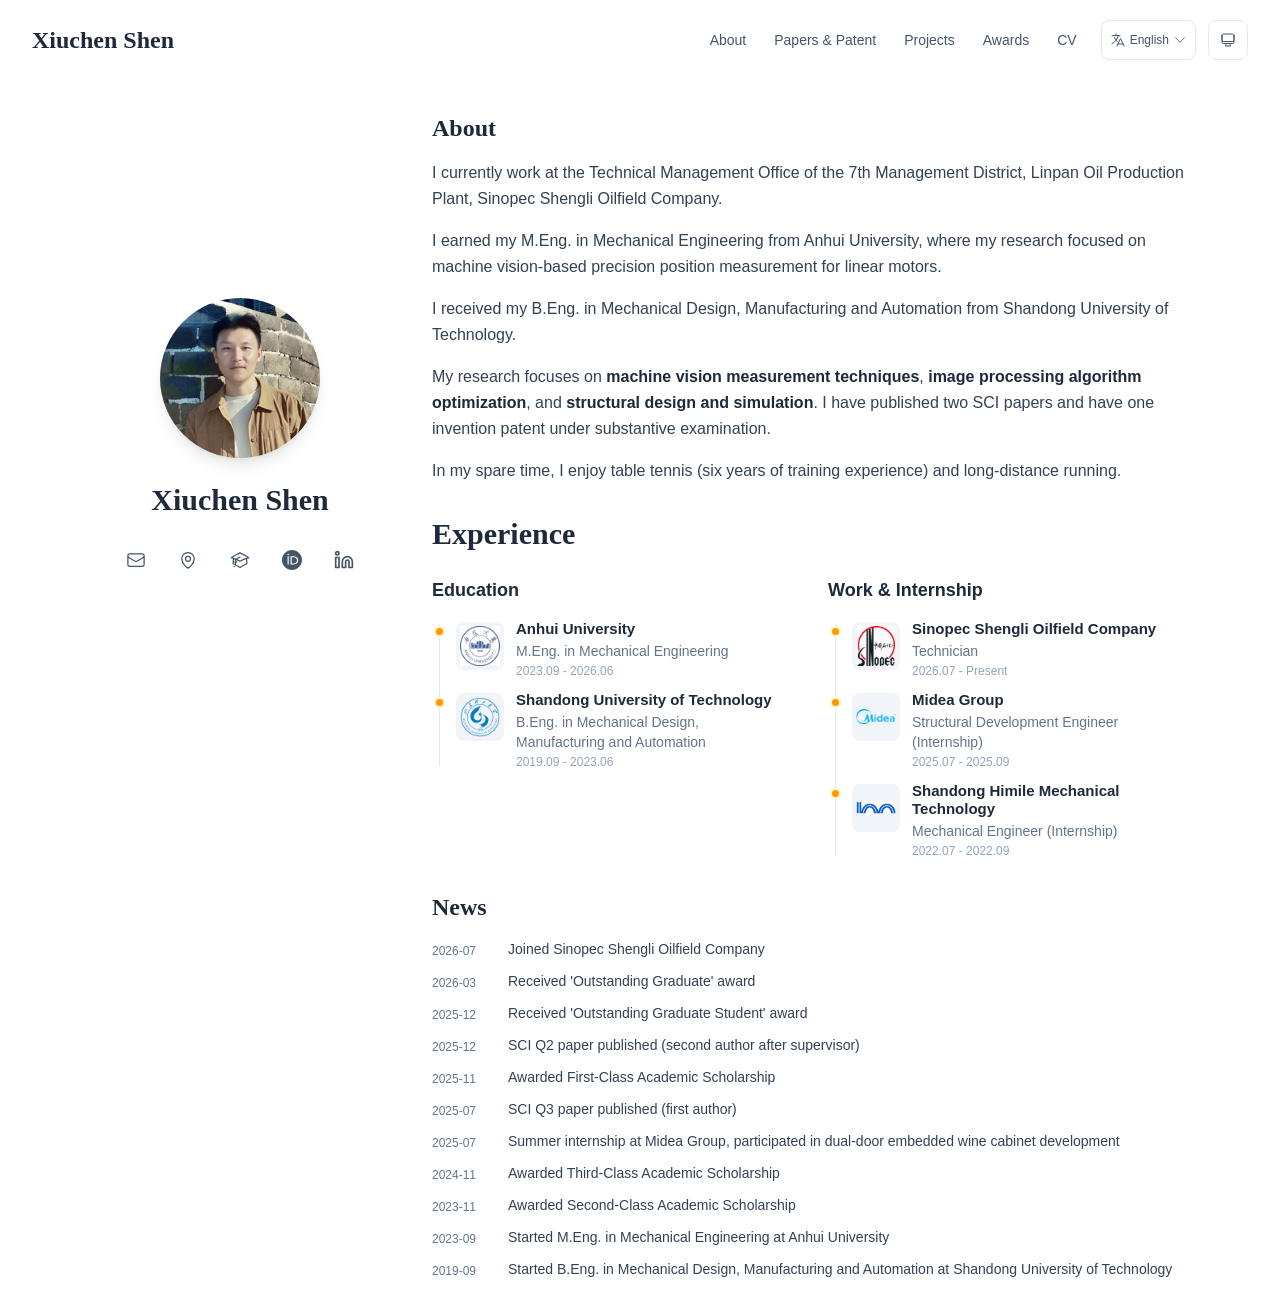
==== index.html @ 6ae2bc8b "Performance: remove framer-motion, lazy load images, preload avatar" ====
<!DOCTYPE html><html lang="en" class="scroll-smooth"><head><meta charSet="utf-8"/><meta name="viewport" content="width=device-width, initial-scale=1"/><link rel="preload" as="image" href="/logos/ahu.png"/><link rel="preload" as="image" href="/logos/sdut.png"/><link rel="preload" as="image" href="/logos/sinopec.jpeg"/><link rel="preload" as="image" href="/logos/midea.jpeg"/><link rel="preload" as="image" href="/logos/himile.jpeg"/><link rel="stylesheet" href="/_next/static/css/a8b12f526f12cddf.css" data-precedence="next"/><link rel="preload" as="script" fetchPriority="low" href="/_next/static/chunks/webpack-af78f5c2c11af041.js"/><script src="/_next/static/chunks/4bd1b696-87da8c91df6e7ecd.js" async=""></script><script src="/_next/static/chunks/684-3bd1c80b2a2e1efb.js" async=""></script><script src="/_next/static/chunks/main-app-ce86a2521d2cdf64.js" async=""></script><script src="/_next/static/chunks/576-e97fc0a9adde0626.js" async=""></script><script src="/_next/static/chunks/app/layout-102dc34717a74cb3.js" async=""></script><script src="/_next/static/chunks/271-b9ab846b424a447f.js" async=""></script><script src="/_next/static/chunks/18-544ea43a9c8a8d40.js" async=""></script><script src="/_next/static/chunks/568-da5b6611d60bfee8.js" async=""></script><script src="/_next/static/chunks/app/page-3867abb25820400f.js" async=""></script><link rel="icon" href="/favicon.svg" type="image/svg+xml"/><link rel="preload" as="image" href="/bio.jpg"/><script>
              try {
                const theme = localStorage.getItem('theme-storage');
                const parsed = theme ? JSON.parse(theme) : null;
                const setting = parsed?.state?.theme || 'system';
                const prefersDark = typeof window !== 'undefined' && window.matchMedia && window.matchMedia('(prefers-color-scheme: dark)').matches;
                const effective = setting === 'dark' ? 'dark' : (setting === 'light' ? 'light' : (prefersDark ? 'dark' : 'light'));
                var root = document.documentElement;
                root.classList.add(effective);
                root.setAttribute('data-theme', effective);
              } catch (e) {
                var root = document.documentElement;
                root.classList.add('light');
                root.setAttribute('data-theme', 'light');
              }
            </script><script>
    try {
      const cfg = {"enabled":true,"locales":["zh","en"],"defaultLocale":"en","mode":"auto","fixedLocale":"en","persist":true,"switcher":true,"labels":{"zh":"中文","en":"English"}};
      const storageKey = 'locale-storage';
      const normalize = (value) => typeof value === 'string' ? value.trim().replace('_', '-').toLowerCase() : '';
      const matchLocale = (candidate) => {
        const normalized = normalize(candidate);
        if (!normalized) return null;
        if (cfg.locales.includes(normalized)) return normalized;
        const language = normalized.split('-')[0];
        if (cfg.locales.includes(language)) return language;
        return null;
      };

      let resolved = null;

      if (!cfg.enabled) {
        resolved = cfg.defaultLocale;
      } else if (cfg.persist) {
        resolved = matchLocale(localStorage.getItem(storageKey));
      }

      if (!resolved) {
        if (cfg.mode === 'fixed') {
          resolved = cfg.fixedLocale;
        } else {
          resolved = matchLocale(navigator.language);
        }
      }

      if (!resolved) {
        resolved = cfg.defaultLocale;
      }

      const root = document.documentElement;
      root.lang = resolved;
      root.setAttribute('data-locale', resolved);

      if (cfg.persist) {
        localStorage.setItem(storageKey, resolved);
      }
    } catch (e) {
      const root = document.documentElement;
      root.lang = 'en';
      root.setAttribute('data-locale', 'en');
    }
  </script><title>Xiuchen Shen</title><meta name="description" content="M.Eng. in Mechanical Engineering, Anhui University · Structural Design / Machine Vision / Precision Measurement"/><meta name="author" content="Xiuchen Shen"/><meta name="keywords" content="Xiuchen Shen,PhD,Research,Sinopec Shengli Oilfield Company"/><meta name="creator" content="Xiuchen Shen"/><meta name="publisher" content="Xiuchen Shen"/><meta property="og:title" content="Xiuchen Shen"/><meta property="og:description" content="M.Eng. in Mechanical Engineering, Anhui University · Structural Design / Machine Vision / Precision Measurement"/><meta property="og:site_name" content="Xiuchen Shen&#x27;s Academic Website"/><meta property="og:locale" content="en_US"/><meta property="og:type" content="website"/><meta name="twitter:card" content="summary"/><meta name="twitter:title" content="Xiuchen Shen"/><meta name="twitter:description" content="M.Eng. in Mechanical Engineering, Anhui University · Structural Design / Machine Vision / Precision Measurement"/><link rel="icon" href="/favicon.svg"/><script>document.querySelectorAll('body link[rel="icon"], body link[rel="apple-touch-icon"]').forEach(el => document.head.appendChild(el))</script><script src="/_next/static/chunks/polyfills-42372ed130431b0a.js" noModule=""></script></head><body class="font-sans antialiased"><div style="visibility:hidden"><nav class="fixed top-0 left-0 right-0 z-50" data-headlessui-state=""><div class="anim-nav transition-all duration-300 ease-out bg-transparent"><div class="max-w-7xl mx-auto px-4 sm:px-6 lg:px-8"><div class="flex justify-between items-center h-16 lg:h-20"><div class="flex-shrink-0 hover:scale-105 active:scale-95 transition-transform duration-200"><a href="/" class="text-xl lg:text-2xl font-serif font-semibold text-primary hover:text-accent transition-colors duration-200">Xiuchen Shen</a></div><div class="hidden lg:block"><div class="ml-10 flex items-center space-x-3"><div class="relative flex items-baseline space-x-1"><a href="/" data-nav-href="/" class="relative px-3 py-2 text-sm font-medium rounded-lg transition-colors duration-150 text-primary">About</a><a href="/publications" data-nav-href="/publications" class="relative px-3 py-2 text-sm font-medium rounded-lg transition-colors duration-150 text-neutral-600">Papers &amp; Patent</a><a href="/research" data-nav-href="/research" class="relative px-3 py-2 text-sm font-medium rounded-lg transition-colors duration-150 text-neutral-600">Projects</a><a href="/awards" data-nav-href="/awards" class="relative px-3 py-2 text-sm font-medium rounded-lg transition-colors duration-150 text-neutral-600">Awards</a><a href="/cv" data-nav-href="/cv" class="relative px-3 py-2 text-sm font-medium rounded-lg transition-colors duration-150 text-neutral-600">CV</a></div><div class="flex items-center justify-center w-14 h-10 rounded-lg border border-neutral-200 dark:border-[rgba(148,163,184,0.24)] bg-background dark:bg-neutral-800"><div class="w-6 h-4 rounded bg-neutral-300 animate-pulse"></div></div><div class="flex items-center justify-center w-10 h-10 rounded-lg border border-neutral-200 dark:border-[rgba(148,163,184,0.24)] bg-background dark:bg-neutral-800"><div class="w-4 h-4 rounded-full bg-neutral-300 animate-pulse"></div></div></div></div><div class="lg:hidden flex items-center space-x-2"><div class="flex items-center justify-center w-14 h-10 rounded-lg border border-neutral-200 dark:border-[rgba(148,163,184,0.24)] bg-background dark:bg-neutral-800"><div class="w-6 h-4 rounded bg-neutral-300 animate-pulse"></div></div><div class="flex items-center justify-center w-10 h-10 rounded-lg border border-neutral-200 dark:border-[rgba(148,163,184,0.24)] bg-background dark:bg-neutral-800"><div class="w-4 h-4 rounded-full bg-neutral-300 animate-pulse"></div></div></div></div></div></div><div class="lg:hidden bg-background/95 backdrop-blur-xl border-b border-neutral-200/50"><div class="px-4 py-2 overflow-x-auto scrollbar-hide"><div class="flex items-center space-x-1 min-w-max"><a href="/" class="px-3 py-1.5 rounded-full text-sm font-medium whitespace-nowrap transition-colors duration-200 bg-amber-500 text-white">About</a><a href="/publications" class="px-3 py-1.5 rounded-full text-sm font-medium whitespace-nowrap transition-colors duration-200 text-neutral-600 hover:text-amber-500 hover:bg-amber-50">Papers &amp; Patent</a><a href="/research" class="px-3 py-1.5 rounded-full text-sm font-medium whitespace-nowrap transition-colors duration-200 text-neutral-600 hover:text-amber-500 hover:bg-amber-50">Projects</a><a href="/awards" class="px-3 py-1.5 rounded-full text-sm font-medium whitespace-nowrap transition-colors duration-200 text-neutral-600 hover:text-amber-500 hover:bg-amber-50">Awards</a><a href="/cv" class="px-3 py-1.5 rounded-full text-sm font-medium whitespace-nowrap transition-colors duration-200 text-neutral-600 hover:text-amber-500 hover:bg-amber-50">CV</a></div></div></div></nav><main class="min-h-screen pt-28 lg:pt-20"><div class="max-w-6xl mx-auto px-4 sm:px-6 lg:px-8 py-8 bg-background min-h-screen"><div class="lg:flex lg:gap-12"><div class="lg:w-72 lg:flex-shrink-0"><div class="lg:fixed lg:w-72 lg:top-0 lg:h-screen lg:flex lg:items-center"><div class="w-full"><div class="anim-in" style="animation-delay:0s;animation-duration:0.6s"><div class="w-40 aspect-square mx-auto mb-6 rounded-full shadow-lg hover:shadow-xl transition-all duration-200 hover:scale-105" style="background-image:url(/bio.jpg);background-size:275%;background-position:47% 50%;background-repeat:no-repeat"></div><div class="text-center mb-6"><h1 class="text-3xl font-serif font-bold text-primary mb-2">Xiuchen Shen</h1></div><div class="flex flex-wrap justify-center gap-3 sm:gap-4 mb-6 relative px-2"><div class="relative"><button class="p-2 sm:p-2 transition-colors duration-200 text-neutral-600 dark:text-neutral-400 hover:text-accent" aria-label="Email"><svg xmlns="http://www.w3.org/2000/svg" fill="none" viewBox="0 0 24 24" stroke-width="1.5" stroke="currentColor" aria-hidden="true" data-slot="icon" class="h-5 w-5"><path stroke-linecap="round" stroke-linejoin="round" d="M21.75 6.75v10.5a2.25 2.25 0 0 1-2.25 2.25h-15a2.25 2.25 0 0 1-2.25-2.25V6.75m19.5 0A2.25 2.25 0 0 0 19.5 4.5h-15a2.25 2.25 0 0 0-2.25 2.25m19.5 0v.243a2.25 2.25 0 0 1-1.07 1.916l-7.5 4.615a2.25 2.25 0 0 1-2.36 0L3.32 8.91a2.25 2.25 0 0 1-1.07-1.916V6.75"></path></svg></button></div><div class="relative"><button class="p-2 sm:p-2 transition-colors duration-200 text-neutral-600 dark:text-neutral-400 hover:text-accent" aria-label="Location"><svg xmlns="http://www.w3.org/2000/svg" fill="none" viewBox="0 0 24 24" stroke-width="1.5" stroke="currentColor" aria-hidden="true" data-slot="icon" class="h-5 w-5"><path stroke-linecap="round" stroke-linejoin="round" d="M15 10.5a3 3 0 1 1-6 0 3 3 0 0 1 6 0Z"></path><path stroke-linecap="round" stroke-linejoin="round" d="M19.5 10.5c0 7.142-7.5 11.25-7.5 11.25S4.5 17.642 4.5 10.5a7.5 7.5 0 1 1 15 0Z"></path></svg></button></div><a href="https://scholar.google.com" target="_blank" rel="noopener noreferrer" class="p-2 sm:p-2 text-neutral-600 dark:text-neutral-400 hover:text-accent transition-colors duration-200" aria-label="Google Scholar"><svg xmlns="http://www.w3.org/2000/svg" fill="none" viewBox="0 0 24 24" stroke-width="1.5" stroke="currentColor" aria-hidden="true" data-slot="icon" class="h-5 w-5"><path stroke-linecap="round" stroke-linejoin="round" d="M4.26 10.147a60.438 60.438 0 0 0-.491 6.347A48.62 48.62 0 0 1 12 20.904a48.62 48.62 0 0 1 8.232-4.41 60.46 60.46 0 0 0-.491-6.347m-15.482 0a50.636 50.636 0 0 0-2.658-.813A59.906 59.906 0 0 1 12 3.493a59.903 59.903 0 0 1 10.399 5.84c-.896.248-1.783.52-2.658.814m-15.482 0A50.717 50.717 0 0 1 12 13.489a50.702 50.702 0 0 1 7.74-3.342M6.75 15a.75.75 0 1 0 0-1.5.75.75 0 0 0 0 1.5Zm0 0v-3.675A55.378 55.378 0 0 1 12 8.443m-7.007 11.55A5.981 5.981 0 0 0 6.75 15.75v-1.5"></path></svg></a><a href="https://orcid.org/0009-0000-3055-7019" target="_blank" rel="noopener noreferrer" class="p-2 sm:p-2 text-neutral-600 dark:text-neutral-400 hover:text-accent transition-colors duration-200" aria-label="ORCID"><svg viewBox="0 0 24 24" fill="currentColor" class="h-5 w-5" xmlns="http://www.w3.org/2000/svg"><path d="M12 0C5.372 0 0 5.372 0 12s5.372 12 12 12 12-5.372 12-12S18.628 0 12 0zM7.369 4.378c.525 0 .947.431.947.947s-.422.947-.947.947a.95.95 0 0 1-.947-.947c0-.525.422-.947.947-.947zm-.722 3.038h1.444v10.041H6.647V7.416zm3.562 0h3.9c3.712 0 5.344 2.653 5.344 5.025 0 2.578-2.016 5.025-5.325 5.025h-3.919V7.416zm1.444 1.303v7.444h2.297c3.272 0 4.022-2.484 4.022-3.722 0-2.016-1.284-3.722-4.097-3.722h-2.222z"></path></svg></a><a href="https://www.linkedin.com/in/秀琛-沈-8b1a542b4" target="_blank" rel="noopener noreferrer" class="p-2 sm:p-2 text-neutral-600 dark:text-neutral-400 hover:text-accent transition-colors duration-200" aria-label="LinkedIn"><svg xmlns="http://www.w3.org/2000/svg" width="24" height="24" viewBox="0 0 24 24" fill="none" stroke="currentColor" stroke-width="2" stroke-linecap="round" stroke-linejoin="round" class="lucide lucide-linkedin h-5 w-5" aria-hidden="true"><path d="M16 8a6 6 0 0 1 6 6v7h-4v-7a2 2 0 0 0-2-2 2 2 0 0 0-2 2v7h-4v-7a6 6 0 0 1 6-6z"></path><rect width="4" height="12" x="2" y="9"></rect><circle cx="4" cy="4" r="2"></circle></svg></a></div></div></div></div></div><div class="flex-1 min-w-0 space-y-8"><section id="about" class="scroll-mt-24 space-y-8"><section class="anim-in" style="animation-delay:0.2s;animation-duration:0.6s"><h2 class="text-2xl font-serif font-bold text-primary mb-4">About</h2><div class="text-neutral-700 dark:text-neutral-600 leading-relaxed"><p class="mb-4 last:mb-0">I currently work at the Technical Management Office of the 7th Management District, Linpan Oil Production Plant, Sinopec Shengli Oilfield Company.</p>
<p class="mb-4 last:mb-0">I earned my M.Eng. in Mechanical Engineering from Anhui University, where my research focused on machine vision-based precision position measurement for linear motors.</p>
<p class="mb-4 last:mb-0">I received my B.Eng. in Mechanical Design, Manufacturing and Automation from Shandong University of Technology.</p>
<p class="mb-4 last:mb-0">My research focuses on <strong class="font-semibold text-primary">machine vision measurement techniques</strong>, <strong class="font-semibold text-primary">image processing algorithm optimization</strong>, and <strong class="font-semibold text-primary">structural design and simulation</strong>. I have published two SCI papers and have one invention patent under substantive examination.</p>
<p class="mb-4 last:mb-0">In my spare time, I enjoy table tennis (six years of training experience) and long-distance running.</p></div></section><div class="anim-in" style="animation-delay:0.4s;animation-duration:0.6s"><div class="mb-6"><h1 class="text-3xl font-serif font-bold text-primary">Experience</h1></div><div class="grid grid-cols-1 md:grid-cols-2 gap-10"><div><h2 class="text-lg font-semibold text-primary mb-4">Education</h2><div class="relative pl-6"><div class="absolute left-[7px] top-1 bottom-1 w-px bg-neutral-200 dark:bg-neutral-600"></div><div class="space-y-3"><div class="anim-in relative" style="animation-delay:0s;animation-duration:0.3s"><div class="absolute -left-[20px] top-[8px] w-[7px] h-[7px] rounded-full bg-amber-500 ring-2 ring-amber-100 dark:ring-amber-900/30"></div><div class="flex items-start gap-3"><div class="flex-shrink-0 w-12 h-12 rounded-lg bg-neutral-100 dark:bg-neutral-800 overflow-hidden flex items-center justify-center mt-0.5"><img src="/logos/ahu.png" alt="" class="w-full h-full object-contain p-1"/></div><div class="flex-grow min-w-0"><p class="font-semibold text-primary text-[15px] leading-tight">Anhui University</p><p class="text-sm text-neutral-500 mt-0.5">M.Eng. in Mechanical Engineering</p><p class="text-xs text-neutral-400 mt-0.5">2023.09 - 2026.06</p></div></div></div><div class="anim-in relative" style="animation-delay:0.06s;animation-duration:0.3s"><div class="absolute -left-[20px] top-[8px] w-[7px] h-[7px] rounded-full bg-amber-500 ring-2 ring-amber-100 dark:ring-amber-900/30"></div><div class="flex items-start gap-3"><div class="flex-shrink-0 w-12 h-12 rounded-lg bg-neutral-100 dark:bg-neutral-800 overflow-hidden flex items-center justify-center mt-0.5"><img src="/logos/sdut.png" alt="" class="w-full h-full object-contain p-1"/></div><div class="flex-grow min-w-0"><p class="font-semibold text-primary text-[15px] leading-tight">Shandong University of Technology</p><p class="text-sm text-neutral-500 mt-0.5">B.Eng. in Mechanical Design, Manufacturing and Automation</p><p class="text-xs text-neutral-400 mt-0.5">2019.09 - 2023.06</p></div></div></div></div></div></div><div><h2 class="text-lg font-semibold text-primary mb-4">Work &amp; Internship</h2><div class="relative pl-6"><div class="absolute left-[7px] top-1 bottom-1 w-px bg-neutral-200 dark:bg-neutral-600"></div><div class="space-y-3"><div class="anim-in relative" style="animation-delay:0s;animation-duration:0.3s"><div class="absolute -left-[20px] top-[8px] w-[7px] h-[7px] rounded-full bg-amber-500 ring-2 ring-amber-100 dark:ring-amber-900/30"></div><div class="flex items-start gap-3"><div class="flex-shrink-0 w-12 h-12 rounded-lg bg-neutral-100 dark:bg-neutral-800 overflow-hidden flex items-center justify-center mt-0.5"><img src="/logos/sinopec.jpeg" alt="" class="w-full h-full object-contain p-1"/></div><div class="flex-grow min-w-0"><p class="font-semibold text-primary text-[15px] leading-tight">Sinopec Shengli Oilfield Company</p><p class="text-sm text-neutral-500 mt-0.5">Technician</p><p class="text-xs text-neutral-400 mt-0.5">2026.07 - Present</p></div></div></div><div class="anim-in relative" style="animation-delay:0.06s;animation-duration:0.3s"><div class="absolute -left-[20px] top-[8px] w-[7px] h-[7px] rounded-full bg-amber-500 ring-2 ring-amber-100 dark:ring-amber-900/30"></div><div class="flex items-start gap-3"><div class="flex-shrink-0 w-12 h-12 rounded-lg bg-neutral-100 dark:bg-neutral-800 overflow-hidden flex items-center justify-center mt-0.5"><img src="/logos/midea.jpeg" alt="" class="w-full h-full object-contain p-1"/></div><div class="flex-grow min-w-0"><p class="font-semibold text-primary text-[15px] leading-tight">Midea Group</p><p class="text-sm text-neutral-500 mt-0.5">Structural Development Engineer (Internship)</p><p class="text-xs text-neutral-400 mt-0.5">2025.07 - 2025.09</p></div></div></div><div class="anim-in relative" style="animation-delay:0.12s;animation-duration:0.3s"><div class="absolute -left-[20px] top-[8px] w-[7px] h-[7px] rounded-full bg-amber-500 ring-2 ring-amber-100 dark:ring-amber-900/30"></div><div class="flex items-start gap-3"><div class="flex-shrink-0 w-12 h-12 rounded-lg bg-neutral-100 dark:bg-neutral-800 overflow-hidden flex items-center justify-center mt-0.5"><img src="/logos/himile.jpeg" alt="" class="w-full h-full object-contain p-1"/></div><div class="flex-grow min-w-0"><p class="font-semibold text-primary text-[15px] leading-tight">Shandong Himile Mechanical Technology</p><p class="text-sm text-neutral-500 mt-0.5">Mechanical Engineer (Internship)</p><p class="text-xs text-neutral-400 mt-0.5">2022.07 - 2022.09</p></div></div></div></div></div></div></div></div><section class="anim-in" style="animation-delay:0.5s;animation-duration:0.6s"><h2 class="text-2xl font-serif font-bold text-primary mb-4">News</h2><div class="space-y-3"><div class="flex items-start space-x-3"><span class="text-xs text-neutral-500 mt-1 w-16 flex-shrink-0">2026-07</span><p class="text-sm text-neutral-700">Joined Sinopec Shengli Oilfield Company</p></div><div class="flex items-start space-x-3"><span class="text-xs text-neutral-500 mt-1 w-16 flex-shrink-0">2026-03</span><p class="text-sm text-neutral-700">Received &#x27;Outstanding Graduate&#x27; award</p></div><div class="flex items-start space-x-3"><span class="text-xs text-neutral-500 mt-1 w-16 flex-shrink-0">2025-12</span><p class="text-sm text-neutral-700">Received &#x27;Outstanding Graduate Student&#x27; award</p></div><div class="flex items-start space-x-3"><span class="text-xs text-neutral-500 mt-1 w-16 flex-shrink-0">2025-12</span><p class="text-sm text-neutral-700">SCI Q2 paper published (second author after supervisor)</p></div><div class="flex items-start space-x-3"><span class="text-xs text-neutral-500 mt-1 w-16 flex-shrink-0">2025-11</span><p class="text-sm text-neutral-700">Awarded First-Class Academic Scholarship</p></div><div class="flex items-start space-x-3"><span class="text-xs text-neutral-500 mt-1 w-16 flex-shrink-0">2025-07</span><p class="text-sm text-neutral-700">SCI Q3 paper published (first author)</p></div><div class="flex items-start space-x-3"><span class="text-xs text-neutral-500 mt-1 w-16 flex-shrink-0">2025-07</span><p class="text-sm text-neutral-700">Summer internship at Midea Group, participated in dual-door embedded wine cabinet development</p></div><div class="flex items-start space-x-3"><span class="text-xs text-neutral-500 mt-1 w-16 flex-shrink-0">2024-11</span><p class="text-sm text-neutral-700">Awarded Third-Class Academic Scholarship</p></div><div class="flex items-start space-x-3"><span class="text-xs text-neutral-500 mt-1 w-16 flex-shrink-0">2023-11</span><p class="text-sm text-neutral-700">Awarded Second-Class Academic Scholarship</p></div><div class="flex items-start space-x-3"><span class="text-xs text-neutral-500 mt-1 w-16 flex-shrink-0">2023-09</span><p class="text-sm text-neutral-700">Started M.Eng. in Mechanical Engineering at Anhui University</p></div><div class="flex items-start space-x-3"><span class="text-xs text-neutral-500 mt-1 w-16 flex-shrink-0">2019-09</span><p class="text-sm text-neutral-700">Started B.Eng. in Mechanical Design, Manufacturing and Automation at Shandong University of Technology</p></div></div></section></section></div></div></div><!--$--><!--/$--><!--$--><!--/$--></main></div><script src="/_next/static/chunks/webpack-af78f5c2c11af041.js" async=""></script><script>(self.__next_f=self.__next_f||[]).push([0])</script><script>self.__next_f.push([1,"1:\"$Sreact.fragment\"\n3:I[3719,[\"576\",\"static/chunks/576-e97fc0a9adde0626.js\",\"177\",\"static/chunks/app/layout-102dc34717a74cb3.js\"],\"ThemeProvider\"]\n4:I[310,[\"576\",\"static/chunks/576-e97fc0a9adde0626.js\",\"177\",\"static/chunks/app/layout-102dc34717a74cb3.js\"],\"LocaleProvider\"]\n5:I[4574,[\"576\",\"static/chunks/576-e97fc0a9adde0626.js\",\"177\",\"static/chunks/app/layout-102dc34717a74cb3.js\"],\"default\"]\n6:I[7555,[],\"\"]\n7:I[1295,[],\"\"]\n8:I[2038,[\"271\",\"static/chunks/271-b9ab846b424a447f.js\",\"18\",\"static/chunks/18-544ea43a9c8a8d40.js\",\"568\",\"static/chunks/568-da5b6611d60bfee8.js\",\"974\",\"static/chunks/app/page-3867abb25820400f.js\"],\"default\"]\n9:I[9665,[],\"MetadataBoundary\"]\nb:I[9665,[],\"OutletBoundary\"]\ne:I[4911,[],\"AsyncMetadataOutlet\"]\n10:I[9665,[],\"ViewportBoundary\"]\n12:I[6614,[],\"\"]\n:HL[\"/_next/static/css/a8b12f526f12cddf.css\",\"style\"]\n2:T5d7,\n    try {\n      const cfg = {\"enabled\":true,\"locales\":[\"zh\",\"en\"],\"defaultLocale\":\"en\",\"mode\":\"auto\",\"fixedLocale\":\"en\",\"persist\":true,\"switcher\":true,\"labels\":{\"zh\":\"中文\",\"en\":\"English\"}};\n      const storageKey = 'locale-storage';\n      const normalize = (value) =\u003e typeof value === 'string' ? value.trim().replace('_', '-').toLowerCase() : '';\n      const matchLocale = (candidate) =\u003e {\n        const normalized = normalize(candidate);\n        if (!normalized) return null;\n        if (cfg.locales.includes(normalized)) return normalized;\n        const language = normalized.split('-')[0];\n        if (cfg.locales.includes(language)) return language;\n        return null;\n      };\n\n      let resolved = null;\n\n      if (!cfg.enabled) {\n        resolved = cfg.defaultLocale;\n      } else if (cfg.persist) {\n        resolved = matchLocale(localStorage.getItem(storageKey));\n      }\n\n      if (!resolved) {\n        if (cfg.mode === 'fixed') {\n          resolved = cfg.fixedLocale;\n        } else {\n          resolved = matchLocale(navigator.language);\n        }\n      }\n\n      if (!resolved) {\n        resolved = cfg.defaultLocale;\n      }\n\n      const root = document.documentElement;\n      root.la"])</script><script>self.__next_f.push([1,"ng = resolved;\n      root.setAttribute('data-locale', resolved);\n\n      if (cfg.persist) {\n        localStorage.setItem(storageKey, resolved);\n      }\n    } catch (e) {\n      const root = document.documentElement;\n      root.lang = 'en';\n      root.setAttribute('data-locale', 'en');\n    }\n  "])</script><script>self.__next_f.push([1,"0:{\"P\":null,\"b\":\"VbDLncFwI9tmdNQF6lFEx\",\"p\":\"\",\"c\":[\"\",\"\"],\"i\":false,\"f\":[[[\"\",{\"children\":[\"__PAGE__\",{}]},\"$undefined\",\"$undefined\",true],[\"\",[\"$\",\"$1\",\"c\",{\"children\":[[[\"$\",\"link\",\"0\",{\"rel\":\"stylesheet\",\"href\":\"/_next/static/css/a8b12f526f12cddf.css\",\"precedence\":\"next\",\"crossOrigin\":\"$undefined\",\"nonce\":\"$undefined\"}]],[\"$\",\"html\",null,{\"lang\":\"en\",\"className\":\"scroll-smooth\",\"suppressHydrationWarning\":true,\"children\":[[\"$\",\"head\",null,{\"children\":[[\"$\",\"link\",null,{\"rel\":\"icon\",\"href\":\"/favicon.svg\",\"type\":\"image/svg+xml\"}],[\"$\",\"link\",null,{\"rel\":\"preload\",\"as\":\"image\",\"href\":\"/bio.jpg\"}],[\"$\",\"script\",null,{\"dangerouslySetInnerHTML\":{\"__html\":\"\\n              try {\\n                const theme = localStorage.getItem('theme-storage');\\n                const parsed = theme ? JSON.parse(theme) : null;\\n                const setting = parsed?.state?.theme || 'system';\\n                const prefersDark = typeof window !== 'undefined' \u0026\u0026 window.matchMedia \u0026\u0026 window.matchMedia('(prefers-color-scheme: dark)').matches;\\n                const effective = setting === 'dark' ? 'dark' : (setting === 'light' ? 'light' : (prefersDark ? 'dark' : 'light'));\\n                var root = document.documentElement;\\n                root.classList.add(effective);\\n                root.setAttribute('data-theme', effective);\\n              } catch (e) {\\n                var root = document.documentElement;\\n                root.classList.add('light');\\n                root.setAttribute('data-theme', 'light');\\n              }\\n            \"}}],[\"$\",\"script\",null,{\"dangerouslySetInnerHTML\":{\"__html\":\"$2\"}}]]}],[\"$\",\"body\",null,{\"className\":\"font-sans antialiased\",\"children\":[\"$\",\"$L3\",null,{\"children\":[\"$\",\"$L4\",null,{\"config\":{\"enabled\":true,\"locales\":[\"zh\",\"en\"],\"defaultLocale\":\"en\",\"mode\":\"auto\",\"fixedLocale\":\"en\",\"persist\":true,\"switcher\":true,\"labels\":{\"zh\":\"中文\",\"en\":\"English\"}},\"children\":[[\"$\",\"$L5\",null,{\"items\":[{\"title\":\"About\",\"type\":\"page\",\"target\":\"about\",\"href\":\"/\"},{\"title\":\"Papers \u0026 Patent\",\"type\":\"page\",\"target\":\"publications\",\"href\":\"/publications\"},{\"title\":\"Projects\",\"type\":\"page\",\"target\":\"research\",\"href\":\"/research\"},{\"title\":\"Awards\",\"type\":\"page\",\"target\":\"awards\",\"href\":\"/awards\"},{\"title\":\"CV\",\"type\":\"page\",\"target\":\"cv\",\"href\":\"/cv\"}],\"siteTitle\":\"Xiuchen Shen\",\"enableOnePageMode\":false,\"i18n\":\"$0:f:0:1:1:props:children:1:props:children:1:props:children:props:children:props:config\",\"itemsByLocale\":{\"zh\":[{\"title\":\"关于我\",\"type\":\"page\",\"target\":\"about\",\"href\":\"/\"},{\"title\":\"论文\u0026专利\",\"type\":\"page\",\"target\":\"publications\",\"href\":\"/publications\"},{\"title\":\"项目\",\"type\":\"page\",\"target\":\"research\",\"href\":\"/research\"},{\"title\":\"奖项\",\"type\":\"page\",\"target\":\"awards\",\"href\":\"/awards\"},{\"title\":\"简历\",\"type\":\"page\",\"target\":\"cv\",\"href\":\"/cv\"}],\"en\":[{\"title\":\"About\",\"type\":\"page\",\"target\":\"about\",\"href\":\"/\"},{\"title\":\"Papers \u0026 Patent\",\"type\":\"page\",\"target\":\"publications\",\"href\":\"/publications\"},{\"title\":\"Projects\",\"type\":\"page\",\"target\":\"research\",\"href\":\"/research\"},{\"title\":\"Awards\",\"type\":\"page\",\"target\":\"awards\",\"href\":\"/awards\"},{\"title\":\"CV\",\"type\":\"page\",\"target\":\"cv\",\"href\":\"/cv\"}]},\"siteTitleByLocale\":{\"zh\":\"沈秀琛\",\"en\":\"Xiuchen Shen\"}}],[\"$\",\"main\",null,{\"className\":\"min-h-screen pt-28 lg:pt-20\",\"children\":[\"$\",\"$L6\",null,{\"parallelRouterKey\":\"children\",\"error\":\"$undefined\",\"errorStyles\":\"$undefined\",\"errorScripts\":\"$undefined\",\"template\":[\"$\",\"$L7\",null,{}],\"templateStyles\":\"$undefined\",\"templateScripts\":\"$undefined\",\"notFound\":[[[\"$\",\"title\",null,{\"children\":\"404: This page could not be found.\"}],[\"$\",\"div\",null,{\"style\":{\"fontFamily\":\"system-ui,\\\"Segoe UI\\\",Roboto,Helvetica,Arial,sans-serif,\\\"Apple Color Emoji\\\",\\\"Segoe UI Emoji\\\"\",\"height\":\"100vh\",\"textAlign\":\"center\",\"display\":\"flex\",\"flexDirection\":\"column\",\"alignItems\":\"center\",\"justifyContent\":\"center\"},\"children\":[\"$\",\"div\",null,{\"children\":[[\"$\",\"style\",null,{\"dangerouslySetInnerHTML\":{\"__html\":\"body{color:#000;background:#fff;margin:0}.next-error-h1{border-right:1px solid rgba(0,0,0,.3)}@media (prefers-color-scheme:dark){body{color:#fff;background:#000}.next-error-h1{border-right:1px solid rgba(255,255,255,.3)}}\"}}],[\"$\",\"h1\",null,{\"className\":\"next-error-h1\",\"style\":{\"display\":\"inline-block\",\"margin\":\"0 20px 0 0\",\"padding\":\"0 23px 0 0\",\"fontSize\":24,\"fontWeight\":500,\"verticalAlign\":\"top\",\"lineHeight\":\"49px\"},\"children\":404}],[\"$\",\"div\",null,{\"style\":{\"display\":\"inline-block\"},\"children\":[\"$\",\"h2\",null,{\"style\":{\"fontSize\":14,\"fontWeight\":400,\"lineHeight\":\"49px\",\"margin\":0},\"children\":\"This page could not be found.\"}]}]]}]}]],[]],\"forbidden\":\"$undefined\",\"unauthorized\":\"$undefined\"}]}]]}]}]}]]}]]}],{\"children\":[\"__PAGE__\",[\"$\",\"$1\",\"c\",{\"children\":[[\"$\",\"$L8\",null,{\"dataByLocale\":{\"zh\":{\"author\":{\"name\":\"沈秀琛\",\"title\":\"技术员\",\"institution\":\"中国石油化工集团胜利油田分公司\",\"avatar\":\"/bio.jpg\"},\"social\":{\"email\":\"sxczry@163.com\",\"location\":\"山东，德州\",\"location_url\":\"https://maps.google.com\",\"location_details\":[\"中国山东省德州市\",\"临邑县临盘街道\"],\"google_scholar\":\"https://scholar.google.com\",\"orcid\":\"https://orcid.org/0009-0000-3055-7019\",\"linkedin\":\"https://www.linkedin.com/in/秀琛-沈-8b1a542b4\"},\"features\":{\"enable_likes\":true,\"enable_one_page_mode\":false},\"enableOnePageMode\":false,\"researchInterests\":[\"机器视觉测量\",\"精密位移检测\",\"图像处理算法\",\"结构设计与仿真\",\"直线电机控制\"],\"pagesToShow\":[{\"type\":\"about\",\"id\":\"about\",\"sections\":[{\"id\":\"about\",\"type\":\"markdown\",\"source\":\"bio.md\",\"title\":\"关于我\",\"content\":\"我目前就职于中石化胜利油田临盘采油厂第七管理区技术管理室\\r\\n\\r\\n硕士毕业于安徽大学机械工程专业，研究方向为基于机器视觉的直线电机位置精密测量。\\r\\n\\r\\n本科毕业于山东理工大学机械设计制造及其自动化专业。\\r\\n\\r\\n我的研究聚焦于**机器视觉测量技术**、**图像处理算法优化**，以及**结构设计与仿真**。已发表SCI论文两篇，实审发明专利一项。\\r\\n\\r\\n业余热爱乒乓球（六年训练经验）和长跑。\\r\\n\"},{\"id\":\"experience\",\"type\":\"timeline\",\"title\":\"经历\",\"source\":\"experience.toml\",\"groups\":[{\"title\":\"教育经历\",\"items\":[{\"title\":\"安徽大学\",\"subtitle\":\"机械工程硕士\",\"date\":\"2023.09 - 2026.06\",\"image\":\"/logos/ahu.png\",\"content\":\"研究方向：基于机器视觉的直线电机位置精密测量。发表 SCI 论文两篇，实审发明专利一项。\"},{\"title\":\"山东理工大学\",\"subtitle\":\"机械设计制造及其自动化学士\",\"date\":\"2019.09 - 2023.06\",\"image\":\"/logos/sdut.png\",\"content\":\"主修机械原理、机械设计、材料力学、理论力学、机械制造工艺学等课程。\"}]},{\"title\":\"工作\u0026实习经历\",\"items\":[{\"title\":\"中国石油化工股份有限公司胜利油田分公司\",\"subtitle\":\"技术员\",\"date\":\"2026.07 - 至今\",\"image\":\"/logos/sinopec.jpeg\",\"content\":\"就职于临盘采油厂第七管理区技术管理室。\"},{\"title\":\"美的集团股份有限公司\",\"subtitle\":\"结构开发工程师（实习）\",\"date\":\"2025.07 - 2025.09\",\"image\":\"/logos/midea.jpeg\",\"content\":\"参与双开门嵌入式酒柜的结构设计与优化、样机组装与调试、产品质控点交底书的撰写。\"},{\"title\":\"山东豪迈机械科技股份有限公司\",\"subtitle\":\"机械工程师（实习）\",\"date\":\"2022.07 - 2022.09\",\"image\":\"/logos/himile.jpeg\",\"content\":\"完成轮胎模具的安装与调试，掌握各类子午线轮胎模具的制造原理和工艺规程。\"}]}]},{\"id\":\"news\",\"type\":\"list\",\"title\":\"动态\",\"source\":\"news.toml\",\"items\":[{\"date\":\"2026-07\",\"content\":\"入职中国石油化工股份有限公司胜利油田分公司\"},{\"date\":\"2026-03\",\"content\":\"获校级「优秀毕业生」称号\"},{\"date\":\"2025-12\",\"content\":\"获校级「优秀研究生」称号\"},{\"date\":\"2025-12\",\"content\":\"SCI 二区论文发表（导师外一作）\"},{\"date\":\"2025-11\",\"content\":\"获特等学业奖学金\"},{\"date\":\"2025-07\",\"content\":\"SCI 三区论文发表（一作）\"},{\"date\":\"2025-07\",\"content\":\"进入美的集团股份有限公司进行暑期实习，参与双开门嵌入式酒柜的开发\"},{\"date\":\"2024-11\",\"content\":\"获三等学业奖学金\"},{\"date\":\"2023-11\",\"content\":\"获二等学业奖学金\"},{\"date\":\"2023-09\",\"content\":\"进入安徽大学攻读机械工程硕士学位\"},{\"date\":\"2019-09\",\"content\":\"进入山东理工大学攻读机械设计制造及其自动化学士学位\"}]}]}]},\"en\":{\"author\":{\"name\":\"Xiuchen Shen\",\"title\":\"Technician\",\"institution\":\"Sinopec Shengli Oilfield Company\",\"avatar\":\"/bio.jpg\"},\"social\":{\"email\":\"sxczry@163.com\",\"location\":\"Dezhou, Shandong\",\"location_url\":\"https://maps.google.com\",\"location_details\":[\"Linpan Subdistrict, Linyi County,\",\"Dezhou, Shandong, China\"],\"google_scholar\":\"https://scholar.google.com\",\"orcid\":\"https://orcid.org/0009-0000-3055-7019\",\"linkedin\":\"https://www.linkedin.com/in/秀琛-沈-8b1a542b4\"},\"features\":{\"enable_likes\":true,\"enable_one_page_mode\":false},\"enableOnePageMode\":false,\"researchInterests\":[\"Machine Vision Measurement\",\"Precision Displacement Detection\",\"Image Processing Algorithms\",\"Structural Design \u0026 Simulation\",\"Linear Motor Control\"],\"pagesToShow\":[{\"type\":\"about\",\"id\":\"about\",\"sections\":[{\"id\":\"about\",\"type\":\"markdown\",\"source\":\"bio.md\",\"title\":\"About\",\"content\":\"I currently work at the Technical Management Office of the 7th Management District, Linpan Oil Production Plant, Sinopec Shengli Oilfield Company.\\n\\nI earned my M.Eng. in Mechanical Engineering from Anhui University, where my research focused on machine vision-based precision position measurement for linear motors.\\n\\nI received my B.Eng. in Mechanical Design, Manufacturing and Automation from Shandong University of Technology.\\n\\nMy research focuses on **machine vision measurement techniques**, **image processing algorithm optimization**, and **structural design and simulation**. I have published two SCI papers and have one invention patent under substantive examination.\\n\\nIn my spare time, I enjoy table tennis (six years of training experience) and long-distance running.\\n\"},{\"id\":\"experience\",\"type\":\"timeline\",\"title\":\"Experience\",\"source\":\"experience.toml\",\"groups\":[{\"title\":\"Education\",\"items\":[{\"title\":\"Anhui University\",\"subtitle\":\"M.Eng. in Mechanical Engineering\",\"date\":\"2023.09 - 2026.06\",\"image\":\"/logos/ahu.png\",\"content\":\"Research focus: machine vision-based precision position measurement for linear motors. Published two SCI papers and filed one invention patent.\"},{\"title\":\"Shandong University of Technology\",\"subtitle\":\"B.Eng. in Mechanical Design, Manufacturing and Automation\",\"date\":\"2019.09 - 2023.06\",\"image\":\"/logos/sdut.png\",\"content\":\"Key courses: Mechanical Principles, Mechanical Design, Mechanics of Materials, Theoretical Mechanics, Manufacturing Technology.\"}]},{\"title\":\"Work \u0026 Internship\",\"items\":[{\"title\":\"Sinopec Shengli Oilfield Company\",\"subtitle\":\"Technician\",\"date\":\"2026.07 - Present\",\"image\":\"/logos/sinopec.jpeg\",\"content\":\"Technical Management Office, 7th Management District, Linpan Oil Production Plant.\"},{\"title\":\"Midea Group\",\"subtitle\":\"Structural Development Engineer (Internship)\",\"date\":\"2025.07 - 2025.09\",\"image\":\"/logos/midea.jpeg\",\"content\":\"Participated in structural design and optimization of dual-door embedded wine cabinet, prototype assembly and commissioning, and quality control documentation.\"},{\"title\":\"Shandong Himile Mechanical Technology\",\"subtitle\":\"Mechanical Engineer (Internship)\",\"date\":\"2022.07 - 2022.09\",\"image\":\"/logos/himile.jpeg\",\"content\":\"Completed tire mold installation and commissioning; mastered manufacturing principles and process specifications for various radial tire molds.\"}]}]},{\"id\":\"news\",\"type\":\"list\",\"title\":\"News\",\"source\":\"news.toml\",\"items\":[{\"date\":\"2026-07\",\"content\":\"Joined Sinopec Shengli Oilfield Company\"},{\"date\":\"2026-03\",\"content\":\"Received 'Outstanding Graduate' award\"},{\"date\":\"2025-12\",\"content\":\"Received 'Outstanding Graduate Student' award\"},{\"date\":\"2025-12\",\"content\":\"SCI Q2 paper published (second author after supervisor)\"},{\"date\":\"2025-11\",\"content\":\"Awarded First-Class Academic Scholarship\"},{\"date\":\"2025-07\",\"content\":\"SCI Q3 paper published (first author)\"},{\"date\":\"2025-07\",\"content\":\"Summer internship at Midea Group, participated in dual-door embedded wine cabinet development\"},{\"date\":\"2024-11\",\"content\":\"Awarded Third-Class Academic Scholarship\"},{\"date\":\"2023-11\",\"content\":\"Awarded Second-Class Academic Scholarship\"},{\"date\":\"2023-09\",\"content\":\"Started M.Eng. in Mechanical Engineering at Anhui University\"},{\"date\":\"2019-09\",\"content\":\"Started B.Eng. in Mechanical Design, Manufacturing and Automation at Shandong University of Technology\"}]}]}]}},\"defaultLocale\":\"en\"}],[\"$\",\"$L9\",null,{\"children\":\"$La\"}],null,[\"$\",\"$Lb\",null,{\"children\":[\"$Lc\",\"$Ld\",[\"$\",\"$Le\",null,{\"promise\":\"$@f\"}]]}]]}],{},null,false]},null,false],[\"$\",\"$1\",\"h\",{\"children\":[null,[\"$\",\"$1\",\"q3O889s0MYcxhNIVjmfAI\",{\"children\":[[\"$\",\"$L10\",null,{\"children\":\"$L11\"}],null]}],null]}],false]],\"m\":\"$undefined\",\"G\":[\"$12\",\"$undefined\"],\"s\":false,\"S\":true}\n"])</script><script>self.__next_f.push([1,"13:\"$Sreact.suspense\"\n14:I[4911,[],\"AsyncMetadata\"]\na:[\"$\",\"$13\",null,{\"fallback\":null,\"children\":[\"$\",\"$L14\",null,{\"promise\":\"$@15\"}]}]\n"])</script><script>self.__next_f.push([1,"d:null\n"])</script><script>self.__next_f.push([1,"11:[[\"$\",\"meta\",\"0\",{\"charSet\":\"utf-8\"}],[\"$\",\"meta\",\"1\",{\"name\":\"viewport\",\"content\":\"width=device-width, initial-scale=1\"}]]\nc:null\n"])</script><script>self.__next_f.push([1,"15:{\"metadata\":[[\"$\",\"title\",\"0\",{\"children\":\"Xiuchen Shen\"}],[\"$\",\"meta\",\"1\",{\"name\":\"description\",\"content\":\"M.Eng. in Mechanical Engineering, Anhui University · Structural Design / Machine Vision / Precision Measurement\"}],[\"$\",\"meta\",\"2\",{\"name\":\"author\",\"content\":\"Xiuchen Shen\"}],[\"$\",\"meta\",\"3\",{\"name\":\"keywords\",\"content\":\"Xiuchen Shen,PhD,Research,Sinopec Shengli Oilfield Company\"}],[\"$\",\"meta\",\"4\",{\"name\":\"creator\",\"content\":\"Xiuchen Shen\"}],[\"$\",\"meta\",\"5\",{\"name\":\"publisher\",\"content\":\"Xiuchen Shen\"}],[\"$\",\"meta\",\"6\",{\"property\":\"og:title\",\"content\":\"Xiuchen Shen\"}],[\"$\",\"meta\",\"7\",{\"property\":\"og:description\",\"content\":\"M.Eng. in Mechanical Engineering, Anhui University · Structural Design / Machine Vision / Precision Measurement\"}],[\"$\",\"meta\",\"8\",{\"property\":\"og:site_name\",\"content\":\"Xiuchen Shen's Academic Website\"}],[\"$\",\"meta\",\"9\",{\"property\":\"og:locale\",\"content\":\"en_US\"}],[\"$\",\"meta\",\"10\",{\"property\":\"og:type\",\"content\":\"website\"}],[\"$\",\"meta\",\"11\",{\"name\":\"twitter:card\",\"content\":\"summary\"}],[\"$\",\"meta\",\"12\",{\"name\":\"twitter:title\",\"content\":\"Xiuchen Shen\"}],[\"$\",\"meta\",\"13\",{\"name\":\"twitter:description\",\"content\":\"M.Eng. in Mechanical Engineering, Anhui University · Structural Design / Machine Vision / Precision Measurement\"}],[\"$\",\"link\",\"14\",{\"rel\":\"icon\",\"href\":\"/favicon.svg\"}]],\"error\":null,\"digest\":\"$undefined\"}\nf:{\"metadata\":\"$15:metadata\",\"error\":null,\"digest\":\"$undefined\"}\n"])</script></body></html>
---- _next/static/css/a8b12f526f12cddf.css ----
/*! tailwindcss v4.1.10 | MIT License | https://tailwindcss.com */@layer properties{@supports (((-webkit-hyphens:none)) and (not (margin-trim:inline))) or ((-moz-orient:inline) and (not (color:rgb(from red r g b)))){*,::backdrop,:after,:before{--tw-translate-x:0;--tw-translate-y:0;--tw-translate-z:0;--tw-rotate-x:initial;--tw-rotate-y:initial;--tw-rotate-z:initial;--tw-skew-x:initial;--tw-skew-y:initial;--tw-space-y-reverse:0;--tw-space-x-reverse:0;--tw-border-style:solid;--tw-leading:initial;--tw-font-weight:initial;--tw-tracking:initial;--tw-shadow:0 0 #0000;--tw-shadow-color:initial;--tw-shadow-alpha:100%;--tw-inset-shadow:0 0 #0000;--tw-inset-shadow-color:initial;--tw-inset-shadow-alpha:100%;--tw-ring-color:initial;--tw-ring-shadow:0 0 #0000;--tw-inset-ring-color:initial;--tw-inset-ring-shadow:0 0 #0000;--tw-ring-inset:initial;--tw-ring-offset-width:0px;--tw-ring-offset-color:#fff;--tw-ring-offset-shadow:0 0 #0000;--tw-blur:initial;--tw-brightness:initial;--tw-contrast:initial;--tw-grayscale:initial;--tw-hue-rotate:initial;--tw-invert:initial;--tw-opacity:initial;--tw-saturate:initial;--tw-sepia:initial;--tw-drop-shadow:initial;--tw-drop-shadow-color:initial;--tw-drop-shadow-alpha:100%;--tw-drop-shadow-size:initial;--tw-backdrop-blur:initial;--tw-backdrop-brightness:initial;--tw-backdrop-contrast:initial;--tw-backdrop-grayscale:initial;--tw-backdrop-hue-rotate:initial;--tw-backdrop-invert:initial;--tw-backdrop-opacity:initial;--tw-backdrop-saturate:initial;--tw-backdrop-sepia:initial;--tw-duration:initial;--tw-ease:initial;--tw-scale-x:1;--tw-scale-y:1;--tw-scale-z:1}}}@layer theme{:host,:root{--font-sans:"Inter",-apple-system,BlinkMacSystemFont,"Segoe UI",Roboto,sans-serif;--color-amber-50:oklch(98.7% .022 95.277);--color-amber-100:oklch(96.2% .059 95.617);--color-amber-500:oklch(76.9% .188 70.08);--color-amber-600:oklch(66.6% .179 58.318);--color-amber-900:oklch(41.4% .112 45.904);--color-white:#fff;--spacing:.25rem;--container-2xl:42rem;--container-3xl:48rem;--container-4xl:56rem;--container-6xl:72rem;--container-7xl:80rem;--text-xs:.75rem;--text-xs--line-height:calc(1/.75);--text-sm:.875rem;--text-sm--line-height:calc(1.25/.875);--text-base:1rem;--text-base--line-height:calc(1.5/1);--text-lg:1.125rem;--text-lg--line-height:calc(1.75/1.125);--text-xl:1.25rem;--text-xl--line-height:calc(1.75/1.25);--text-2xl:1.5rem;--text-2xl--line-height:calc(2/1.5);--text-3xl:1.875rem;--text-3xl--line-height:calc(2.25/1.875);--text-4xl:2.25rem;--text-4xl--line-height:calc(2.5/2.25);--font-weight-medium:500;--font-weight-semibold:600;--font-weight-bold:700;--leading-tight:1.25;--leading-relaxed:1.625;--radius-md:.375rem;--radius-lg:.5rem;--radius-xl:.75rem;--ease-out:cubic-bezier(0,0,.2,1);--animate-pulse:pulse 2s cubic-bezier(.4,0,.6,1)infinite;--blur-xl:24px;--aspect-video:16/9;--default-transition-duration:.15s;--default-transition-timing-function:cubic-bezier(.4,0,.2,1);--default-font-family:"Inter",-apple-system,BlinkMacSystemFont,"Segoe UI",Roboto,sans-serif;--default-mono-font-family:"SF Mono",Monaco,"Cascadia Code","Roboto Mono",Consolas,"Courier New",monospace;--line-height-normal:1.5;--shadow-glass:0 8px 32px 0 #1f26875e}}@layer base{*,::backdrop,:after,:before{box-sizing:border-box;border:0 solid;margin:0;padding:0}::file-selector-button{box-sizing:border-box;border:0 solid;margin:0;padding:0}:host,html{-webkit-text-size-adjust:100%;tab-size:4;line-height:1.5;font-family:var(--default-font-family,ui-sans-serif,system-ui,sans-serif,"Apple Color Emoji","Segoe UI Emoji","Segoe UI Symbol","Noto Color Emoji");font-feature-settings:var(--default-font-feature-settings,normal);font-variation-settings:var(--default-font-variation-settings,normal);-webkit-tap-highlight-color:transparent}hr{height:0;color:inherit;border-top-width:1px}abbr:where([title]){-webkit-text-decoration:underline dotted;text-decoration:underline dotted}h1,h2,h3,h4,h5,h6{font-size:inherit;font-weight:inherit}a{color:inherit;-webkit-text-decoration:inherit;text-decoration:inherit}b,strong{font-weight:bolder}code,kbd,pre,samp{font-family:var(--default-mono-font-family,ui-monospace,SFMono-Regular,Menlo,Monaco,Consolas,"Liberation Mono","Courier New",monospace);font-feature-settings:var(--default-mono-font-feature-settings,normal);font-variation-settings:var(--default-mono-font-variation-settings,normal);font-size:1em}small{font-size:80%}sub,sup{vertical-align:baseline;font-size:75%;line-height:0;position:relative}sub{bottom:-.25em}sup{top:-.5em}table{text-indent:0;border-color:inherit;border-collapse:collapse}:-moz-focusring{outline:auto}progress{vertical-align:baseline}summary{display:list-item}menu,ol,ul{list-style:none}audio,canvas,embed,iframe,img,object,svg,video{vertical-align:middle;display:block}img,video{max-width:100%;height:auto}button,input,optgroup,select,textarea{font:inherit;font-feature-settings:inherit;font-variation-settings:inherit;letter-spacing:inherit;color:inherit;opacity:1;background-color:#0000;border-radius:0}::file-selector-button{font:inherit;font-feature-settings:inherit;font-variation-settings:inherit;letter-spacing:inherit;color:inherit;opacity:1;background-color:#0000;border-radius:0}:where(select:is([multiple],[size])) optgroup{font-weight:bolder}:where(select:is([multiple],[size])) optgroup option{padding-inline-start:20px}::file-selector-button{margin-inline-end:4px}::placeholder{opacity:1}@supports (not ((-webkit-appearance:-apple-pay-button))) or (contain-intrinsic-size:1px){::placeholder{color:currentColor}@supports (color:color-mix(in lab,red,red)){::placeholder{color:color-mix(in oklab,currentcolor 50%,transparent)}}}textarea{resize:vertical}::-webkit-search-decoration{-webkit-appearance:none}::-webkit-date-and-time-value{min-height:1lh;text-align:inherit}::-webkit-datetime-edit{display:inline-flex}::-webkit-datetime-edit-fields-wrapper{padding:0}::-webkit-datetime-edit,::-webkit-datetime-edit-year-field{padding-block:0}::-webkit-datetime-edit-day-field,::-webkit-datetime-edit-month-field{padding-block:0}::-webkit-datetime-edit-hour-field,::-webkit-datetime-edit-minute-field{padding-block:0}::-webkit-datetime-edit-millisecond-field,::-webkit-datetime-edit-second-field{padding-block:0}::-webkit-datetime-edit-meridiem-field{padding-block:0}:-moz-ui-invalid{box-shadow:none}button,input:where([type=button],[type=reset],[type=submit]){appearance:button}::file-selector-button{appearance:button}::-webkit-inner-spin-button,::-webkit-outer-spin-button{height:auto}[hidden]:where(:not([hidden=until-found])){display:none!important}}@layer components;@layer utilities{.pointer-events-none{pointer-events:none}.absolute{position:absolute}.fixed{position:fixed}.relative{position:relative}.static{position:static}.inset-0{inset:calc(var(--spacing)*0)}.top-0{top:calc(var(--spacing)*0)}.top-1{top:calc(var(--spacing)*1)}.top-1\/2{top:50%}.top-2{top:calc(var(--spacing)*2)}.top-\[8px\]{top:8px}.top-full{top:100%}.right-0{right:calc(var(--spacing)*0)}.right-2{right:calc(var(--spacing)*2)}.bottom-1{bottom:calc(var(--spacing)*1)}.-left-\[20px\]{left:-20px}.left-0{left:calc(var(--spacing)*0)}.left-1\/2{left:50%}.left-3{left:calc(var(--spacing)*3)}.left-\[7px\]{left:7px}.z-10{z-index:10}.z-20{z-index:20}.z-40{z-index:40}.z-50{z-index:50}.container{width:100%}@media (min-width:40rem){.container{max-width:40rem}}@media (min-width:48rem){.container{max-width:48rem}}@media (min-width:64rem){.container{max-width:64rem}}@media (min-width:80rem){.container{max-width:80rem}}@media (min-width:96rem){.container{max-width:96rem}}.mx-auto{margin-inline:auto}.my-4{margin-block:calc(var(--spacing)*4)}.mt-0\.5{margin-top:calc(var(--spacing)*.5)}.mt-1{margin-top:calc(var(--spacing)*1)}.mt-2{margin-top:calc(var(--spacing)*2)}.mt-4{margin-top:calc(var(--spacing)*4)}.mt-6{margin-top:calc(var(--spacing)*6)}.mt-8{margin-top:calc(var(--spacing)*8)}.mt-auto{margin-top:auto}.mr-1{margin-right:calc(var(--spacing)*1)}.mr-1\.5{margin-right:calc(var(--spacing)*1.5)}.mr-2{margin-right:calc(var(--spacing)*2)}.mb-1{margin-bottom:calc(var(--spacing)*1)}.mb-2{margin-bottom:calc(var(--spacing)*2)}.mb-3{margin-bottom:calc(var(--spacing)*3)}.mb-4{margin-bottom:calc(var(--spacing)*4)}.mb-6{margin-bottom:calc(var(--spacing)*6)}.mb-8{margin-bottom:calc(var(--spacing)*8)}.ml-0{margin-left:calc(var(--spacing)*0)}.ml-2{margin-left:calc(var(--spacing)*2)}.ml-4{margin-left:calc(var(--spacing)*4)}.ml-10{margin-left:calc(var(--spacing)*10)}.line-clamp-2{-webkit-line-clamp:2}.line-clamp-2,.line-clamp-3{-webkit-box-orient:vertical;display:-webkit-box;overflow:hidden}.line-clamp-3{-webkit-line-clamp:3}.contents{display:contents}.flex{display:flex}.grid{display:grid}.hidden{display:none}.inline{display:inline}.inline-flex{display:inline-flex}.table{display:table}.aspect-square{aspect-ratio:1}.aspect-video{aspect-ratio:var(--aspect-video)}.h-0{height:calc(var(--spacing)*0)}.h-2\.5{height:calc(var(--spacing)*2.5)}.h-3{height:calc(var(--spacing)*3)}.h-3\.5{height:calc(var(--spacing)*3.5)}.h-4{height:calc(var(--spacing)*4)}.h-5{height:calc(var(--spacing)*5)}.h-10{height:calc(var(--spacing)*10)}.h-12{height:calc(var(--spacing)*12)}.h-16{height:calc(var(--spacing)*16)}.h-\[7px\]{height:7px}.h-full{height:100%}.min-h-screen{min-height:100vh}.w-0{width:calc(var(--spacing)*0)}.w-2\.5{width:calc(var(--spacing)*2.5)}.w-3{width:calc(var(--spacing)*3)}.w-3\.5{width:calc(var(--spacing)*3.5)}.w-4{width:calc(var(--spacing)*4)}.w-5{width:calc(var(--spacing)*5)}.w-6{width:calc(var(--spacing)*6)}.w-10{width:calc(var(--spacing)*10)}.w-12{width:calc(var(--spacing)*12)}.w-14{width:calc(var(--spacing)*14)}.w-16{width:calc(var(--spacing)*16)}.w-32{width:calc(var(--spacing)*32)}.w-36{width:calc(var(--spacing)*36)}.w-40{width:calc(var(--spacing)*40)}.w-\[7px\]{width:7px}.w-full{width:100%}.w-px{width:1px}.max-w-2xl{max-width:var(--container-2xl)}.max-w-3xl{max-width:var(--container-3xl)}.max-w-4xl{max-width:var(--container-4xl)}.max-w-6xl{max-width:var(--container-6xl)}.max-w-7xl{max-width:var(--container-7xl)}.max-w-\[calc\(100vw-2rem\)\]{max-width:calc(100vw - 2rem)}.min-w-0{min-width:calc(var(--spacing)*0)}.min-w-max{min-width:max-content}.flex-1{flex:1}.flex-shrink-0{flex-shrink:0}.flex-grow{flex-grow:1}.-translate-x-1\/2{--tw-translate-x:calc(calc(1/2*100%)*-1)}.-translate-x-1\/2,.-translate-y-1\/2{translate:var(--tw-translate-x)var(--tw-translate-y)}.-translate-y-1\/2{--tw-translate-y:calc(calc(1/2*100%)*-1)}.-translate-y-full{--tw-translate-y:-100%;translate:var(--tw-translate-x)var(--tw-translate-y)}.transform{transform:var(--tw-rotate-x,)var(--tw-rotate-y,)var(--tw-rotate-z,)var(--tw-skew-x,)var(--tw-skew-y,)}.animate-pulse{animation:var(--animate-pulse)}.resize{resize:both}.scroll-mt-24{scroll-margin-top:calc(var(--spacing)*24)}.list-inside{list-style-position:inside}.list-decimal{list-style-type:decimal}.list-disc{list-style-type:disc}.grid-cols-1{grid-template-columns:repeat(1,minmax(0,1fr))}.flex-col{flex-direction:column}.flex-wrap{flex-wrap:wrap}.items-baseline{align-items:baseline}.items-center{align-items:center}.items-start{align-items:flex-start}.justify-between{justify-content:space-between}.justify-center{justify-content:center}.gap-1{gap:calc(var(--spacing)*1)}.gap-2{gap:calc(var(--spacing)*2)}.gap-3{gap:calc(var(--spacing)*3)}.gap-4{gap:calc(var(--spacing)*4)}.gap-6{gap:calc(var(--spacing)*6)}.gap-10{gap:calc(var(--spacing)*10)}:where(.space-y-1>:not(:last-child)){--tw-space-y-reverse:0;margin-block-start:calc(calc(var(--spacing)*1)*var(--tw-space-y-reverse));margin-block-end:calc(calc(var(--spacing)*1)*calc(1 - var(--tw-space-y-reverse)))}:where(.space-y-2>:not(:last-child)){--tw-space-y-reverse:0;margin-block-start:calc(calc(var(--spacing)*2)*var(--tw-space-y-reverse));margin-block-end:calc(calc(var(--spacing)*2)*calc(1 - var(--tw-space-y-reverse)))}:where(.space-y-3>:not(:last-child)){--tw-space-y-reverse:0;margin-block-start:calc(calc(var(--spacing)*3)*var(--tw-space-y-reverse));margin-block-end:calc(calc(var(--spacing)*3)*calc(1 - var(--tw-space-y-reverse)))}:where(.space-y-4>:not(:last-child)){--tw-space-y-reverse:0;margin-block-start:calc(calc(var(--spacing)*4)*var(--tw-space-y-reverse));margin-block-end:calc(calc(var(--spacing)*4)*calc(1 - var(--tw-space-y-reverse)))}:where(.space-y-6>:not(:last-child)){--tw-space-y-reverse:0;margin-block-start:calc(calc(var(--spacing)*6)*var(--tw-space-y-reverse));margin-block-end:calc(calc(var(--spacing)*6)*calc(1 - var(--tw-space-y-reverse)))}:where(.space-y-8>:not(:last-child)){--tw-space-y-reverse:0;margin-block-start:calc(calc(var(--spacing)*8)*var(--tw-space-y-reverse));margin-block-end:calc(calc(var(--spacing)*8)*calc(1 - var(--tw-space-y-reverse)))}:where(.space-x-0\.5>:not(:last-child)){--tw-space-x-reverse:0;margin-inline-start:calc(calc(var(--spacing)*.5)*var(--tw-space-x-reverse));margin-inline-end:calc(calc(var(--spacing)*.5)*calc(1 - var(--tw-space-x-reverse)))}:where(.space-x-1>:not(:last-child)){--tw-space-x-reverse:0;margin-inline-start:calc(calc(var(--spacing)*1)*var(--tw-space-x-reverse));margin-inline-end:calc(calc(var(--spacing)*1)*calc(1 - var(--tw-space-x-reverse)))}:where(.space-x-2>:not(:last-child)){--tw-space-x-reverse:0;margin-inline-start:calc(calc(var(--spacing)*2)*var(--tw-space-x-reverse));margin-inline-end:calc(calc(var(--spacing)*2)*calc(1 - var(--tw-space-x-reverse)))}:where(.space-x-3>:not(:last-child)){--tw-space-x-reverse:0;margin-inline-start:calc(calc(var(--spacing)*3)*var(--tw-space-x-reverse));margin-inline-end:calc(calc(var(--spacing)*3)*calc(1 - var(--tw-space-x-reverse)))}.overflow-hidden{overflow:hidden}.overflow-x-auto{overflow-x:auto}.scroll-smooth{scroll-behavior:smooth}.rounded{border-radius:.25rem}.rounded-full{border-radius:3.40282e+38px}.rounded-lg{border-radius:var(--radius-lg)}.rounded-md{border-radius:var(--radius-md)}.rounded-xl{border-radius:var(--radius-xl)}.border{border-style:var(--tw-border-style);border-width:1px}.border-t{border-top-style:var(--tw-border-style);border-top-width:1px}.border-t-4{border-top-style:var(--tw-border-style);border-top-width:4px}.border-r-4{border-right-style:var(--tw-border-style);border-right-width:4px}.border-b{border-bottom-style:var(--tw-border-style);border-bottom-width:1px}.border-l-4{border-left-style:var(--tw-border-style);border-left-width:4px}.border-accent,.border-accent\/50{border-color:var(--accent)}@supports (color:color-mix(in lab,red,red)){.border-accent\/50{border-color:color-mix(in oklab,var(--accent)50%,transparent)}}.border-neutral-100{border-color:var(--neutral-100)}.border-neutral-200,.border-neutral-200\/50{border-color:var(--neutral-200)}@supports (color:color-mix(in lab,red,red)){.border-neutral-200\/50{border-color:color-mix(in oklab,var(--neutral-200)50%,transparent)}}.border-transparent{border-color:#0000}.border-t-neutral-800{border-top-color:var(--neutral-800)}.bg-accent,.bg-accent\/10{background-color:var(--accent)}@supports (color:color-mix(in lab,red,red)){.bg-accent\/10{background-color:color-mix(in oklab,var(--accent)10%,transparent)}}.bg-accent\/\[0\.07\]{background-color:var(--accent)}@supports (color:color-mix(in lab,red,red)){.bg-accent\/\[0\.07\]{background-color:color-mix(in oklab,var(--accent)7%,transparent)}}.bg-amber-50{background-color:var(--color-amber-50)}.bg-amber-500{background-color:var(--color-amber-500)}.bg-background,.bg-background\/80{background-color:var(--background)}@supports (color:color-mix(in lab,red,red)){.bg-background\/80{background-color:color-mix(in oklab,var(--background)80%,transparent)}}.bg-background\/95{background-color:var(--background)}@supports (color:color-mix(in lab,red,red)){.bg-background\/95{background-color:color-mix(in oklab,var(--background)95%,transparent)}}.bg-neutral-50,.bg-neutral-50\/50{background-color:var(--neutral-50)}@supports (color:color-mix(in lab,red,red)){.bg-neutral-50\/50{background-color:color-mix(in oklab,var(--neutral-50)50%,transparent)}}.bg-neutral-100{background-color:var(--neutral-100)}.bg-neutral-200{background-color:var(--neutral-200)}.bg-neutral-300{background-color:var(--neutral-300)}.bg-neutral-800{background-color:var(--neutral-800)}.bg-transparent{background-color:#0000}.bg-white{background-color:var(--color-white)}.object-contain{object-fit:contain}.object-cover{object-fit:cover}.p-1{padding:calc(var(--spacing)*1)}.p-1\.5{padding:calc(var(--spacing)*1.5)}.p-2{padding:calc(var(--spacing)*2)}.p-4{padding:calc(var(--spacing)*4)}.p-6{padding:calc(var(--spacing)*6)}.px-1\.5{padding-inline:calc(var(--spacing)*1.5)}.px-2{padding-inline:calc(var(--spacing)*2)}.px-3{padding-inline:calc(var(--spacing)*3)}.px-4{padding-inline:calc(var(--spacing)*4)}.py-0\.5{padding-block:calc(var(--spacing)*.5)}.py-1{padding-block:calc(var(--spacing)*1)}.py-1\.5{padding-block:calc(var(--spacing)*1.5)}.py-2{padding-block:calc(var(--spacing)*2)}.py-3{padding-block:calc(var(--spacing)*3)}.py-6{padding-block:calc(var(--spacing)*6)}.py-8{padding-block:calc(var(--spacing)*8)}.py-12{padding-block:calc(var(--spacing)*12)}.pt-28{padding-top:calc(var(--spacing)*28)}.pr-4{padding-right:calc(var(--spacing)*4)}.pb-2{padding-bottom:calc(var(--spacing)*2)}.pl-4{padding-left:calc(var(--spacing)*4)}.pl-6{padding-left:calc(var(--spacing)*6)}.pl-10{padding-left:calc(var(--spacing)*10)}.text-center{text-align:center}.font-mono{font-family:SF Mono,Monaco,Cascadia Code,Roboto Mono,Consolas,Courier New,monospace}.font-sans{font-family:Inter,-apple-system,BlinkMacSystemFont,Segoe UI,Roboto,sans-serif}.font-serif{font-family:Georgia,Times New Roman,serif}.text-2xl{font-size:var(--text-2xl);line-height:var(--tw-leading,var(--text-2xl--line-height))}.text-3xl{font-size:var(--text-3xl);line-height:var(--tw-leading,var(--text-3xl--line-height))}.text-4xl{font-size:var(--text-4xl);line-height:var(--tw-leading,var(--text-4xl--line-height))}.text-base{font-size:var(--text-base);line-height:var(--tw-leading,var(--text-base--line-height))}.text-lg{font-size:var(--text-lg);line-height:var(--tw-leading,var(--text-lg--line-height))}.text-sm{font-size:var(--text-sm);line-height:var(--tw-leading,var(--text-sm--line-height))}.text-xl{font-size:var(--text-xl);line-height:var(--tw-leading,var(--text-xl--line-height))}.text-xs{font-size:var(--text-xs);line-height:var(--tw-leading,var(--text-xs--line-height))}.text-\[0\.88em\]{font-size:.88em}.text-\[0\.95em\]{font-size:.95em}.text-\[15px\]{font-size:15px}.leading-relaxed{--tw-leading:var(--leading-relaxed);line-height:var(--leading-relaxed)}.leading-tight{--tw-leading:var(--leading-tight);line-height:var(--leading-tight)}.font-bold{--tw-font-weight:var(--font-weight-bold);font-weight:var(--font-weight-bold)}.font-medium{--tw-font-weight:var(--font-weight-medium);font-weight:var(--font-weight-medium)}.font-semibold{--tw-font-weight:var(--font-weight-semibold);font-weight:var(--font-weight-semibold)}.tracking-\[0\.08em\]{--tw-tracking:.08em;letter-spacing:.08em}.break-words{overflow-wrap:break-word}.whitespace-nowrap{white-space:nowrap}.whitespace-pre-wrap{white-space:pre-wrap}.text-accent{color:var(--accent)}.text-amber-500{color:var(--color-amber-500)}.text-neutral-400{color:var(--neutral-400)}.text-neutral-500{color:var(--neutral-500)}.text-neutral-600{color:var(--neutral-600)}.text-neutral-700{color:var(--neutral-700)}.text-neutral-800{color:var(--neutral-800)}.text-primary{color:var(--primary)}.text-white{color:var(--color-white)}.capitalize{text-transform:capitalize}.uppercase{text-transform:uppercase}.italic{font-style:italic}.underline{text-decoration-line:underline}.decoration-accent{-webkit-text-decoration-color:var(--accent);text-decoration-color:var(--accent)}.decoration-neutral-400{-webkit-text-decoration-color:var(--neutral-400);text-decoration-color:var(--neutral-400)}.underline-offset-4{text-underline-offset:4px}.antialiased{-webkit-font-smoothing:antialiased;-moz-osx-font-smoothing:grayscale}.opacity-60{opacity:.6}.opacity-70{opacity:.7}.shadow-lg{--tw-shadow:0 10px 15px -3px var(--tw-shadow-color,#0000001a),0 4px 6px -2px var(--tw-shadow-color,#0000000d)}.shadow-lg,.shadow-sm{box-shadow:var(--tw-inset-shadow),var(--tw-inset-ring-shadow),var(--tw-ring-offset-shadow),var(--tw-ring-shadow),var(--tw-shadow)}.shadow-sm{--tw-shadow:0 1px 2px 0 var(--tw-shadow-color,#0000000d)}.ring-2{--tw-ring-shadow:var(--tw-ring-inset,)0 0 0 calc(2px + var(--tw-ring-offset-width))var(--tw-ring-color,currentcolor);box-shadow:var(--tw-inset-shadow),var(--tw-inset-ring-shadow),var(--tw-ring-offset-shadow),var(--tw-ring-shadow),var(--tw-shadow)}.ring-amber-100{--tw-ring-color:var(--color-amber-100)}.filter{filter:var(--tw-blur,)var(--tw-brightness,)var(--tw-contrast,)var(--tw-grayscale,)var(--tw-hue-rotate,)var(--tw-invert,)var(--tw-saturate,)var(--tw-sepia,)var(--tw-drop-shadow,)}.backdrop-blur-xl{--tw-backdrop-blur:blur(var(--blur-xl));-webkit-backdrop-filter:var(--tw-backdrop-blur,)var(--tw-backdrop-brightness,)var(--tw-backdrop-contrast,)var(--tw-backdrop-grayscale,)var(--tw-backdrop-hue-rotate,)var(--tw-backdrop-invert,)var(--tw-backdrop-opacity,)var(--tw-backdrop-saturate,)var(--tw-backdrop-sepia,);backdrop-filter:var(--tw-backdrop-blur,)var(--tw-backdrop-brightness,)var(--tw-backdrop-contrast,)var(--tw-backdrop-grayscale,)var(--tw-backdrop-hue-rotate,)var(--tw-backdrop-invert,)var(--tw-backdrop-opacity,)var(--tw-backdrop-saturate,)var(--tw-backdrop-sepia,)}.transition{transition-property:color,background-color,border-color,outline-color,text-decoration-color,fill,stroke,--tw-gradient-from,--tw-gradient-via,--tw-gradient-to,opacity,box-shadow,transform,translate,scale,rotate,filter,-webkit-backdrop-filter,backdrop-filter,display,visibility,content-visibility,overlay,pointer-events;transition-timing-function:var(--tw-ease,var(--default-transition-timing-function));transition-duration:var(--tw-duration,var(--default-transition-duration))}.transition-all{transition-property:all;transition-timing-function:var(--tw-ease,var(--default-transition-timing-function));transition-duration:var(--tw-duration,var(--default-transition-duration))}.transition-colors{transition-property:color,background-color,border-color,outline-color,text-decoration-color,fill,stroke,--tw-gradient-from,--tw-gradient-via,--tw-gradient-to;transition-timing-function:var(--tw-ease,var(--default-transition-timing-function));transition-duration:var(--tw-duration,var(--default-transition-duration))}.transition-transform{transition-property:transform,translate,scale,rotate;transition-timing-function:var(--tw-ease,var(--default-transition-timing-function));transition-duration:var(--tw-duration,var(--default-transition-duration))}.duration-150{--tw-duration:.15s;transition-duration:.15s}.duration-200{--tw-duration:.2s;transition-duration:.2s}.duration-300{--tw-duration:.3s;transition-duration:.3s}.ease-out{--tw-ease:var(--ease-out);transition-timing-function:var(--ease-out)}.last\:mb-0:last-child{margin-bottom:calc(var(--spacing)*0)}@media (hover:hover){.hover\:scale-105:hover{--tw-scale-x:105%;--tw-scale-y:105%;--tw-scale-z:105%;scale:var(--tw-scale-x)var(--tw-scale-y)}.hover\:scale-\[1\.01\]:hover{scale:1.01}.hover\:scale-\[1\.02\]:hover{scale:1.02}.hover\:border-accent:hover{border-color:var(--accent)}.hover\:bg-accent:hover{background-color:var(--accent)}.hover\:bg-accent-dark:hover{background-color:var(--accent-dark)}.hover\:bg-accent\/10:hover{background-color:var(--accent)}@supports (color:color-mix(in lab,red,red)){.hover\:bg-accent\/10:hover{background-color:color-mix(in oklab,var(--accent)10%,transparent)}}.hover\:bg-amber-50:hover{background-color:var(--color-amber-50)}.hover\:bg-amber-100:hover{background-color:var(--color-amber-100)}.hover\:bg-neutral-50:hover{background-color:var(--neutral-50)}.hover\:bg-neutral-100:hover{background-color:var(--neutral-100)}.hover\:text-accent:hover{color:var(--accent)}.hover\:text-accent-dark:hover{color:var(--accent-dark)}.hover\:text-amber-500:hover{color:var(--color-amber-500)}.hover\:text-amber-600:hover{color:var(--color-amber-600)}.hover\:text-primary:hover{color:var(--primary)}.hover\:text-white:hover{color:var(--color-white)}.hover\:shadow-lg:hover{--tw-shadow:0 10px 15px -3px var(--tw-shadow-color,#0000001a),0 4px 6px -2px var(--tw-shadow-color,#0000000d)}.hover\:shadow-lg:hover,.hover\:shadow-md:hover{box-shadow:var(--tw-inset-shadow),var(--tw-inset-ring-shadow),var(--tw-ring-offset-shadow),var(--tw-ring-shadow),var(--tw-shadow)}.hover\:shadow-md:hover{--tw-shadow:0 4px 6px -1px var(--tw-shadow-color,#0000001a),0 2px 4px -1px var(--tw-shadow-color,#0000000f)}.hover\:shadow-sm:hover{--tw-shadow:0 1px 2px 0 var(--tw-shadow-color,#0000000d)}.hover\:shadow-sm:hover,.hover\:shadow-xl:hover{box-shadow:var(--tw-inset-shadow),var(--tw-inset-ring-shadow),var(--tw-ring-offset-shadow),var(--tw-ring-shadow),var(--tw-shadow)}.hover\:shadow-xl:hover{--tw-shadow:0 20px 25px -5px var(--tw-shadow-color,#0000001a),0 10px 10px -5px var(--tw-shadow-color,#0000000a)}}.focus\:border-transparent:focus{border-color:#0000}.focus\:ring-2:focus{--tw-ring-shadow:var(--tw-ring-inset,)0 0 0 calc(2px + var(--tw-ring-offset-width))var(--tw-ring-color,currentcolor);box-shadow:var(--tw-inset-shadow),var(--tw-inset-ring-shadow),var(--tw-ring-offset-shadow),var(--tw-ring-shadow),var(--tw-shadow)}.focus\:ring-accent:focus{--tw-ring-color:var(--accent)}.focus\:outline-none:focus{--tw-outline-style:none;outline-style:none}.focus-visible\:ring-2:focus-visible{--tw-ring-shadow:var(--tw-ring-inset,)0 0 0 calc(2px + var(--tw-ring-offset-width))var(--tw-ring-color,currentcolor);box-shadow:var(--tw-inset-shadow),var(--tw-inset-ring-shadow),var(--tw-ring-offset-shadow),var(--tw-ring-shadow),var(--tw-shadow)}.focus-visible\:ring-accent\/50:focus-visible{--tw-ring-color:var(--accent)}@supports (color:color-mix(in lab,red,red)){.focus-visible\:ring-accent\/50:focus-visible{--tw-ring-color:color-mix(in oklab,var(--accent)50%,transparent)}}.active\:scale-95:active{--tw-scale-x:95%;--tw-scale-y:95%;--tw-scale-z:95%;scale:var(--tw-scale-x)var(--tw-scale-y)}@media (min-width:40rem){.sm\:hidden{display:none}.sm\:inline{display:inline}.sm\:w-auto{width:auto}.sm\:max-w-none{max-width:none}.sm\:flex-row{flex-direction:row}.sm\:gap-4{gap:calc(var(--spacing)*4)}:where(.sm\:space-y-0>:not(:last-child)){--tw-space-y-reverse:0;margin-block-start:calc(calc(var(--spacing)*0)*var(--tw-space-y-reverse));margin-block-end:calc(calc(var(--spacing)*0)*calc(1 - var(--tw-space-y-reverse)))}:where(.sm\:space-x-2>:not(:last-child)){--tw-space-x-reverse:0;margin-inline-start:calc(calc(var(--spacing)*2)*var(--tw-space-x-reverse));margin-inline-end:calc(calc(var(--spacing)*2)*calc(1 - var(--tw-space-x-reverse)))}.sm\:p-2{padding:calc(var(--spacing)*2)}.sm\:px-6{padding-inline:calc(var(--spacing)*6)}.sm\:whitespace-nowrap{white-space:nowrap}}@media (min-width:48rem){.md\:aspect-\[4\/3\]{aspect-ratio:4/3}.md\:w-48{width:calc(var(--spacing)*48)}.md\:grid-cols-2{grid-template-columns:repeat(2,minmax(0,1fr))}.md\:flex-row{flex-direction:row}}@media (min-width:64rem){.lg\:fixed{position:fixed}.lg\:top-0{top:calc(var(--spacing)*0)}.lg\:block{display:block}.lg\:flex{display:flex}.lg\:hidden{display:none}.lg\:h-20{height:calc(var(--spacing)*20)}.lg\:h-screen{height:100vh}.lg\:w-72{width:calc(var(--spacing)*72)}.lg\:flex-shrink-0{flex-shrink:0}.lg\:items-center{align-items:center}.lg\:gap-12{gap:calc(var(--spacing)*12)}.lg\:px-8{padding-inline:calc(var(--spacing)*8)}.lg\:pt-20{padding-top:calc(var(--spacing)*20)}.lg\:text-2xl{font-size:var(--text-2xl);line-height:var(--tw-leading,var(--text-2xl--line-height))}}.dark\:border-\[rgba\(148\,163\,184\,0\.24\)\]:where(.dark,.dark *){border-color:#94a3b83d}.dark\:border-neutral-600:where(.dark,.dark *){border-color:var(--neutral-600)}.dark\:border-neutral-700:where(.dark,.dark *),.dark\:border-neutral-700\/50:where(.dark,.dark *){border-color:var(--neutral-700)}@supports (color:color-mix(in lab,red,red)){.dark\:border-neutral-700\/50:where(.dark,.dark *){border-color:color-mix(in oklab,var(--neutral-700)50%,transparent)}}.dark\:border-neutral-800:where(.dark,.dark *){border-color:var(--neutral-800)}.dark\:bg-amber-900\/20:where(.dark,.dark *){background-color:#7b330633}@supports (color:color-mix(in lab,red,red)){.dark\:bg-amber-900\/20:where(.dark,.dark *){background-color:color-mix(in oklab,var(--color-amber-900)20%,transparent)}}.dark\:bg-neutral-600:where(.dark,.dark *){background-color:var(--neutral-600)}.dark\:bg-neutral-700:where(.dark,.dark *){background-color:var(--neutral-700)}.dark\:bg-neutral-800:where(.dark,.dark *),.dark\:bg-neutral-800\/50:where(.dark,.dark *){background-color:var(--neutral-800)}@supports (color:color-mix(in lab,red,red)){.dark\:bg-neutral-800\/50:where(.dark,.dark *){background-color:color-mix(in oklab,var(--neutral-800)50%,transparent)}}.dark\:bg-neutral-900:where(.dark,.dark *),.dark\:bg-neutral-900\/50:where(.dark,.dark *){background-color:var(--neutral-900)}@supports (color:color-mix(in lab,red,red)){.dark\:bg-neutral-900\/50:where(.dark,.dark *){background-color:color-mix(in oklab,var(--neutral-900)50%,transparent)}}.dark\:text-neutral-300:where(.dark,.dark *){color:var(--neutral-300)}.dark\:text-neutral-400:where(.dark,.dark *){color:var(--neutral-400)}.dark\:text-neutral-500:where(.dark,.dark *){color:var(--neutral-500)}.dark\:text-neutral-600:where(.dark,.dark *){color:var(--neutral-600)}.dark\:ring-amber-900\/30:where(.dark,.dark *){--tw-ring-color:#7b33064d}@supports (color:color-mix(in lab,red,red)){.dark\:ring-amber-900\/30:where(.dark,.dark *){--tw-ring-color:color-mix(in oklab,var(--color-amber-900)30%,transparent)}}@media (hover:hover){.dark\:hover\:bg-amber-900\/30:where(.dark,.dark *):hover{background-color:#7b33064d}@supports (color:color-mix(in lab,red,red)){.dark\:hover\:bg-amber-900\/30:where(.dark,.dark *):hover{background-color:color-mix(in oklab,var(--color-amber-900)30%,transparent)}}.dark\:hover\:bg-neutral-700:where(.dark,.dark *):hover{background-color:var(--neutral-700)}.dark\:hover\:text-white:where(.dark,.dark *):hover{color:var(--color-white)}}}@keyframes anim-fade-in-up{0%{opacity:0;transform:translateY(20px)}to{opacity:1;transform:translateY(0)}}@keyframes anim-fade-in{0%{opacity:0}to{opacity:1}}@keyframes anim-slide-down{0%{transform:translateY(-100px)}to{transform:translateY(0)}}.anim-in{animation-name:anim-fade-in-up;animation-timing-function:ease-out;animation-fill-mode:both}.anim-fade{animation-name:anim-fade-in;animation-timing-function:ease-out;animation-fill-mode:both}.anim-nav{animation-name:anim-slide-down;animation-duration:.6s;animation-timing-function:ease-out;animation-fill-mode:both}.tooltip-pop{transition:opacity .2s,transform .2s}.light,:root{--background:#fefffe;--foreground:#0f172a;--primary:#1e293b;--primary-light:#334155;--primary-dark:#0f172a;--accent:#d4a562;--accent-light:#e4b976;--accent-dark:#b8914d;--neutral-50:#f8fafc;--neutral-100:#f1f5f9;--neutral-200:#e2e8f0;--neutral-300:#cbd5e1;--neutral-400:#94a3b8;--neutral-500:#64748b;--neutral-600:#475569;--neutral-700:#334155;--neutral-800:#1e293b;--neutral-900:#0f172a;--success:#10b981;--warning:#f59e0b;--error:#ef4444;--info:#3b82f6;--glass-bg:#ffffff1a;--glass-border:#fff3;--glass-shadow:#0000001a}html:lang(zh),html[data-locale^=zh]{--font-serif:"Source Han Serif SC","Source Han Serif CN","Noto Serif CJK SC","Noto Serif SC","Songti SC",STSong,SimSun,serif}.dark{--background:#0f172a;--foreground:#f8fafc;--primary:#f8fafc;--primary-light:#e2e8f0;--primary-dark:#cbd5e1;--accent:#e4b976;--accent-light:#f0c674;--accent-dark:#d4a562;--glass-bg:#0f172acc;--glass-border:#ffffff1a;--glass-shadow:#00000080;--neutral-50:#0f172a;--neutral-100:#1e293b;--neutral-200:#334155;--neutral-300:#475569;--neutral-400:#64748b;--neutral-500:#94a3b8;--neutral-600:#cbd5e1;--neutral-700:#e2e8f0;--neutral-800:#1e293b;--neutral-900:#0f172a}body{background:var(--background);color:var(--foreground);font-family:var(--font-sans);line-height:var(--line-height-normal);-webkit-font-smoothing:antialiased;-moz-osx-font-smoothing:grayscale;font-weight:400}.text-balance{text-wrap:balance}.text-pretty{text-wrap:pretty}.glass,.glass-card{background:var(--glass-bg);-webkit-backdrop-filter:blur(20px);border:1px solid var(--glass-border);box-shadow:var(--shadow-glass)}.glass-card{border-radius:1rem;padding:1.5rem}::-webkit-scrollbar{width:8px}::-webkit-scrollbar-track{background:var(--neutral-100)}::-webkit-scrollbar-thumb{background:var(--neutral-300);border-radius:4px}::-webkit-scrollbar-thumb:hover{background:var(--neutral-400)}.dark ::-webkit-scrollbar-track{background:var(--neutral-800)}.dark ::-webkit-scrollbar-thumb{background:var(--neutral-600)}.dark ::-webkit-scrollbar-thumb:hover{background:var(--neutral-500)}.card-bg{background-color:#fff}.dark .card-bg{background-color:#1e293b;border-color:#94a3b83d}@property --tw-translate-x{syntax:"*";inherits:false;initial-value:0}@property --tw-translate-y{syntax:"*";inherits:false;initial-value:0}@property --tw-translate-z{syntax:"*";inherits:false;initial-value:0}@property --tw-rotate-x{syntax:"*";inherits:false}@property --tw-rotate-y{syntax:"*";inherits:false}@property --tw-rotate-z{syntax:"*";inherits:false}@property --tw-skew-x{syntax:"*";inherits:false}@property --tw-skew-y{syntax:"*";inherits:false}@property --tw-space-y-reverse{syntax:"*";inherits:false;initial-value:0}@property --tw-space-x-reverse{syntax:"*";inherits:false;initial-value:0}@property --tw-border-style{syntax:"*";inherits:false;initial-value:solid}@property --tw-leading{syntax:"*";inherits:false}@property --tw-font-weight{syntax:"*";inherits:false}@property --tw-tracking{syntax:"*";inherits:false}@property --tw-shadow{syntax:"*";inherits:false;initial-value:0 0 #0000}@property --tw-shadow-color{syntax:"*";inherits:false}@property --tw-shadow-alpha{syntax:"<percentage>";inherits:false;initial-value:100%}@property --tw-inset-shadow{syntax:"*";inherits:false;initial-value:0 0 #0000}@property --tw-inset-shadow-color{syntax:"*";inherits:false}@property --tw-inset-shadow-alpha{syntax:"<percentage>";inherits:false;initial-value:100%}@property --tw-ring-color{syntax:"*";inherits:false}@property --tw-ring-shadow{syntax:"*";inherits:false;initial-value:0 0 #0000}@property --tw-inset-ring-color{syntax:"*";inherits:false}@property --tw-inset-ring-shadow{syntax:"*";inherits:false;initial-value:0 0 #0000}@property --tw-ring-inset{syntax:"*";inherits:false}@property --tw-ring-offset-width{syntax:"<length>";inherits:false;initial-value:0}@property --tw-ring-offset-color{syntax:"*";inherits:false;initial-value:#fff}@property --tw-ring-offset-shadow{syntax:"*";inherits:false;initial-value:0 0 #0000}@property --tw-blur{syntax:"*";inherits:false}@property --tw-brightness{syntax:"*";inherits:false}@property --tw-contrast{syntax:"*";inherits:false}@property --tw-grayscale{syntax:"*";inherits:false}@property --tw-hue-rotate{syntax:"*";inherits:false}@property --tw-invert{syntax:"*";inherits:false}@property --tw-opacity{syntax:"*";inherits:false}@property --tw-saturate{syntax:"*";inherits:false}@property --tw-sepia{syntax:"*";inherits:false}@property --tw-drop-shadow{syntax:"*";inherits:false}@property --tw-drop-shadow-color{syntax:"*";inherits:false}@property --tw-drop-shadow-alpha{syntax:"<percentage>";inherits:false;initial-value:100%}@property --tw-drop-shadow-size{syntax:"*";inherits:false}@property --tw-backdrop-blur{syntax:"*";inherits:false}@property --tw-backdrop-brightness{syntax:"*";inherits:false}@property --tw-backdrop-contrast{syntax:"*";inherits:false}@property --tw-backdrop-grayscale{syntax:"*";inherits:false}@property --tw-backdrop-hue-rotate{syntax:"*";inherits:false}@property --tw-backdrop-invert{syntax:"*";inherits:false}@property --tw-backdrop-opacity{syntax:"*";inherits:false}@property --tw-backdrop-saturate{syntax:"*";inherits:false}@property --tw-backdrop-sepia{syntax:"*";inherits:false}@property --tw-duration{syntax:"*";inherits:false}@property --tw-ease{syntax:"*";inherits:false}@property --tw-scale-x{syntax:"*";inherits:false;initial-value:1}@property --tw-scale-y{syntax:"*";inherits:false;initial-value:1}@property --tw-scale-z{syntax:"*";inherits:false;initial-value:1}@keyframes pulse{50%{opacity:.5}}
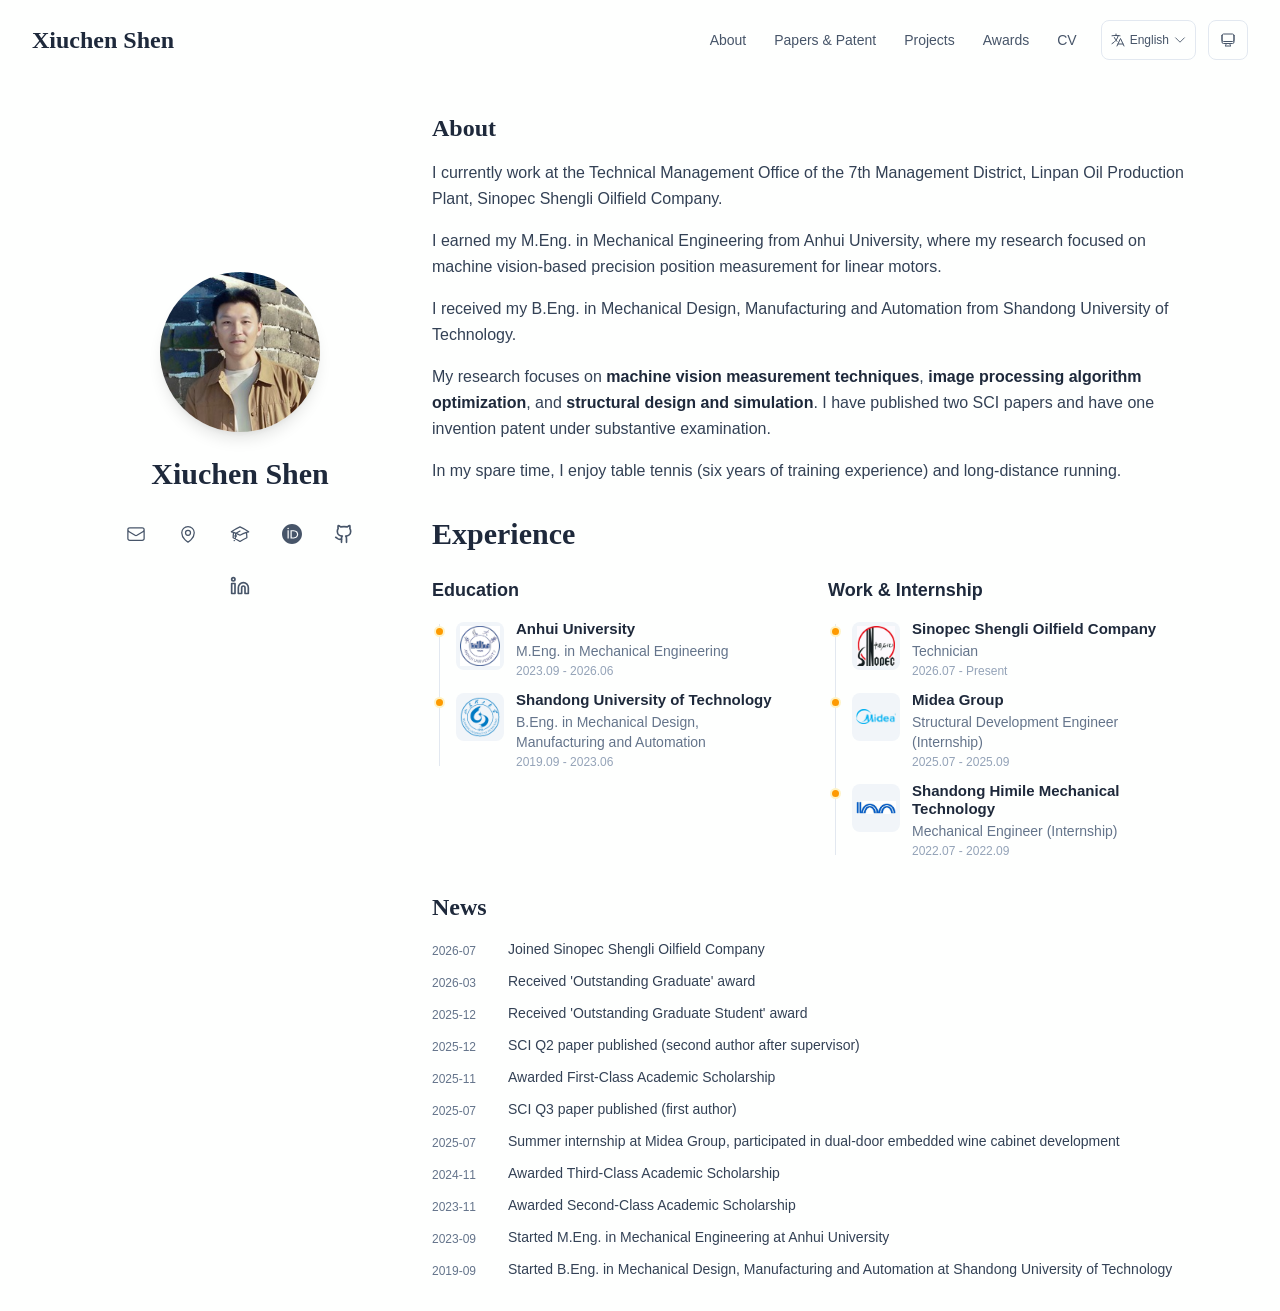
==== commit 62cf3b37: "Add GitHub link to profile social links" ====
--- a/index.html
+++ b/index.html
@@ -59,8 +59,8 @@
       root.lang = 'en';
       root.setAttribute('data-locale', 'en');
     }
-  </script><title>Xiuchen Shen</title><meta name="description" content="M.Eng. in Mechanical Engineering, Anhui University · Structural Design / Machine Vision / Precision Measurement"/><meta name="author" content="Xiuchen Shen"/><meta name="keywords" content="Xiuchen Shen,PhD,Research,Sinopec Shengli Oilfield Company"/><meta name="creator" content="Xiuchen Shen"/><meta name="publisher" content="Xiuchen Shen"/><meta property="og:title" content="Xiuchen Shen"/><meta property="og:description" content="M.Eng. in Mechanical Engineering, Anhui University · Structural Design / Machine Vision / Precision Measurement"/><meta property="og:site_name" content="Xiuchen Shen&#x27;s Academic Website"/><meta property="og:locale" content="en_US"/><meta property="og:type" content="website"/><meta name="twitter:card" content="summary"/><meta name="twitter:title" content="Xiuchen Shen"/><meta name="twitter:description" content="M.Eng. in Mechanical Engineering, Anhui University · Structural Design / Machine Vision / Precision Measurement"/><link rel="icon" href="/favicon.svg"/><script>document.querySelectorAll('body link[rel="icon"], body link[rel="apple-touch-icon"]').forEach(el => document.head.appendChild(el))</script><script src="/_next/static/chunks/polyfills-42372ed130431b0a.js" noModule=""></script></head><body class="font-sans antialiased"><div style="visibility:hidden"><nav class="fixed top-0 left-0 right-0 z-50" data-headlessui-state=""><div class="anim-nav transition-all duration-300 ease-out bg-transparent"><div class="max-w-7xl mx-auto px-4 sm:px-6 lg:px-8"><div class="flex justify-between items-center h-16 lg:h-20"><div class="flex-shrink-0 hover:scale-105 active:scale-95 transition-transform duration-200"><a href="/" class="text-xl lg:text-2xl font-serif font-semibold text-primary hover:text-accent transition-colors duration-200">Xiuchen Shen</a></div><div class="hidden lg:block"><div class="ml-10 flex items-center space-x-3"><div class="relative flex items-baseline space-x-1"><a href="/" data-nav-href="/" class="relative px-3 py-2 text-sm font-medium rounded-lg transition-colors duration-150 text-primary">About</a><a href="/publications" data-nav-href="/publications" class="relative px-3 py-2 text-sm font-medium rounded-lg transition-colors duration-150 text-neutral-600">Papers &amp; Patent</a><a href="/research" data-nav-href="/research" class="relative px-3 py-2 text-sm font-medium rounded-lg transition-colors duration-150 text-neutral-600">Projects</a><a href="/awards" data-nav-href="/awards" class="relative px-3 py-2 text-sm font-medium rounded-lg transition-colors duration-150 text-neutral-600">Awards</a><a href="/cv" data-nav-href="/cv" class="relative px-3 py-2 text-sm font-medium rounded-lg transition-colors duration-150 text-neutral-600">CV</a></div><div class="flex items-center justify-center w-14 h-10 rounded-lg border border-neutral-200 dark:border-[rgba(148,163,184,0.24)] bg-background dark:bg-neutral-800"><div class="w-6 h-4 rounded bg-neutral-300 animate-pulse"></div></div><div class="flex items-center justify-center w-10 h-10 rounded-lg border border-neutral-200 dark:border-[rgba(148,163,184,0.24)] bg-background dark:bg-neutral-800"><div class="w-4 h-4 rounded-full bg-neutral-300 animate-pulse"></div></div></div></div><div class="lg:hidden flex items-center space-x-2"><div class="flex items-center justify-center w-14 h-10 rounded-lg border border-neutral-200 dark:border-[rgba(148,163,184,0.24)] bg-background dark:bg-neutral-800"><div class="w-6 h-4 rounded bg-neutral-300 animate-pulse"></div></div><div class="flex items-center justify-center w-10 h-10 rounded-lg border border-neutral-200 dark:border-[rgba(148,163,184,0.24)] bg-background dark:bg-neutral-800"><div class="w-4 h-4 rounded-full bg-neutral-300 animate-pulse"></div></div></div></div></div></div><div class="lg:hidden bg-background/95 backdrop-blur-xl border-b border-neutral-200/50"><div class="px-4 py-2 overflow-x-auto scrollbar-hide"><div class="flex items-center space-x-1 min-w-max"><a href="/" class="px-3 py-1.5 rounded-full text-sm font-medium whitespace-nowrap transition-colors duration-200 bg-amber-500 text-white">About</a><a href="/publications" class="px-3 py-1.5 rounded-full text-sm font-medium whitespace-nowrap transition-colors duration-200 text-neutral-600 hover:text-amber-500 hover:bg-amber-50">Papers &amp; Patent</a><a href="/research" class="px-3 py-1.5 rounded-full text-sm font-medium whitespace-nowrap transition-colors duration-200 text-neutral-600 hover:text-amber-500 hover:bg-amber-50">Projects</a><a href="/awards" class="px-3 py-1.5 rounded-full text-sm font-medium whitespace-nowrap transition-colors duration-200 text-neutral-600 hover:text-amber-500 hover:bg-amber-50">Awards</a><a href="/cv" class="px-3 py-1.5 rounded-full text-sm font-medium whitespace-nowrap transition-colors duration-200 text-neutral-600 hover:text-amber-500 hover:bg-amber-50">CV</a></div></div></div></nav><main class="min-h-screen pt-28 lg:pt-20"><div class="max-w-6xl mx-auto px-4 sm:px-6 lg:px-8 py-8 bg-background min-h-screen"><div class="lg:flex lg:gap-12"><div class="lg:w-72 lg:flex-shrink-0"><div class="lg:fixed lg:w-72 lg:top-0 lg:h-screen lg:flex lg:items-center"><div class="w-full"><div class="anim-in" style="animation-delay:0s;animation-duration:0.6s"><div class="w-40 aspect-square mx-auto mb-6 rounded-full shadow-lg hover:shadow-xl transition-all duration-200 hover:scale-105" style="background-image:url(/bio.jpg);background-size:275%;background-position:47% 50%;background-repeat:no-repeat"></div><div class="text-center mb-6"><h1 class="text-3xl font-serif font-bold text-primary mb-2">Xiuchen Shen</h1></div><div class="flex flex-wrap justify-center gap-3 sm:gap-4 mb-6 relative px-2"><div class="relative"><button class="p-2 sm:p-2 transition-colors duration-200 text-neutral-600 dark:text-neutral-400 hover:text-accent" aria-label="Email"><svg xmlns="http://www.w3.org/2000/svg" fill="none" viewBox="0 0 24 24" stroke-width="1.5" stroke="currentColor" aria-hidden="true" data-slot="icon" class="h-5 w-5"><path stroke-linecap="round" stroke-linejoin="round" d="M21.75 6.75v10.5a2.25 2.25 0 0 1-2.25 2.25h-15a2.25 2.25 0 0 1-2.25-2.25V6.75m19.5 0A2.25 2.25 0 0 0 19.5 4.5h-15a2.25 2.25 0 0 0-2.25 2.25m19.5 0v.243a2.25 2.25 0 0 1-1.07 1.916l-7.5 4.615a2.25 2.25 0 0 1-2.36 0L3.32 8.91a2.25 2.25 0 0 1-1.07-1.916V6.75"></path></svg></button></div><div class="relative"><button class="p-2 sm:p-2 transition-colors duration-200 text-neutral-600 dark:text-neutral-400 hover:text-accent" aria-label="Location"><svg xmlns="http://www.w3.org/2000/svg" fill="none" viewBox="0 0 24 24" stroke-width="1.5" stroke="currentColor" aria-hidden="true" data-slot="icon" class="h-5 w-5"><path stroke-linecap="round" stroke-linejoin="round" d="M15 10.5a3 3 0 1 1-6 0 3 3 0 0 1 6 0Z"></path><path stroke-linecap="round" stroke-linejoin="round" d="M19.5 10.5c0 7.142-7.5 11.25-7.5 11.25S4.5 17.642 4.5 10.5a7.5 7.5 0 1 1 15 0Z"></path></svg></button></div><a href="https://scholar.google.com" target="_blank" rel="noopener noreferrer" class="p-2 sm:p-2 text-neutral-600 dark:text-neutral-400 hover:text-accent transition-colors duration-200" aria-label="Google Scholar"><svg xmlns="http://www.w3.org/2000/svg" fill="none" viewBox="0 0 24 24" stroke-width="1.5" stroke="currentColor" aria-hidden="true" data-slot="icon" class="h-5 w-5"><path stroke-linecap="round" stroke-linejoin="round" d="M4.26 10.147a60.438 60.438 0 0 0-.491 6.347A48.62 48.62 0 0 1 12 20.904a48.62 48.62 0 0 1 8.232-4.41 60.46 60.46 0 0 0-.491-6.347m-15.482 0a50.636 50.636 0 0 0-2.658-.813A59.906 59.906 0 0 1 12 3.493a59.903 59.903 0 0 1 10.399 5.84c-.896.248-1.783.52-2.658.814m-15.482 0A50.717 50.717 0 0 1 12 13.489a50.702 50.702 0 0 1 7.74-3.342M6.75 15a.75.75 0 1 0 0-1.5.75.75 0 0 0 0 1.5Zm0 0v-3.675A55.378 55.378 0 0 1 12 8.443m-7.007 11.55A5.981 5.981 0 0 0 6.75 15.75v-1.5"></path></svg></a><a href="https://orcid.org/0009-0000-3055-7019" target="_blank" rel="noopener noreferrer" class="p-2 sm:p-2 text-neutral-600 dark:text-neutral-400 hover:text-accent transition-colors duration-200" aria-label="ORCID"><svg viewBox="0 0 24 24" fill="currentColor" class="h-5 w-5" xmlns="http://www.w3.org/2000/svg"><path d="M12 0C5.372 0 0 5.372 0 12s5.372 12 12 12 12-5.372 12-12S18.628 0 12 0zM7.369 4.378c.525 0 .947.431.947.947s-.422.947-.947.947a.95.95 0 0 1-.947-.947c0-.525.422-.947.947-.947zm-.722 3.038h1.444v10.041H6.647V7.416zm3.562 0h3.9c3.712 0 5.344 2.653 5.344 5.025 0 2.578-2.016 5.025-5.325 5.025h-3.919V7.416zm1.444 1.303v7.444h2.297c3.272 0 4.022-2.484 4.022-3.722 0-2.016-1.284-3.722-4.097-3.722h-2.222z"></path></svg></a><a href="https://www.linkedin.com/in/秀琛-沈-8b1a542b4" target="_blank" rel="noopener noreferrer" class="p-2 sm:p-2 text-neutral-600 dark:text-neutral-400 hover:text-accent transition-colors duration-200" aria-label="LinkedIn"><svg xmlns="http://www.w3.org/2000/svg" width="24" height="24" viewBox="0 0 24 24" fill="none" stroke="currentColor" stroke-width="2" stroke-linecap="round" stroke-linejoin="round" class="lucide lucide-linkedin h-5 w-5" aria-hidden="true"><path d="M16 8a6 6 0 0 1 6 6v7h-4v-7a2 2 0 0 0-2-2 2 2 0 0 0-2 2v7h-4v-7a6 6 0 0 1 6-6z"></path><rect width="4" height="12" x="2" y="9"></rect><circle cx="4" cy="4" r="2"></circle></svg></a></div></div></div></div></div><div class="flex-1 min-w-0 space-y-8"><section id="about" class="scroll-mt-24 space-y-8"><section class="anim-in" style="animation-delay:0.2s;animation-duration:0.6s"><h2 class="text-2xl font-serif font-bold text-primary mb-4">About</h2><div class="text-neutral-700 dark:text-neutral-600 leading-relaxed"><p class="mb-4 last:mb-0">I currently work at the Technical Management Office of the 7th Management District, Linpan Oil Production Plant, Sinopec Shengli Oilfield Company.</p>
+  </script><title>Xiuchen Shen</title><meta name="description" content="M.Eng. in Mechanical Engineering, Anhui University · Structural Design / Machine Vision / Precision Measurement"/><meta name="author" content="Xiuchen Shen"/><meta name="keywords" content="Xiuchen Shen,PhD,Research,Sinopec Shengli Oilfield Company"/><meta name="creator" content="Xiuchen Shen"/><meta name="publisher" content="Xiuchen Shen"/><meta property="og:title" content="Xiuchen Shen"/><meta property="og:description" content="M.Eng. in Mechanical Engineering, Anhui University · Structural Design / Machine Vision / Precision Measurement"/><meta property="og:site_name" content="Xiuchen Shen&#x27;s Academic Website"/><meta property="og:locale" content="en_US"/><meta property="og:type" content="website"/><meta name="twitter:card" content="summary"/><meta name="twitter:title" content="Xiuchen Shen"/><meta name="twitter:description" content="M.Eng. in Mechanical Engineering, Anhui University · Structural Design / Machine Vision / Precision Measurement"/><link rel="icon" href="/favicon.svg"/><script>document.querySelectorAll('body link[rel="icon"], body link[rel="apple-touch-icon"]').forEach(el => document.head.appendChild(el))</script><script src="/_next/static/chunks/polyfills-42372ed130431b0a.js" noModule=""></script></head><body class="font-sans antialiased"><div style="visibility:hidden"><nav class="fixed top-0 left-0 right-0 z-50" data-headlessui-state=""><div class="anim-nav transition-all duration-300 ease-out bg-transparent"><div class="max-w-7xl mx-auto px-4 sm:px-6 lg:px-8"><div class="flex justify-between items-center h-16 lg:h-20"><div class="flex-shrink-0 hover:scale-105 active:scale-95 transition-transform duration-200"><a href="/" class="text-xl lg:text-2xl font-serif font-semibold text-primary hover:text-accent transition-colors duration-200">Xiuchen Shen</a></div><div class="hidden lg:block"><div class="ml-10 flex items-center space-x-3"><div class="relative flex items-baseline space-x-1"><a href="/" data-nav-href="/" class="relative px-3 py-2 text-sm font-medium rounded-lg transition-colors duration-150 text-primary">About</a><a href="/publications" data-nav-href="/publications" class="relative px-3 py-2 text-sm font-medium rounded-lg transition-colors duration-150 text-neutral-600">Papers &amp; Patent</a><a href="/research" data-nav-href="/research" class="relative px-3 py-2 text-sm font-medium rounded-lg transition-colors duration-150 text-neutral-600">Projects</a><a href="/awards" data-nav-href="/awards" class="relative px-3 py-2 text-sm font-medium rounded-lg transition-colors duration-150 text-neutral-600">Awards</a><a href="/cv" data-nav-href="/cv" class="relative px-3 py-2 text-sm font-medium rounded-lg transition-colors duration-150 text-neutral-600">CV</a></div><div class="flex items-center justify-center w-14 h-10 rounded-lg border border-neutral-200 dark:border-[rgba(148,163,184,0.24)] bg-background dark:bg-neutral-800"><div class="w-6 h-4 rounded bg-neutral-300 animate-pulse"></div></div><div class="flex items-center justify-center w-10 h-10 rounded-lg border border-neutral-200 dark:border-[rgba(148,163,184,0.24)] bg-background dark:bg-neutral-800"><div class="w-4 h-4 rounded-full bg-neutral-300 animate-pulse"></div></div></div></div><div class="lg:hidden flex items-center space-x-2"><div class="flex items-center justify-center w-14 h-10 rounded-lg border border-neutral-200 dark:border-[rgba(148,163,184,0.24)] bg-background dark:bg-neutral-800"><div class="w-6 h-4 rounded bg-neutral-300 animate-pulse"></div></div><div class="flex items-center justify-center w-10 h-10 rounded-lg border border-neutral-200 dark:border-[rgba(148,163,184,0.24)] bg-background dark:bg-neutral-800"><div class="w-4 h-4 rounded-full bg-neutral-300 animate-pulse"></div></div></div></div></div></div><div class="lg:hidden bg-background/95 backdrop-blur-xl border-b border-neutral-200/50"><div class="px-4 py-2 overflow-x-auto scrollbar-hide"><div class="flex items-center space-x-1 min-w-max"><a href="/" class="px-3 py-1.5 rounded-full text-sm font-medium whitespace-nowrap transition-colors duration-200 bg-amber-500 text-white">About</a><a href="/publications" class="px-3 py-1.5 rounded-full text-sm font-medium whitespace-nowrap transition-colors duration-200 text-neutral-600 hover:text-amber-500 hover:bg-amber-50">Papers &amp; Patent</a><a href="/research" class="px-3 py-1.5 rounded-full text-sm font-medium whitespace-nowrap transition-colors duration-200 text-neutral-600 hover:text-amber-500 hover:bg-amber-50">Projects</a><a href="/awards" class="px-3 py-1.5 rounded-full text-sm font-medium whitespace-nowrap transition-colors duration-200 text-neutral-600 hover:text-amber-500 hover:bg-amber-50">Awards</a><a href="/cv" class="px-3 py-1.5 rounded-full text-sm font-medium whitespace-nowrap transition-colors duration-200 text-neutral-600 hover:text-amber-500 hover:bg-amber-50">CV</a></div></div></div></nav><main class="min-h-screen pt-28 lg:pt-20"><div class="max-w-6xl mx-auto px-4 sm:px-6 lg:px-8 py-8 bg-background min-h-screen"><div class="lg:flex lg:gap-12"><div class="lg:w-72 lg:flex-shrink-0"><div class="lg:fixed lg:w-72 lg:top-0 lg:h-screen lg:flex lg:items-center"><div class="w-full"><div class="anim-in" style="animation-delay:0s;animation-duration:0.6s"><div class="w-40 aspect-square mx-auto mb-6 rounded-full shadow-lg hover:shadow-xl transition-all duration-200 hover:scale-105" style="background-image:url(/bio.jpg);background-size:275%;background-position:47% 50%;background-repeat:no-repeat"></div><div class="text-center mb-6"><h1 class="text-3xl font-serif font-bold text-primary mb-2">Xiuchen Shen</h1></div><div class="flex flex-wrap justify-center gap-3 sm:gap-4 mb-6 relative px-2"><div class="relative"><button class="p-2 sm:p-2 transition-colors duration-200 text-neutral-600 dark:text-neutral-400 hover:text-accent" aria-label="Email"><svg xmlns="http://www.w3.org/2000/svg" fill="none" viewBox="0 0 24 24" stroke-width="1.5" stroke="currentColor" aria-hidden="true" data-slot="icon" class="h-5 w-5"><path stroke-linecap="round" stroke-linejoin="round" d="M21.75 6.75v10.5a2.25 2.25 0 0 1-2.25 2.25h-15a2.25 2.25 0 0 1-2.25-2.25V6.75m19.5 0A2.25 2.25 0 0 0 19.5 4.5h-15a2.25 2.25 0 0 0-2.25 2.25m19.5 0v.243a2.25 2.25 0 0 1-1.07 1.916l-7.5 4.615a2.25 2.25 0 0 1-2.36 0L3.32 8.91a2.25 2.25 0 0 1-1.07-1.916V6.75"></path></svg></button></div><div class="relative"><button class="p-2 sm:p-2 transition-colors duration-200 text-neutral-600 dark:text-neutral-400 hover:text-accent" aria-label="Location"><svg xmlns="http://www.w3.org/2000/svg" fill="none" viewBox="0 0 24 24" stroke-width="1.5" stroke="currentColor" aria-hidden="true" data-slot="icon" class="h-5 w-5"><path stroke-linecap="round" stroke-linejoin="round" d="M15 10.5a3 3 0 1 1-6 0 3 3 0 0 1 6 0Z"></path><path stroke-linecap="round" stroke-linejoin="round" d="M19.5 10.5c0 7.142-7.5 11.25-7.5 11.25S4.5 17.642 4.5 10.5a7.5 7.5 0 1 1 15 0Z"></path></svg></button></div><a href="https://scholar.google.com" target="_blank" rel="noopener noreferrer" class="p-2 sm:p-2 text-neutral-600 dark:text-neutral-400 hover:text-accent transition-colors duration-200" aria-label="Google Scholar"><svg xmlns="http://www.w3.org/2000/svg" fill="none" viewBox="0 0 24 24" stroke-width="1.5" stroke="currentColor" aria-hidden="true" data-slot="icon" class="h-5 w-5"><path stroke-linecap="round" stroke-linejoin="round" d="M4.26 10.147a60.438 60.438 0 0 0-.491 6.347A48.62 48.62 0 0 1 12 20.904a48.62 48.62 0 0 1 8.232-4.41 60.46 60.46 0 0 0-.491-6.347m-15.482 0a50.636 50.636 0 0 0-2.658-.813A59.906 59.906 0 0 1 12 3.493a59.903 59.903 0 0 1 10.399 5.84c-.896.248-1.783.52-2.658.814m-15.482 0A50.717 50.717 0 0 1 12 13.489a50.702 50.702 0 0 1 7.74-3.342M6.75 15a.75.75 0 1 0 0-1.5.75.75 0 0 0 0 1.5Zm0 0v-3.675A55.378 55.378 0 0 1 12 8.443m-7.007 11.55A5.981 5.981 0 0 0 6.75 15.75v-1.5"></path></svg></a><a href="https://orcid.org/0009-0000-3055-7019" target="_blank" rel="noopener noreferrer" class="p-2 sm:p-2 text-neutral-600 dark:text-neutral-400 hover:text-accent transition-colors duration-200" aria-label="ORCID"><svg viewBox="0 0 24 24" fill="currentColor" class="h-5 w-5" xmlns="http://www.w3.org/2000/svg"><path d="M12 0C5.372 0 0 5.372 0 12s5.372 12 12 12 12-5.372 12-12S18.628 0 12 0zM7.369 4.378c.525 0 .947.431.947.947s-.422.947-.947.947a.95.95 0 0 1-.947-.947c0-.525.422-.947.947-.947zm-.722 3.038h1.444v10.041H6.647V7.416zm3.562 0h3.9c3.712 0 5.344 2.653 5.344 5.025 0 2.578-2.016 5.025-5.325 5.025h-3.919V7.416zm1.444 1.303v7.444h2.297c3.272 0 4.022-2.484 4.022-3.722 0-2.016-1.284-3.722-4.097-3.722h-2.222z"></path></svg></a><a href="https://github.com/sxczry-dot" target="_blank" rel="noopener noreferrer" class="p-2 sm:p-2 text-neutral-600 dark:text-neutral-400 hover:text-accent transition-colors duration-200" aria-label="GitHub"><svg xmlns="http://www.w3.org/2000/svg" width="24" height="24" viewBox="0 0 24 24" fill="none" stroke="currentColor" stroke-width="2" stroke-linecap="round" stroke-linejoin="round" class="lucide lucide-github h-5 w-5" aria-hidden="true"><path d="M15 22v-4a4.8 4.8 0 0 0-1-3.5c3 0 6-2 6-5.5.08-1.25-.27-2.48-1-3.5.28-1.15.28-2.35 0-3.5 0 0-1 0-3 1.5-2.64-.5-5.36-.5-8 0C6 2 5 2 5 2c-.3 1.15-.3 2.35 0 3.5A5.403 5.403 0 0 0 4 9c0 3.5 3 5.5 6 5.5-.39.49-.68 1.05-.85 1.65-.17.6-.22 1.23-.15 1.85v4"></path><path d="M9 18c-4.51 2-5-2-7-2"></path></svg></a><a href="https://www.linkedin.com/in/秀琛-沈-8b1a542b4" target="_blank" rel="noopener noreferrer" class="p-2 sm:p-2 text-neutral-600 dark:text-neutral-400 hover:text-accent transition-colors duration-200" aria-label="LinkedIn"><svg xmlns="http://www.w3.org/2000/svg" width="24" height="24" viewBox="0 0 24 24" fill="none" stroke="currentColor" stroke-width="2" stroke-linecap="round" stroke-linejoin="round" class="lucide lucide-linkedin h-5 w-5" aria-hidden="true"><path d="M16 8a6 6 0 0 1 6 6v7h-4v-7a2 2 0 0 0-2-2 2 2 0 0 0-2 2v7h-4v-7a6 6 0 0 1 6-6z"></path><rect width="4" height="12" x="2" y="9"></rect><circle cx="4" cy="4" r="2"></circle></svg></a></div></div></div></div></div><div class="flex-1 min-w-0 space-y-8"><section id="about" class="scroll-mt-24 space-y-8"><section class="anim-in" style="animation-delay:0.2s;animation-duration:0.6s"><h2 class="text-2xl font-serif font-bold text-primary mb-4">About</h2><div class="text-neutral-700 dark:text-neutral-600 leading-relaxed"><p class="mb-4 last:mb-0">I currently work at the Technical Management Office of the 7th Management District, Linpan Oil Production Plant, Sinopec Shengli Oilfield Company.</p>
 <p class="mb-4 last:mb-0">I earned my M.Eng. in Mechanical Engineering from Anhui University, where my research focused on machine vision-based precision position measurement for linear motors.</p>
 <p class="mb-4 last:mb-0">I received my B.Eng. in Mechanical Design, Manufacturing and Automation from Shandong University of Technology.</p>
 <p class="mb-4 last:mb-0">My research focuses on <strong class="font-semibold text-primary">machine vision measurement techniques</strong>, <strong class="font-semibold text-primary">image processing algorithm optimization</strong>, and <strong class="font-semibold text-primary">structural design and simulation</strong>. I have published two SCI papers and have one invention patent under substantive examination.</p>
-<p class="mb-4 last:mb-0">In my spare time, I enjoy table tennis (six years of training experience) and long-distance running.</p></div></section><div class="anim-in" style="animation-delay:0.4s;animation-duration:0.6s"><div class="mb-6"><h1 class="text-3xl font-serif font-bold text-primary">Experience</h1></div><div class="grid grid-cols-1 md:grid-cols-2 gap-10"><div><h2 class="text-lg font-semibold text-primary mb-4">Education</h2><div class="relative pl-6"><div class="absolute left-[7px] top-1 bottom-1 w-px bg-neutral-200 dark:bg-neutral-600"></div><div class="space-y-3"><div class="anim-in relative" style="animation-delay:0s;animation-duration:0.3s"><div class="absolute -left-[20px] top-[8px] w-[7px] h-[7px] rounded-full bg-amber-500 ring-2 ring-amber-100 dark:ring-amber-900/30"></div><div class="flex items-start gap-3"><div class="flex-shrink-0 w-12 h-12 rounded-lg bg-neutral-100 dark:bg-neutral-800 overflow-hidden flex items-center justify-center mt-0.5"><img src="/logos/ahu.png" alt="" class="w-full h-full object-contain p-1"/></div><div class="flex-grow min-w-0"><p class="font-semibold text-primary text-[15px] leading-tight">Anhui University</p><p class="text-sm text-neutral-500 mt-0.5">M.Eng. in Mechanical Engineering</p><p class="text-xs text-neutral-400 mt-0.5">2023.09 - 2026.06</p></div></div></div><div class="anim-in relative" style="animation-delay:0.06s;animation-duration:0.3s"><div class="absolute -left-[20px] top-[8px] w-[7px] h-[7px] rounded-full bg-amber-500 ring-2 ring-amber-100 dark:ring-amber-900/30"></div><div class="flex items-start gap-3"><div class="flex-shrink-0 w-12 h-12 rounded-lg bg-neutral-100 dark:bg-neutral-800 overflow-hidden flex items-center justify-center mt-0.5"><img src="/logos/sdut.png" alt="" class="w-full h-full object-contain p-1"/></div><div class="flex-grow min-w-0"><p class="font-semibold text-primary text-[15px] leading-tight">Shandong University of Technology</p><p class="text-sm text-neutral-500 mt-0.5">B.Eng. in Mechanical Design, Manufacturing and Automation</p><p class="text-xs text-neutral-400 mt-0.5">2019.09 - 2023.06</p></div></div></div></div></div></div><div><h2 class="text-lg font-semibold text-primary mb-4">Work &amp; Internship</h2><div class="relative pl-6"><div class="absolute left-[7px] top-1 bottom-1 w-px bg-neutral-200 dark:bg-neutral-600"></div><div class="space-y-3"><div class="anim-in relative" style="animation-delay:0s;animation-duration:0.3s"><div class="absolute -left-[20px] top-[8px] w-[7px] h-[7px] rounded-full bg-amber-500 ring-2 ring-amber-100 dark:ring-amber-900/30"></div><div class="flex items-start gap-3"><div class="flex-shrink-0 w-12 h-12 rounded-lg bg-neutral-100 dark:bg-neutral-800 overflow-hidden flex items-center justify-center mt-0.5"><img src="/logos/sinopec.jpeg" alt="" class="w-full h-full object-contain p-1"/></div><div class="flex-grow min-w-0"><p class="font-semibold text-primary text-[15px] leading-tight">Sinopec Shengli Oilfield Company</p><p class="text-sm text-neutral-500 mt-0.5">Technician</p><p class="text-xs text-neutral-400 mt-0.5">2026.07 - Present</p></div></div></div><div class="anim-in relative" style="animation-delay:0.06s;animation-duration:0.3s"><div class="absolute -left-[20px] top-[8px] w-[7px] h-[7px] rounded-full bg-amber-500 ring-2 ring-amber-100 dark:ring-amber-900/30"></div><div class="flex items-start gap-3"><div class="flex-shrink-0 w-12 h-12 rounded-lg bg-neutral-100 dark:bg-neutral-800 overflow-hidden flex items-center justify-center mt-0.5"><img src="/logos/midea.jpeg" alt="" class="w-full h-full object-contain p-1"/></div><div class="flex-grow min-w-0"><p class="font-semibold text-primary text-[15px] leading-tight">Midea Group</p><p class="text-sm text-neutral-500 mt-0.5">Structural Development Engineer (Internship)</p><p class="text-xs text-neutral-400 mt-0.5">2025.07 - 2025.09</p></div></div></div><div class="anim-in relative" style="animation-delay:0.12s;animation-duration:0.3s"><div class="absolute -left-[20px] top-[8px] w-[7px] h-[7px] rounded-full bg-amber-500 ring-2 ring-amber-100 dark:ring-amber-900/30"></div><div class="flex items-start gap-3"><div class="flex-shrink-0 w-12 h-12 rounded-lg bg-neutral-100 dark:bg-neutral-800 overflow-hidden flex items-center justify-center mt-0.5"><img src="/logos/himile.jpeg" alt="" class="w-full h-full object-contain p-1"/></div><div class="flex-grow min-w-0"><p class="font-semibold text-primary text-[15px] leading-tight">Shandong Himile Mechanical Technology</p><p class="text-sm text-neutral-500 mt-0.5">Mechanical Engineer (Internship)</p><p class="text-xs text-neutral-400 mt-0.5">2022.07 - 2022.09</p></div></div></div></div></div></div></div></div><section class="anim-in" style="animation-delay:0.5s;animation-duration:0.6s"><h2 class="text-2xl font-serif font-bold text-primary mb-4">News</h2><div class="space-y-3"><div class="flex items-start space-x-3"><span class="text-xs text-neutral-500 mt-1 w-16 flex-shrink-0">2026-07</span><p class="text-sm text-neutral-700">Joined Sinopec Shengli Oilfield Company</p></div><div class="flex items-start space-x-3"><span class="text-xs text-neutral-500 mt-1 w-16 flex-shrink-0">2026-03</span><p class="text-sm text-neutral-700">Received &#x27;Outstanding Graduate&#x27; award</p></div><div class="flex items-start space-x-3"><span class="text-xs text-neutral-500 mt-1 w-16 flex-shrink-0">2025-12</span><p class="text-sm text-neutral-700">Received &#x27;Outstanding Graduate Student&#x27; award</p></div><div class="flex items-start space-x-3"><span class="text-xs text-neutral-500 mt-1 w-16 flex-shrink-0">2025-12</span><p class="text-sm text-neutral-700">SCI Q2 paper published (second author after supervisor)</p></div><div class="flex items-start space-x-3"><span class="text-xs text-neutral-500 mt-1 w-16 flex-shrink-0">2025-11</span><p class="text-sm text-neutral-700">Awarded First-Class Academic Scholarship</p></div><div class="flex items-start space-x-3"><span class="text-xs text-neutral-500 mt-1 w-16 flex-shrink-0">2025-07</span><p class="text-sm text-neutral-700">SCI Q3 paper published (first author)</p></div><div class="flex items-start space-x-3"><span class="text-xs text-neutral-500 mt-1 w-16 flex-shrink-0">2025-07</span><p class="text-sm text-neutral-700">Summer internship at Midea Group, participated in dual-door embedded wine cabinet development</p></div><div class="flex items-start space-x-3"><span class="text-xs text-neutral-500 mt-1 w-16 flex-shrink-0">2024-11</span><p class="text-sm text-neutral-700">Awarded Third-Class Academic Scholarship</p></div><div class="flex items-start space-x-3"><span class="text-xs text-neutral-500 mt-1 w-16 flex-shrink-0">2023-11</span><p class="text-sm text-neutral-700">Awarded Second-Class Academic Scholarship</p></div><div class="flex items-start space-x-3"><span class="text-xs text-neutral-500 mt-1 w-16 flex-shrink-0">2023-09</span><p class="text-sm text-neutral-700">Started M.Eng. in Mechanical Engineering at Anhui University</p></div><div class="flex items-start space-x-3"><span class="text-xs text-neutral-500 mt-1 w-16 flex-shrink-0">2019-09</span><p class="text-sm text-neutral-700">Started B.Eng. in Mechanical Design, Manufacturing and Automation at Shandong University of Technology</p></div></div></section></section></div></div></div><!--$--><!--/$--><!--$--><!--/$--></main></div><script src="/_next/static/chunks/webpack-af78f5c2c11af041.js" async=""></script><script>(self.__next_f=self.__next_f||[]).push([0])</script><script>self.__next_f.push([1,"1:\"$Sreact.fragment\"\n3:I[3719,[\"576\",\"static/chunks/576-e97fc0a9adde0626.js\",\"177\",\"static/chunks/app/layout-102dc34717a74cb3.js\"],\"ThemeProvider\"]\n4:I[310,[\"576\",\"static/chunks/576-e97fc0a9adde0626.js\",\"177\",\"static/chunks/app/layout-102dc34717a74cb3.js\"],\"LocaleProvider\"]\n5:I[4574,[\"576\",\"static/chunks/576-e97fc0a9adde0626.js\",\"177\",\"static/chunks/app/layout-102dc34717a74cb3.js\"],\"default\"]\n6:I[7555,[],\"\"]\n7:I[1295,[],\"\"]\n8:I[2038,[\"271\",\"static/chunks/271-b9ab846b424a447f.js\",\"18\",\"static/chunks/18-544ea43a9c8a8d40.js\",\"568\",\"static/chunks/568-da5b6611d60bfee8.js\",\"974\",\"static/chunks/app/page-3867abb25820400f.js\"],\"default\"]\n9:I[9665,[],\"MetadataBoundary\"]\nb:I[9665,[],\"OutletBoundary\"]\ne:I[4911,[],\"AsyncMetadataOutlet\"]\n10:I[9665,[],\"ViewportBoundary\"]\n12:I[6614,[],\"\"]\n:HL[\"/_next/static/css/a8b12f526f12cddf.css\",\"style\"]\n2:T5d7,\n    try {\n      const cfg = {\"enabled\":true,\"locales\":[\"zh\",\"en\"],\"defaultLocale\":\"en\",\"mode\":\"auto\",\"fixedLocale\":\"en\",\"persist\":true,\"switcher\":true,\"labels\":{\"zh\":\"中文\",\"en\":\"English\"}};\n      const storageKey = 'locale-storage';\n      const normalize = (value) =\u003e typeof value === 'string' ? value.trim().replace('_', '-').toLowerCase() : '';\n      const matchLocale = (candidate) =\u003e {\n        const normalized = normalize(candidate);\n        if (!normalized) return null;\n        if (cfg.locales.includes(normalized)) return normalized;\n        const language = normalized.split('-')[0];\n        if (cfg.locales.includes(language)) return language;\n        return null;\n      };\n\n      let resolved = null;\n\n      if (!cfg.enabled) {\n        resolved = cfg.defaultLocale;\n      } else if (cfg.persist) {\n        resolved = matchLocale(localStorage.getItem(storageKey));\n      }\n\n      if (!resolved) {\n        if (cfg.mode === 'fixed') {\n          resolved = cfg.fixedLocale;\n        } else {\n          resolved = matchLocale(navigator.language);\n        }\n      }\n\n      if (!resolved) {\n        resolved = cfg.defaultLocale;\n      }\n\n      const root = document.documentElement;\n      root.la"])</script><script>self.__next_f.push([1,"ng = resolved;\n      root.setAttribute('data-locale', resolved);\n\n      if (cfg.persist) {\n        localStorage.setItem(storageKey, resolved);\n      }\n    } catch (e) {\n      const root = document.documentElement;\n      root.lang = 'en';\n      root.setAttribute('data-locale', 'en');\n    }\n  "])</script><script>self.__next_f.push([1,"0:{\"P\":null,\"b\":\"VbDLncFwI9tmdNQF6lFEx\",\"p\":\"\",\"c\":[\"\",\"\"],\"i\":false,\"f\":[[[\"\",{\"children\":[\"__PAGE__\",{}]},\"$undefined\",\"$undefined\",true],[\"\",[\"$\",\"$1\",\"c\",{\"children\":[[[\"$\",\"link\",\"0\",{\"rel\":\"stylesheet\",\"href\":\"/_next/static/css/a8b12f526f12cddf.css\",\"precedence\":\"next\",\"crossOrigin\":\"$undefined\",\"nonce\":\"$undefined\"}]],[\"$\",\"html\",null,{\"lang\":\"en\",\"className\":\"scroll-smooth\",\"suppressHydrationWarning\":true,\"children\":[[\"$\",\"head\",null,{\"children\":[[\"$\",\"link\",null,{\"rel\":\"icon\",\"href\":\"/favicon.svg\",\"type\":\"image/svg+xml\"}],[\"$\",\"link\",null,{\"rel\":\"preload\",\"as\":\"image\",\"href\":\"/bio.jpg\"}],[\"$\",\"script\",null,{\"dangerouslySetInnerHTML\":{\"__html\":\"\\n              try {\\n                const theme = localStorage.getItem('theme-storage');\\n                const parsed = theme ? JSON.parse(theme) : null;\\n                const setting = parsed?.state?.theme || 'system';\\n                const prefersDark = typeof window !== 'undefined' \u0026\u0026 window.matchMedia \u0026\u0026 window.matchMedia('(prefers-color-scheme: dark)').matches;\\n                const effective = setting === 'dark' ? 'dark' : (setting === 'light' ? 'light' : (prefersDark ? 'dark' : 'light'));\\n                var root = document.documentElement;\\n                root.classList.add(effective);\\n                root.setAttribute('data-theme', effective);\\n              } catch (e) {\\n                var root = document.documentElement;\\n                root.classList.add('light');\\n                root.setAttribute('data-theme', 'light');\\n              }\\n            \"}}],[\"$\",\"script\",null,{\"dangerouslySetInnerHTML\":{\"__html\":\"$2\"}}]]}],[\"$\",\"body\",null,{\"className\":\"font-sans antialiased\",\"children\":[\"$\",\"$L3\",null,{\"children\":[\"$\",\"$L4\",null,{\"config\":{\"enabled\":true,\"locales\":[\"zh\",\"en\"],\"defaultLocale\":\"en\",\"mode\":\"auto\",\"fixedLocale\":\"en\",\"persist\":true,\"switcher\":true,\"labels\":{\"zh\":\"中文\",\"en\":\"English\"}},\"children\":[[\"$\",\"$L5\",null,{\"items\":[{\"title\":\"About\",\"type\":\"page\",\"target\":\"about\",\"href\":\"/\"},{\"title\":\"Papers \u0026 Patent\",\"type\":\"page\",\"target\":\"publications\",\"href\":\"/publications\"},{\"title\":\"Projects\",\"type\":\"page\",\"target\":\"research\",\"href\":\"/research\"},{\"title\":\"Awards\",\"type\":\"page\",\"target\":\"awards\",\"href\":\"/awards\"},{\"title\":\"CV\",\"type\":\"page\",\"target\":\"cv\",\"href\":\"/cv\"}],\"siteTitle\":\"Xiuchen Shen\",\"enableOnePageMode\":false,\"i18n\":\"$0:f:0:1:1:props:children:1:props:children:1:props:children:props:children:props:config\",\"itemsByLocale\":{\"zh\":[{\"title\":\"关于我\",\"type\":\"page\",\"target\":\"about\",\"href\":\"/\"},{\"title\":\"论文\u0026专利\",\"type\":\"page\",\"target\":\"publications\",\"href\":\"/publications\"},{\"title\":\"项目\",\"type\":\"page\",\"target\":\"research\",\"href\":\"/research\"},{\"title\":\"奖项\",\"type\":\"page\",\"target\":\"awards\",\"href\":\"/awards\"},{\"title\":\"简历\",\"type\":\"page\",\"target\":\"cv\",\"href\":\"/cv\"}],\"en\":[{\"title\":\"About\",\"type\":\"page\",\"target\":\"about\",\"href\":\"/\"},{\"title\":\"Papers \u0026 Patent\",\"type\":\"page\",\"target\":\"publications\",\"href\":\"/publications\"},{\"title\":\"Projects\",\"type\":\"page\",\"target\":\"research\",\"href\":\"/research\"},{\"title\":\"Awards\",\"type\":\"page\",\"target\":\"awards\",\"href\":\"/awards\"},{\"title\":\"CV\",\"type\":\"page\",\"target\":\"cv\",\"href\":\"/cv\"}]},\"siteTitleByLocale\":{\"zh\":\"沈秀琛\",\"en\":\"Xiuchen Shen\"}}],[\"$\",\"main\",null,{\"className\":\"min-h-screen pt-28 lg:pt-20\",\"children\":[\"$\",\"$L6\",null,{\"parallelRouterKey\":\"children\",\"error\":\"$undefined\",\"errorStyles\":\"$undefined\",\"errorScripts\":\"$undefined\",\"template\":[\"$\",\"$L7\",null,{}],\"templateStyles\":\"$undefined\",\"templateScripts\":\"$undefined\",\"notFound\":[[[\"$\",\"title\",null,{\"children\":\"404: This page could not be found.\"}],[\"$\",\"div\",null,{\"style\":{\"fontFamily\":\"system-ui,\\\"Segoe UI\\\",Roboto,Helvetica,Arial,sans-serif,\\\"Apple Color Emoji\\\",\\\"Segoe UI Emoji\\\"\",\"height\":\"100vh\",\"textAlign\":\"center\",\"display\":\"flex\",\"flexDirection\":\"column\",\"alignItems\":\"center\",\"justifyContent\":\"center\"},\"children\":[\"$\",\"div\",null,{\"children\":[[\"$\",\"style\",null,{\"dangerouslySetInnerHTML\":{\"__html\":\"body{color:#000;background:#fff;margin:0}.next-error-h1{border-right:1px solid rgba(0,0,0,.3)}@media (prefers-color-scheme:dark){body{color:#fff;background:#000}.next-error-h1{border-right:1px solid rgba(255,255,255,.3)}}\"}}],[\"$\",\"h1\",null,{\"className\":\"next-error-h1\",\"style\":{\"display\":\"inline-block\",\"margin\":\"0 20px 0 0\",\"padding\":\"0 23px 0 0\",\"fontSize\":24,\"fontWeight\":500,\"verticalAlign\":\"top\",\"lineHeight\":\"49px\"},\"children\":404}],[\"$\",\"div\",null,{\"style\":{\"display\":\"inline-block\"},\"children\":[\"$\",\"h2\",null,{\"style\":{\"fontSize\":14,\"fontWeight\":400,\"lineHeight\":\"49px\",\"margin\":0},\"children\":\"This page could not be found.\"}]}]]}]}]],[]],\"forbidden\":\"$undefined\",\"unauthorized\":\"$undefined\"}]}]]}]}]}]]}]]}],{\"children\":[\"__PAGE__\",[\"$\",\"$1\",\"c\",{\"children\":[[\"$\",\"$L8\",null,{\"dataByLocale\":{\"zh\":{\"author\":{\"name\":\"沈秀琛\",\"title\":\"技术员\",\"institution\":\"中国石油化工集团胜利油田分公司\",\"avatar\":\"/bio.jpg\"},\"social\":{\"email\":\"sxczry@163.com\",\"location\":\"山东，德州\",\"location_url\":\"https://maps.google.com\",\"location_details\":[\"中国山东省德州市\",\"临邑县临盘街道\"],\"google_scholar\":\"https://scholar.google.com\",\"orcid\":\"https://orcid.org/0009-0000-3055-7019\",\"linkedin\":\"https://www.linkedin.com/in/秀琛-沈-8b1a542b4\"},\"features\":{\"enable_likes\":true,\"enable_one_page_mode\":false},\"enableOnePageMode\":false,\"researchInterests\":[\"机器视觉测量\",\"精密位移检测\",\"图像处理算法\",\"结构设计与仿真\",\"直线电机控制\"],\"pagesToShow\":[{\"type\":\"about\",\"id\":\"about\",\"sections\":[{\"id\":\"about\",\"type\":\"markdown\",\"source\":\"bio.md\",\"title\":\"关于我\",\"content\":\"我目前就职于中石化胜利油田临盘采油厂第七管理区技术管理室\\r\\n\\r\\n硕士毕业于安徽大学机械工程专业，研究方向为基于机器视觉的直线电机位置精密测量。\\r\\n\\r\\n本科毕业于山东理工大学机械设计制造及其自动化专业。\\r\\n\\r\\n我的研究聚焦于**机器视觉测量技术**、**图像处理算法优化**，以及**结构设计与仿真**。已发表SCI论文两篇，实审发明专利一项。\\r\\n\\r\\n业余热爱乒乓球（六年训练经验）和长跑。\\r\\n\"},{\"id\":\"experience\",\"type\":\"timeline\",\"title\":\"经历\",\"source\":\"experience.toml\",\"groups\":[{\"title\":\"教育经历\",\"items\":[{\"title\":\"安徽大学\",\"subtitle\":\"机械工程硕士\",\"date\":\"2023.09 - 2026.06\",\"image\":\"/logos/ahu.png\",\"content\":\"研究方向：基于机器视觉的直线电机位置精密测量。发表 SCI 论文两篇，实审发明专利一项。\"},{\"title\":\"山东理工大学\",\"subtitle\":\"机械设计制造及其自动化学士\",\"date\":\"2019.09 - 2023.06\",\"image\":\"/logos/sdut.png\",\"content\":\"主修机械原理、机械设计、材料力学、理论力学、机械制造工艺学等课程。\"}]},{\"title\":\"工作\u0026实习经历\",\"items\":[{\"title\":\"中国石油化工股份有限公司胜利油田分公司\",\"subtitle\":\"技术员\",\"date\":\"2026.07 - 至今\",\"image\":\"/logos/sinopec.jpeg\",\"content\":\"就职于临盘采油厂第七管理区技术管理室。\"},{\"title\":\"美的集团股份有限公司\",\"subtitle\":\"结构开发工程师（实习）\",\"date\":\"2025.07 - 2025.09\",\"image\":\"/logos/midea.jpeg\",\"content\":\"参与双开门嵌入式酒柜的结构设计与优化、样机组装与调试、产品质控点交底书的撰写。\"},{\"title\":\"山东豪迈机械科技股份有限公司\",\"subtitle\":\"机械工程师（实习）\",\"date\":\"2022.07 - 2022.09\",\"image\":\"/logos/himile.jpeg\",\"content\":\"完成轮胎模具的安装与调试，掌握各类子午线轮胎模具的制造原理和工艺规程。\"}]}]},{\"id\":\"news\",\"type\":\"list\",\"title\":\"动态\",\"source\":\"news.toml\",\"items\":[{\"date\":\"2026-07\",\"content\":\"入职中国石油化工股份有限公司胜利油田分公司\"},{\"date\":\"2026-03\",\"content\":\"获校级「优秀毕业生」称号\"},{\"date\":\"2025-12\",\"content\":\"获校级「优秀研究生」称号\"},{\"date\":\"2025-12\",\"content\":\"SCI 二区论文发表（导师外一作）\"},{\"date\":\"2025-11\",\"content\":\"获特等学业奖学金\"},{\"date\":\"2025-07\",\"content\":\"SCI 三区论文发表（一作）\"},{\"date\":\"2025-07\",\"content\":\"进入美的集团股份有限公司进行暑期实习，参与双开门嵌入式酒柜的开发\"},{\"date\":\"2024-11\",\"content\":\"获三等学业奖学金\"},{\"date\":\"2023-11\",\"content\":\"获二等学业奖学金\"},{\"date\":\"2023-09\",\"content\":\"进入安徽大学攻读机械工程硕士学位\"},{\"date\":\"2019-09\",\"content\":\"进入山东理工大学攻读机械设计制造及其自动化学士学位\"}]}]}]},\"en\":{\"author\":{\"name\":\"Xiuchen Shen\",\"title\":\"Technician\",\"institution\":\"Sinopec Shengli Oilfield Company\",\"avatar\":\"/bio.jpg\"},\"social\":{\"email\":\"sxczry@163.com\",\"location\":\"Dezhou, Shandong\",\"location_url\":\"https://maps.google.com\",\"location_details\":[\"Linpan Subdistrict, Linyi County,\",\"Dezhou, Shandong, China\"],\"google_scholar\":\"https://scholar.google.com\",\"orcid\":\"https://orcid.org/0009-0000-3055-7019\",\"linkedin\":\"https://www.linkedin.com/in/秀琛-沈-8b1a542b4\"},\"features\":{\"enable_likes\":true,\"enable_one_page_mode\":false},\"enableOnePageMode\":false,\"researchInterests\":[\"Machine Vision Measurement\",\"Precision Displacement Detection\",\"Image Processing Algorithms\",\"Structural Design \u0026 Simulation\",\"Linear Motor Control\"],\"pagesToShow\":[{\"type\":\"about\",\"id\":\"about\",\"sections\":[{\"id\":\"about\",\"type\":\"markdown\",\"source\":\"bio.md\",\"title\":\"About\",\"content\":\"I currently work at the Technical Management Office of the 7th Management District, Linpan Oil Production Plant, Sinopec Shengli Oilfield Company.\\n\\nI earned my M.Eng. in Mechanical Engineering from Anhui University, where my research focused on machine vision-based precision position measurement for linear motors.\\n\\nI received my B.Eng. in Mechanical Design, Manufacturing and Automation from Shandong University of Technology.\\n\\nMy research focuses on **machine vision measurement techniques**, **image processing algorithm optimization**, and **structural design and simulation**. I have published two SCI papers and have one invention patent under substantive examination.\\n\\nIn my spare time, I enjoy table tennis (six years of training experience) and long-distance running.\\n\"},{\"id\":\"experience\",\"type\":\"timeline\",\"title\":\"Experience\",\"source\":\"experience.toml\",\"groups\":[{\"title\":\"Education\",\"items\":[{\"title\":\"Anhui University\",\"subtitle\":\"M.Eng. in Mechanical Engineering\",\"date\":\"2023.09 - 2026.06\",\"image\":\"/logos/ahu.png\",\"content\":\"Research focus: machine vision-based precision position measurement for linear motors. Published two SCI papers and filed one invention patent.\"},{\"title\":\"Shandong University of Technology\",\"subtitle\":\"B.Eng. in Mechanical Design, Manufacturing and Automation\",\"date\":\"2019.09 - 2023.06\",\"image\":\"/logos/sdut.png\",\"content\":\"Key courses: Mechanical Principles, Mechanical Design, Mechanics of Materials, Theoretical Mechanics, Manufacturing Technology.\"}]},{\"title\":\"Work \u0026 Internship\",\"items\":[{\"title\":\"Sinopec Shengli Oilfield Company\",\"subtitle\":\"Technician\",\"date\":\"2026.07 - Present\",\"image\":\"/logos/sinopec.jpeg\",\"content\":\"Technical Management Office, 7th Management District, Linpan Oil Production Plant.\"},{\"title\":\"Midea Group\",\"subtitle\":\"Structural Development Engineer (Internship)\",\"date\":\"2025.07 - 2025.09\",\"image\":\"/logos/midea.jpeg\",\"content\":\"Participated in structural design and optimization of dual-door embedded wine cabinet, prototype assembly and commissioning, and quality control documentation.\"},{\"title\":\"Shandong Himile Mechanical Technology\",\"subtitle\":\"Mechanical Engineer (Internship)\",\"date\":\"2022.07 - 2022.09\",\"image\":\"/logos/himile.jpeg\",\"content\":\"Completed tire mold installation and commissioning; mastered manufacturing principles and process specifications for various radial tire molds.\"}]}]},{\"id\":\"news\",\"type\":\"list\",\"title\":\"News\",\"source\":\"news.toml\",\"items\":[{\"date\":\"2026-07\",\"content\":\"Joined Sinopec Shengli Oilfield Company\"},{\"date\":\"2026-03\",\"content\":\"Received 'Outstanding Graduate' award\"},{\"date\":\"2025-12\",\"content\":\"Received 'Outstanding Graduate Student' award\"},{\"date\":\"2025-12\",\"content\":\"SCI Q2 paper published (second author after supervisor)\"},{\"date\":\"2025-11\",\"content\":\"Awarded First-Class Academic Scholarship\"},{\"date\":\"2025-07\",\"content\":\"SCI Q3 paper published (first author)\"},{\"date\":\"2025-07\",\"content\":\"Summer internship at Midea Group, participated in dual-door embedded wine cabinet development\"},{\"date\":\"2024-11\",\"content\":\"Awarded Third-Class Academic Scholarship\"},{\"date\":\"2023-11\",\"content\":\"Awarded Second-Class Academic Scholarship\"},{\"date\":\"2023-09\",\"content\":\"Started M.Eng. in Mechanical Engineering at Anhui University\"},{\"date\":\"2019-09\",\"content\":\"Started B.Eng. in Mechanical Design, Manufacturing and Automation at Shandong University of Technology\"}]}]}]}},\"defaultLocale\":\"en\"}],[\"$\",\"$L9\",null,{\"children\":\"$La\"}],null,[\"$\",\"$Lb\",null,{\"children\":[\"$Lc\",\"$Ld\",[\"$\",\"$Le\",null,{\"promise\":\"$@f\"}]]}]]}],{},null,false]},null,false],[\"$\",\"$1\",\"h\",{\"children\":[null,[\"$\",\"$1\",\"q3O889s0MYcxhNIVjmfAI\",{\"children\":[[\"$\",\"$L10\",null,{\"children\":\"$L11\"}],null]}],null]}],false]],\"m\":\"$undefined\",\"G\":[\"$12\",\"$undefined\"],\"s\":false,\"S\":true}\n"])</script><script>self.__next_f.push([1,"13:\"$Sreact.suspense\"\n14:I[4911,[],\"AsyncMetadata\"]\na:[\"$\",\"$13\",null,{\"fallback\":null,\"children\":[\"$\",\"$L14\",null,{\"promise\":\"$@15\"}]}]\n"])</script><script>self.__next_f.push([1,"d:null\n"])</script><script>self.__next_f.push([1,"11:[[\"$\",\"meta\",\"0\",{\"charSet\":\"utf-8\"}],[\"$\",\"meta\",\"1\",{\"name\":\"viewport\",\"content\":\"width=device-width, initial-scale=1\"}]]\nc:null\n"])</script><script>self.__next_f.push([1,"15:{\"metadata\":[[\"$\",\"title\",\"0\",{\"children\":\"Xiuchen Shen\"}],[\"$\",\"meta\",\"1\",{\"name\":\"description\",\"content\":\"M.Eng. in Mechanical Engineering, Anhui University · Structural Design / Machine Vision / Precision Measurement\"}],[\"$\",\"meta\",\"2\",{\"name\":\"author\",\"content\":\"Xiuchen Shen\"}],[\"$\",\"meta\",\"3\",{\"name\":\"keywords\",\"content\":\"Xiuchen Shen,PhD,Research,Sinopec Shengli Oilfield Company\"}],[\"$\",\"meta\",\"4\",{\"name\":\"creator\",\"content\":\"Xiuchen Shen\"}],[\"$\",\"meta\",\"5\",{\"name\":\"publisher\",\"content\":\"Xiuchen Shen\"}],[\"$\",\"meta\",\"6\",{\"property\":\"og:title\",\"content\":\"Xiuchen Shen\"}],[\"$\",\"meta\",\"7\",{\"property\":\"og:description\",\"content\":\"M.Eng. in Mechanical Engineering, Anhui University · Structural Design / Machine Vision / Precision Measurement\"}],[\"$\",\"meta\",\"8\",{\"property\":\"og:site_name\",\"content\":\"Xiuchen Shen's Academic Website\"}],[\"$\",\"meta\",\"9\",{\"property\":\"og:locale\",\"content\":\"en_US\"}],[\"$\",\"meta\",\"10\",{\"property\":\"og:type\",\"content\":\"website\"}],[\"$\",\"meta\",\"11\",{\"name\":\"twitter:card\",\"content\":\"summary\"}],[\"$\",\"meta\",\"12\",{\"name\":\"twitter:title\",\"content\":\"Xiuchen Shen\"}],[\"$\",\"meta\",\"13\",{\"name\":\"twitter:description\",\"content\":\"M.Eng. in Mechanical Engineering, Anhui University · Structural Design / Machine Vision / Precision Measurement\"}],[\"$\",\"link\",\"14\",{\"rel\":\"icon\",\"href\":\"/favicon.svg\"}]],\"error\":null,\"digest\":\"$undefined\"}\nf:{\"metadata\":\"$15:metadata\",\"error\":null,\"digest\":\"$undefined\"}\n"])</script></body></html>+<p class="mb-4 last:mb-0">In my spare time, I enjoy table tennis (six years of training experience) and long-distance running.</p></div></section><div class="anim-in" style="animation-delay:0.4s;animation-duration:0.6s"><div class="mb-6"><h1 class="text-3xl font-serif font-bold text-primary">Experience</h1></div><div class="grid grid-cols-1 md:grid-cols-2 gap-10"><div><h2 class="text-lg font-semibold text-primary mb-4">Education</h2><div class="relative pl-6"><div class="absolute left-[7px] top-1 bottom-1 w-px bg-neutral-200 dark:bg-neutral-600"></div><div class="space-y-3"><div class="anim-in relative" style="animation-delay:0s;animation-duration:0.3s"><div class="absolute -left-[20px] top-[8px] w-[7px] h-[7px] rounded-full bg-amber-500 ring-2 ring-amber-100 dark:ring-amber-900/30"></div><div class="flex items-start gap-3"><div class="flex-shrink-0 w-12 h-12 rounded-lg bg-neutral-100 dark:bg-neutral-800 overflow-hidden flex items-center justify-center mt-0.5"><img src="/logos/ahu.png" alt="" class="w-full h-full object-contain p-1"/></div><div class="flex-grow min-w-0"><p class="font-semibold text-primary text-[15px] leading-tight">Anhui University</p><p class="text-sm text-neutral-500 mt-0.5">M.Eng. in Mechanical Engineering</p><p class="text-xs text-neutral-400 mt-0.5">2023.09 - 2026.06</p></div></div></div><div class="anim-in relative" style="animation-delay:0.06s;animation-duration:0.3s"><div class="absolute -left-[20px] top-[8px] w-[7px] h-[7px] rounded-full bg-amber-500 ring-2 ring-amber-100 dark:ring-amber-900/30"></div><div class="flex items-start gap-3"><div class="flex-shrink-0 w-12 h-12 rounded-lg bg-neutral-100 dark:bg-neutral-800 overflow-hidden flex items-center justify-center mt-0.5"><img src="/logos/sdut.png" alt="" class="w-full h-full object-contain p-1"/></div><div class="flex-grow min-w-0"><p class="font-semibold text-primary text-[15px] leading-tight">Shandong University of Technology</p><p class="text-sm text-neutral-500 mt-0.5">B.Eng. in Mechanical Design, Manufacturing and Automation</p><p class="text-xs text-neutral-400 mt-0.5">2019.09 - 2023.06</p></div></div></div></div></div></div><div><h2 class="text-lg font-semibold text-primary mb-4">Work &amp; Internship</h2><div class="relative pl-6"><div class="absolute left-[7px] top-1 bottom-1 w-px bg-neutral-200 dark:bg-neutral-600"></div><div class="space-y-3"><div class="anim-in relative" style="animation-delay:0s;animation-duration:0.3s"><div class="absolute -left-[20px] top-[8px] w-[7px] h-[7px] rounded-full bg-amber-500 ring-2 ring-amber-100 dark:ring-amber-900/30"></div><div class="flex items-start gap-3"><div class="flex-shrink-0 w-12 h-12 rounded-lg bg-neutral-100 dark:bg-neutral-800 overflow-hidden flex items-center justify-center mt-0.5"><img src="/logos/sinopec.jpeg" alt="" class="w-full h-full object-contain p-1"/></div><div class="flex-grow min-w-0"><p class="font-semibold text-primary text-[15px] leading-tight">Sinopec Shengli Oilfield Company</p><p class="text-sm text-neutral-500 mt-0.5">Technician</p><p class="text-xs text-neutral-400 mt-0.5">2026.07 - Present</p></div></div></div><div class="anim-in relative" style="animation-delay:0.06s;animation-duration:0.3s"><div class="absolute -left-[20px] top-[8px] w-[7px] h-[7px] rounded-full bg-amber-500 ring-2 ring-amber-100 dark:ring-amber-900/30"></div><div class="flex items-start gap-3"><div class="flex-shrink-0 w-12 h-12 rounded-lg bg-neutral-100 dark:bg-neutral-800 overflow-hidden flex items-center justify-center mt-0.5"><img src="/logos/midea.jpeg" alt="" class="w-full h-full object-contain p-1"/></div><div class="flex-grow min-w-0"><p class="font-semibold text-primary text-[15px] leading-tight">Midea Group</p><p class="text-sm text-neutral-500 mt-0.5">Structural Development Engineer (Internship)</p><p class="text-xs text-neutral-400 mt-0.5">2025.07 - 2025.09</p></div></div></div><div class="anim-in relative" style="animation-delay:0.12s;animation-duration:0.3s"><div class="absolute -left-[20px] top-[8px] w-[7px] h-[7px] rounded-full bg-amber-500 ring-2 ring-amber-100 dark:ring-amber-900/30"></div><div class="flex items-start gap-3"><div class="flex-shrink-0 w-12 h-12 rounded-lg bg-neutral-100 dark:bg-neutral-800 overflow-hidden flex items-center justify-center mt-0.5"><img src="/logos/himile.jpeg" alt="" class="w-full h-full object-contain p-1"/></div><div class="flex-grow min-w-0"><p class="font-semibold text-primary text-[15px] leading-tight">Shandong Himile Mechanical Technology</p><p class="text-sm text-neutral-500 mt-0.5">Mechanical Engineer (Internship)</p><p class="text-xs text-neutral-400 mt-0.5">2022.07 - 2022.09</p></div></div></div></div></div></div></div></div><section class="anim-in" style="animation-delay:0.5s;animation-duration:0.6s"><h2 class="text-2xl font-serif font-bold text-primary mb-4">News</h2><div class="space-y-3"><div class="flex items-start space-x-3"><span class="text-xs text-neutral-500 mt-1 w-16 flex-shrink-0">2026-07</span><p class="text-sm text-neutral-700">Joined Sinopec Shengli Oilfield Company</p></div><div class="flex items-start space-x-3"><span class="text-xs text-neutral-500 mt-1 w-16 flex-shrink-0">2026-03</span><p class="text-sm text-neutral-700">Received &#x27;Outstanding Graduate&#x27; award</p></div><div class="flex items-start space-x-3"><span class="text-xs text-neutral-500 mt-1 w-16 flex-shrink-0">2025-12</span><p class="text-sm text-neutral-700">Received &#x27;Outstanding Graduate Student&#x27; award</p></div><div class="flex items-start space-x-3"><span class="text-xs text-neutral-500 mt-1 w-16 flex-shrink-0">2025-12</span><p class="text-sm text-neutral-700">SCI Q2 paper published (second author after supervisor)</p></div><div class="flex items-start space-x-3"><span class="text-xs text-neutral-500 mt-1 w-16 flex-shrink-0">2025-11</span><p class="text-sm text-neutral-700">Awarded First-Class Academic Scholarship</p></div><div class="flex items-start space-x-3"><span class="text-xs text-neutral-500 mt-1 w-16 flex-shrink-0">2025-07</span><p class="text-sm text-neutral-700">SCI Q3 paper published (first author)</p></div><div class="flex items-start space-x-3"><span class="text-xs text-neutral-500 mt-1 w-16 flex-shrink-0">2025-07</span><p class="text-sm text-neutral-700">Summer internship at Midea Group, participated in dual-door embedded wine cabinet development</p></div><div class="flex items-start space-x-3"><span class="text-xs text-neutral-500 mt-1 w-16 flex-shrink-0">2024-11</span><p class="text-sm text-neutral-700">Awarded Third-Class Academic Scholarship</p></div><div class="flex items-start space-x-3"><span class="text-xs text-neutral-500 mt-1 w-16 flex-shrink-0">2023-11</span><p class="text-sm text-neutral-700">Awarded Second-Class Academic Scholarship</p></div><div class="flex items-start space-x-3"><span class="text-xs text-neutral-500 mt-1 w-16 flex-shrink-0">2023-09</span><p class="text-sm text-neutral-700">Started M.Eng. in Mechanical Engineering at Anhui University</p></div><div class="flex items-start space-x-3"><span class="text-xs text-neutral-500 mt-1 w-16 flex-shrink-0">2019-09</span><p class="text-sm text-neutral-700">Started B.Eng. in Mechanical Design, Manufacturing and Automation at Shandong University of Technology</p></div></div></section></section></div></div></div><!--$--><!--/$--><!--$--><!--/$--></main></div><script src="/_next/static/chunks/webpack-af78f5c2c11af041.js" async=""></script><script>(self.__next_f=self.__next_f||[]).push([0])</script><script>self.__next_f.push([1,"1:\"$Sreact.fragment\"\n3:I[3719,[\"576\",\"static/chunks/576-e97fc0a9adde0626.js\",\"177\",\"static/chunks/app/layout-102dc34717a74cb3.js\"],\"ThemeProvider\"]\n4:I[310,[\"576\",\"static/chunks/576-e97fc0a9adde0626.js\",\"177\",\"static/chunks/app/layout-102dc34717a74cb3.js\"],\"LocaleProvider\"]\n5:I[4574,[\"576\",\"static/chunks/576-e97fc0a9adde0626.js\",\"177\",\"static/chunks/app/layout-102dc34717a74cb3.js\"],\"default\"]\n6:I[7555,[],\"\"]\n7:I[1295,[],\"\"]\n8:I[2038,[\"271\",\"static/chunks/271-b9ab846b424a447f.js\",\"18\",\"static/chunks/18-544ea43a9c8a8d40.js\",\"568\",\"static/chunks/568-da5b6611d60bfee8.js\",\"974\",\"static/chunks/app/page-3867abb25820400f.js\"],\"default\"]\n9:I[9665,[],\"MetadataBoundary\"]\nb:I[9665,[],\"OutletBoundary\"]\ne:I[4911,[],\"AsyncMetadataOutlet\"]\n10:I[9665,[],\"ViewportBoundary\"]\n12:I[6614,[],\"\"]\n:HL[\"/_next/static/css/a8b12f526f12cddf.css\",\"style\"]\n2:T5d7,\n    try {\n      const cfg = {\"enabled\":true,\"locales\":[\"zh\",\"en\"],\"defaultLocale\":\"en\",\"mode\":\"auto\",\"fixedLocale\":\"en\",\"persist\":true,\"switcher\":true,\"labels\":{\"zh\":\"中文\",\"en\":\"English\"}};\n      const storageKey = 'locale-storage';\n      const normalize = (value) =\u003e typeof value === 'string' ? value.trim().replace('_', '-').toLowerCase() : '';\n      const matchLocale = (candidate) =\u003e {\n        const normalized = normalize(candidate);\n        if (!normalized) return null;\n        if (cfg.locales.includes(normalized)) return normalized;\n        const language = normalized.split('-')[0];\n        if (cfg.locales.includes(language)) return language;\n        return null;\n      };\n\n      let resolved = null;\n\n      if (!cfg.enabled) {\n        resolved = cfg.defaultLocale;\n      } else if (cfg.persist) {\n        resolved = matchLocale(localStorage.getItem(storageKey));\n      }\n\n      if (!resolved) {\n        if (cfg.mode === 'fixed') {\n          resolved = cfg.fixedLocale;\n        } else {\n          resolved = matchLocale(navigator.language);\n        }\n      }\n\n      if (!resolved) {\n        resolved = cfg.defaultLocale;\n      }\n\n      const root = document.documentElement;\n      root.la"])</script><script>self.__next_f.push([1,"ng = resolved;\n      root.setAttribute('data-locale', resolved);\n\n      if (cfg.persist) {\n        localStorage.setItem(storageKey, resolved);\n      }\n    } catch (e) {\n      const root = document.documentElement;\n      root.lang = 'en';\n      root.setAttribute('data-locale', 'en');\n    }\n  "])</script><script>self.__next_f.push([1,"0:{\"P\":null,\"b\":\"ybsn5n8ZYVLuXg0LuMDWx\",\"p\":\"\",\"c\":[\"\",\"\"],\"i\":false,\"f\":[[[\"\",{\"children\":[\"__PAGE__\",{}]},\"$undefined\",\"$undefined\",true],[\"\",[\"$\",\"$1\",\"c\",{\"children\":[[[\"$\",\"link\",\"0\",{\"rel\":\"stylesheet\",\"href\":\"/_next/static/css/a8b12f526f12cddf.css\",\"precedence\":\"next\",\"crossOrigin\":\"$undefined\",\"nonce\":\"$undefined\"}]],[\"$\",\"html\",null,{\"lang\":\"en\",\"className\":\"scroll-smooth\",\"suppressHydrationWarning\":true,\"children\":[[\"$\",\"head\",null,{\"children\":[[\"$\",\"link\",null,{\"rel\":\"icon\",\"href\":\"/favicon.svg\",\"type\":\"image/svg+xml\"}],[\"$\",\"link\",null,{\"rel\":\"preload\",\"as\":\"image\",\"href\":\"/bio.jpg\"}],[\"$\",\"script\",null,{\"dangerouslySetInnerHTML\":{\"__html\":\"\\n              try {\\n                const theme = localStorage.getItem('theme-storage');\\n                const parsed = theme ? JSON.parse(theme) : null;\\n                const setting = parsed?.state?.theme || 'system';\\n                const prefersDark = typeof window !== 'undefined' \u0026\u0026 window.matchMedia \u0026\u0026 window.matchMedia('(prefers-color-scheme: dark)').matches;\\n                const effective = setting === 'dark' ? 'dark' : (setting === 'light' ? 'light' : (prefersDark ? 'dark' : 'light'));\\n                var root = document.documentElement;\\n                root.classList.add(effective);\\n                root.setAttribute('data-theme', effective);\\n              } catch (e) {\\n                var root = document.documentElement;\\n                root.classList.add('light');\\n                root.setAttribute('data-theme', 'light');\\n              }\\n            \"}}],[\"$\",\"script\",null,{\"dangerouslySetInnerHTML\":{\"__html\":\"$2\"}}]]}],[\"$\",\"body\",null,{\"className\":\"font-sans antialiased\",\"children\":[\"$\",\"$L3\",null,{\"children\":[\"$\",\"$L4\",null,{\"config\":{\"enabled\":true,\"locales\":[\"zh\",\"en\"],\"defaultLocale\":\"en\",\"mode\":\"auto\",\"fixedLocale\":\"en\",\"persist\":true,\"switcher\":true,\"labels\":{\"zh\":\"中文\",\"en\":\"English\"}},\"children\":[[\"$\",\"$L5\",null,{\"items\":[{\"title\":\"About\",\"type\":\"page\",\"target\":\"about\",\"href\":\"/\"},{\"title\":\"Papers \u0026 Patent\",\"type\":\"page\",\"target\":\"publications\",\"href\":\"/publications\"},{\"title\":\"Projects\",\"type\":\"page\",\"target\":\"research\",\"href\":\"/research\"},{\"title\":\"Awards\",\"type\":\"page\",\"target\":\"awards\",\"href\":\"/awards\"},{\"title\":\"CV\",\"type\":\"page\",\"target\":\"cv\",\"href\":\"/cv\"}],\"siteTitle\":\"Xiuchen Shen\",\"enableOnePageMode\":false,\"i18n\":\"$0:f:0:1:1:props:children:1:props:children:1:props:children:props:children:props:config\",\"itemsByLocale\":{\"zh\":[{\"title\":\"关于我\",\"type\":\"page\",\"target\":\"about\",\"href\":\"/\"},{\"title\":\"论文\u0026专利\",\"type\":\"page\",\"target\":\"publications\",\"href\":\"/publications\"},{\"title\":\"项目\",\"type\":\"page\",\"target\":\"research\",\"href\":\"/research\"},{\"title\":\"奖项\",\"type\":\"page\",\"target\":\"awards\",\"href\":\"/awards\"},{\"title\":\"简历\",\"type\":\"page\",\"target\":\"cv\",\"href\":\"/cv\"}],\"en\":[{\"title\":\"About\",\"type\":\"page\",\"target\":\"about\",\"href\":\"/\"},{\"title\":\"Papers \u0026 Patent\",\"type\":\"page\",\"target\":\"publications\",\"href\":\"/publications\"},{\"title\":\"Projects\",\"type\":\"page\",\"target\":\"research\",\"href\":\"/research\"},{\"title\":\"Awards\",\"type\":\"page\",\"target\":\"awards\",\"href\":\"/awards\"},{\"title\":\"CV\",\"type\":\"page\",\"target\":\"cv\",\"href\":\"/cv\"}]},\"siteTitleByLocale\":{\"zh\":\"沈秀琛\",\"en\":\"Xiuchen Shen\"}}],[\"$\",\"main\",null,{\"className\":\"min-h-screen pt-28 lg:pt-20\",\"children\":[\"$\",\"$L6\",null,{\"parallelRouterKey\":\"children\",\"error\":\"$undefined\",\"errorStyles\":\"$undefined\",\"errorScripts\":\"$undefined\",\"template\":[\"$\",\"$L7\",null,{}],\"templateStyles\":\"$undefined\",\"templateScripts\":\"$undefined\",\"notFound\":[[[\"$\",\"title\",null,{\"children\":\"404: This page could not be found.\"}],[\"$\",\"div\",null,{\"style\":{\"fontFamily\":\"system-ui,\\\"Segoe UI\\\",Roboto,Helvetica,Arial,sans-serif,\\\"Apple Color Emoji\\\",\\\"Segoe UI Emoji\\\"\",\"height\":\"100vh\",\"textAlign\":\"center\",\"display\":\"flex\",\"flexDirection\":\"column\",\"alignItems\":\"center\",\"justifyContent\":\"center\"},\"children\":[\"$\",\"div\",null,{\"children\":[[\"$\",\"style\",null,{\"dangerouslySetInnerHTML\":{\"__html\":\"body{color:#000;background:#fff;margin:0}.next-error-h1{border-right:1px solid rgba(0,0,0,.3)}@media (prefers-color-scheme:dark){body{color:#fff;background:#000}.next-error-h1{border-right:1px solid rgba(255,255,255,.3)}}\"}}],[\"$\",\"h1\",null,{\"className\":\"next-error-h1\",\"style\":{\"display\":\"inline-block\",\"margin\":\"0 20px 0 0\",\"padding\":\"0 23px 0 0\",\"fontSize\":24,\"fontWeight\":500,\"verticalAlign\":\"top\",\"lineHeight\":\"49px\"},\"children\":404}],[\"$\",\"div\",null,{\"style\":{\"display\":\"inline-block\"},\"children\":[\"$\",\"h2\",null,{\"style\":{\"fontSize\":14,\"fontWeight\":400,\"lineHeight\":\"49px\",\"margin\":0},\"children\":\"This page could not be found.\"}]}]]}]}]],[]],\"forbidden\":\"$undefined\",\"unauthorized\":\"$undefined\"}]}]]}]}]}]]}]]}],{\"children\":[\"__PAGE__\",[\"$\",\"$1\",\"c\",{\"children\":[[\"$\",\"$L8\",null,{\"dataByLocale\":{\"zh\":{\"author\":{\"name\":\"沈秀琛\",\"title\":\"技术员\",\"institution\":\"中国石油化工集团胜利油田分公司\",\"avatar\":\"/bio.jpg\"},\"social\":{\"email\":\"sxczry@163.com\",\"location\":\"山东，德州\",\"location_url\":\"https://maps.google.com\",\"location_details\":[\"中国山东省德州市\",\"临邑县临盘街道\"],\"google_scholar\":\"https://scholar.google.com\",\"orcid\":\"https://orcid.org/0009-0000-3055-7019\",\"linkedin\":\"https://www.linkedin.com/in/秀琛-沈-8b1a542b4\",\"github\":\"https://github.com/sxczry-dot\"},\"features\":{\"enable_likes\":true,\"enable_one_page_mode\":false},\"enableOnePageMode\":false,\"researchInterests\":[\"机器视觉测量\",\"精密位移检测\",\"图像处理算法\",\"结构设计与仿真\",\"直线电机控制\"],\"pagesToShow\":[{\"type\":\"about\",\"id\":\"about\",\"sections\":[{\"id\":\"about\",\"type\":\"markdown\",\"source\":\"bio.md\",\"title\":\"关于我\",\"content\":\"我目前就职于中石化胜利油田临盘采油厂第七管理区技术管理室\\r\\n\\r\\n硕士毕业于安徽大学机械工程专业，研究方向为基于机器视觉的直线电机位置精密测量。\\r\\n\\r\\n本科毕业于山东理工大学机械设计制造及其自动化专业。\\r\\n\\r\\n我的研究聚焦于**机器视觉测量技术**、**图像处理算法优化**，以及**结构设计与仿真**。已发表SCI论文两篇，实审发明专利一项。\\r\\n\\r\\n业余热爱乒乓球（六年训练经验）和长跑。\\r\\n\"},{\"id\":\"experience\",\"type\":\"timeline\",\"title\":\"经历\",\"source\":\"experience.toml\",\"groups\":[{\"title\":\"教育经历\",\"items\":[{\"title\":\"安徽大学\",\"subtitle\":\"机械工程硕士\",\"date\":\"2023.09 - 2026.06\",\"image\":\"/logos/ahu.png\",\"content\":\"研究方向：基于机器视觉的直线电机位置精密测量。发表 SCI 论文两篇，实审发明专利一项。\"},{\"title\":\"山东理工大学\",\"subtitle\":\"机械设计制造及其自动化学士\",\"date\":\"2019.09 - 2023.06\",\"image\":\"/logos/sdut.png\",\"content\":\"主修机械原理、机械设计、材料力学、理论力学、机械制造工艺学等课程。\"}]},{\"title\":\"工作\u0026实习经历\",\"items\":[{\"title\":\"中国石油化工股份有限公司胜利油田分公司\",\"subtitle\":\"技术员\",\"date\":\"2026.07 - 至今\",\"image\":\"/logos/sinopec.jpeg\",\"content\":\"就职于临盘采油厂第七管理区技术管理室。\"},{\"title\":\"美的集团股份有限公司\",\"subtitle\":\"结构开发工程师（实习）\",\"date\":\"2025.07 - 2025.09\",\"image\":\"/logos/midea.jpeg\",\"content\":\"参与双开门嵌入式酒柜的结构设计与优化、样机组装与调试、产品质控点交底书的撰写。\"},{\"title\":\"山东豪迈机械科技股份有限公司\",\"subtitle\":\"机械工程师（实习）\",\"date\":\"2022.07 - 2022.09\",\"image\":\"/logos/himile.jpeg\",\"content\":\"完成轮胎模具的安装与调试，掌握各类子午线轮胎模具的制造原理和工艺规程。\"}]}]},{\"id\":\"news\",\"type\":\"list\",\"title\":\"动态\",\"source\":\"news.toml\",\"items\":[{\"date\":\"2026-07\",\"content\":\"入职中国石油化工股份有限公司胜利油田分公司\"},{\"date\":\"2026-03\",\"content\":\"获校级「优秀毕业生」称号\"},{\"date\":\"2025-12\",\"content\":\"获校级「优秀研究生」称号\"},{\"date\":\"2025-12\",\"content\":\"SCI 二区论文发表（导师外一作）\"},{\"date\":\"2025-11\",\"content\":\"获特等学业奖学金\"},{\"date\":\"2025-07\",\"content\":\"SCI 三区论文发表（一作）\"},{\"date\":\"2025-07\",\"content\":\"进入美的集团股份有限公司进行暑期实习，参与双开门嵌入式酒柜的开发\"},{\"date\":\"2024-11\",\"content\":\"获三等学业奖学金\"},{\"date\":\"2023-11\",\"content\":\"获二等学业奖学金\"},{\"date\":\"2023-09\",\"content\":\"进入安徽大学攻读机械工程硕士学位\"},{\"date\":\"2019-09\",\"content\":\"进入山东理工大学攻读机械设计制造及其自动化学士学位\"}]}]}]},\"en\":{\"author\":{\"name\":\"Xiuchen Shen\",\"title\":\"Technician\",\"institution\":\"Sinopec Shengli Oilfield Company\",\"avatar\":\"/bio.jpg\"},\"social\":{\"email\":\"sxczry@163.com\",\"location\":\"Dezhou, Shandong\",\"location_url\":\"https://maps.google.com\",\"location_details\":[\"Linpan Subdistrict, Linyi County,\",\"Dezhou, Shandong, China\"],\"google_scholar\":\"https://scholar.google.com\",\"orcid\":\"https://orcid.org/0009-0000-3055-7019\",\"linkedin\":\"https://www.linkedin.com/in/秀琛-沈-8b1a542b4\",\"github\":\"https://github.com/sxczry-dot\"},\"features\":{\"enable_likes\":true,\"enable_one_page_mode\":false},\"enableOnePageMode\":false,\"researchInterests\":[\"Machine Vision Measurement\",\"Precision Displacement Detection\",\"Image Processing Algorithms\",\"Structural Design \u0026 Simulation\",\"Linear Motor Control\"],\"pagesToShow\":[{\"type\":\"about\",\"id\":\"about\",\"sections\":[{\"id\":\"about\",\"type\":\"markdown\",\"source\":\"bio.md\",\"title\":\"About\",\"content\":\"I currently work at the Technical Management Office of the 7th Management District, Linpan Oil Production Plant, Sinopec Shengli Oilfield Company.\\n\\nI earned my M.Eng. in Mechanical Engineering from Anhui University, where my research focused on machine vision-based precision position measurement for linear motors.\\n\\nI received my B.Eng. in Mechanical Design, Manufacturing and Automation from Shandong University of Technology.\\n\\nMy research focuses on **machine vision measurement techniques**, **image processing algorithm optimization**, and **structural design and simulation**. I have published two SCI papers and have one invention patent under substantive examination.\\n\\nIn my spare time, I enjoy table tennis (six years of training experience) and long-distance running.\\n\"},{\"id\":\"experience\",\"type\":\"timeline\",\"title\":\"Experience\",\"source\":\"experience.toml\",\"groups\":[{\"title\":\"Education\",\"items\":[{\"title\":\"Anhui University\",\"subtitle\":\"M.Eng. in Mechanical Engineering\",\"date\":\"2023.09 - 2026.06\",\"image\":\"/logos/ahu.png\",\"content\":\"Research focus: machine vision-based precision position measurement for linear motors. Published two SCI papers and filed one invention patent.\"},{\"title\":\"Shandong University of Technology\",\"subtitle\":\"B.Eng. in Mechanical Design, Manufacturing and Automation\",\"date\":\"2019.09 - 2023.06\",\"image\":\"/logos/sdut.png\",\"content\":\"Key courses: Mechanical Principles, Mechanical Design, Mechanics of Materials, Theoretical Mechanics, Manufacturing Technology.\"}]},{\"title\":\"Work \u0026 Internship\",\"items\":[{\"title\":\"Sinopec Shengli Oilfield Company\",\"subtitle\":\"Technician\",\"date\":\"2026.07 - Present\",\"image\":\"/logos/sinopec.jpeg\",\"content\":\"Technical Management Office, 7th Management District, Linpan Oil Production Plant.\"},{\"title\":\"Midea Group\",\"subtitle\":\"Structural Development Engineer (Internship)\",\"date\":\"2025.07 - 2025.09\",\"image\":\"/logos/midea.jpeg\",\"content\":\"Participated in structural design and optimization of dual-door embedded wine cabinet, prototype assembly and commissioning, and quality control documentation.\"},{\"title\":\"Shandong Himile Mechanical Technology\",\"subtitle\":\"Mechanical Engineer (Internship)\",\"date\":\"2022.07 - 2022.09\",\"image\":\"/logos/himile.jpeg\",\"content\":\"Completed tire mold installation and commissioning; mastered manufacturing principles and process specifications for various radial tire molds.\"}]}]},{\"id\":\"news\",\"type\":\"list\",\"title\":\"News\",\"source\":\"news.toml\",\"items\":[{\"date\":\"2026-07\",\"content\":\"Joined Sinopec Shengli Oilfield Company\"},{\"date\":\"2026-03\",\"content\":\"Received 'Outstanding Graduate' award\"},{\"date\":\"2025-12\",\"content\":\"Received 'Outstanding Graduate Student' award\"},{\"date\":\"2025-12\",\"content\":\"SCI Q2 paper published (second author after supervisor)\"},{\"date\":\"2025-11\",\"content\":\"Awarded First-Class Academic Scholarship\"},{\"date\":\"2025-07\",\"content\":\"SCI Q3 paper published (first author)\"},{\"date\":\"2025-07\",\"content\":\"Summer internship at Midea Group, participated in dual-door embedded wine cabinet development\"},{\"date\":\"2024-11\",\"content\":\"Awarded Third-Class Academic Scholarship\"},{\"date\":\"2023-11\",\"content\":\"Awarded Second-Class Academic Scholarship\"},{\"date\":\"2023-09\",\"content\":\"Started M.Eng. in Mechanical Engineering at Anhui University\"},{\"date\":\"2019-09\",\"content\":\"Started B.Eng. in Mechanical Design, Manufacturing and Automation at Shandong University of Technology\"}]}]}]}},\"defaultLocale\":\"en\"}],[\"$\",\"$L9\",null,{\"children\":\"$La\"}],null,[\"$\",\"$Lb\",null,{\"children\":[\"$Lc\",\"$Ld\",[\"$\",\"$Le\",null,{\"promise\":\"$@f\"}]]}]]}],{},null,false]},null,false],[\"$\",\"$1\",\"h\",{\"children\":[null,[\"$\",\"$1\",\"Gjgp_HF3Wzdha5ipib1Tb\",{\"children\":[[\"$\",\"$L10\",null,{\"children\":\"$L11\"}],null]}],null]}],false]],\"m\":\"$undefined\",\"G\":[\"$12\",\"$undefined\"],\"s\":false,\"S\":true}\n"])</script><script>self.__next_f.push([1,"13:\"$Sreact.suspense\"\n14:I[4911,[],\"AsyncMetadata\"]\na:[\"$\",\"$13\",null,{\"fallback\":null,\"children\":[\"$\",\"$L14\",null,{\"promise\":\"$@15\"}]}]\n"])</script><script>self.__next_f.push([1,"d:null\n"])</script><script>self.__next_f.push([1,"11:[[\"$\",\"meta\",\"0\",{\"charSet\":\"utf-8\"}],[\"$\",\"meta\",\"1\",{\"name\":\"viewport\",\"content\":\"width=device-width, initial-scale=1\"}]]\nc:null\n"])</script><script>self.__next_f.push([1,"15:{\"metadata\":[[\"$\",\"title\",\"0\",{\"children\":\"Xiuchen Shen\"}],[\"$\",\"meta\",\"1\",{\"name\":\"description\",\"content\":\"M.Eng. in Mechanical Engineering, Anhui University · Structural Design / Machine Vision / Precision Measurement\"}],[\"$\",\"meta\",\"2\",{\"name\":\"author\",\"content\":\"Xiuchen Shen\"}],[\"$\",\"meta\",\"3\",{\"name\":\"keywords\",\"content\":\"Xiuchen Shen,PhD,Research,Sinopec Shengli Oilfield Company\"}],[\"$\",\"meta\",\"4\",{\"name\":\"creator\",\"content\":\"Xiuchen Shen\"}],[\"$\",\"meta\",\"5\",{\"name\":\"publisher\",\"content\":\"Xiuchen Shen\"}],[\"$\",\"meta\",\"6\",{\"property\":\"og:title\",\"content\":\"Xiuchen Shen\"}],[\"$\",\"meta\",\"7\",{\"property\":\"og:description\",\"content\":\"M.Eng. in Mechanical Engineering, Anhui University · Structural Design / Machine Vision / Precision Measurement\"}],[\"$\",\"meta\",\"8\",{\"property\":\"og:site_name\",\"content\":\"Xiuchen Shen's Academic Website\"}],[\"$\",\"meta\",\"9\",{\"property\":\"og:locale\",\"content\":\"en_US\"}],[\"$\",\"meta\",\"10\",{\"property\":\"og:type\",\"content\":\"website\"}],[\"$\",\"meta\",\"11\",{\"name\":\"twitter:card\",\"content\":\"summary\"}],[\"$\",\"meta\",\"12\",{\"name\":\"twitter:title\",\"content\":\"Xiuchen Shen\"}],[\"$\",\"meta\",\"13\",{\"name\":\"twitter:description\",\"content\":\"M.Eng. in Mechanical Engineering, Anhui University · Structural Design / Machine Vision / Precision Measurement\"}],[\"$\",\"link\",\"14\",{\"rel\":\"icon\",\"href\":\"/favicon.svg\"}]],\"error\":null,\"digest\":\"$undefined\"}\nf:{\"metadata\":\"$15:metadata\",\"error\":null,\"digest\":\"$undefined\"}\n"])</script></body></html>
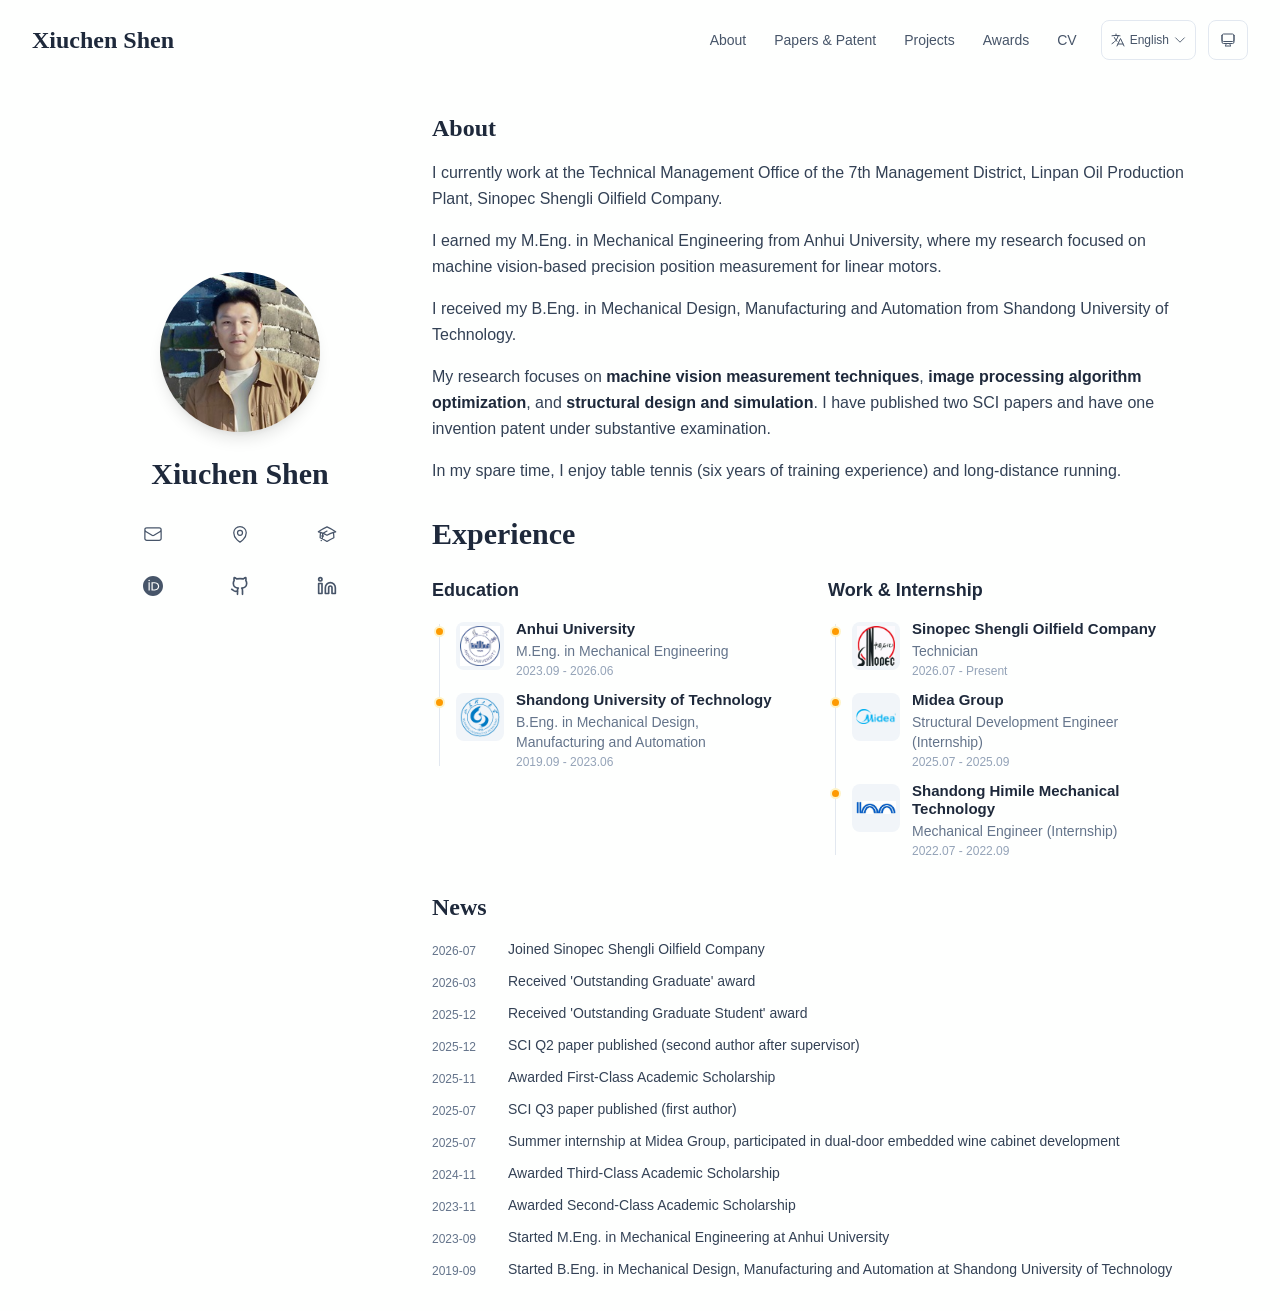
==== commit 1ec3be5b: "Layout social links in 2 rows of 3" ====
--- a/index.html
+++ b/index.html
@@ -1,4 +1,4 @@
-<!DOCTYPE html><html lang="en" class="scroll-smooth"><head><meta charSet="utf-8"/><meta name="viewport" content="width=device-width, initial-scale=1"/><link rel="preload" as="image" href="/logos/ahu.png"/><link rel="preload" as="image" href="/logos/sdut.png"/><link rel="preload" as="image" href="/logos/sinopec.jpeg"/><link rel="preload" as="image" href="/logos/midea.jpeg"/><link rel="preload" as="image" href="/logos/himile.jpeg"/><link rel="stylesheet" href="/_next/static/css/a8b12f526f12cddf.css" data-precedence="next"/><link rel="preload" as="script" fetchPriority="low" href="/_next/static/chunks/webpack-af78f5c2c11af041.js"/><script src="/_next/static/chunks/4bd1b696-87da8c91df6e7ecd.js" async=""></script><script src="/_next/static/chunks/684-3bd1c80b2a2e1efb.js" async=""></script><script src="/_next/static/chunks/main-app-ce86a2521d2cdf64.js" async=""></script><script src="/_next/static/chunks/576-e97fc0a9adde0626.js" async=""></script><script src="/_next/static/chunks/app/layout-102dc34717a74cb3.js" async=""></script><script src="/_next/static/chunks/271-b9ab846b424a447f.js" async=""></script><script src="/_next/static/chunks/18-544ea43a9c8a8d40.js" async=""></script><script src="/_next/static/chunks/568-da5b6611d60bfee8.js" async=""></script><script src="/_next/static/chunks/app/page-3867abb25820400f.js" async=""></script><link rel="icon" href="/favicon.svg" type="image/svg+xml"/><link rel="preload" as="image" href="/bio.jpg"/><script>
+<!DOCTYPE html><html lang="en" class="scroll-smooth"><head><meta charSet="utf-8"/><meta name="viewport" content="width=device-width, initial-scale=1"/><link rel="preload" as="image" href="/logos/ahu.png"/><link rel="preload" as="image" href="/logos/sdut.png"/><link rel="preload" as="image" href="/logos/sinopec.jpeg"/><link rel="preload" as="image" href="/logos/midea.jpeg"/><link rel="preload" as="image" href="/logos/himile.jpeg"/><link rel="stylesheet" href="/_next/static/css/eafecb5d54ad255d.css" data-precedence="next"/><link rel="preload" as="script" fetchPriority="low" href="/_next/static/chunks/webpack-af78f5c2c11af041.js"/><script src="/_next/static/chunks/4bd1b696-87da8c91df6e7ecd.js" async=""></script><script src="/_next/static/chunks/684-3bd1c80b2a2e1efb.js" async=""></script><script src="/_next/static/chunks/main-app-ce86a2521d2cdf64.js" async=""></script><script src="/_next/static/chunks/576-e97fc0a9adde0626.js" async=""></script><script src="/_next/static/chunks/app/layout-102dc34717a74cb3.js" async=""></script><script src="/_next/static/chunks/271-b9ab846b424a447f.js" async=""></script><script src="/_next/static/chunks/18-544ea43a9c8a8d40.js" async=""></script><script src="/_next/static/chunks/568-da5b6611d60bfee8.js" async=""></script><script src="/_next/static/chunks/app/page-b9866f1154ebcb8a.js" async=""></script><link rel="icon" href="/favicon.svg" type="image/svg+xml"/><link rel="preload" as="image" href="/bio.jpg"/><script>
               try {
                 const theme = localStorage.getItem('theme-storage');
                 const parsed = theme ? JSON.parse(theme) : null;
@@ -59,8 +59,8 @@
       root.lang = 'en';
       root.setAttribute('data-locale', 'en');
     }
-  </script><title>Xiuchen Shen</title><meta name="description" content="M.Eng. in Mechanical Engineering, Anhui University · Structural Design / Machine Vision / Precision Measurement"/><meta name="author" content="Xiuchen Shen"/><meta name="keywords" content="Xiuchen Shen,PhD,Research,Sinopec Shengli Oilfield Company"/><meta name="creator" content="Xiuchen Shen"/><meta name="publisher" content="Xiuchen Shen"/><meta property="og:title" content="Xiuchen Shen"/><meta property="og:description" content="M.Eng. in Mechanical Engineering, Anhui University · Structural Design / Machine Vision / Precision Measurement"/><meta property="og:site_name" content="Xiuchen Shen&#x27;s Academic Website"/><meta property="og:locale" content="en_US"/><meta property="og:type" content="website"/><meta name="twitter:card" content="summary"/><meta name="twitter:title" content="Xiuchen Shen"/><meta name="twitter:description" content="M.Eng. in Mechanical Engineering, Anhui University · Structural Design / Machine Vision / Precision Measurement"/><link rel="icon" href="/favicon.svg"/><script>document.querySelectorAll('body link[rel="icon"], body link[rel="apple-touch-icon"]').forEach(el => document.head.appendChild(el))</script><script src="/_next/static/chunks/polyfills-42372ed130431b0a.js" noModule=""></script></head><body class="font-sans antialiased"><div style="visibility:hidden"><nav class="fixed top-0 left-0 right-0 z-50" data-headlessui-state=""><div class="anim-nav transition-all duration-300 ease-out bg-transparent"><div class="max-w-7xl mx-auto px-4 sm:px-6 lg:px-8"><div class="flex justify-between items-center h-16 lg:h-20"><div class="flex-shrink-0 hover:scale-105 active:scale-95 transition-transform duration-200"><a href="/" class="text-xl lg:text-2xl font-serif font-semibold text-primary hover:text-accent transition-colors duration-200">Xiuchen Shen</a></div><div class="hidden lg:block"><div class="ml-10 flex items-center space-x-3"><div class="relative flex items-baseline space-x-1"><a href="/" data-nav-href="/" class="relative px-3 py-2 text-sm font-medium rounded-lg transition-colors duration-150 text-primary">About</a><a href="/publications" data-nav-href="/publications" class="relative px-3 py-2 text-sm font-medium rounded-lg transition-colors duration-150 text-neutral-600">Papers &amp; Patent</a><a href="/research" data-nav-href="/research" class="relative px-3 py-2 text-sm font-medium rounded-lg transition-colors duration-150 text-neutral-600">Projects</a><a href="/awards" data-nav-href="/awards" class="relative px-3 py-2 text-sm font-medium rounded-lg transition-colors duration-150 text-neutral-600">Awards</a><a href="/cv" data-nav-href="/cv" class="relative px-3 py-2 text-sm font-medium rounded-lg transition-colors duration-150 text-neutral-600">CV</a></div><div class="flex items-center justify-center w-14 h-10 rounded-lg border border-neutral-200 dark:border-[rgba(148,163,184,0.24)] bg-background dark:bg-neutral-800"><div class="w-6 h-4 rounded bg-neutral-300 animate-pulse"></div></div><div class="flex items-center justify-center w-10 h-10 rounded-lg border border-neutral-200 dark:border-[rgba(148,163,184,0.24)] bg-background dark:bg-neutral-800"><div class="w-4 h-4 rounded-full bg-neutral-300 animate-pulse"></div></div></div></div><div class="lg:hidden flex items-center space-x-2"><div class="flex items-center justify-center w-14 h-10 rounded-lg border border-neutral-200 dark:border-[rgba(148,163,184,0.24)] bg-background dark:bg-neutral-800"><div class="w-6 h-4 rounded bg-neutral-300 animate-pulse"></div></div><div class="flex items-center justify-center w-10 h-10 rounded-lg border border-neutral-200 dark:border-[rgba(148,163,184,0.24)] bg-background dark:bg-neutral-800"><div class="w-4 h-4 rounded-full bg-neutral-300 animate-pulse"></div></div></div></div></div></div><div class="lg:hidden bg-background/95 backdrop-blur-xl border-b border-neutral-200/50"><div class="px-4 py-2 overflow-x-auto scrollbar-hide"><div class="flex items-center space-x-1 min-w-max"><a href="/" class="px-3 py-1.5 rounded-full text-sm font-medium whitespace-nowrap transition-colors duration-200 bg-amber-500 text-white">About</a><a href="/publications" class="px-3 py-1.5 rounded-full text-sm font-medium whitespace-nowrap transition-colors duration-200 text-neutral-600 hover:text-amber-500 hover:bg-amber-50">Papers &amp; Patent</a><a href="/research" class="px-3 py-1.5 rounded-full text-sm font-medium whitespace-nowrap transition-colors duration-200 text-neutral-600 hover:text-amber-500 hover:bg-amber-50">Projects</a><a href="/awards" class="px-3 py-1.5 rounded-full text-sm font-medium whitespace-nowrap transition-colors duration-200 text-neutral-600 hover:text-amber-500 hover:bg-amber-50">Awards</a><a href="/cv" class="px-3 py-1.5 rounded-full text-sm font-medium whitespace-nowrap transition-colors duration-200 text-neutral-600 hover:text-amber-500 hover:bg-amber-50">CV</a></div></div></div></nav><main class="min-h-screen pt-28 lg:pt-20"><div class="max-w-6xl mx-auto px-4 sm:px-6 lg:px-8 py-8 bg-background min-h-screen"><div class="lg:flex lg:gap-12"><div class="lg:w-72 lg:flex-shrink-0"><div class="lg:fixed lg:w-72 lg:top-0 lg:h-screen lg:flex lg:items-center"><div class="w-full"><div class="anim-in" style="animation-delay:0s;animation-duration:0.6s"><div class="w-40 aspect-square mx-auto mb-6 rounded-full shadow-lg hover:shadow-xl transition-all duration-200 hover:scale-105" style="background-image:url(/bio.jpg);background-size:275%;background-position:47% 50%;background-repeat:no-repeat"></div><div class="text-center mb-6"><h1 class="text-3xl font-serif font-bold text-primary mb-2">Xiuchen Shen</h1></div><div class="flex flex-wrap justify-center gap-3 sm:gap-4 mb-6 relative px-2"><div class="relative"><button class="p-2 sm:p-2 transition-colors duration-200 text-neutral-600 dark:text-neutral-400 hover:text-accent" aria-label="Email"><svg xmlns="http://www.w3.org/2000/svg" fill="none" viewBox="0 0 24 24" stroke-width="1.5" stroke="currentColor" aria-hidden="true" data-slot="icon" class="h-5 w-5"><path stroke-linecap="round" stroke-linejoin="round" d="M21.75 6.75v10.5a2.25 2.25 0 0 1-2.25 2.25h-15a2.25 2.25 0 0 1-2.25-2.25V6.75m19.5 0A2.25 2.25 0 0 0 19.5 4.5h-15a2.25 2.25 0 0 0-2.25 2.25m19.5 0v.243a2.25 2.25 0 0 1-1.07 1.916l-7.5 4.615a2.25 2.25 0 0 1-2.36 0L3.32 8.91a2.25 2.25 0 0 1-1.07-1.916V6.75"></path></svg></button></div><div class="relative"><button class="p-2 sm:p-2 transition-colors duration-200 text-neutral-600 dark:text-neutral-400 hover:text-accent" aria-label="Location"><svg xmlns="http://www.w3.org/2000/svg" fill="none" viewBox="0 0 24 24" stroke-width="1.5" stroke="currentColor" aria-hidden="true" data-slot="icon" class="h-5 w-5"><path stroke-linecap="round" stroke-linejoin="round" d="M15 10.5a3 3 0 1 1-6 0 3 3 0 0 1 6 0Z"></path><path stroke-linecap="round" stroke-linejoin="round" d="M19.5 10.5c0 7.142-7.5 11.25-7.5 11.25S4.5 17.642 4.5 10.5a7.5 7.5 0 1 1 15 0Z"></path></svg></button></div><a href="https://scholar.google.com" target="_blank" rel="noopener noreferrer" class="p-2 sm:p-2 text-neutral-600 dark:text-neutral-400 hover:text-accent transition-colors duration-200" aria-label="Google Scholar"><svg xmlns="http://www.w3.org/2000/svg" fill="none" viewBox="0 0 24 24" stroke-width="1.5" stroke="currentColor" aria-hidden="true" data-slot="icon" class="h-5 w-5"><path stroke-linecap="round" stroke-linejoin="round" d="M4.26 10.147a60.438 60.438 0 0 0-.491 6.347A48.62 48.62 0 0 1 12 20.904a48.62 48.62 0 0 1 8.232-4.41 60.46 60.46 0 0 0-.491-6.347m-15.482 0a50.636 50.636 0 0 0-2.658-.813A59.906 59.906 0 0 1 12 3.493a59.903 59.903 0 0 1 10.399 5.84c-.896.248-1.783.52-2.658.814m-15.482 0A50.717 50.717 0 0 1 12 13.489a50.702 50.702 0 0 1 7.74-3.342M6.75 15a.75.75 0 1 0 0-1.5.75.75 0 0 0 0 1.5Zm0 0v-3.675A55.378 55.378 0 0 1 12 8.443m-7.007 11.55A5.981 5.981 0 0 0 6.75 15.75v-1.5"></path></svg></a><a href="https://orcid.org/0009-0000-3055-7019" target="_blank" rel="noopener noreferrer" class="p-2 sm:p-2 text-neutral-600 dark:text-neutral-400 hover:text-accent transition-colors duration-200" aria-label="ORCID"><svg viewBox="0 0 24 24" fill="currentColor" class="h-5 w-5" xmlns="http://www.w3.org/2000/svg"><path d="M12 0C5.372 0 0 5.372 0 12s5.372 12 12 12 12-5.372 12-12S18.628 0 12 0zM7.369 4.378c.525 0 .947.431.947.947s-.422.947-.947.947a.95.95 0 0 1-.947-.947c0-.525.422-.947.947-.947zm-.722 3.038h1.444v10.041H6.647V7.416zm3.562 0h3.9c3.712 0 5.344 2.653 5.344 5.025 0 2.578-2.016 5.025-5.325 5.025h-3.919V7.416zm1.444 1.303v7.444h2.297c3.272 0 4.022-2.484 4.022-3.722 0-2.016-1.284-3.722-4.097-3.722h-2.222z"></path></svg></a><a href="https://github.com/sxczry-dot" target="_blank" rel="noopener noreferrer" class="p-2 sm:p-2 text-neutral-600 dark:text-neutral-400 hover:text-accent transition-colors duration-200" aria-label="GitHub"><svg xmlns="http://www.w3.org/2000/svg" width="24" height="24" viewBox="0 0 24 24" fill="none" stroke="currentColor" stroke-width="2" stroke-linecap="round" stroke-linejoin="round" class="lucide lucide-github h-5 w-5" aria-hidden="true"><path d="M15 22v-4a4.8 4.8 0 0 0-1-3.5c3 0 6-2 6-5.5.08-1.25-.27-2.48-1-3.5.28-1.15.28-2.35 0-3.5 0 0-1 0-3 1.5-2.64-.5-5.36-.5-8 0C6 2 5 2 5 2c-.3 1.15-.3 2.35 0 3.5A5.403 5.403 0 0 0 4 9c0 3.5 3 5.5 6 5.5-.39.49-.68 1.05-.85 1.65-.17.6-.22 1.23-.15 1.85v4"></path><path d="M9 18c-4.51 2-5-2-7-2"></path></svg></a><a href="https://www.linkedin.com/in/秀琛-沈-8b1a542b4" target="_blank" rel="noopener noreferrer" class="p-2 sm:p-2 text-neutral-600 dark:text-neutral-400 hover:text-accent transition-colors duration-200" aria-label="LinkedIn"><svg xmlns="http://www.w3.org/2000/svg" width="24" height="24" viewBox="0 0 24 24" fill="none" stroke="currentColor" stroke-width="2" stroke-linecap="round" stroke-linejoin="round" class="lucide lucide-linkedin h-5 w-5" aria-hidden="true"><path d="M16 8a6 6 0 0 1 6 6v7h-4v-7a2 2 0 0 0-2-2 2 2 0 0 0-2 2v7h-4v-7a6 6 0 0 1 6-6z"></path><rect width="4" height="12" x="2" y="9"></rect><circle cx="4" cy="4" r="2"></circle></svg></a></div></div></div></div></div><div class="flex-1 min-w-0 space-y-8"><section id="about" class="scroll-mt-24 space-y-8"><section class="anim-in" style="animation-delay:0.2s;animation-duration:0.6s"><h2 class="text-2xl font-serif font-bold text-primary mb-4">About</h2><div class="text-neutral-700 dark:text-neutral-600 leading-relaxed"><p class="mb-4 last:mb-0">I currently work at the Technical Management Office of the 7th Management District, Linpan Oil Production Plant, Sinopec Shengli Oilfield Company.</p>
+  </script><title>Xiuchen Shen</title><meta name="description" content="M.Eng. in Mechanical Engineering, Anhui University · Structural Design / Machine Vision / Precision Measurement"/><meta name="author" content="Xiuchen Shen"/><meta name="keywords" content="Xiuchen Shen,PhD,Research,Sinopec Shengli Oilfield Company"/><meta name="creator" content="Xiuchen Shen"/><meta name="publisher" content="Xiuchen Shen"/><meta property="og:title" content="Xiuchen Shen"/><meta property="og:description" content="M.Eng. in Mechanical Engineering, Anhui University · Structural Design / Machine Vision / Precision Measurement"/><meta property="og:site_name" content="Xiuchen Shen&#x27;s Academic Website"/><meta property="og:locale" content="en_US"/><meta property="og:type" content="website"/><meta name="twitter:card" content="summary"/><meta name="twitter:title" content="Xiuchen Shen"/><meta name="twitter:description" content="M.Eng. in Mechanical Engineering, Anhui University · Structural Design / Machine Vision / Precision Measurement"/><link rel="icon" href="/favicon.svg"/><script>document.querySelectorAll('body link[rel="icon"], body link[rel="apple-touch-icon"]').forEach(el => document.head.appendChild(el))</script><script src="/_next/static/chunks/polyfills-42372ed130431b0a.js" noModule=""></script></head><body class="font-sans antialiased"><div style="visibility:hidden"><nav class="fixed top-0 left-0 right-0 z-50" data-headlessui-state=""><div class="anim-nav transition-all duration-300 ease-out bg-transparent"><div class="max-w-7xl mx-auto px-4 sm:px-6 lg:px-8"><div class="flex justify-between items-center h-16 lg:h-20"><div class="flex-shrink-0 hover:scale-105 active:scale-95 transition-transform duration-200"><a href="/" class="text-xl lg:text-2xl font-serif font-semibold text-primary hover:text-accent transition-colors duration-200">Xiuchen Shen</a></div><div class="hidden lg:block"><div class="ml-10 flex items-center space-x-3"><div class="relative flex items-baseline space-x-1"><a href="/" data-nav-href="/" class="relative px-3 py-2 text-sm font-medium rounded-lg transition-colors duration-150 text-primary">About</a><a href="/publications" data-nav-href="/publications" class="relative px-3 py-2 text-sm font-medium rounded-lg transition-colors duration-150 text-neutral-600">Papers &amp; Patent</a><a href="/research" data-nav-href="/research" class="relative px-3 py-2 text-sm font-medium rounded-lg transition-colors duration-150 text-neutral-600">Projects</a><a href="/awards" data-nav-href="/awards" class="relative px-3 py-2 text-sm font-medium rounded-lg transition-colors duration-150 text-neutral-600">Awards</a><a href="/cv" data-nav-href="/cv" class="relative px-3 py-2 text-sm font-medium rounded-lg transition-colors duration-150 text-neutral-600">CV</a></div><div class="flex items-center justify-center w-14 h-10 rounded-lg border border-neutral-200 dark:border-[rgba(148,163,184,0.24)] bg-background dark:bg-neutral-800"><div class="w-6 h-4 rounded bg-neutral-300 animate-pulse"></div></div><div class="flex items-center justify-center w-10 h-10 rounded-lg border border-neutral-200 dark:border-[rgba(148,163,184,0.24)] bg-background dark:bg-neutral-800"><div class="w-4 h-4 rounded-full bg-neutral-300 animate-pulse"></div></div></div></div><div class="lg:hidden flex items-center space-x-2"><div class="flex items-center justify-center w-14 h-10 rounded-lg border border-neutral-200 dark:border-[rgba(148,163,184,0.24)] bg-background dark:bg-neutral-800"><div class="w-6 h-4 rounded bg-neutral-300 animate-pulse"></div></div><div class="flex items-center justify-center w-10 h-10 rounded-lg border border-neutral-200 dark:border-[rgba(148,163,184,0.24)] bg-background dark:bg-neutral-800"><div class="w-4 h-4 rounded-full bg-neutral-300 animate-pulse"></div></div></div></div></div></div><div class="lg:hidden bg-background/95 backdrop-blur-xl border-b border-neutral-200/50"><div class="px-4 py-2 overflow-x-auto scrollbar-hide"><div class="flex items-center space-x-1 min-w-max"><a href="/" class="px-3 py-1.5 rounded-full text-sm font-medium whitespace-nowrap transition-colors duration-200 bg-amber-500 text-white">About</a><a href="/publications" class="px-3 py-1.5 rounded-full text-sm font-medium whitespace-nowrap transition-colors duration-200 text-neutral-600 hover:text-amber-500 hover:bg-amber-50">Papers &amp; Patent</a><a href="/research" class="px-3 py-1.5 rounded-full text-sm font-medium whitespace-nowrap transition-colors duration-200 text-neutral-600 hover:text-amber-500 hover:bg-amber-50">Projects</a><a href="/awards" class="px-3 py-1.5 rounded-full text-sm font-medium whitespace-nowrap transition-colors duration-200 text-neutral-600 hover:text-amber-500 hover:bg-amber-50">Awards</a><a href="/cv" class="px-3 py-1.5 rounded-full text-sm font-medium whitespace-nowrap transition-colors duration-200 text-neutral-600 hover:text-amber-500 hover:bg-amber-50">CV</a></div></div></div></nav><main class="min-h-screen pt-28 lg:pt-20"><div class="max-w-6xl mx-auto px-4 sm:px-6 lg:px-8 py-8 bg-background min-h-screen"><div class="lg:flex lg:gap-12"><div class="lg:w-72 lg:flex-shrink-0"><div class="lg:fixed lg:w-72 lg:top-0 lg:h-screen lg:flex lg:items-center"><div class="w-full"><div class="anim-in" style="animation-delay:0s;animation-duration:0.6s"><div class="w-40 aspect-square mx-auto mb-6 rounded-full shadow-lg hover:shadow-xl transition-all duration-200 hover:scale-105" style="background-image:url(/bio.jpg);background-size:275%;background-position:47% 50%;background-repeat:no-repeat"></div><div class="text-center mb-6"><h1 class="text-3xl font-serif font-bold text-primary mb-2">Xiuchen Shen</h1></div><div class="grid grid-cols-3 gap-3 sm:gap-4 mb-6 relative px-2 max-w-[260px] mx-auto justify-items-center"><div class="relative"><button class="p-2 sm:p-2 transition-colors duration-200 text-neutral-600 dark:text-neutral-400 hover:text-accent" aria-label="Email"><svg xmlns="http://www.w3.org/2000/svg" fill="none" viewBox="0 0 24 24" stroke-width="1.5" stroke="currentColor" aria-hidden="true" data-slot="icon" class="h-5 w-5"><path stroke-linecap="round" stroke-linejoin="round" d="M21.75 6.75v10.5a2.25 2.25 0 0 1-2.25 2.25h-15a2.25 2.25 0 0 1-2.25-2.25V6.75m19.5 0A2.25 2.25 0 0 0 19.5 4.5h-15a2.25 2.25 0 0 0-2.25 2.25m19.5 0v.243a2.25 2.25 0 0 1-1.07 1.916l-7.5 4.615a2.25 2.25 0 0 1-2.36 0L3.32 8.91a2.25 2.25 0 0 1-1.07-1.916V6.75"></path></svg></button></div><div class="relative"><button class="p-2 sm:p-2 transition-colors duration-200 text-neutral-600 dark:text-neutral-400 hover:text-accent" aria-label="Location"><svg xmlns="http://www.w3.org/2000/svg" fill="none" viewBox="0 0 24 24" stroke-width="1.5" stroke="currentColor" aria-hidden="true" data-slot="icon" class="h-5 w-5"><path stroke-linecap="round" stroke-linejoin="round" d="M15 10.5a3 3 0 1 1-6 0 3 3 0 0 1 6 0Z"></path><path stroke-linecap="round" stroke-linejoin="round" d="M19.5 10.5c0 7.142-7.5 11.25-7.5 11.25S4.5 17.642 4.5 10.5a7.5 7.5 0 1 1 15 0Z"></path></svg></button></div><a href="https://scholar.google.com" target="_blank" rel="noopener noreferrer" class="p-2 sm:p-2 text-neutral-600 dark:text-neutral-400 hover:text-accent transition-colors duration-200" aria-label="Google Scholar"><svg xmlns="http://www.w3.org/2000/svg" fill="none" viewBox="0 0 24 24" stroke-width="1.5" stroke="currentColor" aria-hidden="true" data-slot="icon" class="h-5 w-5"><path stroke-linecap="round" stroke-linejoin="round" d="M4.26 10.147a60.438 60.438 0 0 0-.491 6.347A48.62 48.62 0 0 1 12 20.904a48.62 48.62 0 0 1 8.232-4.41 60.46 60.46 0 0 0-.491-6.347m-15.482 0a50.636 50.636 0 0 0-2.658-.813A59.906 59.906 0 0 1 12 3.493a59.903 59.903 0 0 1 10.399 5.84c-.896.248-1.783.52-2.658.814m-15.482 0A50.717 50.717 0 0 1 12 13.489a50.702 50.702 0 0 1 7.74-3.342M6.75 15a.75.75 0 1 0 0-1.5.75.75 0 0 0 0 1.5Zm0 0v-3.675A55.378 55.378 0 0 1 12 8.443m-7.007 11.55A5.981 5.981 0 0 0 6.75 15.75v-1.5"></path></svg></a><a href="https://orcid.org/0009-0000-3055-7019" target="_blank" rel="noopener noreferrer" class="p-2 sm:p-2 text-neutral-600 dark:text-neutral-400 hover:text-accent transition-colors duration-200" aria-label="ORCID"><svg viewBox="0 0 24 24" fill="currentColor" class="h-5 w-5" xmlns="http://www.w3.org/2000/svg"><path d="M12 0C5.372 0 0 5.372 0 12s5.372 12 12 12 12-5.372 12-12S18.628 0 12 0zM7.369 4.378c.525 0 .947.431.947.947s-.422.947-.947.947a.95.95 0 0 1-.947-.947c0-.525.422-.947.947-.947zm-.722 3.038h1.444v10.041H6.647V7.416zm3.562 0h3.9c3.712 0 5.344 2.653 5.344 5.025 0 2.578-2.016 5.025-5.325 5.025h-3.919V7.416zm1.444 1.303v7.444h2.297c3.272 0 4.022-2.484 4.022-3.722 0-2.016-1.284-3.722-4.097-3.722h-2.222z"></path></svg></a><a href="https://github.com/sxczry-dot" target="_blank" rel="noopener noreferrer" class="p-2 sm:p-2 text-neutral-600 dark:text-neutral-400 hover:text-accent transition-colors duration-200" aria-label="GitHub"><svg xmlns="http://www.w3.org/2000/svg" width="24" height="24" viewBox="0 0 24 24" fill="none" stroke="currentColor" stroke-width="2" stroke-linecap="round" stroke-linejoin="round" class="lucide lucide-github h-5 w-5" aria-hidden="true"><path d="M15 22v-4a4.8 4.8 0 0 0-1-3.5c3 0 6-2 6-5.5.08-1.25-.27-2.48-1-3.5.28-1.15.28-2.35 0-3.5 0 0-1 0-3 1.5-2.64-.5-5.36-.5-8 0C6 2 5 2 5 2c-.3 1.15-.3 2.35 0 3.5A5.403 5.403 0 0 0 4 9c0 3.5 3 5.5 6 5.5-.39.49-.68 1.05-.85 1.65-.17.6-.22 1.23-.15 1.85v4"></path><path d="M9 18c-4.51 2-5-2-7-2"></path></svg></a><a href="https://www.linkedin.com/in/秀琛-沈-8b1a542b4" target="_blank" rel="noopener noreferrer" class="p-2 sm:p-2 text-neutral-600 dark:text-neutral-400 hover:text-accent transition-colors duration-200" aria-label="LinkedIn"><svg xmlns="http://www.w3.org/2000/svg" width="24" height="24" viewBox="0 0 24 24" fill="none" stroke="currentColor" stroke-width="2" stroke-linecap="round" stroke-linejoin="round" class="lucide lucide-linkedin h-5 w-5" aria-hidden="true"><path d="M16 8a6 6 0 0 1 6 6v7h-4v-7a2 2 0 0 0-2-2 2 2 0 0 0-2 2v7h-4v-7a6 6 0 0 1 6-6z"></path><rect width="4" height="12" x="2" y="9"></rect><circle cx="4" cy="4" r="2"></circle></svg></a></div></div></div></div></div><div class="flex-1 min-w-0 space-y-8"><section id="about" class="scroll-mt-24 space-y-8"><section class="anim-in" style="animation-delay:0.2s;animation-duration:0.6s"><h2 class="text-2xl font-serif font-bold text-primary mb-4">About</h2><div class="text-neutral-700 dark:text-neutral-600 leading-relaxed"><p class="mb-4 last:mb-0">I currently work at the Technical Management Office of the 7th Management District, Linpan Oil Production Plant, Sinopec Shengli Oilfield Company.</p>
 <p class="mb-4 last:mb-0">I earned my M.Eng. in Mechanical Engineering from Anhui University, where my research focused on machine vision-based precision position measurement for linear motors.</p>
 <p class="mb-4 last:mb-0">I received my B.Eng. in Mechanical Design, Manufacturing and Automation from Shandong University of Technology.</p>
 <p class="mb-4 last:mb-0">My research focuses on <strong class="font-semibold text-primary">machine vision measurement techniques</strong>, <strong class="font-semibold text-primary">image processing algorithm optimization</strong>, and <strong class="font-semibold text-primary">structural design and simulation</strong>. I have published two SCI papers and have one invention patent under substantive examination.</p>
-<p class="mb-4 last:mb-0">In my spare time, I enjoy table tennis (six years of training experience) and long-distance running.</p></div></section><div class="anim-in" style="animation-delay:0.4s;animation-duration:0.6s"><div class="mb-6"><h1 class="text-3xl font-serif font-bold text-primary">Experience</h1></div><div class="grid grid-cols-1 md:grid-cols-2 gap-10"><div><h2 class="text-lg font-semibold text-primary mb-4">Education</h2><div class="relative pl-6"><div class="absolute left-[7px] top-1 bottom-1 w-px bg-neutral-200 dark:bg-neutral-600"></div><div class="space-y-3"><div class="anim-in relative" style="animation-delay:0s;animation-duration:0.3s"><div class="absolute -left-[20px] top-[8px] w-[7px] h-[7px] rounded-full bg-amber-500 ring-2 ring-amber-100 dark:ring-amber-900/30"></div><div class="flex items-start gap-3"><div class="flex-shrink-0 w-12 h-12 rounded-lg bg-neutral-100 dark:bg-neutral-800 overflow-hidden flex items-center justify-center mt-0.5"><img src="/logos/ahu.png" alt="" class="w-full h-full object-contain p-1"/></div><div class="flex-grow min-w-0"><p class="font-semibold text-primary text-[15px] leading-tight">Anhui University</p><p class="text-sm text-neutral-500 mt-0.5">M.Eng. in Mechanical Engineering</p><p class="text-xs text-neutral-400 mt-0.5">2023.09 - 2026.06</p></div></div></div><div class="anim-in relative" style="animation-delay:0.06s;animation-duration:0.3s"><div class="absolute -left-[20px] top-[8px] w-[7px] h-[7px] rounded-full bg-amber-500 ring-2 ring-amber-100 dark:ring-amber-900/30"></div><div class="flex items-start gap-3"><div class="flex-shrink-0 w-12 h-12 rounded-lg bg-neutral-100 dark:bg-neutral-800 overflow-hidden flex items-center justify-center mt-0.5"><img src="/logos/sdut.png" alt="" class="w-full h-full object-contain p-1"/></div><div class="flex-grow min-w-0"><p class="font-semibold text-primary text-[15px] leading-tight">Shandong University of Technology</p><p class="text-sm text-neutral-500 mt-0.5">B.Eng. in Mechanical Design, Manufacturing and Automation</p><p class="text-xs text-neutral-400 mt-0.5">2019.09 - 2023.06</p></div></div></div></div></div></div><div><h2 class="text-lg font-semibold text-primary mb-4">Work &amp; Internship</h2><div class="relative pl-6"><div class="absolute left-[7px] top-1 bottom-1 w-px bg-neutral-200 dark:bg-neutral-600"></div><div class="space-y-3"><div class="anim-in relative" style="animation-delay:0s;animation-duration:0.3s"><div class="absolute -left-[20px] top-[8px] w-[7px] h-[7px] rounded-full bg-amber-500 ring-2 ring-amber-100 dark:ring-amber-900/30"></div><div class="flex items-start gap-3"><div class="flex-shrink-0 w-12 h-12 rounded-lg bg-neutral-100 dark:bg-neutral-800 overflow-hidden flex items-center justify-center mt-0.5"><img src="/logos/sinopec.jpeg" alt="" class="w-full h-full object-contain p-1"/></div><div class="flex-grow min-w-0"><p class="font-semibold text-primary text-[15px] leading-tight">Sinopec Shengli Oilfield Company</p><p class="text-sm text-neutral-500 mt-0.5">Technician</p><p class="text-xs text-neutral-400 mt-0.5">2026.07 - Present</p></div></div></div><div class="anim-in relative" style="animation-delay:0.06s;animation-duration:0.3s"><div class="absolute -left-[20px] top-[8px] w-[7px] h-[7px] rounded-full bg-amber-500 ring-2 ring-amber-100 dark:ring-amber-900/30"></div><div class="flex items-start gap-3"><div class="flex-shrink-0 w-12 h-12 rounded-lg bg-neutral-100 dark:bg-neutral-800 overflow-hidden flex items-center justify-center mt-0.5"><img src="/logos/midea.jpeg" alt="" class="w-full h-full object-contain p-1"/></div><div class="flex-grow min-w-0"><p class="font-semibold text-primary text-[15px] leading-tight">Midea Group</p><p class="text-sm text-neutral-500 mt-0.5">Structural Development Engineer (Internship)</p><p class="text-xs text-neutral-400 mt-0.5">2025.07 - 2025.09</p></div></div></div><div class="anim-in relative" style="animation-delay:0.12s;animation-duration:0.3s"><div class="absolute -left-[20px] top-[8px] w-[7px] h-[7px] rounded-full bg-amber-500 ring-2 ring-amber-100 dark:ring-amber-900/30"></div><div class="flex items-start gap-3"><div class="flex-shrink-0 w-12 h-12 rounded-lg bg-neutral-100 dark:bg-neutral-800 overflow-hidden flex items-center justify-center mt-0.5"><img src="/logos/himile.jpeg" alt="" class="w-full h-full object-contain p-1"/></div><div class="flex-grow min-w-0"><p class="font-semibold text-primary text-[15px] leading-tight">Shandong Himile Mechanical Technology</p><p class="text-sm text-neutral-500 mt-0.5">Mechanical Engineer (Internship)</p><p class="text-xs text-neutral-400 mt-0.5">2022.07 - 2022.09</p></div></div></div></div></div></div></div></div><section class="anim-in" style="animation-delay:0.5s;animation-duration:0.6s"><h2 class="text-2xl font-serif font-bold text-primary mb-4">News</h2><div class="space-y-3"><div class="flex items-start space-x-3"><span class="text-xs text-neutral-500 mt-1 w-16 flex-shrink-0">2026-07</span><p class="text-sm text-neutral-700">Joined Sinopec Shengli Oilfield Company</p></div><div class="flex items-start space-x-3"><span class="text-xs text-neutral-500 mt-1 w-16 flex-shrink-0">2026-03</span><p class="text-sm text-neutral-700">Received &#x27;Outstanding Graduate&#x27; award</p></div><div class="flex items-start space-x-3"><span class="text-xs text-neutral-500 mt-1 w-16 flex-shrink-0">2025-12</span><p class="text-sm text-neutral-700">Received &#x27;Outstanding Graduate Student&#x27; award</p></div><div class="flex items-start space-x-3"><span class="text-xs text-neutral-500 mt-1 w-16 flex-shrink-0">2025-12</span><p class="text-sm text-neutral-700">SCI Q2 paper published (second author after supervisor)</p></div><div class="flex items-start space-x-3"><span class="text-xs text-neutral-500 mt-1 w-16 flex-shrink-0">2025-11</span><p class="text-sm text-neutral-700">Awarded First-Class Academic Scholarship</p></div><div class="flex items-start space-x-3"><span class="text-xs text-neutral-500 mt-1 w-16 flex-shrink-0">2025-07</span><p class="text-sm text-neutral-700">SCI Q3 paper published (first author)</p></div><div class="flex items-start space-x-3"><span class="text-xs text-neutral-500 mt-1 w-16 flex-shrink-0">2025-07</span><p class="text-sm text-neutral-700">Summer internship at Midea Group, participated in dual-door embedded wine cabinet development</p></div><div class="flex items-start space-x-3"><span class="text-xs text-neutral-500 mt-1 w-16 flex-shrink-0">2024-11</span><p class="text-sm text-neutral-700">Awarded Third-Class Academic Scholarship</p></div><div class="flex items-start space-x-3"><span class="text-xs text-neutral-500 mt-1 w-16 flex-shrink-0">2023-11</span><p class="text-sm text-neutral-700">Awarded Second-Class Academic Scholarship</p></div><div class="flex items-start space-x-3"><span class="text-xs text-neutral-500 mt-1 w-16 flex-shrink-0">2023-09</span><p class="text-sm text-neutral-700">Started M.Eng. in Mechanical Engineering at Anhui University</p></div><div class="flex items-start space-x-3"><span class="text-xs text-neutral-500 mt-1 w-16 flex-shrink-0">2019-09</span><p class="text-sm text-neutral-700">Started B.Eng. in Mechanical Design, Manufacturing and Automation at Shandong University of Technology</p></div></div></section></section></div></div></div><!--$--><!--/$--><!--$--><!--/$--></main></div><script src="/_next/static/chunks/webpack-af78f5c2c11af041.js" async=""></script><script>(self.__next_f=self.__next_f||[]).push([0])</script><script>self.__next_f.push([1,"1:\"$Sreact.fragment\"\n3:I[3719,[\"576\",\"static/chunks/576-e97fc0a9adde0626.js\",\"177\",\"static/chunks/app/layout-102dc34717a74cb3.js\"],\"ThemeProvider\"]\n4:I[310,[\"576\",\"static/chunks/576-e97fc0a9adde0626.js\",\"177\",\"static/chunks/app/layout-102dc34717a74cb3.js\"],\"LocaleProvider\"]\n5:I[4574,[\"576\",\"static/chunks/576-e97fc0a9adde0626.js\",\"177\",\"static/chunks/app/layout-102dc34717a74cb3.js\"],\"default\"]\n6:I[7555,[],\"\"]\n7:I[1295,[],\"\"]\n8:I[2038,[\"271\",\"static/chunks/271-b9ab846b424a447f.js\",\"18\",\"static/chunks/18-544ea43a9c8a8d40.js\",\"568\",\"static/chunks/568-da5b6611d60bfee8.js\",\"974\",\"static/chunks/app/page-3867abb25820400f.js\"],\"default\"]\n9:I[9665,[],\"MetadataBoundary\"]\nb:I[9665,[],\"OutletBoundary\"]\ne:I[4911,[],\"AsyncMetadataOutlet\"]\n10:I[9665,[],\"ViewportBoundary\"]\n12:I[6614,[],\"\"]\n:HL[\"/_next/static/css/a8b12f526f12cddf.css\",\"style\"]\n2:T5d7,\n    try {\n      const cfg = {\"enabled\":true,\"locales\":[\"zh\",\"en\"],\"defaultLocale\":\"en\",\"mode\":\"auto\",\"fixedLocale\":\"en\",\"persist\":true,\"switcher\":true,\"labels\":{\"zh\":\"中文\",\"en\":\"English\"}};\n      const storageKey = 'locale-storage';\n      const normalize = (value) =\u003e typeof value === 'string' ? value.trim().replace('_', '-').toLowerCase() : '';\n      const matchLocale = (candidate) =\u003e {\n        const normalized = normalize(candidate);\n        if (!normalized) return null;\n        if (cfg.locales.includes(normalized)) return normalized;\n        const language = normalized.split('-')[0];\n        if (cfg.locales.includes(language)) return language;\n        return null;\n      };\n\n      let resolved = null;\n\n      if (!cfg.enabled) {\n        resolved = cfg.defaultLocale;\n      } else if (cfg.persist) {\n        resolved = matchLocale(localStorage.getItem(storageKey));\n      }\n\n      if (!resolved) {\n        if (cfg.mode === 'fixed') {\n          resolved = cfg.fixedLocale;\n        } else {\n          resolved = matchLocale(navigator.language);\n        }\n      }\n\n      if (!resolved) {\n        resolved = cfg.defaultLocale;\n      }\n\n      const root = document.documentElement;\n      root.la"])</script><script>self.__next_f.push([1,"ng = resolved;\n      root.setAttribute('data-locale', resolved);\n\n      if (cfg.persist) {\n        localStorage.setItem(storageKey, resolved);\n      }\n    } catch (e) {\n      const root = document.documentElement;\n      root.lang = 'en';\n      root.setAttribute('data-locale', 'en');\n    }\n  "])</script><script>self.__next_f.push([1,"0:{\"P\":null,\"b\":\"ybsn5n8ZYVLuXg0LuMDWx\",\"p\":\"\",\"c\":[\"\",\"\"],\"i\":false,\"f\":[[[\"\",{\"children\":[\"__PAGE__\",{}]},\"$undefined\",\"$undefined\",true],[\"\",[\"$\",\"$1\",\"c\",{\"children\":[[[\"$\",\"link\",\"0\",{\"rel\":\"stylesheet\",\"href\":\"/_next/static/css/a8b12f526f12cddf.css\",\"precedence\":\"next\",\"crossOrigin\":\"$undefined\",\"nonce\":\"$undefined\"}]],[\"$\",\"html\",null,{\"lang\":\"en\",\"className\":\"scroll-smooth\",\"suppressHydrationWarning\":true,\"children\":[[\"$\",\"head\",null,{\"children\":[[\"$\",\"link\",null,{\"rel\":\"icon\",\"href\":\"/favicon.svg\",\"type\":\"image/svg+xml\"}],[\"$\",\"link\",null,{\"rel\":\"preload\",\"as\":\"image\",\"href\":\"/bio.jpg\"}],[\"$\",\"script\",null,{\"dangerouslySetInnerHTML\":{\"__html\":\"\\n              try {\\n                const theme = localStorage.getItem('theme-storage');\\n                const parsed = theme ? JSON.parse(theme) : null;\\n                const setting = parsed?.state?.theme || 'system';\\n                const prefersDark = typeof window !== 'undefined' \u0026\u0026 window.matchMedia \u0026\u0026 window.matchMedia('(prefers-color-scheme: dark)').matches;\\n                const effective = setting === 'dark' ? 'dark' : (setting === 'light' ? 'light' : (prefersDark ? 'dark' : 'light'));\\n                var root = document.documentElement;\\n                root.classList.add(effective);\\n                root.setAttribute('data-theme', effective);\\n              } catch (e) {\\n                var root = document.documentElement;\\n                root.classList.add('light');\\n                root.setAttribute('data-theme', 'light');\\n              }\\n            \"}}],[\"$\",\"script\",null,{\"dangerouslySetInnerHTML\":{\"__html\":\"$2\"}}]]}],[\"$\",\"body\",null,{\"className\":\"font-sans antialiased\",\"children\":[\"$\",\"$L3\",null,{\"children\":[\"$\",\"$L4\",null,{\"config\":{\"enabled\":true,\"locales\":[\"zh\",\"en\"],\"defaultLocale\":\"en\",\"mode\":\"auto\",\"fixedLocale\":\"en\",\"persist\":true,\"switcher\":true,\"labels\":{\"zh\":\"中文\",\"en\":\"English\"}},\"children\":[[\"$\",\"$L5\",null,{\"items\":[{\"title\":\"About\",\"type\":\"page\",\"target\":\"about\",\"href\":\"/\"},{\"title\":\"Papers \u0026 Patent\",\"type\":\"page\",\"target\":\"publications\",\"href\":\"/publications\"},{\"title\":\"Projects\",\"type\":\"page\",\"target\":\"research\",\"href\":\"/research\"},{\"title\":\"Awards\",\"type\":\"page\",\"target\":\"awards\",\"href\":\"/awards\"},{\"title\":\"CV\",\"type\":\"page\",\"target\":\"cv\",\"href\":\"/cv\"}],\"siteTitle\":\"Xiuchen Shen\",\"enableOnePageMode\":false,\"i18n\":\"$0:f:0:1:1:props:children:1:props:children:1:props:children:props:children:props:config\",\"itemsByLocale\":{\"zh\":[{\"title\":\"关于我\",\"type\":\"page\",\"target\":\"about\",\"href\":\"/\"},{\"title\":\"论文\u0026专利\",\"type\":\"page\",\"target\":\"publications\",\"href\":\"/publications\"},{\"title\":\"项目\",\"type\":\"page\",\"target\":\"research\",\"href\":\"/research\"},{\"title\":\"奖项\",\"type\":\"page\",\"target\":\"awards\",\"href\":\"/awards\"},{\"title\":\"简历\",\"type\":\"page\",\"target\":\"cv\",\"href\":\"/cv\"}],\"en\":[{\"title\":\"About\",\"type\":\"page\",\"target\":\"about\",\"href\":\"/\"},{\"title\":\"Papers \u0026 Patent\",\"type\":\"page\",\"target\":\"publications\",\"href\":\"/publications\"},{\"title\":\"Projects\",\"type\":\"page\",\"target\":\"research\",\"href\":\"/research\"},{\"title\":\"Awards\",\"type\":\"page\",\"target\":\"awards\",\"href\":\"/awards\"},{\"title\":\"CV\",\"type\":\"page\",\"target\":\"cv\",\"href\":\"/cv\"}]},\"siteTitleByLocale\":{\"zh\":\"沈秀琛\",\"en\":\"Xiuchen Shen\"}}],[\"$\",\"main\",null,{\"className\":\"min-h-screen pt-28 lg:pt-20\",\"children\":[\"$\",\"$L6\",null,{\"parallelRouterKey\":\"children\",\"error\":\"$undefined\",\"errorStyles\":\"$undefined\",\"errorScripts\":\"$undefined\",\"template\":[\"$\",\"$L7\",null,{}],\"templateStyles\":\"$undefined\",\"templateScripts\":\"$undefined\",\"notFound\":[[[\"$\",\"title\",null,{\"children\":\"404: This page could not be found.\"}],[\"$\",\"div\",null,{\"style\":{\"fontFamily\":\"system-ui,\\\"Segoe UI\\\",Roboto,Helvetica,Arial,sans-serif,\\\"Apple Color Emoji\\\",\\\"Segoe UI Emoji\\\"\",\"height\":\"100vh\",\"textAlign\":\"center\",\"display\":\"flex\",\"flexDirection\":\"column\",\"alignItems\":\"center\",\"justifyContent\":\"center\"},\"children\":[\"$\",\"div\",null,{\"children\":[[\"$\",\"style\",null,{\"dangerouslySetInnerHTML\":{\"__html\":\"body{color:#000;background:#fff;margin:0}.next-error-h1{border-right:1px solid rgba(0,0,0,.3)}@media (prefers-color-scheme:dark){body{color:#fff;background:#000}.next-error-h1{border-right:1px solid rgba(255,255,255,.3)}}\"}}],[\"$\",\"h1\",null,{\"className\":\"next-error-h1\",\"style\":{\"display\":\"inline-block\",\"margin\":\"0 20px 0 0\",\"padding\":\"0 23px 0 0\",\"fontSize\":24,\"fontWeight\":500,\"verticalAlign\":\"top\",\"lineHeight\":\"49px\"},\"children\":404}],[\"$\",\"div\",null,{\"style\":{\"display\":\"inline-block\"},\"children\":[\"$\",\"h2\",null,{\"style\":{\"fontSize\":14,\"fontWeight\":400,\"lineHeight\":\"49px\",\"margin\":0},\"children\":\"This page could not be found.\"}]}]]}]}]],[]],\"forbidden\":\"$undefined\",\"unauthorized\":\"$undefined\"}]}]]}]}]}]]}]]}],{\"children\":[\"__PAGE__\",[\"$\",\"$1\",\"c\",{\"children\":[[\"$\",\"$L8\",null,{\"dataByLocale\":{\"zh\":{\"author\":{\"name\":\"沈秀琛\",\"title\":\"技术员\",\"institution\":\"中国石油化工集团胜利油田分公司\",\"avatar\":\"/bio.jpg\"},\"social\":{\"email\":\"sxczry@163.com\",\"location\":\"山东，德州\",\"location_url\":\"https://maps.google.com\",\"location_details\":[\"中国山东省德州市\",\"临邑县临盘街道\"],\"google_scholar\":\"https://scholar.google.com\",\"orcid\":\"https://orcid.org/0009-0000-3055-7019\",\"linkedin\":\"https://www.linkedin.com/in/秀琛-沈-8b1a542b4\",\"github\":\"https://github.com/sxczry-dot\"},\"features\":{\"enable_likes\":true,\"enable_one_page_mode\":false},\"enableOnePageMode\":false,\"researchInterests\":[\"机器视觉测量\",\"精密位移检测\",\"图像处理算法\",\"结构设计与仿真\",\"直线电机控制\"],\"pagesToShow\":[{\"type\":\"about\",\"id\":\"about\",\"sections\":[{\"id\":\"about\",\"type\":\"markdown\",\"source\":\"bio.md\",\"title\":\"关于我\",\"content\":\"我目前就职于中石化胜利油田临盘采油厂第七管理区技术管理室\\r\\n\\r\\n硕士毕业于安徽大学机械工程专业，研究方向为基于机器视觉的直线电机位置精密测量。\\r\\n\\r\\n本科毕业于山东理工大学机械设计制造及其自动化专业。\\r\\n\\r\\n我的研究聚焦于**机器视觉测量技术**、**图像处理算法优化**，以及**结构设计与仿真**。已发表SCI论文两篇，实审发明专利一项。\\r\\n\\r\\n业余热爱乒乓球（六年训练经验）和长跑。\\r\\n\"},{\"id\":\"experience\",\"type\":\"timeline\",\"title\":\"经历\",\"source\":\"experience.toml\",\"groups\":[{\"title\":\"教育经历\",\"items\":[{\"title\":\"安徽大学\",\"subtitle\":\"机械工程硕士\",\"date\":\"2023.09 - 2026.06\",\"image\":\"/logos/ahu.png\",\"content\":\"研究方向：基于机器视觉的直线电机位置精密测量。发表 SCI 论文两篇，实审发明专利一项。\"},{\"title\":\"山东理工大学\",\"subtitle\":\"机械设计制造及其自动化学士\",\"date\":\"2019.09 - 2023.06\",\"image\":\"/logos/sdut.png\",\"content\":\"主修机械原理、机械设计、材料力学、理论力学、机械制造工艺学等课程。\"}]},{\"title\":\"工作\u0026实习经历\",\"items\":[{\"title\":\"中国石油化工股份有限公司胜利油田分公司\",\"subtitle\":\"技术员\",\"date\":\"2026.07 - 至今\",\"image\":\"/logos/sinopec.jpeg\",\"content\":\"就职于临盘采油厂第七管理区技术管理室。\"},{\"title\":\"美的集团股份有限公司\",\"subtitle\":\"结构开发工程师（实习）\",\"date\":\"2025.07 - 2025.09\",\"image\":\"/logos/midea.jpeg\",\"content\":\"参与双开门嵌入式酒柜的结构设计与优化、样机组装与调试、产品质控点交底书的撰写。\"},{\"title\":\"山东豪迈机械科技股份有限公司\",\"subtitle\":\"机械工程师（实习）\",\"date\":\"2022.07 - 2022.09\",\"image\":\"/logos/himile.jpeg\",\"content\":\"完成轮胎模具的安装与调试，掌握各类子午线轮胎模具的制造原理和工艺规程。\"}]}]},{\"id\":\"news\",\"type\":\"list\",\"title\":\"动态\",\"source\":\"news.toml\",\"items\":[{\"date\":\"2026-07\",\"content\":\"入职中国石油化工股份有限公司胜利油田分公司\"},{\"date\":\"2026-03\",\"content\":\"获校级「优秀毕业生」称号\"},{\"date\":\"2025-12\",\"content\":\"获校级「优秀研究生」称号\"},{\"date\":\"2025-12\",\"content\":\"SCI 二区论文发表（导师外一作）\"},{\"date\":\"2025-11\",\"content\":\"获特等学业奖学金\"},{\"date\":\"2025-07\",\"content\":\"SCI 三区论文发表（一作）\"},{\"date\":\"2025-07\",\"content\":\"进入美的集团股份有限公司进行暑期实习，参与双开门嵌入式酒柜的开发\"},{\"date\":\"2024-11\",\"content\":\"获三等学业奖学金\"},{\"date\":\"2023-11\",\"content\":\"获二等学业奖学金\"},{\"date\":\"2023-09\",\"content\":\"进入安徽大学攻读机械工程硕士学位\"},{\"date\":\"2019-09\",\"content\":\"进入山东理工大学攻读机械设计制造及其自动化学士学位\"}]}]}]},\"en\":{\"author\":{\"name\":\"Xiuchen Shen\",\"title\":\"Technician\",\"institution\":\"Sinopec Shengli Oilfield Company\",\"avatar\":\"/bio.jpg\"},\"social\":{\"email\":\"sxczry@163.com\",\"location\":\"Dezhou, Shandong\",\"location_url\":\"https://maps.google.com\",\"location_details\":[\"Linpan Subdistrict, Linyi County,\",\"Dezhou, Shandong, China\"],\"google_scholar\":\"https://scholar.google.com\",\"orcid\":\"https://orcid.org/0009-0000-3055-7019\",\"linkedin\":\"https://www.linkedin.com/in/秀琛-沈-8b1a542b4\",\"github\":\"https://github.com/sxczry-dot\"},\"features\":{\"enable_likes\":true,\"enable_one_page_mode\":false},\"enableOnePageMode\":false,\"researchInterests\":[\"Machine Vision Measurement\",\"Precision Displacement Detection\",\"Image Processing Algorithms\",\"Structural Design \u0026 Simulation\",\"Linear Motor Control\"],\"pagesToShow\":[{\"type\":\"about\",\"id\":\"about\",\"sections\":[{\"id\":\"about\",\"type\":\"markdown\",\"source\":\"bio.md\",\"title\":\"About\",\"content\":\"I currently work at the Technical Management Office of the 7th Management District, Linpan Oil Production Plant, Sinopec Shengli Oilfield Company.\\n\\nI earned my M.Eng. in Mechanical Engineering from Anhui University, where my research focused on machine vision-based precision position measurement for linear motors.\\n\\nI received my B.Eng. in Mechanical Design, Manufacturing and Automation from Shandong University of Technology.\\n\\nMy research focuses on **machine vision measurement techniques**, **image processing algorithm optimization**, and **structural design and simulation**. I have published two SCI papers and have one invention patent under substantive examination.\\n\\nIn my spare time, I enjoy table tennis (six years of training experience) and long-distance running.\\n\"},{\"id\":\"experience\",\"type\":\"timeline\",\"title\":\"Experience\",\"source\":\"experience.toml\",\"groups\":[{\"title\":\"Education\",\"items\":[{\"title\":\"Anhui University\",\"subtitle\":\"M.Eng. in Mechanical Engineering\",\"date\":\"2023.09 - 2026.06\",\"image\":\"/logos/ahu.png\",\"content\":\"Research focus: machine vision-based precision position measurement for linear motors. Published two SCI papers and filed one invention patent.\"},{\"title\":\"Shandong University of Technology\",\"subtitle\":\"B.Eng. in Mechanical Design, Manufacturing and Automation\",\"date\":\"2019.09 - 2023.06\",\"image\":\"/logos/sdut.png\",\"content\":\"Key courses: Mechanical Principles, Mechanical Design, Mechanics of Materials, Theoretical Mechanics, Manufacturing Technology.\"}]},{\"title\":\"Work \u0026 Internship\",\"items\":[{\"title\":\"Sinopec Shengli Oilfield Company\",\"subtitle\":\"Technician\",\"date\":\"2026.07 - Present\",\"image\":\"/logos/sinopec.jpeg\",\"content\":\"Technical Management Office, 7th Management District, Linpan Oil Production Plant.\"},{\"title\":\"Midea Group\",\"subtitle\":\"Structural Development Engineer (Internship)\",\"date\":\"2025.07 - 2025.09\",\"image\":\"/logos/midea.jpeg\",\"content\":\"Participated in structural design and optimization of dual-door embedded wine cabinet, prototype assembly and commissioning, and quality control documentation.\"},{\"title\":\"Shandong Himile Mechanical Technology\",\"subtitle\":\"Mechanical Engineer (Internship)\",\"date\":\"2022.07 - 2022.09\",\"image\":\"/logos/himile.jpeg\",\"content\":\"Completed tire mold installation and commissioning; mastered manufacturing principles and process specifications for various radial tire molds.\"}]}]},{\"id\":\"news\",\"type\":\"list\",\"title\":\"News\",\"source\":\"news.toml\",\"items\":[{\"date\":\"2026-07\",\"content\":\"Joined Sinopec Shengli Oilfield Company\"},{\"date\":\"2026-03\",\"content\":\"Received 'Outstanding Graduate' award\"},{\"date\":\"2025-12\",\"content\":\"Received 'Outstanding Graduate Student' award\"},{\"date\":\"2025-12\",\"content\":\"SCI Q2 paper published (second author after supervisor)\"},{\"date\":\"2025-11\",\"content\":\"Awarded First-Class Academic Scholarship\"},{\"date\":\"2025-07\",\"content\":\"SCI Q3 paper published (first author)\"},{\"date\":\"2025-07\",\"content\":\"Summer internship at Midea Group, participated in dual-door embedded wine cabinet development\"},{\"date\":\"2024-11\",\"content\":\"Awarded Third-Class Academic Scholarship\"},{\"date\":\"2023-11\",\"content\":\"Awarded Second-Class Academic Scholarship\"},{\"date\":\"2023-09\",\"content\":\"Started M.Eng. in Mechanical Engineering at Anhui University\"},{\"date\":\"2019-09\",\"content\":\"Started B.Eng. in Mechanical Design, Manufacturing and Automation at Shandong University of Technology\"}]}]}]}},\"defaultLocale\":\"en\"}],[\"$\",\"$L9\",null,{\"children\":\"$La\"}],null,[\"$\",\"$Lb\",null,{\"children\":[\"$Lc\",\"$Ld\",[\"$\",\"$Le\",null,{\"promise\":\"$@f\"}]]}]]}],{},null,false]},null,false],[\"$\",\"$1\",\"h\",{\"children\":[null,[\"$\",\"$1\",\"Gjgp_HF3Wzdha5ipib1Tb\",{\"children\":[[\"$\",\"$L10\",null,{\"children\":\"$L11\"}],null]}],null]}],false]],\"m\":\"$undefined\",\"G\":[\"$12\",\"$undefined\"],\"s\":false,\"S\":true}\n"])</script><script>self.__next_f.push([1,"13:\"$Sreact.suspense\"\n14:I[4911,[],\"AsyncMetadata\"]\na:[\"$\",\"$13\",null,{\"fallback\":null,\"children\":[\"$\",\"$L14\",null,{\"promise\":\"$@15\"}]}]\n"])</script><script>self.__next_f.push([1,"d:null\n"])</script><script>self.__next_f.push([1,"11:[[\"$\",\"meta\",\"0\",{\"charSet\":\"utf-8\"}],[\"$\",\"meta\",\"1\",{\"name\":\"viewport\",\"content\":\"width=device-width, initial-scale=1\"}]]\nc:null\n"])</script><script>self.__next_f.push([1,"15:{\"metadata\":[[\"$\",\"title\",\"0\",{\"children\":\"Xiuchen Shen\"}],[\"$\",\"meta\",\"1\",{\"name\":\"description\",\"content\":\"M.Eng. in Mechanical Engineering, Anhui University · Structural Design / Machine Vision / Precision Measurement\"}],[\"$\",\"meta\",\"2\",{\"name\":\"author\",\"content\":\"Xiuchen Shen\"}],[\"$\",\"meta\",\"3\",{\"name\":\"keywords\",\"content\":\"Xiuchen Shen,PhD,Research,Sinopec Shengli Oilfield Company\"}],[\"$\",\"meta\",\"4\",{\"name\":\"creator\",\"content\":\"Xiuchen Shen\"}],[\"$\",\"meta\",\"5\",{\"name\":\"publisher\",\"content\":\"Xiuchen Shen\"}],[\"$\",\"meta\",\"6\",{\"property\":\"og:title\",\"content\":\"Xiuchen Shen\"}],[\"$\",\"meta\",\"7\",{\"property\":\"og:description\",\"content\":\"M.Eng. in Mechanical Engineering, Anhui University · Structural Design / Machine Vision / Precision Measurement\"}],[\"$\",\"meta\",\"8\",{\"property\":\"og:site_name\",\"content\":\"Xiuchen Shen's Academic Website\"}],[\"$\",\"meta\",\"9\",{\"property\":\"og:locale\",\"content\":\"en_US\"}],[\"$\",\"meta\",\"10\",{\"property\":\"og:type\",\"content\":\"website\"}],[\"$\",\"meta\",\"11\",{\"name\":\"twitter:card\",\"content\":\"summary\"}],[\"$\",\"meta\",\"12\",{\"name\":\"twitter:title\",\"content\":\"Xiuchen Shen\"}],[\"$\",\"meta\",\"13\",{\"name\":\"twitter:description\",\"content\":\"M.Eng. in Mechanical Engineering, Anhui University · Structural Design / Machine Vision / Precision Measurement\"}],[\"$\",\"link\",\"14\",{\"rel\":\"icon\",\"href\":\"/favicon.svg\"}]],\"error\":null,\"digest\":\"$undefined\"}\nf:{\"metadata\":\"$15:metadata\",\"error\":null,\"digest\":\"$undefined\"}\n"])</script></body></html>+<p class="mb-4 last:mb-0">In my spare time, I enjoy table tennis (six years of training experience) and long-distance running.</p></div></section><div class="anim-in" style="animation-delay:0.4s;animation-duration:0.6s"><div class="mb-6"><h1 class="text-3xl font-serif font-bold text-primary">Experience</h1></div><div class="grid grid-cols-1 md:grid-cols-2 gap-10"><div><h2 class="text-lg font-semibold text-primary mb-4">Education</h2><div class="relative pl-6"><div class="absolute left-[7px] top-1 bottom-1 w-px bg-neutral-200 dark:bg-neutral-600"></div><div class="space-y-3"><div class="anim-in relative" style="animation-delay:0s;animation-duration:0.3s"><div class="absolute -left-[20px] top-[8px] w-[7px] h-[7px] rounded-full bg-amber-500 ring-2 ring-amber-100 dark:ring-amber-900/30"></div><div class="flex items-start gap-3"><div class="flex-shrink-0 w-12 h-12 rounded-lg bg-neutral-100 dark:bg-neutral-800 overflow-hidden flex items-center justify-center mt-0.5"><img src="/logos/ahu.png" alt="" class="w-full h-full object-contain p-1"/></div><div class="flex-grow min-w-0"><p class="font-semibold text-primary text-[15px] leading-tight">Anhui University</p><p class="text-sm text-neutral-500 mt-0.5">M.Eng. in Mechanical Engineering</p><p class="text-xs text-neutral-400 mt-0.5">2023.09 - 2026.06</p></div></div></div><div class="anim-in relative" style="animation-delay:0.06s;animation-duration:0.3s"><div class="absolute -left-[20px] top-[8px] w-[7px] h-[7px] rounded-full bg-amber-500 ring-2 ring-amber-100 dark:ring-amber-900/30"></div><div class="flex items-start gap-3"><div class="flex-shrink-0 w-12 h-12 rounded-lg bg-neutral-100 dark:bg-neutral-800 overflow-hidden flex items-center justify-center mt-0.5"><img src="/logos/sdut.png" alt="" class="w-full h-full object-contain p-1"/></div><div class="flex-grow min-w-0"><p class="font-semibold text-primary text-[15px] leading-tight">Shandong University of Technology</p><p class="text-sm text-neutral-500 mt-0.5">B.Eng. in Mechanical Design, Manufacturing and Automation</p><p class="text-xs text-neutral-400 mt-0.5">2019.09 - 2023.06</p></div></div></div></div></div></div><div><h2 class="text-lg font-semibold text-primary mb-4">Work &amp; Internship</h2><div class="relative pl-6"><div class="absolute left-[7px] top-1 bottom-1 w-px bg-neutral-200 dark:bg-neutral-600"></div><div class="space-y-3"><div class="anim-in relative" style="animation-delay:0s;animation-duration:0.3s"><div class="absolute -left-[20px] top-[8px] w-[7px] h-[7px] rounded-full bg-amber-500 ring-2 ring-amber-100 dark:ring-amber-900/30"></div><div class="flex items-start gap-3"><div class="flex-shrink-0 w-12 h-12 rounded-lg bg-neutral-100 dark:bg-neutral-800 overflow-hidden flex items-center justify-center mt-0.5"><img src="/logos/sinopec.jpeg" alt="" class="w-full h-full object-contain p-1"/></div><div class="flex-grow min-w-0"><p class="font-semibold text-primary text-[15px] leading-tight">Sinopec Shengli Oilfield Company</p><p class="text-sm text-neutral-500 mt-0.5">Technician</p><p class="text-xs text-neutral-400 mt-0.5">2026.07 - Present</p></div></div></div><div class="anim-in relative" style="animation-delay:0.06s;animation-duration:0.3s"><div class="absolute -left-[20px] top-[8px] w-[7px] h-[7px] rounded-full bg-amber-500 ring-2 ring-amber-100 dark:ring-amber-900/30"></div><div class="flex items-start gap-3"><div class="flex-shrink-0 w-12 h-12 rounded-lg bg-neutral-100 dark:bg-neutral-800 overflow-hidden flex items-center justify-center mt-0.5"><img src="/logos/midea.jpeg" alt="" class="w-full h-full object-contain p-1"/></div><div class="flex-grow min-w-0"><p class="font-semibold text-primary text-[15px] leading-tight">Midea Group</p><p class="text-sm text-neutral-500 mt-0.5">Structural Development Engineer (Internship)</p><p class="text-xs text-neutral-400 mt-0.5">2025.07 - 2025.09</p></div></div></div><div class="anim-in relative" style="animation-delay:0.12s;animation-duration:0.3s"><div class="absolute -left-[20px] top-[8px] w-[7px] h-[7px] rounded-full bg-amber-500 ring-2 ring-amber-100 dark:ring-amber-900/30"></div><div class="flex items-start gap-3"><div class="flex-shrink-0 w-12 h-12 rounded-lg bg-neutral-100 dark:bg-neutral-800 overflow-hidden flex items-center justify-center mt-0.5"><img src="/logos/himile.jpeg" alt="" class="w-full h-full object-contain p-1"/></div><div class="flex-grow min-w-0"><p class="font-semibold text-primary text-[15px] leading-tight">Shandong Himile Mechanical Technology</p><p class="text-sm text-neutral-500 mt-0.5">Mechanical Engineer (Internship)</p><p class="text-xs text-neutral-400 mt-0.5">2022.07 - 2022.09</p></div></div></div></div></div></div></div></div><section class="anim-in" style="animation-delay:0.5s;animation-duration:0.6s"><h2 class="text-2xl font-serif font-bold text-primary mb-4">News</h2><div class="space-y-3"><div class="flex items-start space-x-3"><span class="text-xs text-neutral-500 mt-1 w-16 flex-shrink-0">2026-07</span><p class="text-sm text-neutral-700">Joined Sinopec Shengli Oilfield Company</p></div><div class="flex items-start space-x-3"><span class="text-xs text-neutral-500 mt-1 w-16 flex-shrink-0">2026-03</span><p class="text-sm text-neutral-700">Received &#x27;Outstanding Graduate&#x27; award</p></div><div class="flex items-start space-x-3"><span class="text-xs text-neutral-500 mt-1 w-16 flex-shrink-0">2025-12</span><p class="text-sm text-neutral-700">Received &#x27;Outstanding Graduate Student&#x27; award</p></div><div class="flex items-start space-x-3"><span class="text-xs text-neutral-500 mt-1 w-16 flex-shrink-0">2025-12</span><p class="text-sm text-neutral-700">SCI Q2 paper published (second author after supervisor)</p></div><div class="flex items-start space-x-3"><span class="text-xs text-neutral-500 mt-1 w-16 flex-shrink-0">2025-11</span><p class="text-sm text-neutral-700">Awarded First-Class Academic Scholarship</p></div><div class="flex items-start space-x-3"><span class="text-xs text-neutral-500 mt-1 w-16 flex-shrink-0">2025-07</span><p class="text-sm text-neutral-700">SCI Q3 paper published (first author)</p></div><div class="flex items-start space-x-3"><span class="text-xs text-neutral-500 mt-1 w-16 flex-shrink-0">2025-07</span><p class="text-sm text-neutral-700">Summer internship at Midea Group, participated in dual-door embedded wine cabinet development</p></div><div class="flex items-start space-x-3"><span class="text-xs text-neutral-500 mt-1 w-16 flex-shrink-0">2024-11</span><p class="text-sm text-neutral-700">Awarded Third-Class Academic Scholarship</p></div><div class="flex items-start space-x-3"><span class="text-xs text-neutral-500 mt-1 w-16 flex-shrink-0">2023-11</span><p class="text-sm text-neutral-700">Awarded Second-Class Academic Scholarship</p></div><div class="flex items-start space-x-3"><span class="text-xs text-neutral-500 mt-1 w-16 flex-shrink-0">2023-09</span><p class="text-sm text-neutral-700">Started M.Eng. in Mechanical Engineering at Anhui University</p></div><div class="flex items-start space-x-3"><span class="text-xs text-neutral-500 mt-1 w-16 flex-shrink-0">2019-09</span><p class="text-sm text-neutral-700">Started B.Eng. in Mechanical Design, Manufacturing and Automation at Shandong University of Technology</p></div></div></section></section></div></div></div><!--$--><!--/$--><!--$--><!--/$--></main></div><script src="/_next/static/chunks/webpack-af78f5c2c11af041.js" async=""></script><script>(self.__next_f=self.__next_f||[]).push([0])</script><script>self.__next_f.push([1,"1:\"$Sreact.fragment\"\n3:I[3719,[\"576\",\"static/chunks/576-e97fc0a9adde0626.js\",\"177\",\"static/chunks/app/layout-102dc34717a74cb3.js\"],\"ThemeProvider\"]\n4:I[310,[\"576\",\"static/chunks/576-e97fc0a9adde0626.js\",\"177\",\"static/chunks/app/layout-102dc34717a74cb3.js\"],\"LocaleProvider\"]\n5:I[4574,[\"576\",\"static/chunks/576-e97fc0a9adde0626.js\",\"177\",\"static/chunks/app/layout-102dc34717a74cb3.js\"],\"default\"]\n6:I[7555,[],\"\"]\n7:I[1295,[],\"\"]\n8:I[2038,[\"271\",\"static/chunks/271-b9ab846b424a447f.js\",\"18\",\"static/chunks/18-544ea43a9c8a8d40.js\",\"568\",\"static/chunks/568-da5b6611d60bfee8.js\",\"974\",\"static/chunks/app/page-b9866f1154ebcb8a.js\"],\"default\"]\n9:I[9665,[],\"MetadataBoundary\"]\nb:I[9665,[],\"OutletBoundary\"]\ne:I[4911,[],\"AsyncMetadataOutlet\"]\n10:I[9665,[],\"ViewportBoundary\"]\n12:I[6614,[],\"\"]\n:HL[\"/_next/static/css/eafecb5d54ad255d.css\",\"style\"]\n2:T5d7,\n    try {\n      const cfg = {\"enabled\":true,\"locales\":[\"zh\",\"en\"],\"defaultLocale\":\"en\",\"mode\":\"auto\",\"fixedLocale\":\"en\",\"persist\":true,\"switcher\":true,\"labels\":{\"zh\":\"中文\",\"en\":\"English\"}};\n      const storageKey = 'locale-storage';\n      const normalize = (value) =\u003e typeof value === 'string' ? value.trim().replace('_', '-').toLowerCase() : '';\n      const matchLocale = (candidate) =\u003e {\n        const normalized = normalize(candidate);\n        if (!normalized) return null;\n        if (cfg.locales.includes(normalized)) return normalized;\n        const language = normalized.split('-')[0];\n        if (cfg.locales.includes(language)) return language;\n        return null;\n      };\n\n      let resolved = null;\n\n      if (!cfg.enabled) {\n        resolved = cfg.defaultLocale;\n      } else if (cfg.persist) {\n        resolved = matchLocale(localStorage.getItem(storageKey));\n      }\n\n      if (!resolved) {\n        if (cfg.mode === 'fixed') {\n          resolved = cfg.fixedLocale;\n        } else {\n          resolved = matchLocale(navigator.language);\n        }\n      }\n\n      if (!resolved) {\n        resolved = cfg.defaultLocale;\n      }\n\n      const root = document.documentElement;\n      root.la"])</script><script>self.__next_f.push([1,"ng = resolved;\n      root.setAttribute('data-locale', resolved);\n\n      if (cfg.persist) {\n        localStorage.setItem(storageKey, resolved);\n      }\n    } catch (e) {\n      const root = document.documentElement;\n      root.lang = 'en';\n      root.setAttribute('data-locale', 'en');\n    }\n  "])</script><script>self.__next_f.push([1,"0:{\"P\":null,\"b\":\"_X7RYT86RHVRJ-iCGUvrf\",\"p\":\"\",\"c\":[\"\",\"\"],\"i\":false,\"f\":[[[\"\",{\"children\":[\"__PAGE__\",{}]},\"$undefined\",\"$undefined\",true],[\"\",[\"$\",\"$1\",\"c\",{\"children\":[[[\"$\",\"link\",\"0\",{\"rel\":\"stylesheet\",\"href\":\"/_next/static/css/eafecb5d54ad255d.css\",\"precedence\":\"next\",\"crossOrigin\":\"$undefined\",\"nonce\":\"$undefined\"}]],[\"$\",\"html\",null,{\"lang\":\"en\",\"className\":\"scroll-smooth\",\"suppressHydrationWarning\":true,\"children\":[[\"$\",\"head\",null,{\"children\":[[\"$\",\"link\",null,{\"rel\":\"icon\",\"href\":\"/favicon.svg\",\"type\":\"image/svg+xml\"}],[\"$\",\"link\",null,{\"rel\":\"preload\",\"as\":\"image\",\"href\":\"/bio.jpg\"}],[\"$\",\"script\",null,{\"dangerouslySetInnerHTML\":{\"__html\":\"\\n              try {\\n                const theme = localStorage.getItem('theme-storage');\\n                const parsed = theme ? JSON.parse(theme) : null;\\n                const setting = parsed?.state?.theme || 'system';\\n                const prefersDark = typeof window !== 'undefined' \u0026\u0026 window.matchMedia \u0026\u0026 window.matchMedia('(prefers-color-scheme: dark)').matches;\\n                const effective = setting === 'dark' ? 'dark' : (setting === 'light' ? 'light' : (prefersDark ? 'dark' : 'light'));\\n                var root = document.documentElement;\\n                root.classList.add(effective);\\n                root.setAttribute('data-theme', effective);\\n              } catch (e) {\\n                var root = document.documentElement;\\n                root.classList.add('light');\\n                root.setAttribute('data-theme', 'light');\\n              }\\n            \"}}],[\"$\",\"script\",null,{\"dangerouslySetInnerHTML\":{\"__html\":\"$2\"}}]]}],[\"$\",\"body\",null,{\"className\":\"font-sans antialiased\",\"children\":[\"$\",\"$L3\",null,{\"children\":[\"$\",\"$L4\",null,{\"config\":{\"enabled\":true,\"locales\":[\"zh\",\"en\"],\"defaultLocale\":\"en\",\"mode\":\"auto\",\"fixedLocale\":\"en\",\"persist\":true,\"switcher\":true,\"labels\":{\"zh\":\"中文\",\"en\":\"English\"}},\"children\":[[\"$\",\"$L5\",null,{\"items\":[{\"title\":\"About\",\"type\":\"page\",\"target\":\"about\",\"href\":\"/\"},{\"title\":\"Papers \u0026 Patent\",\"type\":\"page\",\"target\":\"publications\",\"href\":\"/publications\"},{\"title\":\"Projects\",\"type\":\"page\",\"target\":\"research\",\"href\":\"/research\"},{\"title\":\"Awards\",\"type\":\"page\",\"target\":\"awards\",\"href\":\"/awards\"},{\"title\":\"CV\",\"type\":\"page\",\"target\":\"cv\",\"href\":\"/cv\"}],\"siteTitle\":\"Xiuchen Shen\",\"enableOnePageMode\":false,\"i18n\":\"$0:f:0:1:1:props:children:1:props:children:1:props:children:props:children:props:config\",\"itemsByLocale\":{\"zh\":[{\"title\":\"关于我\",\"type\":\"page\",\"target\":\"about\",\"href\":\"/\"},{\"title\":\"论文\u0026专利\",\"type\":\"page\",\"target\":\"publications\",\"href\":\"/publications\"},{\"title\":\"项目\",\"type\":\"page\",\"target\":\"research\",\"href\":\"/research\"},{\"title\":\"奖项\",\"type\":\"page\",\"target\":\"awards\",\"href\":\"/awards\"},{\"title\":\"简历\",\"type\":\"page\",\"target\":\"cv\",\"href\":\"/cv\"}],\"en\":[{\"title\":\"About\",\"type\":\"page\",\"target\":\"about\",\"href\":\"/\"},{\"title\":\"Papers \u0026 Patent\",\"type\":\"page\",\"target\":\"publications\",\"href\":\"/publications\"},{\"title\":\"Projects\",\"type\":\"page\",\"target\":\"research\",\"href\":\"/research\"},{\"title\":\"Awards\",\"type\":\"page\",\"target\":\"awards\",\"href\":\"/awards\"},{\"title\":\"CV\",\"type\":\"page\",\"target\":\"cv\",\"href\":\"/cv\"}]},\"siteTitleByLocale\":{\"zh\":\"沈秀琛\",\"en\":\"Xiuchen Shen\"}}],[\"$\",\"main\",null,{\"className\":\"min-h-screen pt-28 lg:pt-20\",\"children\":[\"$\",\"$L6\",null,{\"parallelRouterKey\":\"children\",\"error\":\"$undefined\",\"errorStyles\":\"$undefined\",\"errorScripts\":\"$undefined\",\"template\":[\"$\",\"$L7\",null,{}],\"templateStyles\":\"$undefined\",\"templateScripts\":\"$undefined\",\"notFound\":[[[\"$\",\"title\",null,{\"children\":\"404: This page could not be found.\"}],[\"$\",\"div\",null,{\"style\":{\"fontFamily\":\"system-ui,\\\"Segoe UI\\\",Roboto,Helvetica,Arial,sans-serif,\\\"Apple Color Emoji\\\",\\\"Segoe UI Emoji\\\"\",\"height\":\"100vh\",\"textAlign\":\"center\",\"display\":\"flex\",\"flexDirection\":\"column\",\"alignItems\":\"center\",\"justifyContent\":\"center\"},\"children\":[\"$\",\"div\",null,{\"children\":[[\"$\",\"style\",null,{\"dangerouslySetInnerHTML\":{\"__html\":\"body{color:#000;background:#fff;margin:0}.next-error-h1{border-right:1px solid rgba(0,0,0,.3)}@media (prefers-color-scheme:dark){body{color:#fff;background:#000}.next-error-h1{border-right:1px solid rgba(255,255,255,.3)}}\"}}],[\"$\",\"h1\",null,{\"className\":\"next-error-h1\",\"style\":{\"display\":\"inline-block\",\"margin\":\"0 20px 0 0\",\"padding\":\"0 23px 0 0\",\"fontSize\":24,\"fontWeight\":500,\"verticalAlign\":\"top\",\"lineHeight\":\"49px\"},\"children\":404}],[\"$\",\"div\",null,{\"style\":{\"display\":\"inline-block\"},\"children\":[\"$\",\"h2\",null,{\"style\":{\"fontSize\":14,\"fontWeight\":400,\"lineHeight\":\"49px\",\"margin\":0},\"children\":\"This page could not be found.\"}]}]]}]}]],[]],\"forbidden\":\"$undefined\",\"unauthorized\":\"$undefined\"}]}]]}]}]}]]}]]}],{\"children\":[\"__PAGE__\",[\"$\",\"$1\",\"c\",{\"children\":[[\"$\",\"$L8\",null,{\"dataByLocale\":{\"zh\":{\"author\":{\"name\":\"沈秀琛\",\"title\":\"技术员\",\"institution\":\"中国石油化工集团胜利油田分公司\",\"avatar\":\"/bio.jpg\"},\"social\":{\"email\":\"sxczry@163.com\",\"location\":\"山东，德州\",\"location_url\":\"https://maps.google.com\",\"location_details\":[\"中国山东省德州市\",\"临邑县临盘街道\"],\"google_scholar\":\"https://scholar.google.com\",\"orcid\":\"https://orcid.org/0009-0000-3055-7019\",\"linkedin\":\"https://www.linkedin.com/in/秀琛-沈-8b1a542b4\",\"github\":\"https://github.com/sxczry-dot\"},\"features\":{\"enable_likes\":true,\"enable_one_page_mode\":false},\"enableOnePageMode\":false,\"researchInterests\":[\"机器视觉测量\",\"精密位移检测\",\"图像处理算法\",\"结构设计与仿真\",\"直线电机控制\"],\"pagesToShow\":[{\"type\":\"about\",\"id\":\"about\",\"sections\":[{\"id\":\"about\",\"type\":\"markdown\",\"source\":\"bio.md\",\"title\":\"关于我\",\"content\":\"我目前就职于中石化胜利油田临盘采油厂第七管理区技术管理室\\r\\n\\r\\n硕士毕业于安徽大学机械工程专业，研究方向为基于机器视觉的直线电机位置精密测量。\\r\\n\\r\\n本科毕业于山东理工大学机械设计制造及其自动化专业。\\r\\n\\r\\n我的研究聚焦于**机器视觉测量技术**、**图像处理算法优化**，以及**结构设计与仿真**。已发表SCI论文两篇，实审发明专利一项。\\r\\n\\r\\n业余热爱乒乓球（六年训练经验）和长跑。\\r\\n\"},{\"id\":\"experience\",\"type\":\"timeline\",\"title\":\"经历\",\"source\":\"experience.toml\",\"groups\":[{\"title\":\"教育经历\",\"items\":[{\"title\":\"安徽大学\",\"subtitle\":\"机械工程硕士\",\"date\":\"2023.09 - 2026.06\",\"image\":\"/logos/ahu.png\",\"content\":\"研究方向：基于机器视觉的直线电机位置精密测量。发表 SCI 论文两篇，实审发明专利一项。\"},{\"title\":\"山东理工大学\",\"subtitle\":\"机械设计制造及其自动化学士\",\"date\":\"2019.09 - 2023.06\",\"image\":\"/logos/sdut.png\",\"content\":\"主修机械原理、机械设计、材料力学、理论力学、机械制造工艺学等课程。\"}]},{\"title\":\"工作\u0026实习经历\",\"items\":[{\"title\":\"中国石油化工股份有限公司胜利油田分公司\",\"subtitle\":\"技术员\",\"date\":\"2026.07 - 至今\",\"image\":\"/logos/sinopec.jpeg\",\"content\":\"就职于临盘采油厂第七管理区技术管理室。\"},{\"title\":\"美的集团股份有限公司\",\"subtitle\":\"结构开发工程师（实习）\",\"date\":\"2025.07 - 2025.09\",\"image\":\"/logos/midea.jpeg\",\"content\":\"参与双开门嵌入式酒柜的结构设计与优化、样机组装与调试、产品质控点交底书的撰写。\"},{\"title\":\"山东豪迈机械科技股份有限公司\",\"subtitle\":\"机械工程师（实习）\",\"date\":\"2022.07 - 2022.09\",\"image\":\"/logos/himile.jpeg\",\"content\":\"完成轮胎模具的安装与调试，掌握各类子午线轮胎模具的制造原理和工艺规程。\"}]}]},{\"id\":\"news\",\"type\":\"list\",\"title\":\"动态\",\"source\":\"news.toml\",\"items\":[{\"date\":\"2026-07\",\"content\":\"入职中国石油化工股份有限公司胜利油田分公司\"},{\"date\":\"2026-03\",\"content\":\"获校级「优秀毕业生」称号\"},{\"date\":\"2025-12\",\"content\":\"获校级「优秀研究生」称号\"},{\"date\":\"2025-12\",\"content\":\"SCI 二区论文发表（导师外一作）\"},{\"date\":\"2025-11\",\"content\":\"获特等学业奖学金\"},{\"date\":\"2025-07\",\"content\":\"SCI 三区论文发表（一作）\"},{\"date\":\"2025-07\",\"content\":\"进入美的集团股份有限公司进行暑期实习，参与双开门嵌入式酒柜的开发\"},{\"date\":\"2024-11\",\"content\":\"获三等学业奖学金\"},{\"date\":\"2023-11\",\"content\":\"获二等学业奖学金\"},{\"date\":\"2023-09\",\"content\":\"进入安徽大学攻读机械工程硕士学位\"},{\"date\":\"2019-09\",\"content\":\"进入山东理工大学攻读机械设计制造及其自动化学士学位\"}]}]}]},\"en\":{\"author\":{\"name\":\"Xiuchen Shen\",\"title\":\"Technician\",\"institution\":\"Sinopec Shengli Oilfield Company\",\"avatar\":\"/bio.jpg\"},\"social\":{\"email\":\"sxczry@163.com\",\"location\":\"Dezhou, Shandong\",\"location_url\":\"https://maps.google.com\",\"location_details\":[\"Linpan Subdistrict, Linyi County,\",\"Dezhou, Shandong, China\"],\"google_scholar\":\"https://scholar.google.com\",\"orcid\":\"https://orcid.org/0009-0000-3055-7019\",\"linkedin\":\"https://www.linkedin.com/in/秀琛-沈-8b1a542b4\",\"github\":\"https://github.com/sxczry-dot\"},\"features\":{\"enable_likes\":true,\"enable_one_page_mode\":false},\"enableOnePageMode\":false,\"researchInterests\":[\"Machine Vision Measurement\",\"Precision Displacement Detection\",\"Image Processing Algorithms\",\"Structural Design \u0026 Simulation\",\"Linear Motor Control\"],\"pagesToShow\":[{\"type\":\"about\",\"id\":\"about\",\"sections\":[{\"id\":\"about\",\"type\":\"markdown\",\"source\":\"bio.md\",\"title\":\"About\",\"content\":\"I currently work at the Technical Management Office of the 7th Management District, Linpan Oil Production Plant, Sinopec Shengli Oilfield Company.\\n\\nI earned my M.Eng. in Mechanical Engineering from Anhui University, where my research focused on machine vision-based precision position measurement for linear motors.\\n\\nI received my B.Eng. in Mechanical Design, Manufacturing and Automation from Shandong University of Technology.\\n\\nMy research focuses on **machine vision measurement techniques**, **image processing algorithm optimization**, and **structural design and simulation**. I have published two SCI papers and have one invention patent under substantive examination.\\n\\nIn my spare time, I enjoy table tennis (six years of training experience) and long-distance running.\\n\"},{\"id\":\"experience\",\"type\":\"timeline\",\"title\":\"Experience\",\"source\":\"experience.toml\",\"groups\":[{\"title\":\"Education\",\"items\":[{\"title\":\"Anhui University\",\"subtitle\":\"M.Eng. in Mechanical Engineering\",\"date\":\"2023.09 - 2026.06\",\"image\":\"/logos/ahu.png\",\"content\":\"Research focus: machine vision-based precision position measurement for linear motors. Published two SCI papers and filed one invention patent.\"},{\"title\":\"Shandong University of Technology\",\"subtitle\":\"B.Eng. in Mechanical Design, Manufacturing and Automation\",\"date\":\"2019.09 - 2023.06\",\"image\":\"/logos/sdut.png\",\"content\":\"Key courses: Mechanical Principles, Mechanical Design, Mechanics of Materials, Theoretical Mechanics, Manufacturing Technology.\"}]},{\"title\":\"Work \u0026 Internship\",\"items\":[{\"title\":\"Sinopec Shengli Oilfield Company\",\"subtitle\":\"Technician\",\"date\":\"2026.07 - Present\",\"image\":\"/logos/sinopec.jpeg\",\"content\":\"Technical Management Office, 7th Management District, Linpan Oil Production Plant.\"},{\"title\":\"Midea Group\",\"subtitle\":\"Structural Development Engineer (Internship)\",\"date\":\"2025.07 - 2025.09\",\"image\":\"/logos/midea.jpeg\",\"content\":\"Participated in structural design and optimization of dual-door embedded wine cabinet, prototype assembly and commissioning, and quality control documentation.\"},{\"title\":\"Shandong Himile Mechanical Technology\",\"subtitle\":\"Mechanical Engineer (Internship)\",\"date\":\"2022.07 - 2022.09\",\"image\":\"/logos/himile.jpeg\",\"content\":\"Completed tire mold installation and commissioning; mastered manufacturing principles and process specifications for various radial tire molds.\"}]}]},{\"id\":\"news\",\"type\":\"list\",\"title\":\"News\",\"source\":\"news.toml\",\"items\":[{\"date\":\"2026-07\",\"content\":\"Joined Sinopec Shengli Oilfield Company\"},{\"date\":\"2026-03\",\"content\":\"Received 'Outstanding Graduate' award\"},{\"date\":\"2025-12\",\"content\":\"Received 'Outstanding Graduate Student' award\"},{\"date\":\"2025-12\",\"content\":\"SCI Q2 paper published (second author after supervisor)\"},{\"date\":\"2025-11\",\"content\":\"Awarded First-Class Academic Scholarship\"},{\"date\":\"2025-07\",\"content\":\"SCI Q3 paper published (first author)\"},{\"date\":\"2025-07\",\"content\":\"Summer internship at Midea Group, participated in dual-door embedded wine cabinet development\"},{\"date\":\"2024-11\",\"content\":\"Awarded Third-Class Academic Scholarship\"},{\"date\":\"2023-11\",\"content\":\"Awarded Second-Class Academic Scholarship\"},{\"date\":\"2023-09\",\"content\":\"Started M.Eng. in Mechanical Engineering at Anhui University\"},{\"date\":\"2019-09\",\"content\":\"Started B.Eng. in Mechanical Design, Manufacturing and Automation at Shandong University of Technology\"}]}]}]}},\"defaultLocale\":\"en\"}],[\"$\",\"$L9\",null,{\"children\":\"$La\"}],null,[\"$\",\"$Lb\",null,{\"children\":[\"$Lc\",\"$Ld\",[\"$\",\"$Le\",null,{\"promise\":\"$@f\"}]]}]]}],{},null,false]},null,false],[\"$\",\"$1\",\"h\",{\"children\":[null,[\"$\",\"$1\",\"77stgXLeaMoBhLsZgG6xD\",{\"children\":[[\"$\",\"$L10\",null,{\"children\":\"$L11\"}],null]}],null]}],false]],\"m\":\"$undefined\",\"G\":[\"$12\",\"$undefined\"],\"s\":false,\"S\":true}\n"])</script><script>self.__next_f.push([1,"13:\"$Sreact.suspense\"\n14:I[4911,[],\"AsyncMetadata\"]\na:[\"$\",\"$13\",null,{\"fallback\":null,\"children\":[\"$\",\"$L14\",null,{\"promise\":\"$@15\"}]}]\n"])</script><script>self.__next_f.push([1,"d:null\n"])</script><script>self.__next_f.push([1,"11:[[\"$\",\"meta\",\"0\",{\"charSet\":\"utf-8\"}],[\"$\",\"meta\",\"1\",{\"name\":\"viewport\",\"content\":\"width=device-width, initial-scale=1\"}]]\nc:null\n"])</script><script>self.__next_f.push([1,"15:{\"metadata\":[[\"$\",\"title\",\"0\",{\"children\":\"Xiuchen Shen\"}],[\"$\",\"meta\",\"1\",{\"name\":\"description\",\"content\":\"M.Eng. in Mechanical Engineering, Anhui University · Structural Design / Machine Vision / Precision Measurement\"}],[\"$\",\"meta\",\"2\",{\"name\":\"author\",\"content\":\"Xiuchen Shen\"}],[\"$\",\"meta\",\"3\",{\"name\":\"keywords\",\"content\":\"Xiuchen Shen,PhD,Research,Sinopec Shengli Oilfield Company\"}],[\"$\",\"meta\",\"4\",{\"name\":\"creator\",\"content\":\"Xiuchen Shen\"}],[\"$\",\"meta\",\"5\",{\"name\":\"publisher\",\"content\":\"Xiuchen Shen\"}],[\"$\",\"meta\",\"6\",{\"property\":\"og:title\",\"content\":\"Xiuchen Shen\"}],[\"$\",\"meta\",\"7\",{\"property\":\"og:description\",\"content\":\"M.Eng. in Mechanical Engineering, Anhui University · Structural Design / Machine Vision / Precision Measurement\"}],[\"$\",\"meta\",\"8\",{\"property\":\"og:site_name\",\"content\":\"Xiuchen Shen's Academic Website\"}],[\"$\",\"meta\",\"9\",{\"property\":\"og:locale\",\"content\":\"en_US\"}],[\"$\",\"meta\",\"10\",{\"property\":\"og:type\",\"content\":\"website\"}],[\"$\",\"meta\",\"11\",{\"name\":\"twitter:card\",\"content\":\"summary\"}],[\"$\",\"meta\",\"12\",{\"name\":\"twitter:title\",\"content\":\"Xiuchen Shen\"}],[\"$\",\"meta\",\"13\",{\"name\":\"twitter:description\",\"content\":\"M.Eng. in Mechanical Engineering, Anhui University · Structural Design / Machine Vision / Precision Measurement\"}],[\"$\",\"link\",\"14\",{\"rel\":\"icon\",\"href\":\"/favicon.svg\"}]],\"error\":null,\"digest\":\"$undefined\"}\nf:{\"metadata\":\"$15:metadata\",\"error\":null,\"digest\":\"$undefined\"}\n"])</script></body></html>
--- a/_next/static/css/eafecb5d54ad255d.css
+++ b/_next/static/css/eafecb5d54ad255d.css
@@ -0,0 +1 @@
+/*! tailwindcss v4.1.10 | MIT License | https://tailwindcss.com */@layer properties{@supports (((-webkit-hyphens:none)) and (not (margin-trim:inline))) or ((-moz-orient:inline) and (not (color:rgb(from red r g b)))){*,::backdrop,:after,:before{--tw-translate-x:0;--tw-translate-y:0;--tw-translate-z:0;--tw-rotate-x:initial;--tw-rotate-y:initial;--tw-rotate-z:initial;--tw-skew-x:initial;--tw-skew-y:initial;--tw-space-y-reverse:0;--tw-space-x-reverse:0;--tw-border-style:solid;--tw-leading:initial;--tw-font-weight:initial;--tw-tracking:initial;--tw-shadow:0 0 #0000;--tw-shadow-color:initial;--tw-shadow-alpha:100%;--tw-inset-shadow:0 0 #0000;--tw-inset-shadow-color:initial;--tw-inset-shadow-alpha:100%;--tw-ring-color:initial;--tw-ring-shadow:0 0 #0000;--tw-inset-ring-color:initial;--tw-inset-ring-shadow:0 0 #0000;--tw-ring-inset:initial;--tw-ring-offset-width:0px;--tw-ring-offset-color:#fff;--tw-ring-offset-shadow:0 0 #0000;--tw-blur:initial;--tw-brightness:initial;--tw-contrast:initial;--tw-grayscale:initial;--tw-hue-rotate:initial;--tw-invert:initial;--tw-opacity:initial;--tw-saturate:initial;--tw-sepia:initial;--tw-drop-shadow:initial;--tw-drop-shadow-color:initial;--tw-drop-shadow-alpha:100%;--tw-drop-shadow-size:initial;--tw-backdrop-blur:initial;--tw-backdrop-brightness:initial;--tw-backdrop-contrast:initial;--tw-backdrop-grayscale:initial;--tw-backdrop-hue-rotate:initial;--tw-backdrop-invert:initial;--tw-backdrop-opacity:initial;--tw-backdrop-saturate:initial;--tw-backdrop-sepia:initial;--tw-duration:initial;--tw-ease:initial;--tw-scale-x:1;--tw-scale-y:1;--tw-scale-z:1}}}@layer theme{:host,:root{--font-sans:"Inter",-apple-system,BlinkMacSystemFont,"Segoe UI",Roboto,sans-serif;--color-amber-50:oklch(98.7% .022 95.277);--color-amber-100:oklch(96.2% .059 95.617);--color-amber-500:oklch(76.9% .188 70.08);--color-amber-600:oklch(66.6% .179 58.318);--color-amber-900:oklch(41.4% .112 45.904);--color-white:#fff;--spacing:.25rem;--container-2xl:42rem;--container-3xl:48rem;--container-4xl:56rem;--container-6xl:72rem;--container-7xl:80rem;--text-xs:.75rem;--text-xs--line-height:calc(1/.75);--text-sm:.875rem;--text-sm--line-height:calc(1.25/.875);--text-base:1rem;--text-base--line-height:calc(1.5/1);--text-lg:1.125rem;--text-lg--line-height:calc(1.75/1.125);--text-xl:1.25rem;--text-xl--line-height:calc(1.75/1.25);--text-2xl:1.5rem;--text-2xl--line-height:calc(2/1.5);--text-3xl:1.875rem;--text-3xl--line-height:calc(2.25/1.875);--text-4xl:2.25rem;--text-4xl--line-height:calc(2.5/2.25);--font-weight-medium:500;--font-weight-semibold:600;--font-weight-bold:700;--leading-tight:1.25;--leading-relaxed:1.625;--radius-md:.375rem;--radius-lg:.5rem;--radius-xl:.75rem;--ease-out:cubic-bezier(0,0,.2,1);--animate-pulse:pulse 2s cubic-bezier(.4,0,.6,1)infinite;--blur-xl:24px;--aspect-video:16/9;--default-transition-duration:.15s;--default-transition-timing-function:cubic-bezier(.4,0,.2,1);--default-font-family:"Inter",-apple-system,BlinkMacSystemFont,"Segoe UI",Roboto,sans-serif;--default-mono-font-family:"SF Mono",Monaco,"Cascadia Code","Roboto Mono",Consolas,"Courier New",monospace;--line-height-normal:1.5;--shadow-glass:0 8px 32px 0 #1f26875e}}@layer base{*,::backdrop,:after,:before{box-sizing:border-box;border:0 solid;margin:0;padding:0}::file-selector-button{box-sizing:border-box;border:0 solid;margin:0;padding:0}:host,html{-webkit-text-size-adjust:100%;tab-size:4;line-height:1.5;font-family:var(--default-font-family,ui-sans-serif,system-ui,sans-serif,"Apple Color Emoji","Segoe UI Emoji","Segoe UI Symbol","Noto Color Emoji");font-feature-settings:var(--default-font-feature-settings,normal);font-variation-settings:var(--default-font-variation-settings,normal);-webkit-tap-highlight-color:transparent}hr{height:0;color:inherit;border-top-width:1px}abbr:where([title]){-webkit-text-decoration:underline dotted;text-decoration:underline dotted}h1,h2,h3,h4,h5,h6{font-size:inherit;font-weight:inherit}a{color:inherit;-webkit-text-decoration:inherit;text-decoration:inherit}b,strong{font-weight:bolder}code,kbd,pre,samp{font-family:var(--default-mono-font-family,ui-monospace,SFMono-Regular,Menlo,Monaco,Consolas,"Liberation Mono","Courier New",monospace);font-feature-settings:var(--default-mono-font-feature-settings,normal);font-variation-settings:var(--default-mono-font-variation-settings,normal);font-size:1em}small{font-size:80%}sub,sup{vertical-align:baseline;font-size:75%;line-height:0;position:relative}sub{bottom:-.25em}sup{top:-.5em}table{text-indent:0;border-color:inherit;border-collapse:collapse}:-moz-focusring{outline:auto}progress{vertical-align:baseline}summary{display:list-item}menu,ol,ul{list-style:none}audio,canvas,embed,iframe,img,object,svg,video{vertical-align:middle;display:block}img,video{max-width:100%;height:auto}button,input,optgroup,select,textarea{font:inherit;font-feature-settings:inherit;font-variation-settings:inherit;letter-spacing:inherit;color:inherit;opacity:1;background-color:#0000;border-radius:0}::file-selector-button{font:inherit;font-feature-settings:inherit;font-variation-settings:inherit;letter-spacing:inherit;color:inherit;opacity:1;background-color:#0000;border-radius:0}:where(select:is([multiple],[size])) optgroup{font-weight:bolder}:where(select:is([multiple],[size])) optgroup option{padding-inline-start:20px}::file-selector-button{margin-inline-end:4px}::placeholder{opacity:1}@supports (not ((-webkit-appearance:-apple-pay-button))) or (contain-intrinsic-size:1px){::placeholder{color:currentColor}@supports (color:color-mix(in lab,red,red)){::placeholder{color:color-mix(in oklab,currentcolor 50%,transparent)}}}textarea{resize:vertical}::-webkit-search-decoration{-webkit-appearance:none}::-webkit-date-and-time-value{min-height:1lh;text-align:inherit}::-webkit-datetime-edit{display:inline-flex}::-webkit-datetime-edit-fields-wrapper{padding:0}::-webkit-datetime-edit,::-webkit-datetime-edit-year-field{padding-block:0}::-webkit-datetime-edit-day-field,::-webkit-datetime-edit-month-field{padding-block:0}::-webkit-datetime-edit-hour-field,::-webkit-datetime-edit-minute-field{padding-block:0}::-webkit-datetime-edit-millisecond-field,::-webkit-datetime-edit-second-field{padding-block:0}::-webkit-datetime-edit-meridiem-field{padding-block:0}:-moz-ui-invalid{box-shadow:none}button,input:where([type=button],[type=reset],[type=submit]){appearance:button}::file-selector-button{appearance:button}::-webkit-inner-spin-button,::-webkit-outer-spin-button{height:auto}[hidden]:where(:not([hidden=until-found])){display:none!important}}@layer components;@layer utilities{.pointer-events-none{pointer-events:none}.absolute{position:absolute}.fixed{position:fixed}.relative{position:relative}.static{position:static}.inset-0{inset:calc(var(--spacing)*0)}.top-0{top:calc(var(--spacing)*0)}.top-1{top:calc(var(--spacing)*1)}.top-1\/2{top:50%}.top-2{top:calc(var(--spacing)*2)}.top-\[8px\]{top:8px}.top-full{top:100%}.right-0{right:calc(var(--spacing)*0)}.right-2{right:calc(var(--spacing)*2)}.bottom-1{bottom:calc(var(--spacing)*1)}.-left-\[20px\]{left:-20px}.left-0{left:calc(var(--spacing)*0)}.left-1\/2{left:50%}.left-3{left:calc(var(--spacing)*3)}.left-\[7px\]{left:7px}.z-10{z-index:10}.z-20{z-index:20}.z-40{z-index:40}.z-50{z-index:50}.container{width:100%}@media (min-width:40rem){.container{max-width:40rem}}@media (min-width:48rem){.container{max-width:48rem}}@media (min-width:64rem){.container{max-width:64rem}}@media (min-width:80rem){.container{max-width:80rem}}@media (min-width:96rem){.container{max-width:96rem}}.mx-auto{margin-inline:auto}.my-4{margin-block:calc(var(--spacing)*4)}.mt-0\.5{margin-top:calc(var(--spacing)*.5)}.mt-1{margin-top:calc(var(--spacing)*1)}.mt-2{margin-top:calc(var(--spacing)*2)}.mt-4{margin-top:calc(var(--spacing)*4)}.mt-6{margin-top:calc(var(--spacing)*6)}.mt-8{margin-top:calc(var(--spacing)*8)}.mt-auto{margin-top:auto}.mr-1{margin-right:calc(var(--spacing)*1)}.mr-1\.5{margin-right:calc(var(--spacing)*1.5)}.mr-2{margin-right:calc(var(--spacing)*2)}.mb-1{margin-bottom:calc(var(--spacing)*1)}.mb-2{margin-bottom:calc(var(--spacing)*2)}.mb-3{margin-bottom:calc(var(--spacing)*3)}.mb-4{margin-bottom:calc(var(--spacing)*4)}.mb-6{margin-bottom:calc(var(--spacing)*6)}.mb-8{margin-bottom:calc(var(--spacing)*8)}.ml-0{margin-left:calc(var(--spacing)*0)}.ml-2{margin-left:calc(var(--spacing)*2)}.ml-4{margin-left:calc(var(--spacing)*4)}.ml-10{margin-left:calc(var(--spacing)*10)}.line-clamp-2{-webkit-line-clamp:2}.line-clamp-2,.line-clamp-3{-webkit-box-orient:vertical;display:-webkit-box;overflow:hidden}.line-clamp-3{-webkit-line-clamp:3}.contents{display:contents}.flex{display:flex}.grid{display:grid}.hidden{display:none}.inline{display:inline}.inline-flex{display:inline-flex}.table{display:table}.aspect-square{aspect-ratio:1}.aspect-video{aspect-ratio:var(--aspect-video)}.h-0{height:calc(var(--spacing)*0)}.h-2\.5{height:calc(var(--spacing)*2.5)}.h-3{height:calc(var(--spacing)*3)}.h-3\.5{height:calc(var(--spacing)*3.5)}.h-4{height:calc(var(--spacing)*4)}.h-5{height:calc(var(--spacing)*5)}.h-10{height:calc(var(--spacing)*10)}.h-12{height:calc(var(--spacing)*12)}.h-16{height:calc(var(--spacing)*16)}.h-\[7px\]{height:7px}.h-full{height:100%}.min-h-screen{min-height:100vh}.w-0{width:calc(var(--spacing)*0)}.w-2\.5{width:calc(var(--spacing)*2.5)}.w-3{width:calc(var(--spacing)*3)}.w-3\.5{width:calc(var(--spacing)*3.5)}.w-4{width:calc(var(--spacing)*4)}.w-5{width:calc(var(--spacing)*5)}.w-6{width:calc(var(--spacing)*6)}.w-10{width:calc(var(--spacing)*10)}.w-12{width:calc(var(--spacing)*12)}.w-14{width:calc(var(--spacing)*14)}.w-16{width:calc(var(--spacing)*16)}.w-32{width:calc(var(--spacing)*32)}.w-36{width:calc(var(--spacing)*36)}.w-40{width:calc(var(--spacing)*40)}.w-\[7px\]{width:7px}.w-full{width:100%}.w-px{width:1px}.max-w-2xl{max-width:var(--container-2xl)}.max-w-3xl{max-width:var(--container-3xl)}.max-w-4xl{max-width:var(--container-4xl)}.max-w-6xl{max-width:var(--container-6xl)}.max-w-7xl{max-width:var(--container-7xl)}.max-w-\[260px\]{max-width:260px}.max-w-\[calc\(100vw-2rem\)\]{max-width:calc(100vw - 2rem)}.min-w-0{min-width:calc(var(--spacing)*0)}.min-w-max{min-width:max-content}.flex-1{flex:1}.flex-shrink-0{flex-shrink:0}.flex-grow{flex-grow:1}.-translate-x-1\/2{--tw-translate-x:calc(calc(1/2*100%)*-1)}.-translate-x-1\/2,.-translate-y-1\/2{translate:var(--tw-translate-x)var(--tw-translate-y)}.-translate-y-1\/2{--tw-translate-y:calc(calc(1/2*100%)*-1)}.-translate-y-full{--tw-translate-y:-100%;translate:var(--tw-translate-x)var(--tw-translate-y)}.transform{transform:var(--tw-rotate-x,)var(--tw-rotate-y,)var(--tw-rotate-z,)var(--tw-skew-x,)var(--tw-skew-y,)}.animate-pulse{animation:var(--animate-pulse)}.resize{resize:both}.scroll-mt-24{scroll-margin-top:calc(var(--spacing)*24)}.list-inside{list-style-position:inside}.list-decimal{list-style-type:decimal}.list-disc{list-style-type:disc}.grid-cols-1{grid-template-columns:repeat(1,minmax(0,1fr))}.grid-cols-3{grid-template-columns:repeat(3,minmax(0,1fr))}.flex-col{flex-direction:column}.flex-wrap{flex-wrap:wrap}.items-baseline{align-items:baseline}.items-center{align-items:center}.items-start{align-items:flex-start}.justify-between{justify-content:space-between}.justify-center{justify-content:center}.justify-items-center{justify-items:center}.gap-1{gap:calc(var(--spacing)*1)}.gap-2{gap:calc(var(--spacing)*2)}.gap-3{gap:calc(var(--spacing)*3)}.gap-4{gap:calc(var(--spacing)*4)}.gap-6{gap:calc(var(--spacing)*6)}.gap-10{gap:calc(var(--spacing)*10)}:where(.space-y-1>:not(:last-child)){--tw-space-y-reverse:0;margin-block-start:calc(calc(var(--spacing)*1)*var(--tw-space-y-reverse));margin-block-end:calc(calc(var(--spacing)*1)*calc(1 - var(--tw-space-y-reverse)))}:where(.space-y-2>:not(:last-child)){--tw-space-y-reverse:0;margin-block-start:calc(calc(var(--spacing)*2)*var(--tw-space-y-reverse));margin-block-end:calc(calc(var(--spacing)*2)*calc(1 - var(--tw-space-y-reverse)))}:where(.space-y-3>:not(:last-child)){--tw-space-y-reverse:0;margin-block-start:calc(calc(var(--spacing)*3)*var(--tw-space-y-reverse));margin-block-end:calc(calc(var(--spacing)*3)*calc(1 - var(--tw-space-y-reverse)))}:where(.space-y-4>:not(:last-child)){--tw-space-y-reverse:0;margin-block-start:calc(calc(var(--spacing)*4)*var(--tw-space-y-reverse));margin-block-end:calc(calc(var(--spacing)*4)*calc(1 - var(--tw-space-y-reverse)))}:where(.space-y-6>:not(:last-child)){--tw-space-y-reverse:0;margin-block-start:calc(calc(var(--spacing)*6)*var(--tw-space-y-reverse));margin-block-end:calc(calc(var(--spacing)*6)*calc(1 - var(--tw-space-y-reverse)))}:where(.space-y-8>:not(:last-child)){--tw-space-y-reverse:0;margin-block-start:calc(calc(var(--spacing)*8)*var(--tw-space-y-reverse));margin-block-end:calc(calc(var(--spacing)*8)*calc(1 - var(--tw-space-y-reverse)))}:where(.space-x-0\.5>:not(:last-child)){--tw-space-x-reverse:0;margin-inline-start:calc(calc(var(--spacing)*.5)*var(--tw-space-x-reverse));margin-inline-end:calc(calc(var(--spacing)*.5)*calc(1 - var(--tw-space-x-reverse)))}:where(.space-x-1>:not(:last-child)){--tw-space-x-reverse:0;margin-inline-start:calc(calc(var(--spacing)*1)*var(--tw-space-x-reverse));margin-inline-end:calc(calc(var(--spacing)*1)*calc(1 - var(--tw-space-x-reverse)))}:where(.space-x-2>:not(:last-child)){--tw-space-x-reverse:0;margin-inline-start:calc(calc(var(--spacing)*2)*var(--tw-space-x-reverse));margin-inline-end:calc(calc(var(--spacing)*2)*calc(1 - var(--tw-space-x-reverse)))}:where(.space-x-3>:not(:last-child)){--tw-space-x-reverse:0;margin-inline-start:calc(calc(var(--spacing)*3)*var(--tw-space-x-reverse));margin-inline-end:calc(calc(var(--spacing)*3)*calc(1 - var(--tw-space-x-reverse)))}.overflow-hidden{overflow:hidden}.overflow-x-auto{overflow-x:auto}.scroll-smooth{scroll-behavior:smooth}.rounded{border-radius:.25rem}.rounded-full{border-radius:3.40282e+38px}.rounded-lg{border-radius:var(--radius-lg)}.rounded-md{border-radius:var(--radius-md)}.rounded-xl{border-radius:var(--radius-xl)}.border{border-style:var(--tw-border-style);border-width:1px}.border-t{border-top-style:var(--tw-border-style);border-top-width:1px}.border-t-4{border-top-style:var(--tw-border-style);border-top-width:4px}.border-r-4{border-right-style:var(--tw-border-style);border-right-width:4px}.border-b{border-bottom-style:var(--tw-border-style);border-bottom-width:1px}.border-l-4{border-left-style:var(--tw-border-style);border-left-width:4px}.border-accent,.border-accent\/50{border-color:var(--accent)}@supports (color:color-mix(in lab,red,red)){.border-accent\/50{border-color:color-mix(in oklab,var(--accent)50%,transparent)}}.border-neutral-100{border-color:var(--neutral-100)}.border-neutral-200,.border-neutral-200\/50{border-color:var(--neutral-200)}@supports (color:color-mix(in lab,red,red)){.border-neutral-200\/50{border-color:color-mix(in oklab,var(--neutral-200)50%,transparent)}}.border-transparent{border-color:#0000}.border-t-neutral-800{border-top-color:var(--neutral-800)}.bg-accent,.bg-accent\/10{background-color:var(--accent)}@supports (color:color-mix(in lab,red,red)){.bg-accent\/10{background-color:color-mix(in oklab,var(--accent)10%,transparent)}}.bg-accent\/\[0\.07\]{background-color:var(--accent)}@supports (color:color-mix(in lab,red,red)){.bg-accent\/\[0\.07\]{background-color:color-mix(in oklab,var(--accent)7%,transparent)}}.bg-amber-50{background-color:var(--color-amber-50)}.bg-amber-500{background-color:var(--color-amber-500)}.bg-background,.bg-background\/80{background-color:var(--background)}@supports (color:color-mix(in lab,red,red)){.bg-background\/80{background-color:color-mix(in oklab,var(--background)80%,transparent)}}.bg-background\/95{background-color:var(--background)}@supports (color:color-mix(in lab,red,red)){.bg-background\/95{background-color:color-mix(in oklab,var(--background)95%,transparent)}}.bg-neutral-50,.bg-neutral-50\/50{background-color:var(--neutral-50)}@supports (color:color-mix(in lab,red,red)){.bg-neutral-50\/50{background-color:color-mix(in oklab,var(--neutral-50)50%,transparent)}}.bg-neutral-100{background-color:var(--neutral-100)}.bg-neutral-200{background-color:var(--neutral-200)}.bg-neutral-300{background-color:var(--neutral-300)}.bg-neutral-800{background-color:var(--neutral-800)}.bg-transparent{background-color:#0000}.bg-white{background-color:var(--color-white)}.object-contain{object-fit:contain}.object-cover{object-fit:cover}.p-1{padding:calc(var(--spacing)*1)}.p-1\.5{padding:calc(var(--spacing)*1.5)}.p-2{padding:calc(var(--spacing)*2)}.p-4{padding:calc(var(--spacing)*4)}.p-6{padding:calc(var(--spacing)*6)}.px-1\.5{padding-inline:calc(var(--spacing)*1.5)}.px-2{padding-inline:calc(var(--spacing)*2)}.px-3{padding-inline:calc(var(--spacing)*3)}.px-4{padding-inline:calc(var(--spacing)*4)}.py-0\.5{padding-block:calc(var(--spacing)*.5)}.py-1{padding-block:calc(var(--spacing)*1)}.py-1\.5{padding-block:calc(var(--spacing)*1.5)}.py-2{padding-block:calc(var(--spacing)*2)}.py-3{padding-block:calc(var(--spacing)*3)}.py-6{padding-block:calc(var(--spacing)*6)}.py-8{padding-block:calc(var(--spacing)*8)}.py-12{padding-block:calc(var(--spacing)*12)}.pt-28{padding-top:calc(var(--spacing)*28)}.pr-4{padding-right:calc(var(--spacing)*4)}.pb-2{padding-bottom:calc(var(--spacing)*2)}.pl-4{padding-left:calc(var(--spacing)*4)}.pl-6{padding-left:calc(var(--spacing)*6)}.pl-10{padding-left:calc(var(--spacing)*10)}.text-center{text-align:center}.font-mono{font-family:SF Mono,Monaco,Cascadia Code,Roboto Mono,Consolas,Courier New,monospace}.font-sans{font-family:Inter,-apple-system,BlinkMacSystemFont,Segoe UI,Roboto,sans-serif}.font-serif{font-family:Georgia,Times New Roman,serif}.text-2xl{font-size:var(--text-2xl);line-height:var(--tw-leading,var(--text-2xl--line-height))}.text-3xl{font-size:var(--text-3xl);line-height:var(--tw-leading,var(--text-3xl--line-height))}.text-4xl{font-size:var(--text-4xl);line-height:var(--tw-leading,var(--text-4xl--line-height))}.text-base{font-size:var(--text-base);line-height:var(--tw-leading,var(--text-base--line-height))}.text-lg{font-size:var(--text-lg);line-height:var(--tw-leading,var(--text-lg--line-height))}.text-sm{font-size:var(--text-sm);line-height:var(--tw-leading,var(--text-sm--line-height))}.text-xl{font-size:var(--text-xl);line-height:var(--tw-leading,var(--text-xl--line-height))}.text-xs{font-size:var(--text-xs);line-height:var(--tw-leading,var(--text-xs--line-height))}.text-\[0\.88em\]{font-size:.88em}.text-\[0\.95em\]{font-size:.95em}.text-\[15px\]{font-size:15px}.leading-relaxed{--tw-leading:var(--leading-relaxed);line-height:var(--leading-relaxed)}.leading-tight{--tw-leading:var(--leading-tight);line-height:var(--leading-tight)}.font-bold{--tw-font-weight:var(--font-weight-bold);font-weight:var(--font-weight-bold)}.font-medium{--tw-font-weight:var(--font-weight-medium);font-weight:var(--font-weight-medium)}.font-semibold{--tw-font-weight:var(--font-weight-semibold);font-weight:var(--font-weight-semibold)}.tracking-\[0\.08em\]{--tw-tracking:.08em;letter-spacing:.08em}.break-words{overflow-wrap:break-word}.whitespace-nowrap{white-space:nowrap}.whitespace-pre-wrap{white-space:pre-wrap}.text-accent{color:var(--accent)}.text-amber-500{color:var(--color-amber-500)}.text-neutral-400{color:var(--neutral-400)}.text-neutral-500{color:var(--neutral-500)}.text-neutral-600{color:var(--neutral-600)}.text-neutral-700{color:var(--neutral-700)}.text-neutral-800{color:var(--neutral-800)}.text-primary{color:var(--primary)}.text-white{color:var(--color-white)}.capitalize{text-transform:capitalize}.uppercase{text-transform:uppercase}.italic{font-style:italic}.underline{text-decoration-line:underline}.decoration-accent{-webkit-text-decoration-color:var(--accent);text-decoration-color:var(--accent)}.decoration-neutral-400{-webkit-text-decoration-color:var(--neutral-400);text-decoration-color:var(--neutral-400)}.underline-offset-4{text-underline-offset:4px}.antialiased{-webkit-font-smoothing:antialiased;-moz-osx-font-smoothing:grayscale}.opacity-60{opacity:.6}.opacity-70{opacity:.7}.shadow-lg{--tw-shadow:0 10px 15px -3px var(--tw-shadow-color,#0000001a),0 4px 6px -2px var(--tw-shadow-color,#0000000d)}.shadow-lg,.shadow-sm{box-shadow:var(--tw-inset-shadow),var(--tw-inset-ring-shadow),var(--tw-ring-offset-shadow),var(--tw-ring-shadow),var(--tw-shadow)}.shadow-sm{--tw-shadow:0 1px 2px 0 var(--tw-shadow-color,#0000000d)}.ring-2{--tw-ring-shadow:var(--tw-ring-inset,)0 0 0 calc(2px + var(--tw-ring-offset-width))var(--tw-ring-color,currentcolor);box-shadow:var(--tw-inset-shadow),var(--tw-inset-ring-shadow),var(--tw-ring-offset-shadow),var(--tw-ring-shadow),var(--tw-shadow)}.ring-amber-100{--tw-ring-color:var(--color-amber-100)}.filter{filter:var(--tw-blur,)var(--tw-brightness,)var(--tw-contrast,)var(--tw-grayscale,)var(--tw-hue-rotate,)var(--tw-invert,)var(--tw-saturate,)var(--tw-sepia,)var(--tw-drop-shadow,)}.backdrop-blur-xl{--tw-backdrop-blur:blur(var(--blur-xl));-webkit-backdrop-filter:var(--tw-backdrop-blur,)var(--tw-backdrop-brightness,)var(--tw-backdrop-contrast,)var(--tw-backdrop-grayscale,)var(--tw-backdrop-hue-rotate,)var(--tw-backdrop-invert,)var(--tw-backdrop-opacity,)var(--tw-backdrop-saturate,)var(--tw-backdrop-sepia,);backdrop-filter:var(--tw-backdrop-blur,)var(--tw-backdrop-brightness,)var(--tw-backdrop-contrast,)var(--tw-backdrop-grayscale,)var(--tw-backdrop-hue-rotate,)var(--tw-backdrop-invert,)var(--tw-backdrop-opacity,)var(--tw-backdrop-saturate,)var(--tw-backdrop-sepia,)}.transition{transition-property:color,background-color,border-color,outline-color,text-decoration-color,fill,stroke,--tw-gradient-from,--tw-gradient-via,--tw-gradient-to,opacity,box-shadow,transform,translate,scale,rotate,filter,-webkit-backdrop-filter,backdrop-filter,display,visibility,content-visibility,overlay,pointer-events;transition-timing-function:var(--tw-ease,var(--default-transition-timing-function));transition-duration:var(--tw-duration,var(--default-transition-duration))}.transition-all{transition-property:all;transition-timing-function:var(--tw-ease,var(--default-transition-timing-function));transition-duration:var(--tw-duration,var(--default-transition-duration))}.transition-colors{transition-property:color,background-color,border-color,outline-color,text-decoration-color,fill,stroke,--tw-gradient-from,--tw-gradient-via,--tw-gradient-to;transition-timing-function:var(--tw-ease,var(--default-transition-timing-function));transition-duration:var(--tw-duration,var(--default-transition-duration))}.transition-transform{transition-property:transform,translate,scale,rotate;transition-timing-function:var(--tw-ease,var(--default-transition-timing-function));transition-duration:var(--tw-duration,var(--default-transition-duration))}.duration-150{--tw-duration:.15s;transition-duration:.15s}.duration-200{--tw-duration:.2s;transition-duration:.2s}.duration-300{--tw-duration:.3s;transition-duration:.3s}.ease-out{--tw-ease:var(--ease-out);transition-timing-function:var(--ease-out)}.last\:mb-0:last-child{margin-bottom:calc(var(--spacing)*0)}@media (hover:hover){.hover\:scale-105:hover{--tw-scale-x:105%;--tw-scale-y:105%;--tw-scale-z:105%;scale:var(--tw-scale-x)var(--tw-scale-y)}.hover\:scale-\[1\.01\]:hover{scale:1.01}.hover\:scale-\[1\.02\]:hover{scale:1.02}.hover\:border-accent:hover{border-color:var(--accent)}.hover\:bg-accent:hover{background-color:var(--accent)}.hover\:bg-accent-dark:hover{background-color:var(--accent-dark)}.hover\:bg-accent\/10:hover{background-color:var(--accent)}@supports (color:color-mix(in lab,red,red)){.hover\:bg-accent\/10:hover{background-color:color-mix(in oklab,var(--accent)10%,transparent)}}.hover\:bg-amber-50:hover{background-color:var(--color-amber-50)}.hover\:bg-amber-100:hover{background-color:var(--color-amber-100)}.hover\:bg-neutral-50:hover{background-color:var(--neutral-50)}.hover\:bg-neutral-100:hover{background-color:var(--neutral-100)}.hover\:text-accent:hover{color:var(--accent)}.hover\:text-accent-dark:hover{color:var(--accent-dark)}.hover\:text-amber-500:hover{color:var(--color-amber-500)}.hover\:text-amber-600:hover{color:var(--color-amber-600)}.hover\:text-primary:hover{color:var(--primary)}.hover\:text-white:hover{color:var(--color-white)}.hover\:shadow-lg:hover{--tw-shadow:0 10px 15px -3px var(--tw-shadow-color,#0000001a),0 4px 6px -2px var(--tw-shadow-color,#0000000d)}.hover\:shadow-lg:hover,.hover\:shadow-md:hover{box-shadow:var(--tw-inset-shadow),var(--tw-inset-ring-shadow),var(--tw-ring-offset-shadow),var(--tw-ring-shadow),var(--tw-shadow)}.hover\:shadow-md:hover{--tw-shadow:0 4px 6px -1px var(--tw-shadow-color,#0000001a),0 2px 4px -1px var(--tw-shadow-color,#0000000f)}.hover\:shadow-sm:hover{--tw-shadow:0 1px 2px 0 var(--tw-shadow-color,#0000000d)}.hover\:shadow-sm:hover,.hover\:shadow-xl:hover{box-shadow:var(--tw-inset-shadow),var(--tw-inset-ring-shadow),var(--tw-ring-offset-shadow),var(--tw-ring-shadow),var(--tw-shadow)}.hover\:shadow-xl:hover{--tw-shadow:0 20px 25px -5px var(--tw-shadow-color,#0000001a),0 10px 10px -5px var(--tw-shadow-color,#0000000a)}}.focus\:border-transparent:focus{border-color:#0000}.focus\:ring-2:focus{--tw-ring-shadow:var(--tw-ring-inset,)0 0 0 calc(2px + var(--tw-ring-offset-width))var(--tw-ring-color,currentcolor);box-shadow:var(--tw-inset-shadow),var(--tw-inset-ring-shadow),var(--tw-ring-offset-shadow),var(--tw-ring-shadow),var(--tw-shadow)}.focus\:ring-accent:focus{--tw-ring-color:var(--accent)}.focus\:outline-none:focus{--tw-outline-style:none;outline-style:none}.focus-visible\:ring-2:focus-visible{--tw-ring-shadow:var(--tw-ring-inset,)0 0 0 calc(2px + var(--tw-ring-offset-width))var(--tw-ring-color,currentcolor);box-shadow:var(--tw-inset-shadow),var(--tw-inset-ring-shadow),var(--tw-ring-offset-shadow),var(--tw-ring-shadow),var(--tw-shadow)}.focus-visible\:ring-accent\/50:focus-visible{--tw-ring-color:var(--accent)}@supports (color:color-mix(in lab,red,red)){.focus-visible\:ring-accent\/50:focus-visible{--tw-ring-color:color-mix(in oklab,var(--accent)50%,transparent)}}.active\:scale-95:active{--tw-scale-x:95%;--tw-scale-y:95%;--tw-scale-z:95%;scale:var(--tw-scale-x)var(--tw-scale-y)}@media (min-width:40rem){.sm\:hidden{display:none}.sm\:inline{display:inline}.sm\:w-auto{width:auto}.sm\:max-w-none{max-width:none}.sm\:flex-row{flex-direction:row}.sm\:gap-4{gap:calc(var(--spacing)*4)}:where(.sm\:space-y-0>:not(:last-child)){--tw-space-y-reverse:0;margin-block-start:calc(calc(var(--spacing)*0)*var(--tw-space-y-reverse));margin-block-end:calc(calc(var(--spacing)*0)*calc(1 - var(--tw-space-y-reverse)))}:where(.sm\:space-x-2>:not(:last-child)){--tw-space-x-reverse:0;margin-inline-start:calc(calc(var(--spacing)*2)*var(--tw-space-x-reverse));margin-inline-end:calc(calc(var(--spacing)*2)*calc(1 - var(--tw-space-x-reverse)))}.sm\:p-2{padding:calc(var(--spacing)*2)}.sm\:px-6{padding-inline:calc(var(--spacing)*6)}.sm\:whitespace-nowrap{white-space:nowrap}}@media (min-width:48rem){.md\:aspect-\[4\/3\]{aspect-ratio:4/3}.md\:w-48{width:calc(var(--spacing)*48)}.md\:grid-cols-2{grid-template-columns:repeat(2,minmax(0,1fr))}.md\:flex-row{flex-direction:row}}@media (min-width:64rem){.lg\:fixed{position:fixed}.lg\:top-0{top:calc(var(--spacing)*0)}.lg\:block{display:block}.lg\:flex{display:flex}.lg\:hidden{display:none}.lg\:h-20{height:calc(var(--spacing)*20)}.lg\:h-screen{height:100vh}.lg\:w-72{width:calc(var(--spacing)*72)}.lg\:flex-shrink-0{flex-shrink:0}.lg\:items-center{align-items:center}.lg\:gap-12{gap:calc(var(--spacing)*12)}.lg\:px-8{padding-inline:calc(var(--spacing)*8)}.lg\:pt-20{padding-top:calc(var(--spacing)*20)}.lg\:text-2xl{font-size:var(--text-2xl);line-height:var(--tw-leading,var(--text-2xl--line-height))}}.dark\:border-\[rgba\(148\,163\,184\,0\.24\)\]:where(.dark,.dark *){border-color:#94a3b83d}.dark\:border-neutral-600:where(.dark,.dark *){border-color:var(--neutral-600)}.dark\:border-neutral-700:where(.dark,.dark *),.dark\:border-neutral-700\/50:where(.dark,.dark *){border-color:var(--neutral-700)}@supports (color:color-mix(in lab,red,red)){.dark\:border-neutral-700\/50:where(.dark,.dark *){border-color:color-mix(in oklab,var(--neutral-700)50%,transparent)}}.dark\:border-neutral-800:where(.dark,.dark *){border-color:var(--neutral-800)}.dark\:bg-amber-900\/20:where(.dark,.dark *){background-color:#7b330633}@supports (color:color-mix(in lab,red,red)){.dark\:bg-amber-900\/20:where(.dark,.dark *){background-color:color-mix(in oklab,var(--color-amber-900)20%,transparent)}}.dark\:bg-neutral-600:where(.dark,.dark *){background-color:var(--neutral-600)}.dark\:bg-neutral-700:where(.dark,.dark *){background-color:var(--neutral-700)}.dark\:bg-neutral-800:where(.dark,.dark *),.dark\:bg-neutral-800\/50:where(.dark,.dark *){background-color:var(--neutral-800)}@supports (color:color-mix(in lab,red,red)){.dark\:bg-neutral-800\/50:where(.dark,.dark *){background-color:color-mix(in oklab,var(--neutral-800)50%,transparent)}}.dark\:bg-neutral-900:where(.dark,.dark *),.dark\:bg-neutral-900\/50:where(.dark,.dark *){background-color:var(--neutral-900)}@supports (color:color-mix(in lab,red,red)){.dark\:bg-neutral-900\/50:where(.dark,.dark *){background-color:color-mix(in oklab,var(--neutral-900)50%,transparent)}}.dark\:text-neutral-300:where(.dark,.dark *){color:var(--neutral-300)}.dark\:text-neutral-400:where(.dark,.dark *){color:var(--neutral-400)}.dark\:text-neutral-500:where(.dark,.dark *){color:var(--neutral-500)}.dark\:text-neutral-600:where(.dark,.dark *){color:var(--neutral-600)}.dark\:ring-amber-900\/30:where(.dark,.dark *){--tw-ring-color:#7b33064d}@supports (color:color-mix(in lab,red,red)){.dark\:ring-amber-900\/30:where(.dark,.dark *){--tw-ring-color:color-mix(in oklab,var(--color-amber-900)30%,transparent)}}@media (hover:hover){.dark\:hover\:bg-amber-900\/30:where(.dark,.dark *):hover{background-color:#7b33064d}@supports (color:color-mix(in lab,red,red)){.dark\:hover\:bg-amber-900\/30:where(.dark,.dark *):hover{background-color:color-mix(in oklab,var(--color-amber-900)30%,transparent)}}.dark\:hover\:bg-neutral-700:where(.dark,.dark *):hover{background-color:var(--neutral-700)}.dark\:hover\:text-white:where(.dark,.dark *):hover{color:var(--color-white)}}}@keyframes anim-fade-in-up{0%{opacity:0;transform:translateY(20px)}to{opacity:1;transform:translateY(0)}}@keyframes anim-fade-in{0%{opacity:0}to{opacity:1}}@keyframes anim-slide-down{0%{transform:translateY(-100px)}to{transform:translateY(0)}}.anim-in{animation-name:anim-fade-in-up;animation-timing-function:ease-out;animation-fill-mode:both}.anim-fade{animation-name:anim-fade-in;animation-timing-function:ease-out;animation-fill-mode:both}.anim-nav{animation-name:anim-slide-down;animation-duration:.6s;animation-timing-function:ease-out;animation-fill-mode:both}.tooltip-pop{transition:opacity .2s,transform .2s}.light,:root{--background:#fefffe;--foreground:#0f172a;--primary:#1e293b;--primary-light:#334155;--primary-dark:#0f172a;--accent:#d4a562;--accent-light:#e4b976;--accent-dark:#b8914d;--neutral-50:#f8fafc;--neutral-100:#f1f5f9;--neutral-200:#e2e8f0;--neutral-300:#cbd5e1;--neutral-400:#94a3b8;--neutral-500:#64748b;--neutral-600:#475569;--neutral-700:#334155;--neutral-800:#1e293b;--neutral-900:#0f172a;--success:#10b981;--warning:#f59e0b;--error:#ef4444;--info:#3b82f6;--glass-bg:#ffffff1a;--glass-border:#fff3;--glass-shadow:#0000001a}html:lang(zh),html[data-locale^=zh]{--font-serif:"Source Han Serif SC","Source Han Serif CN","Noto Serif CJK SC","Noto Serif SC","Songti SC",STSong,SimSun,serif}.dark{--background:#0f172a;--foreground:#f8fafc;--primary:#f8fafc;--primary-light:#e2e8f0;--primary-dark:#cbd5e1;--accent:#e4b976;--accent-light:#f0c674;--accent-dark:#d4a562;--glass-bg:#0f172acc;--glass-border:#ffffff1a;--glass-shadow:#00000080;--neutral-50:#0f172a;--neutral-100:#1e293b;--neutral-200:#334155;--neutral-300:#475569;--neutral-400:#64748b;--neutral-500:#94a3b8;--neutral-600:#cbd5e1;--neutral-700:#e2e8f0;--neutral-800:#1e293b;--neutral-900:#0f172a}body{background:var(--background);color:var(--foreground);font-family:var(--font-sans);line-height:var(--line-height-normal);-webkit-font-smoothing:antialiased;-moz-osx-font-smoothing:grayscale;font-weight:400}.text-balance{text-wrap:balance}.text-pretty{text-wrap:pretty}.glass,.glass-card{background:var(--glass-bg);-webkit-backdrop-filter:blur(20px);border:1px solid var(--glass-border);box-shadow:var(--shadow-glass)}.glass-card{border-radius:1rem;padding:1.5rem}::-webkit-scrollbar{width:8px}::-webkit-scrollbar-track{background:var(--neutral-100)}::-webkit-scrollbar-thumb{background:var(--neutral-300);border-radius:4px}::-webkit-scrollbar-thumb:hover{background:var(--neutral-400)}.dark ::-webkit-scrollbar-track{background:var(--neutral-800)}.dark ::-webkit-scrollbar-thumb{background:var(--neutral-600)}.dark ::-webkit-scrollbar-thumb:hover{background:var(--neutral-500)}.card-bg{background-color:#fff}.dark .card-bg{background-color:#1e293b;border-color:#94a3b83d}@property --tw-translate-x{syntax:"*";inherits:false;initial-value:0}@property --tw-translate-y{syntax:"*";inherits:false;initial-value:0}@property --tw-translate-z{syntax:"*";inherits:false;initial-value:0}@property --tw-rotate-x{syntax:"*";inherits:false}@property --tw-rotate-y{syntax:"*";inherits:false}@property --tw-rotate-z{syntax:"*";inherits:false}@property --tw-skew-x{syntax:"*";inherits:false}@property --tw-skew-y{syntax:"*";inherits:false}@property --tw-space-y-reverse{syntax:"*";inherits:false;initial-value:0}@property --tw-space-x-reverse{syntax:"*";inherits:false;initial-value:0}@property --tw-border-style{syntax:"*";inherits:false;initial-value:solid}@property --tw-leading{syntax:"*";inherits:false}@property --tw-font-weight{syntax:"*";inherits:false}@property --tw-tracking{syntax:"*";inherits:false}@property --tw-shadow{syntax:"*";inherits:false;initial-value:0 0 #0000}@property --tw-shadow-color{syntax:"*";inherits:false}@property --tw-shadow-alpha{syntax:"<percentage>";inherits:false;initial-value:100%}@property --tw-inset-shadow{syntax:"*";inherits:false;initial-value:0 0 #0000}@property --tw-inset-shadow-color{syntax:"*";inherits:false}@property --tw-inset-shadow-alpha{syntax:"<percentage>";inherits:false;initial-value:100%}@property --tw-ring-color{syntax:"*";inherits:false}@property --tw-ring-shadow{syntax:"*";inherits:false;initial-value:0 0 #0000}@property --tw-inset-ring-color{syntax:"*";inherits:false}@property --tw-inset-ring-shadow{syntax:"*";inherits:false;initial-value:0 0 #0000}@property --tw-ring-inset{syntax:"*";inherits:false}@property --tw-ring-offset-width{syntax:"<length>";inherits:false;initial-value:0}@property --tw-ring-offset-color{syntax:"*";inherits:false;initial-value:#fff}@property --tw-ring-offset-shadow{syntax:"*";inherits:false;initial-value:0 0 #0000}@property --tw-blur{syntax:"*";inherits:false}@property --tw-brightness{syntax:"*";inherits:false}@property --tw-contrast{syntax:"*";inherits:false}@property --tw-grayscale{syntax:"*";inherits:false}@property --tw-hue-rotate{syntax:"*";inherits:false}@property --tw-invert{syntax:"*";inherits:false}@property --tw-opacity{syntax:"*";inherits:false}@property --tw-saturate{syntax:"*";inherits:false}@property --tw-sepia{syntax:"*";inherits:false}@property --tw-drop-shadow{syntax:"*";inherits:false}@property --tw-drop-shadow-color{syntax:"*";inherits:false}@property --tw-drop-shadow-alpha{syntax:"<percentage>";inherits:false;initial-value:100%}@property --tw-drop-shadow-size{syntax:"*";inherits:false}@property --tw-backdrop-blur{syntax:"*";inherits:false}@property --tw-backdrop-brightness{syntax:"*";inherits:false}@property --tw-backdrop-contrast{syntax:"*";inherits:false}@property --tw-backdrop-grayscale{syntax:"*";inherits:false}@property --tw-backdrop-hue-rotate{syntax:"*";inherits:false}@property --tw-backdrop-invert{syntax:"*";inherits:false}@property --tw-backdrop-opacity{syntax:"*";inherits:false}@property --tw-backdrop-saturate{syntax:"*";inherits:false}@property --tw-backdrop-sepia{syntax:"*";inherits:false}@property --tw-duration{syntax:"*";inherits:false}@property --tw-ease{syntax:"*";inherits:false}@property --tw-scale-x{syntax:"*";inherits:false;initial-value:1}@property --tw-scale-y{syntax:"*";inherits:false;initial-value:1}@property --tw-scale-z{syntax:"*";inherits:false;initial-value:1}@keyframes pulse{50%{opacity:.5}}
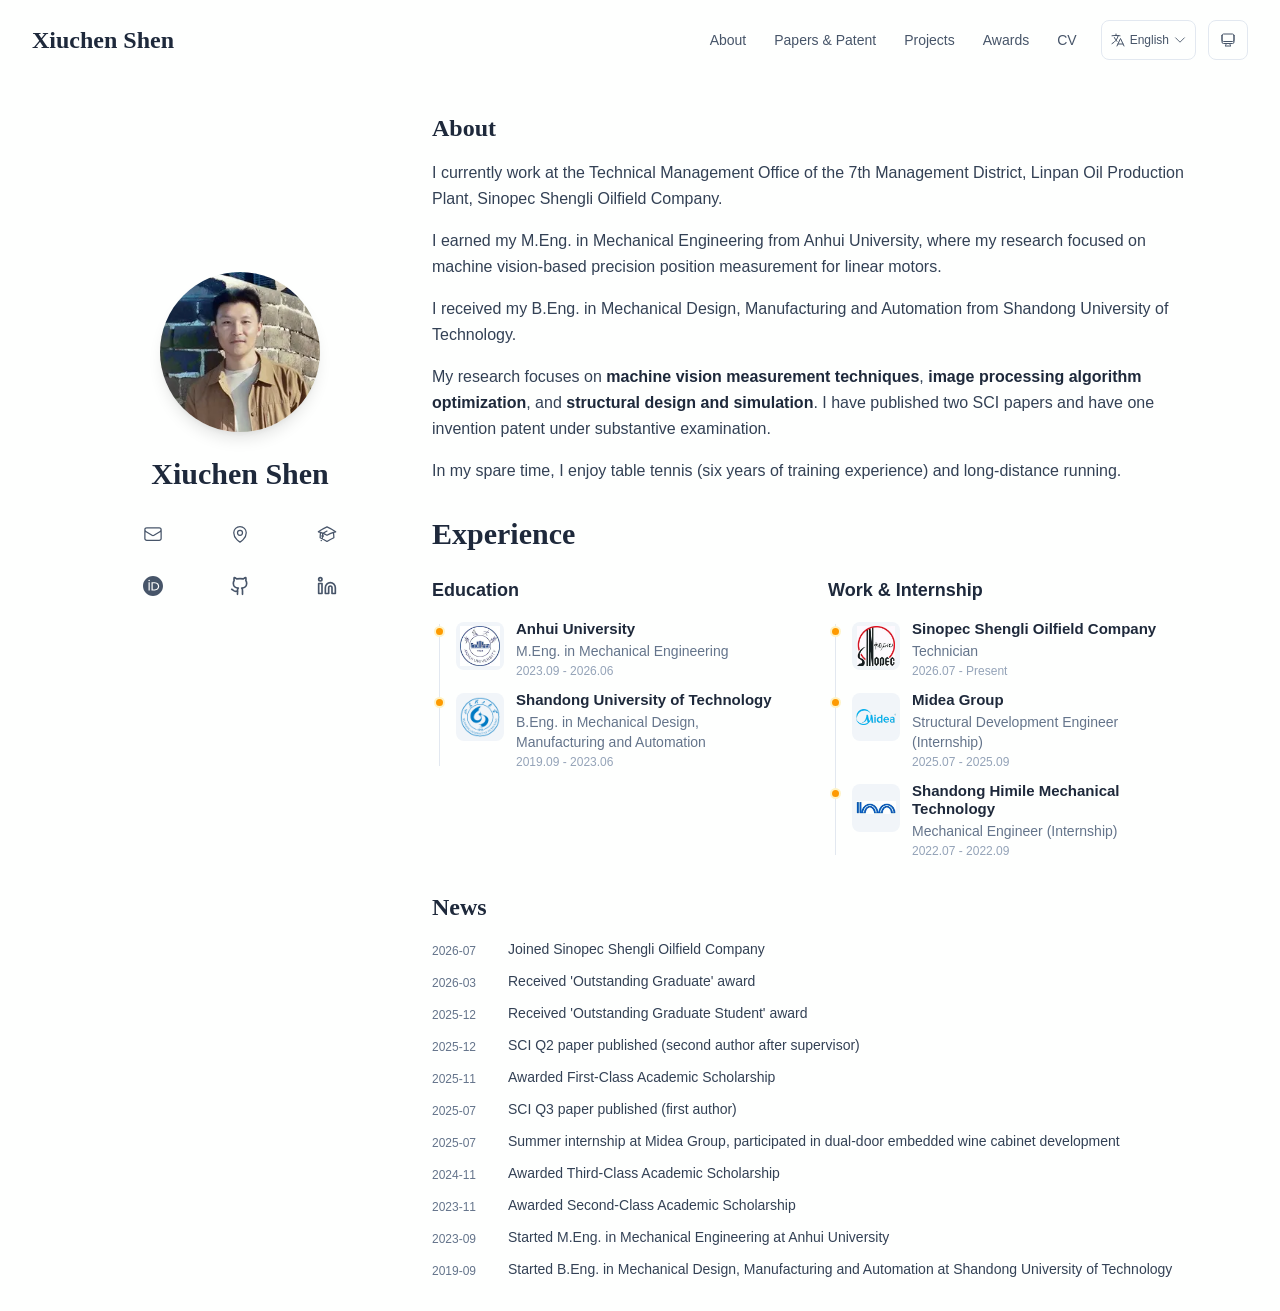
==== commit 6adefba9: "deploy: 图片WebP化优化 (bio/logo/论文图), 引用同步更新" ====
--- a/index.html
+++ b/index.html
@@ -1,4 +1,4 @@
-<!DOCTYPE html><html lang="en" class="scroll-smooth"><head><meta charSet="utf-8"/><meta name="viewport" content="width=device-width, initial-scale=1"/><link rel="preload" as="image" href="/logos/ahu.png"/><link rel="preload" as="image" href="/logos/sdut.png"/><link rel="preload" as="image" href="/logos/sinopec.jpeg"/><link rel="preload" as="image" href="/logos/midea.jpeg"/><link rel="preload" as="image" href="/logos/himile.jpeg"/><link rel="stylesheet" href="/_next/static/css/eafecb5d54ad255d.css" data-precedence="next"/><link rel="preload" as="script" fetchPriority="low" href="/_next/static/chunks/webpack-af78f5c2c11af041.js"/><script src="/_next/static/chunks/4bd1b696-87da8c91df6e7ecd.js" async=""></script><script src="/_next/static/chunks/684-3bd1c80b2a2e1efb.js" async=""></script><script src="/_next/static/chunks/main-app-ce86a2521d2cdf64.js" async=""></script><script src="/_next/static/chunks/576-e97fc0a9adde0626.js" async=""></script><script src="/_next/static/chunks/app/layout-102dc34717a74cb3.js" async=""></script><script src="/_next/static/chunks/271-b9ab846b424a447f.js" async=""></script><script src="/_next/static/chunks/18-544ea43a9c8a8d40.js" async=""></script><script src="/_next/static/chunks/568-da5b6611d60bfee8.js" async=""></script><script src="/_next/static/chunks/app/page-b9866f1154ebcb8a.js" async=""></script><link rel="icon" href="/favicon.svg" type="image/svg+xml"/><link rel="preload" as="image" href="/bio.jpg"/><script>
+<!DOCTYPE html><html lang="en" class="scroll-smooth"><head><meta charSet="utf-8"/><meta name="viewport" content="width=device-width, initial-scale=1"/><link rel="preload" as="image" href="/logos/ahu.webp"/><link rel="preload" as="image" href="/logos/sdut.png"/><link rel="preload" as="image" href="/logos/sinopec.webp"/><link rel="preload" as="image" href="/logos/midea.webp"/><link rel="preload" as="image" href="/logos/himile.webp"/><link rel="stylesheet" href="/_next/static/css/eafecb5d54ad255d.css" data-precedence="next"/><link rel="preload" as="script" fetchPriority="low" href="/_next/static/chunks/webpack-af78f5c2c11af041.js"/><script src="/_next/static/chunks/4bd1b696-87da8c91df6e7ecd.js" async=""></script><script src="/_next/static/chunks/684-3bd1c80b2a2e1efb.js" async=""></script><script src="/_next/static/chunks/main-app-ce86a2521d2cdf64.js" async=""></script><script src="/_next/static/chunks/576-e97fc0a9adde0626.js" async=""></script><script src="/_next/static/chunks/app/layout-102dc34717a74cb3.js" async=""></script><script src="/_next/static/chunks/271-b9ab846b424a447f.js" async=""></script><script src="/_next/static/chunks/18-544ea43a9c8a8d40.js" async=""></script><script src="/_next/static/chunks/568-b566ee57bb00cdc5.js" async=""></script><script src="/_next/static/chunks/app/page-b9866f1154ebcb8a.js" async=""></script><link rel="icon" href="/favicon.svg" type="image/svg+xml"/><link rel="preload" as="image" href="/bio.webp"/><script>
               try {
                 const theme = localStorage.getItem('theme-storage');
                 const parsed = theme ? JSON.parse(theme) : null;
@@ -59,8 +59,8 @@
       root.lang = 'en';
       root.setAttribute('data-locale', 'en');
     }
-  </script><title>Xiuchen Shen</title><meta name="description" content="M.Eng. in Mechanical Engineering, Anhui University · Structural Design / Machine Vision / Precision Measurement"/><meta name="author" content="Xiuchen Shen"/><meta name="keywords" content="Xiuchen Shen,PhD,Research,Sinopec Shengli Oilfield Company"/><meta name="creator" content="Xiuchen Shen"/><meta name="publisher" content="Xiuchen Shen"/><meta property="og:title" content="Xiuchen Shen"/><meta property="og:description" content="M.Eng. in Mechanical Engineering, Anhui University · Structural Design / Machine Vision / Precision Measurement"/><meta property="og:site_name" content="Xiuchen Shen&#x27;s Academic Website"/><meta property="og:locale" content="en_US"/><meta property="og:type" content="website"/><meta name="twitter:card" content="summary"/><meta name="twitter:title" content="Xiuchen Shen"/><meta name="twitter:description" content="M.Eng. in Mechanical Engineering, Anhui University · Structural Design / Machine Vision / Precision Measurement"/><link rel="icon" href="/favicon.svg"/><script>document.querySelectorAll('body link[rel="icon"], body link[rel="apple-touch-icon"]').forEach(el => document.head.appendChild(el))</script><script src="/_next/static/chunks/polyfills-42372ed130431b0a.js" noModule=""></script></head><body class="font-sans antialiased"><div style="visibility:hidden"><nav class="fixed top-0 left-0 right-0 z-50" data-headlessui-state=""><div class="anim-nav transition-all duration-300 ease-out bg-transparent"><div class="max-w-7xl mx-auto px-4 sm:px-6 lg:px-8"><div class="flex justify-between items-center h-16 lg:h-20"><div class="flex-shrink-0 hover:scale-105 active:scale-95 transition-transform duration-200"><a href="/" class="text-xl lg:text-2xl font-serif font-semibold text-primary hover:text-accent transition-colors duration-200">Xiuchen Shen</a></div><div class="hidden lg:block"><div class="ml-10 flex items-center space-x-3"><div class="relative flex items-baseline space-x-1"><a href="/" data-nav-href="/" class="relative px-3 py-2 text-sm font-medium rounded-lg transition-colors duration-150 text-primary">About</a><a href="/publications" data-nav-href="/publications" class="relative px-3 py-2 text-sm font-medium rounded-lg transition-colors duration-150 text-neutral-600">Papers &amp; Patent</a><a href="/research" data-nav-href="/research" class="relative px-3 py-2 text-sm font-medium rounded-lg transition-colors duration-150 text-neutral-600">Projects</a><a href="/awards" data-nav-href="/awards" class="relative px-3 py-2 text-sm font-medium rounded-lg transition-colors duration-150 text-neutral-600">Awards</a><a href="/cv" data-nav-href="/cv" class="relative px-3 py-2 text-sm font-medium rounded-lg transition-colors duration-150 text-neutral-600">CV</a></div><div class="flex items-center justify-center w-14 h-10 rounded-lg border border-neutral-200 dark:border-[rgba(148,163,184,0.24)] bg-background dark:bg-neutral-800"><div class="w-6 h-4 rounded bg-neutral-300 animate-pulse"></div></div><div class="flex items-center justify-center w-10 h-10 rounded-lg border border-neutral-200 dark:border-[rgba(148,163,184,0.24)] bg-background dark:bg-neutral-800"><div class="w-4 h-4 rounded-full bg-neutral-300 animate-pulse"></div></div></div></div><div class="lg:hidden flex items-center space-x-2"><div class="flex items-center justify-center w-14 h-10 rounded-lg border border-neutral-200 dark:border-[rgba(148,163,184,0.24)] bg-background dark:bg-neutral-800"><div class="w-6 h-4 rounded bg-neutral-300 animate-pulse"></div></div><div class="flex items-center justify-center w-10 h-10 rounded-lg border border-neutral-200 dark:border-[rgba(148,163,184,0.24)] bg-background dark:bg-neutral-800"><div class="w-4 h-4 rounded-full bg-neutral-300 animate-pulse"></div></div></div></div></div></div><div class="lg:hidden bg-background/95 backdrop-blur-xl border-b border-neutral-200/50"><div class="px-4 py-2 overflow-x-auto scrollbar-hide"><div class="flex items-center space-x-1 min-w-max"><a href="/" class="px-3 py-1.5 rounded-full text-sm font-medium whitespace-nowrap transition-colors duration-200 bg-amber-500 text-white">About</a><a href="/publications" class="px-3 py-1.5 rounded-full text-sm font-medium whitespace-nowrap transition-colors duration-200 text-neutral-600 hover:text-amber-500 hover:bg-amber-50">Papers &amp; Patent</a><a href="/research" class="px-3 py-1.5 rounded-full text-sm font-medium whitespace-nowrap transition-colors duration-200 text-neutral-600 hover:text-amber-500 hover:bg-amber-50">Projects</a><a href="/awards" class="px-3 py-1.5 rounded-full text-sm font-medium whitespace-nowrap transition-colors duration-200 text-neutral-600 hover:text-amber-500 hover:bg-amber-50">Awards</a><a href="/cv" class="px-3 py-1.5 rounded-full text-sm font-medium whitespace-nowrap transition-colors duration-200 text-neutral-600 hover:text-amber-500 hover:bg-amber-50">CV</a></div></div></div></nav><main class="min-h-screen pt-28 lg:pt-20"><div class="max-w-6xl mx-auto px-4 sm:px-6 lg:px-8 py-8 bg-background min-h-screen"><div class="lg:flex lg:gap-12"><div class="lg:w-72 lg:flex-shrink-0"><div class="lg:fixed lg:w-72 lg:top-0 lg:h-screen lg:flex lg:items-center"><div class="w-full"><div class="anim-in" style="animation-delay:0s;animation-duration:0.6s"><div class="w-40 aspect-square mx-auto mb-6 rounded-full shadow-lg hover:shadow-xl transition-all duration-200 hover:scale-105" style="background-image:url(/bio.jpg);background-size:275%;background-position:47% 50%;background-repeat:no-repeat"></div><div class="text-center mb-6"><h1 class="text-3xl font-serif font-bold text-primary mb-2">Xiuchen Shen</h1></div><div class="grid grid-cols-3 gap-3 sm:gap-4 mb-6 relative px-2 max-w-[260px] mx-auto justify-items-center"><div class="relative"><button class="p-2 sm:p-2 transition-colors duration-200 text-neutral-600 dark:text-neutral-400 hover:text-accent" aria-label="Email"><svg xmlns="http://www.w3.org/2000/svg" fill="none" viewBox="0 0 24 24" stroke-width="1.5" stroke="currentColor" aria-hidden="true" data-slot="icon" class="h-5 w-5"><path stroke-linecap="round" stroke-linejoin="round" d="M21.75 6.75v10.5a2.25 2.25 0 0 1-2.25 2.25h-15a2.25 2.25 0 0 1-2.25-2.25V6.75m19.5 0A2.25 2.25 0 0 0 19.5 4.5h-15a2.25 2.25 0 0 0-2.25 2.25m19.5 0v.243a2.25 2.25 0 0 1-1.07 1.916l-7.5 4.615a2.25 2.25 0 0 1-2.36 0L3.32 8.91a2.25 2.25 0 0 1-1.07-1.916V6.75"></path></svg></button></div><div class="relative"><button class="p-2 sm:p-2 transition-colors duration-200 text-neutral-600 dark:text-neutral-400 hover:text-accent" aria-label="Location"><svg xmlns="http://www.w3.org/2000/svg" fill="none" viewBox="0 0 24 24" stroke-width="1.5" stroke="currentColor" aria-hidden="true" data-slot="icon" class="h-5 w-5"><path stroke-linecap="round" stroke-linejoin="round" d="M15 10.5a3 3 0 1 1-6 0 3 3 0 0 1 6 0Z"></path><path stroke-linecap="round" stroke-linejoin="round" d="M19.5 10.5c0 7.142-7.5 11.25-7.5 11.25S4.5 17.642 4.5 10.5a7.5 7.5 0 1 1 15 0Z"></path></svg></button></div><a href="https://scholar.google.com" target="_blank" rel="noopener noreferrer" class="p-2 sm:p-2 text-neutral-600 dark:text-neutral-400 hover:text-accent transition-colors duration-200" aria-label="Google Scholar"><svg xmlns="http://www.w3.org/2000/svg" fill="none" viewBox="0 0 24 24" stroke-width="1.5" stroke="currentColor" aria-hidden="true" data-slot="icon" class="h-5 w-5"><path stroke-linecap="round" stroke-linejoin="round" d="M4.26 10.147a60.438 60.438 0 0 0-.491 6.347A48.62 48.62 0 0 1 12 20.904a48.62 48.62 0 0 1 8.232-4.41 60.46 60.46 0 0 0-.491-6.347m-15.482 0a50.636 50.636 0 0 0-2.658-.813A59.906 59.906 0 0 1 12 3.493a59.903 59.903 0 0 1 10.399 5.84c-.896.248-1.783.52-2.658.814m-15.482 0A50.717 50.717 0 0 1 12 13.489a50.702 50.702 0 0 1 7.74-3.342M6.75 15a.75.75 0 1 0 0-1.5.75.75 0 0 0 0 1.5Zm0 0v-3.675A55.378 55.378 0 0 1 12 8.443m-7.007 11.55A5.981 5.981 0 0 0 6.75 15.75v-1.5"></path></svg></a><a href="https://orcid.org/0009-0000-3055-7019" target="_blank" rel="noopener noreferrer" class="p-2 sm:p-2 text-neutral-600 dark:text-neutral-400 hover:text-accent transition-colors duration-200" aria-label="ORCID"><svg viewBox="0 0 24 24" fill="currentColor" class="h-5 w-5" xmlns="http://www.w3.org/2000/svg"><path d="M12 0C5.372 0 0 5.372 0 12s5.372 12 12 12 12-5.372 12-12S18.628 0 12 0zM7.369 4.378c.525 0 .947.431.947.947s-.422.947-.947.947a.95.95 0 0 1-.947-.947c0-.525.422-.947.947-.947zm-.722 3.038h1.444v10.041H6.647V7.416zm3.562 0h3.9c3.712 0 5.344 2.653 5.344 5.025 0 2.578-2.016 5.025-5.325 5.025h-3.919V7.416zm1.444 1.303v7.444h2.297c3.272 0 4.022-2.484 4.022-3.722 0-2.016-1.284-3.722-4.097-3.722h-2.222z"></path></svg></a><a href="https://github.com/sxczry-dot" target="_blank" rel="noopener noreferrer" class="p-2 sm:p-2 text-neutral-600 dark:text-neutral-400 hover:text-accent transition-colors duration-200" aria-label="GitHub"><svg xmlns="http://www.w3.org/2000/svg" width="24" height="24" viewBox="0 0 24 24" fill="none" stroke="currentColor" stroke-width="2" stroke-linecap="round" stroke-linejoin="round" class="lucide lucide-github h-5 w-5" aria-hidden="true"><path d="M15 22v-4a4.8 4.8 0 0 0-1-3.5c3 0 6-2 6-5.5.08-1.25-.27-2.48-1-3.5.28-1.15.28-2.35 0-3.5 0 0-1 0-3 1.5-2.64-.5-5.36-.5-8 0C6 2 5 2 5 2c-.3 1.15-.3 2.35 0 3.5A5.403 5.403 0 0 0 4 9c0 3.5 3 5.5 6 5.5-.39.49-.68 1.05-.85 1.65-.17.6-.22 1.23-.15 1.85v4"></path><path d="M9 18c-4.51 2-5-2-7-2"></path></svg></a><a href="https://www.linkedin.com/in/秀琛-沈-8b1a542b4" target="_blank" rel="noopener noreferrer" class="p-2 sm:p-2 text-neutral-600 dark:text-neutral-400 hover:text-accent transition-colors duration-200" aria-label="LinkedIn"><svg xmlns="http://www.w3.org/2000/svg" width="24" height="24" viewBox="0 0 24 24" fill="none" stroke="currentColor" stroke-width="2" stroke-linecap="round" stroke-linejoin="round" class="lucide lucide-linkedin h-5 w-5" aria-hidden="true"><path d="M16 8a6 6 0 0 1 6 6v7h-4v-7a2 2 0 0 0-2-2 2 2 0 0 0-2 2v7h-4v-7a6 6 0 0 1 6-6z"></path><rect width="4" height="12" x="2" y="9"></rect><circle cx="4" cy="4" r="2"></circle></svg></a></div></div></div></div></div><div class="flex-1 min-w-0 space-y-8"><section id="about" class="scroll-mt-24 space-y-8"><section class="anim-in" style="animation-delay:0.2s;animation-duration:0.6s"><h2 class="text-2xl font-serif font-bold text-primary mb-4">About</h2><div class="text-neutral-700 dark:text-neutral-600 leading-relaxed"><p class="mb-4 last:mb-0">I currently work at the Technical Management Office of the 7th Management District, Linpan Oil Production Plant, Sinopec Shengli Oilfield Company.</p>
+  </script><title>Xiuchen Shen</title><meta name="description" content="M.Eng. in Mechanical Engineering, Anhui University · Structural Design / Machine Vision / Precision Measurement"/><meta name="author" content="Xiuchen Shen"/><meta name="keywords" content="Xiuchen Shen,PhD,Research,Sinopec Shengli Oilfield Company"/><meta name="creator" content="Xiuchen Shen"/><meta name="publisher" content="Xiuchen Shen"/><meta property="og:title" content="Xiuchen Shen"/><meta property="og:description" content="M.Eng. in Mechanical Engineering, Anhui University · Structural Design / Machine Vision / Precision Measurement"/><meta property="og:site_name" content="Xiuchen Shen&#x27;s Academic Website"/><meta property="og:locale" content="en_US"/><meta property="og:type" content="website"/><meta name="twitter:card" content="summary"/><meta name="twitter:title" content="Xiuchen Shen"/><meta name="twitter:description" content="M.Eng. in Mechanical Engineering, Anhui University · Structural Design / Machine Vision / Precision Measurement"/><link rel="icon" href="/favicon.svg"/><script>document.querySelectorAll('body link[rel="icon"], body link[rel="apple-touch-icon"]').forEach(el => document.head.appendChild(el))</script><script src="/_next/static/chunks/polyfills-42372ed130431b0a.js" noModule=""></script></head><body class="font-sans antialiased"><div style="visibility:hidden"><nav class="fixed top-0 left-0 right-0 z-50" data-headlessui-state=""><div class="anim-nav transition-all duration-300 ease-out bg-transparent"><div class="max-w-7xl mx-auto px-4 sm:px-6 lg:px-8"><div class="flex justify-between items-center h-16 lg:h-20"><div class="flex-shrink-0 hover:scale-105 active:scale-95 transition-transform duration-200"><a href="/" class="text-xl lg:text-2xl font-serif font-semibold text-primary hover:text-accent transition-colors duration-200">Xiuchen Shen</a></div><div class="hidden lg:block"><div class="ml-10 flex items-center space-x-3"><div class="relative flex items-baseline space-x-1"><a href="/" data-nav-href="/" class="relative px-3 py-2 text-sm font-medium rounded-lg transition-colors duration-150 text-primary">About</a><a href="/publications" data-nav-href="/publications" class="relative px-3 py-2 text-sm font-medium rounded-lg transition-colors duration-150 text-neutral-600">Papers &amp; Patent</a><a href="/research" data-nav-href="/research" class="relative px-3 py-2 text-sm font-medium rounded-lg transition-colors duration-150 text-neutral-600">Projects</a><a href="/awards" data-nav-href="/awards" class="relative px-3 py-2 text-sm font-medium rounded-lg transition-colors duration-150 text-neutral-600">Awards</a><a href="/cv" data-nav-href="/cv" class="relative px-3 py-2 text-sm font-medium rounded-lg transition-colors duration-150 text-neutral-600">CV</a></div><div class="flex items-center justify-center w-14 h-10 rounded-lg border border-neutral-200 dark:border-[rgba(148,163,184,0.24)] bg-background dark:bg-neutral-800"><div class="w-6 h-4 rounded bg-neutral-300 animate-pulse"></div></div><div class="flex items-center justify-center w-10 h-10 rounded-lg border border-neutral-200 dark:border-[rgba(148,163,184,0.24)] bg-background dark:bg-neutral-800"><div class="w-4 h-4 rounded-full bg-neutral-300 animate-pulse"></div></div></div></div><div class="lg:hidden flex items-center space-x-2"><div class="flex items-center justify-center w-14 h-10 rounded-lg border border-neutral-200 dark:border-[rgba(148,163,184,0.24)] bg-background dark:bg-neutral-800"><div class="w-6 h-4 rounded bg-neutral-300 animate-pulse"></div></div><div class="flex items-center justify-center w-10 h-10 rounded-lg border border-neutral-200 dark:border-[rgba(148,163,184,0.24)] bg-background dark:bg-neutral-800"><div class="w-4 h-4 rounded-full bg-neutral-300 animate-pulse"></div></div></div></div></div></div><div class="lg:hidden bg-background/95 backdrop-blur-xl border-b border-neutral-200/50"><div class="px-4 py-2 overflow-x-auto scrollbar-hide"><div class="flex items-center space-x-1 min-w-max"><a href="/" class="px-3 py-1.5 rounded-full text-sm font-medium whitespace-nowrap transition-colors duration-200 bg-amber-500 text-white">About</a><a href="/publications" class="px-3 py-1.5 rounded-full text-sm font-medium whitespace-nowrap transition-colors duration-200 text-neutral-600 hover:text-amber-500 hover:bg-amber-50">Papers &amp; Patent</a><a href="/research" class="px-3 py-1.5 rounded-full text-sm font-medium whitespace-nowrap transition-colors duration-200 text-neutral-600 hover:text-amber-500 hover:bg-amber-50">Projects</a><a href="/awards" class="px-3 py-1.5 rounded-full text-sm font-medium whitespace-nowrap transition-colors duration-200 text-neutral-600 hover:text-amber-500 hover:bg-amber-50">Awards</a><a href="/cv" class="px-3 py-1.5 rounded-full text-sm font-medium whitespace-nowrap transition-colors duration-200 text-neutral-600 hover:text-amber-500 hover:bg-amber-50">CV</a></div></div></div></nav><main class="min-h-screen pt-28 lg:pt-20"><div class="max-w-6xl mx-auto px-4 sm:px-6 lg:px-8 py-8 bg-background min-h-screen"><div class="lg:flex lg:gap-12"><div class="lg:w-72 lg:flex-shrink-0"><div class="lg:fixed lg:w-72 lg:top-0 lg:h-screen lg:flex lg:items-center"><div class="w-full"><div class="anim-in" style="animation-delay:0s;animation-duration:0.6s"><div class="w-40 aspect-square mx-auto mb-6 rounded-full shadow-lg hover:shadow-xl transition-all duration-200 hover:scale-105" style="background-image:url(/bio.webp);background-size:275%;background-position:47% 50%;background-repeat:no-repeat"></div><div class="text-center mb-6"><h1 class="text-3xl font-serif font-bold text-primary mb-2">Xiuchen Shen</h1></div><div class="grid grid-cols-3 gap-3 sm:gap-4 mb-6 relative px-2 max-w-[260px] mx-auto justify-items-center"><div class="relative"><button class="p-2 sm:p-2 transition-colors duration-200 text-neutral-600 dark:text-neutral-400 hover:text-accent" aria-label="Email"><svg xmlns="http://www.w3.org/2000/svg" fill="none" viewBox="0 0 24 24" stroke-width="1.5" stroke="currentColor" aria-hidden="true" data-slot="icon" class="h-5 w-5"><path stroke-linecap="round" stroke-linejoin="round" d="M21.75 6.75v10.5a2.25 2.25 0 0 1-2.25 2.25h-15a2.25 2.25 0 0 1-2.25-2.25V6.75m19.5 0A2.25 2.25 0 0 0 19.5 4.5h-15a2.25 2.25 0 0 0-2.25 2.25m19.5 0v.243a2.25 2.25 0 0 1-1.07 1.916l-7.5 4.615a2.25 2.25 0 0 1-2.36 0L3.32 8.91a2.25 2.25 0 0 1-1.07-1.916V6.75"></path></svg></button></div><div class="relative"><button class="p-2 sm:p-2 transition-colors duration-200 text-neutral-600 dark:text-neutral-400 hover:text-accent" aria-label="Location"><svg xmlns="http://www.w3.org/2000/svg" fill="none" viewBox="0 0 24 24" stroke-width="1.5" stroke="currentColor" aria-hidden="true" data-slot="icon" class="h-5 w-5"><path stroke-linecap="round" stroke-linejoin="round" d="M15 10.5a3 3 0 1 1-6 0 3 3 0 0 1 6 0Z"></path><path stroke-linecap="round" stroke-linejoin="round" d="M19.5 10.5c0 7.142-7.5 11.25-7.5 11.25S4.5 17.642 4.5 10.5a7.5 7.5 0 1 1 15 0Z"></path></svg></button></div><a href="https://scholar.google.com" target="_blank" rel="noopener noreferrer" class="p-2 sm:p-2 text-neutral-600 dark:text-neutral-400 hover:text-accent transition-colors duration-200" aria-label="Google Scholar"><svg xmlns="http://www.w3.org/2000/svg" fill="none" viewBox="0 0 24 24" stroke-width="1.5" stroke="currentColor" aria-hidden="true" data-slot="icon" class="h-5 w-5"><path stroke-linecap="round" stroke-linejoin="round" d="M4.26 10.147a60.438 60.438 0 0 0-.491 6.347A48.62 48.62 0 0 1 12 20.904a48.62 48.62 0 0 1 8.232-4.41 60.46 60.46 0 0 0-.491-6.347m-15.482 0a50.636 50.636 0 0 0-2.658-.813A59.906 59.906 0 0 1 12 3.493a59.903 59.903 0 0 1 10.399 5.84c-.896.248-1.783.52-2.658.814m-15.482 0A50.717 50.717 0 0 1 12 13.489a50.702 50.702 0 0 1 7.74-3.342M6.75 15a.75.75 0 1 0 0-1.5.75.75 0 0 0 0 1.5Zm0 0v-3.675A55.378 55.378 0 0 1 12 8.443m-7.007 11.55A5.981 5.981 0 0 0 6.75 15.75v-1.5"></path></svg></a><a href="https://orcid.org/0009-0000-3055-7019" target="_blank" rel="noopener noreferrer" class="p-2 sm:p-2 text-neutral-600 dark:text-neutral-400 hover:text-accent transition-colors duration-200" aria-label="ORCID"><svg viewBox="0 0 24 24" fill="currentColor" class="h-5 w-5" xmlns="http://www.w3.org/2000/svg"><path d="M12 0C5.372 0 0 5.372 0 12s5.372 12 12 12 12-5.372 12-12S18.628 0 12 0zM7.369 4.378c.525 0 .947.431.947.947s-.422.947-.947.947a.95.95 0 0 1-.947-.947c0-.525.422-.947.947-.947zm-.722 3.038h1.444v10.041H6.647V7.416zm3.562 0h3.9c3.712 0 5.344 2.653 5.344 5.025 0 2.578-2.016 5.025-5.325 5.025h-3.919V7.416zm1.444 1.303v7.444h2.297c3.272 0 4.022-2.484 4.022-3.722 0-2.016-1.284-3.722-4.097-3.722h-2.222z"></path></svg></a><a href="https://github.com/sxczry-dot" target="_blank" rel="noopener noreferrer" class="p-2 sm:p-2 text-neutral-600 dark:text-neutral-400 hover:text-accent transition-colors duration-200" aria-label="GitHub"><svg xmlns="http://www.w3.org/2000/svg" width="24" height="24" viewBox="0 0 24 24" fill="none" stroke="currentColor" stroke-width="2" stroke-linecap="round" stroke-linejoin="round" class="lucide lucide-github h-5 w-5" aria-hidden="true"><path d="M15 22v-4a4.8 4.8 0 0 0-1-3.5c3 0 6-2 6-5.5.08-1.25-.27-2.48-1-3.5.28-1.15.28-2.35 0-3.5 0 0-1 0-3 1.5-2.64-.5-5.36-.5-8 0C6 2 5 2 5 2c-.3 1.15-.3 2.35 0 3.5A5.403 5.403 0 0 0 4 9c0 3.5 3 5.5 6 5.5-.39.49-.68 1.05-.85 1.65-.17.6-.22 1.23-.15 1.85v4"></path><path d="M9 18c-4.51 2-5-2-7-2"></path></svg></a><a href="https://www.linkedin.com/in/秀琛-沈-8b1a542b4" target="_blank" rel="noopener noreferrer" class="p-2 sm:p-2 text-neutral-600 dark:text-neutral-400 hover:text-accent transition-colors duration-200" aria-label="LinkedIn"><svg xmlns="http://www.w3.org/2000/svg" width="24" height="24" viewBox="0 0 24 24" fill="none" stroke="currentColor" stroke-width="2" stroke-linecap="round" stroke-linejoin="round" class="lucide lucide-linkedin h-5 w-5" aria-hidden="true"><path d="M16 8a6 6 0 0 1 6 6v7h-4v-7a2 2 0 0 0-2-2 2 2 0 0 0-2 2v7h-4v-7a6 6 0 0 1 6-6z"></path><rect width="4" height="12" x="2" y="9"></rect><circle cx="4" cy="4" r="2"></circle></svg></a></div></div></div></div></div><div class="flex-1 min-w-0 space-y-8"><section id="about" class="scroll-mt-24 space-y-8"><section class="anim-in" style="animation-delay:0.2s;animation-duration:0.6s"><h2 class="text-2xl font-serif font-bold text-primary mb-4">About</h2><div class="text-neutral-700 dark:text-neutral-600 leading-relaxed"><p class="mb-4 last:mb-0">I currently work at the Technical Management Office of the 7th Management District, Linpan Oil Production Plant, Sinopec Shengli Oilfield Company.</p>
 <p class="mb-4 last:mb-0">I earned my M.Eng. in Mechanical Engineering from Anhui University, where my research focused on machine vision-based precision position measurement for linear motors.</p>
 <p class="mb-4 last:mb-0">I received my B.Eng. in Mechanical Design, Manufacturing and Automation from Shandong University of Technology.</p>
 <p class="mb-4 last:mb-0">My research focuses on <strong class="font-semibold text-primary">machine vision measurement techniques</strong>, <strong class="font-semibold text-primary">image processing algorithm optimization</strong>, and <strong class="font-semibold text-primary">structural design and simulation</strong>. I have published two SCI papers and have one invention patent under substantive examination.</p>
-<p class="mb-4 last:mb-0">In my spare time, I enjoy table tennis (six years of training experience) and long-distance running.</p></div></section><div class="anim-in" style="animation-delay:0.4s;animation-duration:0.6s"><div class="mb-6"><h1 class="text-3xl font-serif font-bold text-primary">Experience</h1></div><div class="grid grid-cols-1 md:grid-cols-2 gap-10"><div><h2 class="text-lg font-semibold text-primary mb-4">Education</h2><div class="relative pl-6"><div class="absolute left-[7px] top-1 bottom-1 w-px bg-neutral-200 dark:bg-neutral-600"></div><div class="space-y-3"><div class="anim-in relative" style="animation-delay:0s;animation-duration:0.3s"><div class="absolute -left-[20px] top-[8px] w-[7px] h-[7px] rounded-full bg-amber-500 ring-2 ring-amber-100 dark:ring-amber-900/30"></div><div class="flex items-start gap-3"><div class="flex-shrink-0 w-12 h-12 rounded-lg bg-neutral-100 dark:bg-neutral-800 overflow-hidden flex items-center justify-center mt-0.5"><img src="/logos/ahu.png" alt="" class="w-full h-full object-contain p-1"/></div><div class="flex-grow min-w-0"><p class="font-semibold text-primary text-[15px] leading-tight">Anhui University</p><p class="text-sm text-neutral-500 mt-0.5">M.Eng. in Mechanical Engineering</p><p class="text-xs text-neutral-400 mt-0.5">2023.09 - 2026.06</p></div></div></div><div class="anim-in relative" style="animation-delay:0.06s;animation-duration:0.3s"><div class="absolute -left-[20px] top-[8px] w-[7px] h-[7px] rounded-full bg-amber-500 ring-2 ring-amber-100 dark:ring-amber-900/30"></div><div class="flex items-start gap-3"><div class="flex-shrink-0 w-12 h-12 rounded-lg bg-neutral-100 dark:bg-neutral-800 overflow-hidden flex items-center justify-center mt-0.5"><img src="/logos/sdut.png" alt="" class="w-full h-full object-contain p-1"/></div><div class="flex-grow min-w-0"><p class="font-semibold text-primary text-[15px] leading-tight">Shandong University of Technology</p><p class="text-sm text-neutral-500 mt-0.5">B.Eng. in Mechanical Design, Manufacturing and Automation</p><p class="text-xs text-neutral-400 mt-0.5">2019.09 - 2023.06</p></div></div></div></div></div></div><div><h2 class="text-lg font-semibold text-primary mb-4">Work &amp; Internship</h2><div class="relative pl-6"><div class="absolute left-[7px] top-1 bottom-1 w-px bg-neutral-200 dark:bg-neutral-600"></div><div class="space-y-3"><div class="anim-in relative" style="animation-delay:0s;animation-duration:0.3s"><div class="absolute -left-[20px] top-[8px] w-[7px] h-[7px] rounded-full bg-amber-500 ring-2 ring-amber-100 dark:ring-amber-900/30"></div><div class="flex items-start gap-3"><div class="flex-shrink-0 w-12 h-12 rounded-lg bg-neutral-100 dark:bg-neutral-800 overflow-hidden flex items-center justify-center mt-0.5"><img src="/logos/sinopec.jpeg" alt="" class="w-full h-full object-contain p-1"/></div><div class="flex-grow min-w-0"><p class="font-semibold text-primary text-[15px] leading-tight">Sinopec Shengli Oilfield Company</p><p class="text-sm text-neutral-500 mt-0.5">Technician</p><p class="text-xs text-neutral-400 mt-0.5">2026.07 - Present</p></div></div></div><div class="anim-in relative" style="animation-delay:0.06s;animation-duration:0.3s"><div class="absolute -left-[20px] top-[8px] w-[7px] h-[7px] rounded-full bg-amber-500 ring-2 ring-amber-100 dark:ring-amber-900/30"></div><div class="flex items-start gap-3"><div class="flex-shrink-0 w-12 h-12 rounded-lg bg-neutral-100 dark:bg-neutral-800 overflow-hidden flex items-center justify-center mt-0.5"><img src="/logos/midea.jpeg" alt="" class="w-full h-full object-contain p-1"/></div><div class="flex-grow min-w-0"><p class="font-semibold text-primary text-[15px] leading-tight">Midea Group</p><p class="text-sm text-neutral-500 mt-0.5">Structural Development Engineer (Internship)</p><p class="text-xs text-neutral-400 mt-0.5">2025.07 - 2025.09</p></div></div></div><div class="anim-in relative" style="animation-delay:0.12s;animation-duration:0.3s"><div class="absolute -left-[20px] top-[8px] w-[7px] h-[7px] rounded-full bg-amber-500 ring-2 ring-amber-100 dark:ring-amber-900/30"></div><div class="flex items-start gap-3"><div class="flex-shrink-0 w-12 h-12 rounded-lg bg-neutral-100 dark:bg-neutral-800 overflow-hidden flex items-center justify-center mt-0.5"><img src="/logos/himile.jpeg" alt="" class="w-full h-full object-contain p-1"/></div><div class="flex-grow min-w-0"><p class="font-semibold text-primary text-[15px] leading-tight">Shandong Himile Mechanical Technology</p><p class="text-sm text-neutral-500 mt-0.5">Mechanical Engineer (Internship)</p><p class="text-xs text-neutral-400 mt-0.5">2022.07 - 2022.09</p></div></div></div></div></div></div></div></div><section class="anim-in" style="animation-delay:0.5s;animation-duration:0.6s"><h2 class="text-2xl font-serif font-bold text-primary mb-4">News</h2><div class="space-y-3"><div class="flex items-start space-x-3"><span class="text-xs text-neutral-500 mt-1 w-16 flex-shrink-0">2026-07</span><p class="text-sm text-neutral-700">Joined Sinopec Shengli Oilfield Company</p></div><div class="flex items-start space-x-3"><span class="text-xs text-neutral-500 mt-1 w-16 flex-shrink-0">2026-03</span><p class="text-sm text-neutral-700">Received &#x27;Outstanding Graduate&#x27; award</p></div><div class="flex items-start space-x-3"><span class="text-xs text-neutral-500 mt-1 w-16 flex-shrink-0">2025-12</span><p class="text-sm text-neutral-700">Received &#x27;Outstanding Graduate Student&#x27; award</p></div><div class="flex items-start space-x-3"><span class="text-xs text-neutral-500 mt-1 w-16 flex-shrink-0">2025-12</span><p class="text-sm text-neutral-700">SCI Q2 paper published (second author after supervisor)</p></div><div class="flex items-start space-x-3"><span class="text-xs text-neutral-500 mt-1 w-16 flex-shrink-0">2025-11</span><p class="text-sm text-neutral-700">Awarded First-Class Academic Scholarship</p></div><div class="flex items-start space-x-3"><span class="text-xs text-neutral-500 mt-1 w-16 flex-shrink-0">2025-07</span><p class="text-sm text-neutral-700">SCI Q3 paper published (first author)</p></div><div class="flex items-start space-x-3"><span class="text-xs text-neutral-500 mt-1 w-16 flex-shrink-0">2025-07</span><p class="text-sm text-neutral-700">Summer internship at Midea Group, participated in dual-door embedded wine cabinet development</p></div><div class="flex items-start space-x-3"><span class="text-xs text-neutral-500 mt-1 w-16 flex-shrink-0">2024-11</span><p class="text-sm text-neutral-700">Awarded Third-Class Academic Scholarship</p></div><div class="flex items-start space-x-3"><span class="text-xs text-neutral-500 mt-1 w-16 flex-shrink-0">2023-11</span><p class="text-sm text-neutral-700">Awarded Second-Class Academic Scholarship</p></div><div class="flex items-start space-x-3"><span class="text-xs text-neutral-500 mt-1 w-16 flex-shrink-0">2023-09</span><p class="text-sm text-neutral-700">Started M.Eng. in Mechanical Engineering at Anhui University</p></div><div class="flex items-start space-x-3"><span class="text-xs text-neutral-500 mt-1 w-16 flex-shrink-0">2019-09</span><p class="text-sm text-neutral-700">Started B.Eng. in Mechanical Design, Manufacturing and Automation at Shandong University of Technology</p></div></div></section></section></div></div></div><!--$--><!--/$--><!--$--><!--/$--></main></div><script src="/_next/static/chunks/webpack-af78f5c2c11af041.js" async=""></script><script>(self.__next_f=self.__next_f||[]).push([0])</script><script>self.__next_f.push([1,"1:\"$Sreact.fragment\"\n3:I[3719,[\"576\",\"static/chunks/576-e97fc0a9adde0626.js\",\"177\",\"static/chunks/app/layout-102dc34717a74cb3.js\"],\"ThemeProvider\"]\n4:I[310,[\"576\",\"static/chunks/576-e97fc0a9adde0626.js\",\"177\",\"static/chunks/app/layout-102dc34717a74cb3.js\"],\"LocaleProvider\"]\n5:I[4574,[\"576\",\"static/chunks/576-e97fc0a9adde0626.js\",\"177\",\"static/chunks/app/layout-102dc34717a74cb3.js\"],\"default\"]\n6:I[7555,[],\"\"]\n7:I[1295,[],\"\"]\n8:I[2038,[\"271\",\"static/chunks/271-b9ab846b424a447f.js\",\"18\",\"static/chunks/18-544ea43a9c8a8d40.js\",\"568\",\"static/chunks/568-da5b6611d60bfee8.js\",\"974\",\"static/chunks/app/page-b9866f1154ebcb8a.js\"],\"default\"]\n9:I[9665,[],\"MetadataBoundary\"]\nb:I[9665,[],\"OutletBoundary\"]\ne:I[4911,[],\"AsyncMetadataOutlet\"]\n10:I[9665,[],\"ViewportBoundary\"]\n12:I[6614,[],\"\"]\n:HL[\"/_next/static/css/eafecb5d54ad255d.css\",\"style\"]\n2:T5d7,\n    try {\n      const cfg = {\"enabled\":true,\"locales\":[\"zh\",\"en\"],\"defaultLocale\":\"en\",\"mode\":\"auto\",\"fixedLocale\":\"en\",\"persist\":true,\"switcher\":true,\"labels\":{\"zh\":\"中文\",\"en\":\"English\"}};\n      const storageKey = 'locale-storage';\n      const normalize = (value) =\u003e typeof value === 'string' ? value.trim().replace('_', '-').toLowerCase() : '';\n      const matchLocale = (candidate) =\u003e {\n        const normalized = normalize(candidate);\n        if (!normalized) return null;\n        if (cfg.locales.includes(normalized)) return normalized;\n        const language = normalized.split('-')[0];\n        if (cfg.locales.includes(language)) return language;\n        return null;\n      };\n\n      let resolved = null;\n\n      if (!cfg.enabled) {\n        resolved = cfg.defaultLocale;\n      } else if (cfg.persist) {\n        resolved = matchLocale(localStorage.getItem(storageKey));\n      }\n\n      if (!resolved) {\n        if (cfg.mode === 'fixed') {\n          resolved = cfg.fixedLocale;\n        } else {\n          resolved = matchLocale(navigator.language);\n        }\n      }\n\n      if (!resolved) {\n        resolved = cfg.defaultLocale;\n      }\n\n      const root = document.documentElement;\n      root.la"])</script><script>self.__next_f.push([1,"ng = resolved;\n      root.setAttribute('data-locale', resolved);\n\n      if (cfg.persist) {\n        localStorage.setItem(storageKey, resolved);\n      }\n    } catch (e) {\n      const root = document.documentElement;\n      root.lang = 'en';\n      root.setAttribute('data-locale', 'en');\n    }\n  "])</script><script>self.__next_f.push([1,"0:{\"P\":null,\"b\":\"_X7RYT86RHVRJ-iCGUvrf\",\"p\":\"\",\"c\":[\"\",\"\"],\"i\":false,\"f\":[[[\"\",{\"children\":[\"__PAGE__\",{}]},\"$undefined\",\"$undefined\",true],[\"\",[\"$\",\"$1\",\"c\",{\"children\":[[[\"$\",\"link\",\"0\",{\"rel\":\"stylesheet\",\"href\":\"/_next/static/css/eafecb5d54ad255d.css\",\"precedence\":\"next\",\"crossOrigin\":\"$undefined\",\"nonce\":\"$undefined\"}]],[\"$\",\"html\",null,{\"lang\":\"en\",\"className\":\"scroll-smooth\",\"suppressHydrationWarning\":true,\"children\":[[\"$\",\"head\",null,{\"children\":[[\"$\",\"link\",null,{\"rel\":\"icon\",\"href\":\"/favicon.svg\",\"type\":\"image/svg+xml\"}],[\"$\",\"link\",null,{\"rel\":\"preload\",\"as\":\"image\",\"href\":\"/bio.jpg\"}],[\"$\",\"script\",null,{\"dangerouslySetInnerHTML\":{\"__html\":\"\\n              try {\\n                const theme = localStorage.getItem('theme-storage');\\n                const parsed = theme ? JSON.parse(theme) : null;\\n                const setting = parsed?.state?.theme || 'system';\\n                const prefersDark = typeof window !== 'undefined' \u0026\u0026 window.matchMedia \u0026\u0026 window.matchMedia('(prefers-color-scheme: dark)').matches;\\n                const effective = setting === 'dark' ? 'dark' : (setting === 'light' ? 'light' : (prefersDark ? 'dark' : 'light'));\\n                var root = document.documentElement;\\n                root.classList.add(effective);\\n                root.setAttribute('data-theme', effective);\\n              } catch (e) {\\n                var root = document.documentElement;\\n                root.classList.add('light');\\n                root.setAttribute('data-theme', 'light');\\n              }\\n            \"}}],[\"$\",\"script\",null,{\"dangerouslySetInnerHTML\":{\"__html\":\"$2\"}}]]}],[\"$\",\"body\",null,{\"className\":\"font-sans antialiased\",\"children\":[\"$\",\"$L3\",null,{\"children\":[\"$\",\"$L4\",null,{\"config\":{\"enabled\":true,\"locales\":[\"zh\",\"en\"],\"defaultLocale\":\"en\",\"mode\":\"auto\",\"fixedLocale\":\"en\",\"persist\":true,\"switcher\":true,\"labels\":{\"zh\":\"中文\",\"en\":\"English\"}},\"children\":[[\"$\",\"$L5\",null,{\"items\":[{\"title\":\"About\",\"type\":\"page\",\"target\":\"about\",\"href\":\"/\"},{\"title\":\"Papers \u0026 Patent\",\"type\":\"page\",\"target\":\"publications\",\"href\":\"/publications\"},{\"title\":\"Projects\",\"type\":\"page\",\"target\":\"research\",\"href\":\"/research\"},{\"title\":\"Awards\",\"type\":\"page\",\"target\":\"awards\",\"href\":\"/awards\"},{\"title\":\"CV\",\"type\":\"page\",\"target\":\"cv\",\"href\":\"/cv\"}],\"siteTitle\":\"Xiuchen Shen\",\"enableOnePageMode\":false,\"i18n\":\"$0:f:0:1:1:props:children:1:props:children:1:props:children:props:children:props:config\",\"itemsByLocale\":{\"zh\":[{\"title\":\"关于我\",\"type\":\"page\",\"target\":\"about\",\"href\":\"/\"},{\"title\":\"论文\u0026专利\",\"type\":\"page\",\"target\":\"publications\",\"href\":\"/publications\"},{\"title\":\"项目\",\"type\":\"page\",\"target\":\"research\",\"href\":\"/research\"},{\"title\":\"奖项\",\"type\":\"page\",\"target\":\"awards\",\"href\":\"/awards\"},{\"title\":\"简历\",\"type\":\"page\",\"target\":\"cv\",\"href\":\"/cv\"}],\"en\":[{\"title\":\"About\",\"type\":\"page\",\"target\":\"about\",\"href\":\"/\"},{\"title\":\"Papers \u0026 Patent\",\"type\":\"page\",\"target\":\"publications\",\"href\":\"/publications\"},{\"title\":\"Projects\",\"type\":\"page\",\"target\":\"research\",\"href\":\"/research\"},{\"title\":\"Awards\",\"type\":\"page\",\"target\":\"awards\",\"href\":\"/awards\"},{\"title\":\"CV\",\"type\":\"page\",\"target\":\"cv\",\"href\":\"/cv\"}]},\"siteTitleByLocale\":{\"zh\":\"沈秀琛\",\"en\":\"Xiuchen Shen\"}}],[\"$\",\"main\",null,{\"className\":\"min-h-screen pt-28 lg:pt-20\",\"children\":[\"$\",\"$L6\",null,{\"parallelRouterKey\":\"children\",\"error\":\"$undefined\",\"errorStyles\":\"$undefined\",\"errorScripts\":\"$undefined\",\"template\":[\"$\",\"$L7\",null,{}],\"templateStyles\":\"$undefined\",\"templateScripts\":\"$undefined\",\"notFound\":[[[\"$\",\"title\",null,{\"children\":\"404: This page could not be found.\"}],[\"$\",\"div\",null,{\"style\":{\"fontFamily\":\"system-ui,\\\"Segoe UI\\\",Roboto,Helvetica,Arial,sans-serif,\\\"Apple Color Emoji\\\",\\\"Segoe UI Emoji\\\"\",\"height\":\"100vh\",\"textAlign\":\"center\",\"display\":\"flex\",\"flexDirection\":\"column\",\"alignItems\":\"center\",\"justifyContent\":\"center\"},\"children\":[\"$\",\"div\",null,{\"children\":[[\"$\",\"style\",null,{\"dangerouslySetInnerHTML\":{\"__html\":\"body{color:#000;background:#fff;margin:0}.next-error-h1{border-right:1px solid rgba(0,0,0,.3)}@media (prefers-color-scheme:dark){body{color:#fff;background:#000}.next-error-h1{border-right:1px solid rgba(255,255,255,.3)}}\"}}],[\"$\",\"h1\",null,{\"className\":\"next-error-h1\",\"style\":{\"display\":\"inline-block\",\"margin\":\"0 20px 0 0\",\"padding\":\"0 23px 0 0\",\"fontSize\":24,\"fontWeight\":500,\"verticalAlign\":\"top\",\"lineHeight\":\"49px\"},\"children\":404}],[\"$\",\"div\",null,{\"style\":{\"display\":\"inline-block\"},\"children\":[\"$\",\"h2\",null,{\"style\":{\"fontSize\":14,\"fontWeight\":400,\"lineHeight\":\"49px\",\"margin\":0},\"children\":\"This page could not be found.\"}]}]]}]}]],[]],\"forbidden\":\"$undefined\",\"unauthorized\":\"$undefined\"}]}]]}]}]}]]}]]}],{\"children\":[\"__PAGE__\",[\"$\",\"$1\",\"c\",{\"children\":[[\"$\",\"$L8\",null,{\"dataByLocale\":{\"zh\":{\"author\":{\"name\":\"沈秀琛\",\"title\":\"技术员\",\"institution\":\"中国石油化工集团胜利油田分公司\",\"avatar\":\"/bio.jpg\"},\"social\":{\"email\":\"sxczry@163.com\",\"location\":\"山东，德州\",\"location_url\":\"https://maps.google.com\",\"location_details\":[\"中国山东省德州市\",\"临邑县临盘街道\"],\"google_scholar\":\"https://scholar.google.com\",\"orcid\":\"https://orcid.org/0009-0000-3055-7019\",\"linkedin\":\"https://www.linkedin.com/in/秀琛-沈-8b1a542b4\",\"github\":\"https://github.com/sxczry-dot\"},\"features\":{\"enable_likes\":true,\"enable_one_page_mode\":false},\"enableOnePageMode\":false,\"researchInterests\":[\"机器视觉测量\",\"精密位移检测\",\"图像处理算法\",\"结构设计与仿真\",\"直线电机控制\"],\"pagesToShow\":[{\"type\":\"about\",\"id\":\"about\",\"sections\":[{\"id\":\"about\",\"type\":\"markdown\",\"source\":\"bio.md\",\"title\":\"关于我\",\"content\":\"我目前就职于中石化胜利油田临盘采油厂第七管理区技术管理室\\r\\n\\r\\n硕士毕业于安徽大学机械工程专业，研究方向为基于机器视觉的直线电机位置精密测量。\\r\\n\\r\\n本科毕业于山东理工大学机械设计制造及其自动化专业。\\r\\n\\r\\n我的研究聚焦于**机器视觉测量技术**、**图像处理算法优化**，以及**结构设计与仿真**。已发表SCI论文两篇，实审发明专利一项。\\r\\n\\r\\n业余热爱乒乓球（六年训练经验）和长跑。\\r\\n\"},{\"id\":\"experience\",\"type\":\"timeline\",\"title\":\"经历\",\"source\":\"experience.toml\",\"groups\":[{\"title\":\"教育经历\",\"items\":[{\"title\":\"安徽大学\",\"subtitle\":\"机械工程硕士\",\"date\":\"2023.09 - 2026.06\",\"image\":\"/logos/ahu.png\",\"content\":\"研究方向：基于机器视觉的直线电机位置精密测量。发表 SCI 论文两篇，实审发明专利一项。\"},{\"title\":\"山东理工大学\",\"subtitle\":\"机械设计制造及其自动化学士\",\"date\":\"2019.09 - 2023.06\",\"image\":\"/logos/sdut.png\",\"content\":\"主修机械原理、机械设计、材料力学、理论力学、机械制造工艺学等课程。\"}]},{\"title\":\"工作\u0026实习经历\",\"items\":[{\"title\":\"中国石油化工股份有限公司胜利油田分公司\",\"subtitle\":\"技术员\",\"date\":\"2026.07 - 至今\",\"image\":\"/logos/sinopec.jpeg\",\"content\":\"就职于临盘采油厂第七管理区技术管理室。\"},{\"title\":\"美的集团股份有限公司\",\"subtitle\":\"结构开发工程师（实习）\",\"date\":\"2025.07 - 2025.09\",\"image\":\"/logos/midea.jpeg\",\"content\":\"参与双开门嵌入式酒柜的结构设计与优化、样机组装与调试、产品质控点交底书的撰写。\"},{\"title\":\"山东豪迈机械科技股份有限公司\",\"subtitle\":\"机械工程师（实习）\",\"date\":\"2022.07 - 2022.09\",\"image\":\"/logos/himile.jpeg\",\"content\":\"完成轮胎模具的安装与调试，掌握各类子午线轮胎模具的制造原理和工艺规程。\"}]}]},{\"id\":\"news\",\"type\":\"list\",\"title\":\"动态\",\"source\":\"news.toml\",\"items\":[{\"date\":\"2026-07\",\"content\":\"入职中国石油化工股份有限公司胜利油田分公司\"},{\"date\":\"2026-03\",\"content\":\"获校级「优秀毕业生」称号\"},{\"date\":\"2025-12\",\"content\":\"获校级「优秀研究生」称号\"},{\"date\":\"2025-12\",\"content\":\"SCI 二区论文发表（导师外一作）\"},{\"date\":\"2025-11\",\"content\":\"获特等学业奖学金\"},{\"date\":\"2025-07\",\"content\":\"SCI 三区论文发表（一作）\"},{\"date\":\"2025-07\",\"content\":\"进入美的集团股份有限公司进行暑期实习，参与双开门嵌入式酒柜的开发\"},{\"date\":\"2024-11\",\"content\":\"获三等学业奖学金\"},{\"date\":\"2023-11\",\"content\":\"获二等学业奖学金\"},{\"date\":\"2023-09\",\"content\":\"进入安徽大学攻读机械工程硕士学位\"},{\"date\":\"2019-09\",\"content\":\"进入山东理工大学攻读机械设计制造及其自动化学士学位\"}]}]}]},\"en\":{\"author\":{\"name\":\"Xiuchen Shen\",\"title\":\"Technician\",\"institution\":\"Sinopec Shengli Oilfield Company\",\"avatar\":\"/bio.jpg\"},\"social\":{\"email\":\"sxczry@163.com\",\"location\":\"Dezhou, Shandong\",\"location_url\":\"https://maps.google.com\",\"location_details\":[\"Linpan Subdistrict, Linyi County,\",\"Dezhou, Shandong, China\"],\"google_scholar\":\"https://scholar.google.com\",\"orcid\":\"https://orcid.org/0009-0000-3055-7019\",\"linkedin\":\"https://www.linkedin.com/in/秀琛-沈-8b1a542b4\",\"github\":\"https://github.com/sxczry-dot\"},\"features\":{\"enable_likes\":true,\"enable_one_page_mode\":false},\"enableOnePageMode\":false,\"researchInterests\":[\"Machine Vision Measurement\",\"Precision Displacement Detection\",\"Image Processing Algorithms\",\"Structural Design \u0026 Simulation\",\"Linear Motor Control\"],\"pagesToShow\":[{\"type\":\"about\",\"id\":\"about\",\"sections\":[{\"id\":\"about\",\"type\":\"markdown\",\"source\":\"bio.md\",\"title\":\"About\",\"content\":\"I currently work at the Technical Management Office of the 7th Management District, Linpan Oil Production Plant, Sinopec Shengli Oilfield Company.\\n\\nI earned my M.Eng. in Mechanical Engineering from Anhui University, where my research focused on machine vision-based precision position measurement for linear motors.\\n\\nI received my B.Eng. in Mechanical Design, Manufacturing and Automation from Shandong University of Technology.\\n\\nMy research focuses on **machine vision measurement techniques**, **image processing algorithm optimization**, and **structural design and simulation**. I have published two SCI papers and have one invention patent under substantive examination.\\n\\nIn my spare time, I enjoy table tennis (six years of training experience) and long-distance running.\\n\"},{\"id\":\"experience\",\"type\":\"timeline\",\"title\":\"Experience\",\"source\":\"experience.toml\",\"groups\":[{\"title\":\"Education\",\"items\":[{\"title\":\"Anhui University\",\"subtitle\":\"M.Eng. in Mechanical Engineering\",\"date\":\"2023.09 - 2026.06\",\"image\":\"/logos/ahu.png\",\"content\":\"Research focus: machine vision-based precision position measurement for linear motors. Published two SCI papers and filed one invention patent.\"},{\"title\":\"Shandong University of Technology\",\"subtitle\":\"B.Eng. in Mechanical Design, Manufacturing and Automation\",\"date\":\"2019.09 - 2023.06\",\"image\":\"/logos/sdut.png\",\"content\":\"Key courses: Mechanical Principles, Mechanical Design, Mechanics of Materials, Theoretical Mechanics, Manufacturing Technology.\"}]},{\"title\":\"Work \u0026 Internship\",\"items\":[{\"title\":\"Sinopec Shengli Oilfield Company\",\"subtitle\":\"Technician\",\"date\":\"2026.07 - Present\",\"image\":\"/logos/sinopec.jpeg\",\"content\":\"Technical Management Office, 7th Management District, Linpan Oil Production Plant.\"},{\"title\":\"Midea Group\",\"subtitle\":\"Structural Development Engineer (Internship)\",\"date\":\"2025.07 - 2025.09\",\"image\":\"/logos/midea.jpeg\",\"content\":\"Participated in structural design and optimization of dual-door embedded wine cabinet, prototype assembly and commissioning, and quality control documentation.\"},{\"title\":\"Shandong Himile Mechanical Technology\",\"subtitle\":\"Mechanical Engineer (Internship)\",\"date\":\"2022.07 - 2022.09\",\"image\":\"/logos/himile.jpeg\",\"content\":\"Completed tire mold installation and commissioning; mastered manufacturing principles and process specifications for various radial tire molds.\"}]}]},{\"id\":\"news\",\"type\":\"list\",\"title\":\"News\",\"source\":\"news.toml\",\"items\":[{\"date\":\"2026-07\",\"content\":\"Joined Sinopec Shengli Oilfield Company\"},{\"date\":\"2026-03\",\"content\":\"Received 'Outstanding Graduate' award\"},{\"date\":\"2025-12\",\"content\":\"Received 'Outstanding Graduate Student' award\"},{\"date\":\"2025-12\",\"content\":\"SCI Q2 paper published (second author after supervisor)\"},{\"date\":\"2025-11\",\"content\":\"Awarded First-Class Academic Scholarship\"},{\"date\":\"2025-07\",\"content\":\"SCI Q3 paper published (first author)\"},{\"date\":\"2025-07\",\"content\":\"Summer internship at Midea Group, participated in dual-door embedded wine cabinet development\"},{\"date\":\"2024-11\",\"content\":\"Awarded Third-Class Academic Scholarship\"},{\"date\":\"2023-11\",\"content\":\"Awarded Second-Class Academic Scholarship\"},{\"date\":\"2023-09\",\"content\":\"Started M.Eng. in Mechanical Engineering at Anhui University\"},{\"date\":\"2019-09\",\"content\":\"Started B.Eng. in Mechanical Design, Manufacturing and Automation at Shandong University of Technology\"}]}]}]}},\"defaultLocale\":\"en\"}],[\"$\",\"$L9\",null,{\"children\":\"$La\"}],null,[\"$\",\"$Lb\",null,{\"children\":[\"$Lc\",\"$Ld\",[\"$\",\"$Le\",null,{\"promise\":\"$@f\"}]]}]]}],{},null,false]},null,false],[\"$\",\"$1\",\"h\",{\"children\":[null,[\"$\",\"$1\",\"77stgXLeaMoBhLsZgG6xD\",{\"children\":[[\"$\",\"$L10\",null,{\"children\":\"$L11\"}],null]}],null]}],false]],\"m\":\"$undefined\",\"G\":[\"$12\",\"$undefined\"],\"s\":false,\"S\":true}\n"])</script><script>self.__next_f.push([1,"13:\"$Sreact.suspense\"\n14:I[4911,[],\"AsyncMetadata\"]\na:[\"$\",\"$13\",null,{\"fallback\":null,\"children\":[\"$\",\"$L14\",null,{\"promise\":\"$@15\"}]}]\n"])</script><script>self.__next_f.push([1,"d:null\n"])</script><script>self.__next_f.push([1,"11:[[\"$\",\"meta\",\"0\",{\"charSet\":\"utf-8\"}],[\"$\",\"meta\",\"1\",{\"name\":\"viewport\",\"content\":\"width=device-width, initial-scale=1\"}]]\nc:null\n"])</script><script>self.__next_f.push([1,"15:{\"metadata\":[[\"$\",\"title\",\"0\",{\"children\":\"Xiuchen Shen\"}],[\"$\",\"meta\",\"1\",{\"name\":\"description\",\"content\":\"M.Eng. in Mechanical Engineering, Anhui University · Structural Design / Machine Vision / Precision Measurement\"}],[\"$\",\"meta\",\"2\",{\"name\":\"author\",\"content\":\"Xiuchen Shen\"}],[\"$\",\"meta\",\"3\",{\"name\":\"keywords\",\"content\":\"Xiuchen Shen,PhD,Research,Sinopec Shengli Oilfield Company\"}],[\"$\",\"meta\",\"4\",{\"name\":\"creator\",\"content\":\"Xiuchen Shen\"}],[\"$\",\"meta\",\"5\",{\"name\":\"publisher\",\"content\":\"Xiuchen Shen\"}],[\"$\",\"meta\",\"6\",{\"property\":\"og:title\",\"content\":\"Xiuchen Shen\"}],[\"$\",\"meta\",\"7\",{\"property\":\"og:description\",\"content\":\"M.Eng. in Mechanical Engineering, Anhui University · Structural Design / Machine Vision / Precision Measurement\"}],[\"$\",\"meta\",\"8\",{\"property\":\"og:site_name\",\"content\":\"Xiuchen Shen's Academic Website\"}],[\"$\",\"meta\",\"9\",{\"property\":\"og:locale\",\"content\":\"en_US\"}],[\"$\",\"meta\",\"10\",{\"property\":\"og:type\",\"content\":\"website\"}],[\"$\",\"meta\",\"11\",{\"name\":\"twitter:card\",\"content\":\"summary\"}],[\"$\",\"meta\",\"12\",{\"name\":\"twitter:title\",\"content\":\"Xiuchen Shen\"}],[\"$\",\"meta\",\"13\",{\"name\":\"twitter:description\",\"content\":\"M.Eng. in Mechanical Engineering, Anhui University · Structural Design / Machine Vision / Precision Measurement\"}],[\"$\",\"link\",\"14\",{\"rel\":\"icon\",\"href\":\"/favicon.svg\"}]],\"error\":null,\"digest\":\"$undefined\"}\nf:{\"metadata\":\"$15:metadata\",\"error\":null,\"digest\":\"$undefined\"}\n"])</script></body></html>+<p class="mb-4 last:mb-0">In my spare time, I enjoy table tennis (six years of training experience) and long-distance running.</p></div></section><div class="anim-in" style="animation-delay:0.4s;animation-duration:0.6s"><div class="mb-6"><h1 class="text-3xl font-serif font-bold text-primary">Experience</h1></div><div class="grid grid-cols-1 md:grid-cols-2 gap-10"><div><h2 class="text-lg font-semibold text-primary mb-4">Education</h2><div class="relative pl-6"><div class="absolute left-[7px] top-1 bottom-1 w-px bg-neutral-200 dark:bg-neutral-600"></div><div class="space-y-3"><div class="anim-in relative" style="animation-delay:0s;animation-duration:0.3s"><div class="absolute -left-[20px] top-[8px] w-[7px] h-[7px] rounded-full bg-amber-500 ring-2 ring-amber-100 dark:ring-amber-900/30"></div><div class="flex items-start gap-3"><div class="flex-shrink-0 w-12 h-12 rounded-lg bg-neutral-100 dark:bg-neutral-800 overflow-hidden flex items-center justify-center mt-0.5"><img src="/logos/ahu.webp" alt="" class="w-full h-full object-contain p-1"/></div><div class="flex-grow min-w-0"><p class="font-semibold text-primary text-[15px] leading-tight">Anhui University</p><p class="text-sm text-neutral-500 mt-0.5">M.Eng. in Mechanical Engineering</p><p class="text-xs text-neutral-400 mt-0.5">2023.09 - 2026.06</p></div></div></div><div class="anim-in relative" style="animation-delay:0.06s;animation-duration:0.3s"><div class="absolute -left-[20px] top-[8px] w-[7px] h-[7px] rounded-full bg-amber-500 ring-2 ring-amber-100 dark:ring-amber-900/30"></div><div class="flex items-start gap-3"><div class="flex-shrink-0 w-12 h-12 rounded-lg bg-neutral-100 dark:bg-neutral-800 overflow-hidden flex items-center justify-center mt-0.5"><img src="/logos/sdut.png" alt="" class="w-full h-full object-contain p-1"/></div><div class="flex-grow min-w-0"><p class="font-semibold text-primary text-[15px] leading-tight">Shandong University of Technology</p><p class="text-sm text-neutral-500 mt-0.5">B.Eng. in Mechanical Design, Manufacturing and Automation</p><p class="text-xs text-neutral-400 mt-0.5">2019.09 - 2023.06</p></div></div></div></div></div></div><div><h2 class="text-lg font-semibold text-primary mb-4">Work &amp; Internship</h2><div class="relative pl-6"><div class="absolute left-[7px] top-1 bottom-1 w-px bg-neutral-200 dark:bg-neutral-600"></div><div class="space-y-3"><div class="anim-in relative" style="animation-delay:0s;animation-duration:0.3s"><div class="absolute -left-[20px] top-[8px] w-[7px] h-[7px] rounded-full bg-amber-500 ring-2 ring-amber-100 dark:ring-amber-900/30"></div><div class="flex items-start gap-3"><div class="flex-shrink-0 w-12 h-12 rounded-lg bg-neutral-100 dark:bg-neutral-800 overflow-hidden flex items-center justify-center mt-0.5"><img src="/logos/sinopec.webp" alt="" class="w-full h-full object-contain p-1"/></div><div class="flex-grow min-w-0"><p class="font-semibold text-primary text-[15px] leading-tight">Sinopec Shengli Oilfield Company</p><p class="text-sm text-neutral-500 mt-0.5">Technician</p><p class="text-xs text-neutral-400 mt-0.5">2026.07 - Present</p></div></div></div><div class="anim-in relative" style="animation-delay:0.06s;animation-duration:0.3s"><div class="absolute -left-[20px] top-[8px] w-[7px] h-[7px] rounded-full bg-amber-500 ring-2 ring-amber-100 dark:ring-amber-900/30"></div><div class="flex items-start gap-3"><div class="flex-shrink-0 w-12 h-12 rounded-lg bg-neutral-100 dark:bg-neutral-800 overflow-hidden flex items-center justify-center mt-0.5"><img src="/logos/midea.webp" alt="" class="w-full h-full object-contain p-1"/></div><div class="flex-grow min-w-0"><p class="font-semibold text-primary text-[15px] leading-tight">Midea Group</p><p class="text-sm text-neutral-500 mt-0.5">Structural Development Engineer (Internship)</p><p class="text-xs text-neutral-400 mt-0.5">2025.07 - 2025.09</p></div></div></div><div class="anim-in relative" style="animation-delay:0.12s;animation-duration:0.3s"><div class="absolute -left-[20px] top-[8px] w-[7px] h-[7px] rounded-full bg-amber-500 ring-2 ring-amber-100 dark:ring-amber-900/30"></div><div class="flex items-start gap-3"><div class="flex-shrink-0 w-12 h-12 rounded-lg bg-neutral-100 dark:bg-neutral-800 overflow-hidden flex items-center justify-center mt-0.5"><img src="/logos/himile.webp" alt="" class="w-full h-full object-contain p-1"/></div><div class="flex-grow min-w-0"><p class="font-semibold text-primary text-[15px] leading-tight">Shandong Himile Mechanical Technology</p><p class="text-sm text-neutral-500 mt-0.5">Mechanical Engineer (Internship)</p><p class="text-xs text-neutral-400 mt-0.5">2022.07 - 2022.09</p></div></div></div></div></div></div></div></div><section class="anim-in" style="animation-delay:0.5s;animation-duration:0.6s"><h2 class="text-2xl font-serif font-bold text-primary mb-4">News</h2><div class="space-y-3"><div class="flex items-start space-x-3"><span class="text-xs text-neutral-500 mt-1 w-16 flex-shrink-0">2026-07</span><p class="text-sm text-neutral-700">Joined Sinopec Shengli Oilfield Company</p></div><div class="flex items-start space-x-3"><span class="text-xs text-neutral-500 mt-1 w-16 flex-shrink-0">2026-03</span><p class="text-sm text-neutral-700">Received &#x27;Outstanding Graduate&#x27; award</p></div><div class="flex items-start space-x-3"><span class="text-xs text-neutral-500 mt-1 w-16 flex-shrink-0">2025-12</span><p class="text-sm text-neutral-700">Received &#x27;Outstanding Graduate Student&#x27; award</p></div><div class="flex items-start space-x-3"><span class="text-xs text-neutral-500 mt-1 w-16 flex-shrink-0">2025-12</span><p class="text-sm text-neutral-700">SCI Q2 paper published (second author after supervisor)</p></div><div class="flex items-start space-x-3"><span class="text-xs text-neutral-500 mt-1 w-16 flex-shrink-0">2025-11</span><p class="text-sm text-neutral-700">Awarded First-Class Academic Scholarship</p></div><div class="flex items-start space-x-3"><span class="text-xs text-neutral-500 mt-1 w-16 flex-shrink-0">2025-07</span><p class="text-sm text-neutral-700">SCI Q3 paper published (first author)</p></div><div class="flex items-start space-x-3"><span class="text-xs text-neutral-500 mt-1 w-16 flex-shrink-0">2025-07</span><p class="text-sm text-neutral-700">Summer internship at Midea Group, participated in dual-door embedded wine cabinet development</p></div><div class="flex items-start space-x-3"><span class="text-xs text-neutral-500 mt-1 w-16 flex-shrink-0">2024-11</span><p class="text-sm text-neutral-700">Awarded Third-Class Academic Scholarship</p></div><div class="flex items-start space-x-3"><span class="text-xs text-neutral-500 mt-1 w-16 flex-shrink-0">2023-11</span><p class="text-sm text-neutral-700">Awarded Second-Class Academic Scholarship</p></div><div class="flex items-start space-x-3"><span class="text-xs text-neutral-500 mt-1 w-16 flex-shrink-0">2023-09</span><p class="text-sm text-neutral-700">Started M.Eng. in Mechanical Engineering at Anhui University</p></div><div class="flex items-start space-x-3"><span class="text-xs text-neutral-500 mt-1 w-16 flex-shrink-0">2019-09</span><p class="text-sm text-neutral-700">Started B.Eng. in Mechanical Design, Manufacturing and Automation at Shandong University of Technology</p></div></div></section></section></div></div></div><!--$--><!--/$--><!--$--><!--/$--></main></div><script src="/_next/static/chunks/webpack-af78f5c2c11af041.js" async=""></script><script>(self.__next_f=self.__next_f||[]).push([0])</script><script>self.__next_f.push([1,"1:\"$Sreact.fragment\"\n3:I[3719,[\"576\",\"static/chunks/576-e97fc0a9adde0626.js\",\"177\",\"static/chunks/app/layout-102dc34717a74cb3.js\"],\"ThemeProvider\"]\n4:I[310,[\"576\",\"static/chunks/576-e97fc0a9adde0626.js\",\"177\",\"static/chunks/app/layout-102dc34717a74cb3.js\"],\"LocaleProvider\"]\n5:I[4574,[\"576\",\"static/chunks/576-e97fc0a9adde0626.js\",\"177\",\"static/chunks/app/layout-102dc34717a74cb3.js\"],\"default\"]\n6:I[7555,[],\"\"]\n7:I[1295,[],\"\"]\n8:I[2038,[\"271\",\"static/chunks/271-b9ab846b424a447f.js\",\"18\",\"static/chunks/18-544ea43a9c8a8d40.js\",\"568\",\"static/chunks/568-b566ee57bb00cdc5.js\",\"974\",\"static/chunks/app/page-b9866f1154ebcb8a.js\"],\"default\"]\n9:I[9665,[],\"MetadataBoundary\"]\nb:I[9665,[],\"OutletBoundary\"]\ne:I[4911,[],\"AsyncMetadataOutlet\"]\n10:I[9665,[],\"ViewportBoundary\"]\n12:I[6614,[],\"\"]\n:HL[\"/_next/static/css/eafecb5d54ad255d.css\",\"style\"]\n2:T5d7,\n    try {\n      const cfg = {\"enabled\":true,\"locales\":[\"zh\",\"en\"],\"defaultLocale\":\"en\",\"mode\":\"auto\",\"fixedLocale\":\"en\",\"persist\":true,\"switcher\":true,\"labels\":{\"zh\":\"中文\",\"en\":\"English\"}};\n      const storageKey = 'locale-storage';\n      const normalize = (value) =\u003e typeof value === 'string' ? value.trim().replace('_', '-').toLowerCase() : '';\n      const matchLocale = (candidate) =\u003e {\n        const normalized = normalize(candidate);\n        if (!normalized) return null;\n        if (cfg.locales.includes(normalized)) return normalized;\n        const language = normalized.split('-')[0];\n        if (cfg.locales.includes(language)) return language;\n        return null;\n      };\n\n      let resolved = null;\n\n      if (!cfg.enabled) {\n        resolved = cfg.defaultLocale;\n      } else if (cfg.persist) {\n        resolved = matchLocale(localStorage.getItem(storageKey));\n      }\n\n      if (!resolved) {\n        if (cfg.mode === 'fixed') {\n          resolved = cfg.fixedLocale;\n        } else {\n          resolved = matchLocale(navigator.language);\n        }\n      }\n\n      if (!resolved) {\n        resolved = cfg.defaultLocale;\n      }\n\n      const root = document.documentElement;\n      root.la"])</script><script>self.__next_f.push([1,"ng = resolved;\n      root.setAttribute('data-locale', resolved);\n\n      if (cfg.persist) {\n        localStorage.setItem(storageKey, resolved);\n      }\n    } catch (e) {\n      const root = document.documentElement;\n      root.lang = 'en';\n      root.setAttribute('data-locale', 'en');\n    }\n  "])</script><script>self.__next_f.push([1,"0:{\"P\":null,\"b\":\"ZCEarE0s_vEpCMp-8iE9z\",\"p\":\"\",\"c\":[\"\",\"\"],\"i\":false,\"f\":[[[\"\",{\"children\":[\"__PAGE__\",{}]},\"$undefined\",\"$undefined\",true],[\"\",[\"$\",\"$1\",\"c\",{\"children\":[[[\"$\",\"link\",\"0\",{\"rel\":\"stylesheet\",\"href\":\"/_next/static/css/eafecb5d54ad255d.css\",\"precedence\":\"next\",\"crossOrigin\":\"$undefined\",\"nonce\":\"$undefined\"}]],[\"$\",\"html\",null,{\"lang\":\"en\",\"className\":\"scroll-smooth\",\"suppressHydrationWarning\":true,\"children\":[[\"$\",\"head\",null,{\"children\":[[\"$\",\"link\",null,{\"rel\":\"icon\",\"href\":\"/favicon.svg\",\"type\":\"image/svg+xml\"}],[\"$\",\"link\",null,{\"rel\":\"preload\",\"as\":\"image\",\"href\":\"/bio.webp\"}],[\"$\",\"script\",null,{\"dangerouslySetInnerHTML\":{\"__html\":\"\\n              try {\\n                const theme = localStorage.getItem('theme-storage');\\n                const parsed = theme ? JSON.parse(theme) : null;\\n                const setting = parsed?.state?.theme || 'system';\\n                const prefersDark = typeof window !== 'undefined' \u0026\u0026 window.matchMedia \u0026\u0026 window.matchMedia('(prefers-color-scheme: dark)').matches;\\n                const effective = setting === 'dark' ? 'dark' : (setting === 'light' ? 'light' : (prefersDark ? 'dark' : 'light'));\\n                var root = document.documentElement;\\n                root.classList.add(effective);\\n                root.setAttribute('data-theme', effective);\\n              } catch (e) {\\n                var root = document.documentElement;\\n                root.classList.add('light');\\n                root.setAttribute('data-theme', 'light');\\n              }\\n            \"}}],[\"$\",\"script\",null,{\"dangerouslySetInnerHTML\":{\"__html\":\"$2\"}}]]}],[\"$\",\"body\",null,{\"className\":\"font-sans antialiased\",\"children\":[\"$\",\"$L3\",null,{\"children\":[\"$\",\"$L4\",null,{\"config\":{\"enabled\":true,\"locales\":[\"zh\",\"en\"],\"defaultLocale\":\"en\",\"mode\":\"auto\",\"fixedLocale\":\"en\",\"persist\":true,\"switcher\":true,\"labels\":{\"zh\":\"中文\",\"en\":\"English\"}},\"children\":[[\"$\",\"$L5\",null,{\"items\":[{\"title\":\"About\",\"type\":\"page\",\"target\":\"about\",\"href\":\"/\"},{\"title\":\"Papers \u0026 Patent\",\"type\":\"page\",\"target\":\"publications\",\"href\":\"/publications\"},{\"title\":\"Projects\",\"type\":\"page\",\"target\":\"research\",\"href\":\"/research\"},{\"title\":\"Awards\",\"type\":\"page\",\"target\":\"awards\",\"href\":\"/awards\"},{\"title\":\"CV\",\"type\":\"page\",\"target\":\"cv\",\"href\":\"/cv\"}],\"siteTitle\":\"Xiuchen Shen\",\"enableOnePageMode\":false,\"i18n\":\"$0:f:0:1:1:props:children:1:props:children:1:props:children:props:children:props:config\",\"itemsByLocale\":{\"zh\":[{\"title\":\"关于我\",\"type\":\"page\",\"target\":\"about\",\"href\":\"/\"},{\"title\":\"论文\u0026专利\",\"type\":\"page\",\"target\":\"publications\",\"href\":\"/publications\"},{\"title\":\"项目\",\"type\":\"page\",\"target\":\"research\",\"href\":\"/research\"},{\"title\":\"奖项\",\"type\":\"page\",\"target\":\"awards\",\"href\":\"/awards\"},{\"title\":\"简历\",\"type\":\"page\",\"target\":\"cv\",\"href\":\"/cv\"}],\"en\":[{\"title\":\"About\",\"type\":\"page\",\"target\":\"about\",\"href\":\"/\"},{\"title\":\"Papers \u0026 Patent\",\"type\":\"page\",\"target\":\"publications\",\"href\":\"/publications\"},{\"title\":\"Projects\",\"type\":\"page\",\"target\":\"research\",\"href\":\"/research\"},{\"title\":\"Awards\",\"type\":\"page\",\"target\":\"awards\",\"href\":\"/awards\"},{\"title\":\"CV\",\"type\":\"page\",\"target\":\"cv\",\"href\":\"/cv\"}]},\"siteTitleByLocale\":{\"zh\":\"沈秀琛\",\"en\":\"Xiuchen Shen\"}}],[\"$\",\"main\",null,{\"className\":\"min-h-screen pt-28 lg:pt-20\",\"children\":[\"$\",\"$L6\",null,{\"parallelRouterKey\":\"children\",\"error\":\"$undefined\",\"errorStyles\":\"$undefined\",\"errorScripts\":\"$undefined\",\"template\":[\"$\",\"$L7\",null,{}],\"templateStyles\":\"$undefined\",\"templateScripts\":\"$undefined\",\"notFound\":[[[\"$\",\"title\",null,{\"children\":\"404: This page could not be found.\"}],[\"$\",\"div\",null,{\"style\":{\"fontFamily\":\"system-ui,\\\"Segoe UI\\\",Roboto,Helvetica,Arial,sans-serif,\\\"Apple Color Emoji\\\",\\\"Segoe UI Emoji\\\"\",\"height\":\"100vh\",\"textAlign\":\"center\",\"display\":\"flex\",\"flexDirection\":\"column\",\"alignItems\":\"center\",\"justifyContent\":\"center\"},\"children\":[\"$\",\"div\",null,{\"children\":[[\"$\",\"style\",null,{\"dangerouslySetInnerHTML\":{\"__html\":\"body{color:#000;background:#fff;margin:0}.next-error-h1{border-right:1px solid rgba(0,0,0,.3)}@media (prefers-color-scheme:dark){body{color:#fff;background:#000}.next-error-h1{border-right:1px solid rgba(255,255,255,.3)}}\"}}],[\"$\",\"h1\",null,{\"className\":\"next-error-h1\",\"style\":{\"display\":\"inline-block\",\"margin\":\"0 20px 0 0\",\"padding\":\"0 23px 0 0\",\"fontSize\":24,\"fontWeight\":500,\"verticalAlign\":\"top\",\"lineHeight\":\"49px\"},\"children\":404}],[\"$\",\"div\",null,{\"style\":{\"display\":\"inline-block\"},\"children\":[\"$\",\"h2\",null,{\"style\":{\"fontSize\":14,\"fontWeight\":400,\"lineHeight\":\"49px\",\"margin\":0},\"children\":\"This page could not be found.\"}]}]]}]}]],[]],\"forbidden\":\"$undefined\",\"unauthorized\":\"$undefined\"}]}]]}]}]}]]}]]}],{\"children\":[\"__PAGE__\",[\"$\",\"$1\",\"c\",{\"children\":[[\"$\",\"$L8\",null,{\"dataByLocale\":{\"zh\":{\"author\":{\"name\":\"沈秀琛\",\"title\":\"技术员\",\"institution\":\"中国石油化工集团胜利油田分公司\",\"avatar\":\"/bio.webp\"},\"social\":{\"email\":\"sxczry@163.com\",\"location\":\"山东，德州\",\"location_url\":\"https://maps.google.com\",\"location_details\":[\"中国山东省德州市\",\"临邑县临盘街道\"],\"google_scholar\":\"https://scholar.google.com\",\"orcid\":\"https://orcid.org/0009-0000-3055-7019\",\"linkedin\":\"https://www.linkedin.com/in/秀琛-沈-8b1a542b4\",\"github\":\"https://github.com/sxczry-dot\"},\"features\":{\"enable_likes\":true,\"enable_one_page_mode\":false},\"enableOnePageMode\":false,\"researchInterests\":[\"机器视觉测量\",\"精密位移检测\",\"图像处理算法\",\"结构设计与仿真\",\"直线电机控制\"],\"pagesToShow\":[{\"type\":\"about\",\"id\":\"about\",\"sections\":[{\"id\":\"about\",\"type\":\"markdown\",\"source\":\"bio.md\",\"title\":\"关于我\",\"content\":\"我目前就职于中石化胜利油田临盘采油厂第七管理区技术管理室\\r\\n\\r\\n硕士毕业于安徽大学机械工程专业，研究方向为基于机器视觉的直线电机位置精密测量。\\r\\n\\r\\n本科毕业于山东理工大学机械设计制造及其自动化专业。\\r\\n\\r\\n我的研究聚焦于**机器视觉测量技术**、**图像处理算法优化**，以及**结构设计与仿真**。已发表SCI论文两篇，实审发明专利一项。\\r\\n\\r\\n业余热爱乒乓球（六年训练经验）和长跑。\\r\\n\"},{\"id\":\"experience\",\"type\":\"timeline\",\"title\":\"经历\",\"source\":\"experience.toml\",\"groups\":[{\"title\":\"教育经历\",\"items\":[{\"title\":\"安徽大学\",\"subtitle\":\"机械工程硕士\",\"date\":\"2023.09 - 2026.06\",\"image\":\"/logos/ahu.webp\",\"content\":\"研究方向：基于机器视觉的直线电机位置精密测量。发表 SCI 论文两篇，实审发明专利一项。\"},{\"title\":\"山东理工大学\",\"subtitle\":\"机械设计制造及其自动化学士\",\"date\":\"2019.09 - 2023.06\",\"image\":\"/logos/sdut.png\",\"content\":\"主修机械原理、机械设计、材料力学、理论力学、机械制造工艺学等课程。\"}]},{\"title\":\"工作\u0026实习经历\",\"items\":[{\"title\":\"中国石油化工股份有限公司胜利油田分公司\",\"subtitle\":\"技术员\",\"date\":\"2026.07 - 至今\",\"image\":\"/logos/sinopec.webp\",\"content\":\"就职于临盘采油厂第七管理区技术管理室。\"},{\"title\":\"美的集团股份有限公司\",\"subtitle\":\"结构开发工程师（实习）\",\"date\":\"2025.07 - 2025.09\",\"image\":\"/logos/midea.webp\",\"content\":\"参与双开门嵌入式酒柜的结构设计与优化、样机组装与调试、产品质控点交底书的撰写。\"},{\"title\":\"山东豪迈机械科技股份有限公司\",\"subtitle\":\"机械工程师（实习）\",\"date\":\"2022.07 - 2022.09\",\"image\":\"/logos/himile.webp\",\"content\":\"完成轮胎模具的安装与调试，掌握各类子午线轮胎模具的制造原理和工艺规程。\"}]}]},{\"id\":\"news\",\"type\":\"list\",\"title\":\"动态\",\"source\":\"news.toml\",\"items\":[{\"date\":\"2026-07\",\"content\":\"入职中国石油化工股份有限公司胜利油田分公司\"},{\"date\":\"2026-03\",\"content\":\"获校级「优秀毕业生」称号\"},{\"date\":\"2025-12\",\"content\":\"获校级「优秀研究生」称号\"},{\"date\":\"2025-12\",\"content\":\"SCI 二区论文发表（导师外一作）\"},{\"date\":\"2025-11\",\"content\":\"获特等学业奖学金\"},{\"date\":\"2025-07\",\"content\":\"SCI 三区论文发表（一作）\"},{\"date\":\"2025-07\",\"content\":\"进入美的集团股份有限公司进行暑期实习，参与双开门嵌入式酒柜的开发\"},{\"date\":\"2024-11\",\"content\":\"获三等学业奖学金\"},{\"date\":\"2023-11\",\"content\":\"获二等学业奖学金\"},{\"date\":\"2023-09\",\"content\":\"进入安徽大学攻读机械工程硕士学位\"},{\"date\":\"2019-09\",\"content\":\"进入山东理工大学攻读机械设计制造及其自动化学士学位\"}]}]}]},\"en\":{\"author\":{\"name\":\"Xiuchen Shen\",\"title\":\"Technician\",\"institution\":\"Sinopec Shengli Oilfield Company\",\"avatar\":\"/bio.webp\"},\"social\":{\"email\":\"sxczry@163.com\",\"location\":\"Dezhou, Shandong\",\"location_url\":\"https://maps.google.com\",\"location_details\":[\"Linpan Subdistrict, Linyi County,\",\"Dezhou, Shandong, China\"],\"google_scholar\":\"https://scholar.google.com\",\"orcid\":\"https://orcid.org/0009-0000-3055-7019\",\"linkedin\":\"https://www.linkedin.com/in/秀琛-沈-8b1a542b4\",\"github\":\"https://github.com/sxczry-dot\"},\"features\":{\"enable_likes\":true,\"enable_one_page_mode\":false},\"enableOnePageMode\":false,\"researchInterests\":[\"Machine Vision Measurement\",\"Precision Displacement Detection\",\"Image Processing Algorithms\",\"Structural Design \u0026 Simulation\",\"Linear Motor Control\"],\"pagesToShow\":[{\"type\":\"about\",\"id\":\"about\",\"sections\":[{\"id\":\"about\",\"type\":\"markdown\",\"source\":\"bio.md\",\"title\":\"About\",\"content\":\"I currently work at the Technical Management Office of the 7th Management District, Linpan Oil Production Plant, Sinopec Shengli Oilfield Company.\\n\\nI earned my M.Eng. in Mechanical Engineering from Anhui University, where my research focused on machine vision-based precision position measurement for linear motors.\\n\\nI received my B.Eng. in Mechanical Design, Manufacturing and Automation from Shandong University of Technology.\\n\\nMy research focuses on **machine vision measurement techniques**, **image processing algorithm optimization**, and **structural design and simulation**. I have published two SCI papers and have one invention patent under substantive examination.\\n\\nIn my spare time, I enjoy table tennis (six years of training experience) and long-distance running.\\n\"},{\"id\":\"experience\",\"type\":\"timeline\",\"title\":\"Experience\",\"source\":\"experience.toml\",\"groups\":[{\"title\":\"Education\",\"items\":[{\"title\":\"Anhui University\",\"subtitle\":\"M.Eng. in Mechanical Engineering\",\"date\":\"2023.09 - 2026.06\",\"image\":\"/logos/ahu.webp\",\"content\":\"Research focus: machine vision-based precision position measurement for linear motors. Published two SCI papers and filed one invention patent.\"},{\"title\":\"Shandong University of Technology\",\"subtitle\":\"B.Eng. in Mechanical Design, Manufacturing and Automation\",\"date\":\"2019.09 - 2023.06\",\"image\":\"/logos/sdut.png\",\"content\":\"Key courses: Mechanical Principles, Mechanical Design, Mechanics of Materials, Theoretical Mechanics, Manufacturing Technology.\"}]},{\"title\":\"Work \u0026 Internship\",\"items\":[{\"title\":\"Sinopec Shengli Oilfield Company\",\"subtitle\":\"Technician\",\"date\":\"2026.07 - Present\",\"image\":\"/logos/sinopec.webp\",\"content\":\"Technical Management Office, 7th Management District, Linpan Oil Production Plant.\"},{\"title\":\"Midea Group\",\"subtitle\":\"Structural Development Engineer (Internship)\",\"date\":\"2025.07 - 2025.09\",\"image\":\"/logos/midea.webp\",\"content\":\"Participated in structural design and optimization of dual-door embedded wine cabinet, prototype assembly and commissioning, and quality control documentation.\"},{\"title\":\"Shandong Himile Mechanical Technology\",\"subtitle\":\"Mechanical Engineer (Internship)\",\"date\":\"2022.07 - 2022.09\",\"image\":\"/logos/himile.webp\",\"content\":\"Completed tire mold installation and commissioning; mastered manufacturing principles and process specifications for various radial tire molds.\"}]}]},{\"id\":\"news\",\"type\":\"list\",\"title\":\"News\",\"source\":\"news.toml\",\"items\":[{\"date\":\"2026-07\",\"content\":\"Joined Sinopec Shengli Oilfield Company\"},{\"date\":\"2026-03\",\"content\":\"Received 'Outstanding Graduate' award\"},{\"date\":\"2025-12\",\"content\":\"Received 'Outstanding Graduate Student' award\"},{\"date\":\"2025-12\",\"content\":\"SCI Q2 paper published (second author after supervisor)\"},{\"date\":\"2025-11\",\"content\":\"Awarded First-Class Academic Scholarship\"},{\"date\":\"2025-07\",\"content\":\"SCI Q3 paper published (first author)\"},{\"date\":\"2025-07\",\"content\":\"Summer internship at Midea Group, participated in dual-door embedded wine cabinet development\"},{\"date\":\"2024-11\",\"content\":\"Awarded Third-Class Academic Scholarship\"},{\"date\":\"2023-11\",\"content\":\"Awarded Second-Class Academic Scholarship\"},{\"date\":\"2023-09\",\"content\":\"Started M.Eng. in Mechanical Engineering at Anhui University\"},{\"date\":\"2019-09\",\"content\":\"Started B.Eng. in Mechanical Design, Manufacturing and Automation at Shandong University of Technology\"}]}]}]}},\"defaultLocale\":\"en\"}],[\"$\",\"$L9\",null,{\"children\":\"$La\"}],null,[\"$\",\"$Lb\",null,{\"children\":[\"$Lc\",\"$Ld\",[\"$\",\"$Le\",null,{\"promise\":\"$@f\"}]]}]]}],{},null,false]},null,false],[\"$\",\"$1\",\"h\",{\"children\":[null,[\"$\",\"$1\",\"eKEMB3R-IKATNoZHoWkEc\",{\"children\":[[\"$\",\"$L10\",null,{\"children\":\"$L11\"}],null]}],null]}],false]],\"m\":\"$undefined\",\"G\":[\"$12\",\"$undefined\"],\"s\":false,\"S\":true}\n"])</script><script>self.__next_f.push([1,"13:\"$Sreact.suspense\"\n14:I[4911,[],\"AsyncMetadata\"]\na:[\"$\",\"$13\",null,{\"fallback\":null,\"children\":[\"$\",\"$L14\",null,{\"promise\":\"$@15\"}]}]\n"])</script><script>self.__next_f.push([1,"d:null\n"])</script><script>self.__next_f.push([1,"11:[[\"$\",\"meta\",\"0\",{\"charSet\":\"utf-8\"}],[\"$\",\"meta\",\"1\",{\"name\":\"viewport\",\"content\":\"width=device-width, initial-scale=1\"}]]\nc:null\n"])</script><script>self.__next_f.push([1,"15:{\"metadata\":[[\"$\",\"title\",\"0\",{\"children\":\"Xiuchen Shen\"}],[\"$\",\"meta\",\"1\",{\"name\":\"description\",\"content\":\"M.Eng. in Mechanical Engineering, Anhui University · Structural Design / Machine Vision / Precision Measurement\"}],[\"$\",\"meta\",\"2\",{\"name\":\"author\",\"content\":\"Xiuchen Shen\"}],[\"$\",\"meta\",\"3\",{\"name\":\"keywords\",\"content\":\"Xiuchen Shen,PhD,Research,Sinopec Shengli Oilfield Company\"}],[\"$\",\"meta\",\"4\",{\"name\":\"creator\",\"content\":\"Xiuchen Shen\"}],[\"$\",\"meta\",\"5\",{\"name\":\"publisher\",\"content\":\"Xiuchen Shen\"}],[\"$\",\"meta\",\"6\",{\"property\":\"og:title\",\"content\":\"Xiuchen Shen\"}],[\"$\",\"meta\",\"7\",{\"property\":\"og:description\",\"content\":\"M.Eng. in Mechanical Engineering, Anhui University · Structural Design / Machine Vision / Precision Measurement\"}],[\"$\",\"meta\",\"8\",{\"property\":\"og:site_name\",\"content\":\"Xiuchen Shen's Academic Website\"}],[\"$\",\"meta\",\"9\",{\"property\":\"og:locale\",\"content\":\"en_US\"}],[\"$\",\"meta\",\"10\",{\"property\":\"og:type\",\"content\":\"website\"}],[\"$\",\"meta\",\"11\",{\"name\":\"twitter:card\",\"content\":\"summary\"}],[\"$\",\"meta\",\"12\",{\"name\":\"twitter:title\",\"content\":\"Xiuchen Shen\"}],[\"$\",\"meta\",\"13\",{\"name\":\"twitter:description\",\"content\":\"M.Eng. in Mechanical Engineering, Anhui University · Structural Design / Machine Vision / Precision Measurement\"}],[\"$\",\"link\",\"14\",{\"rel\":\"icon\",\"href\":\"/favicon.svg\"}]],\"error\":null,\"digest\":\"$undefined\"}\nf:{\"metadata\":\"$15:metadata\",\"error\":null,\"digest\":\"$undefined\"}\n"])</script></body></html>
